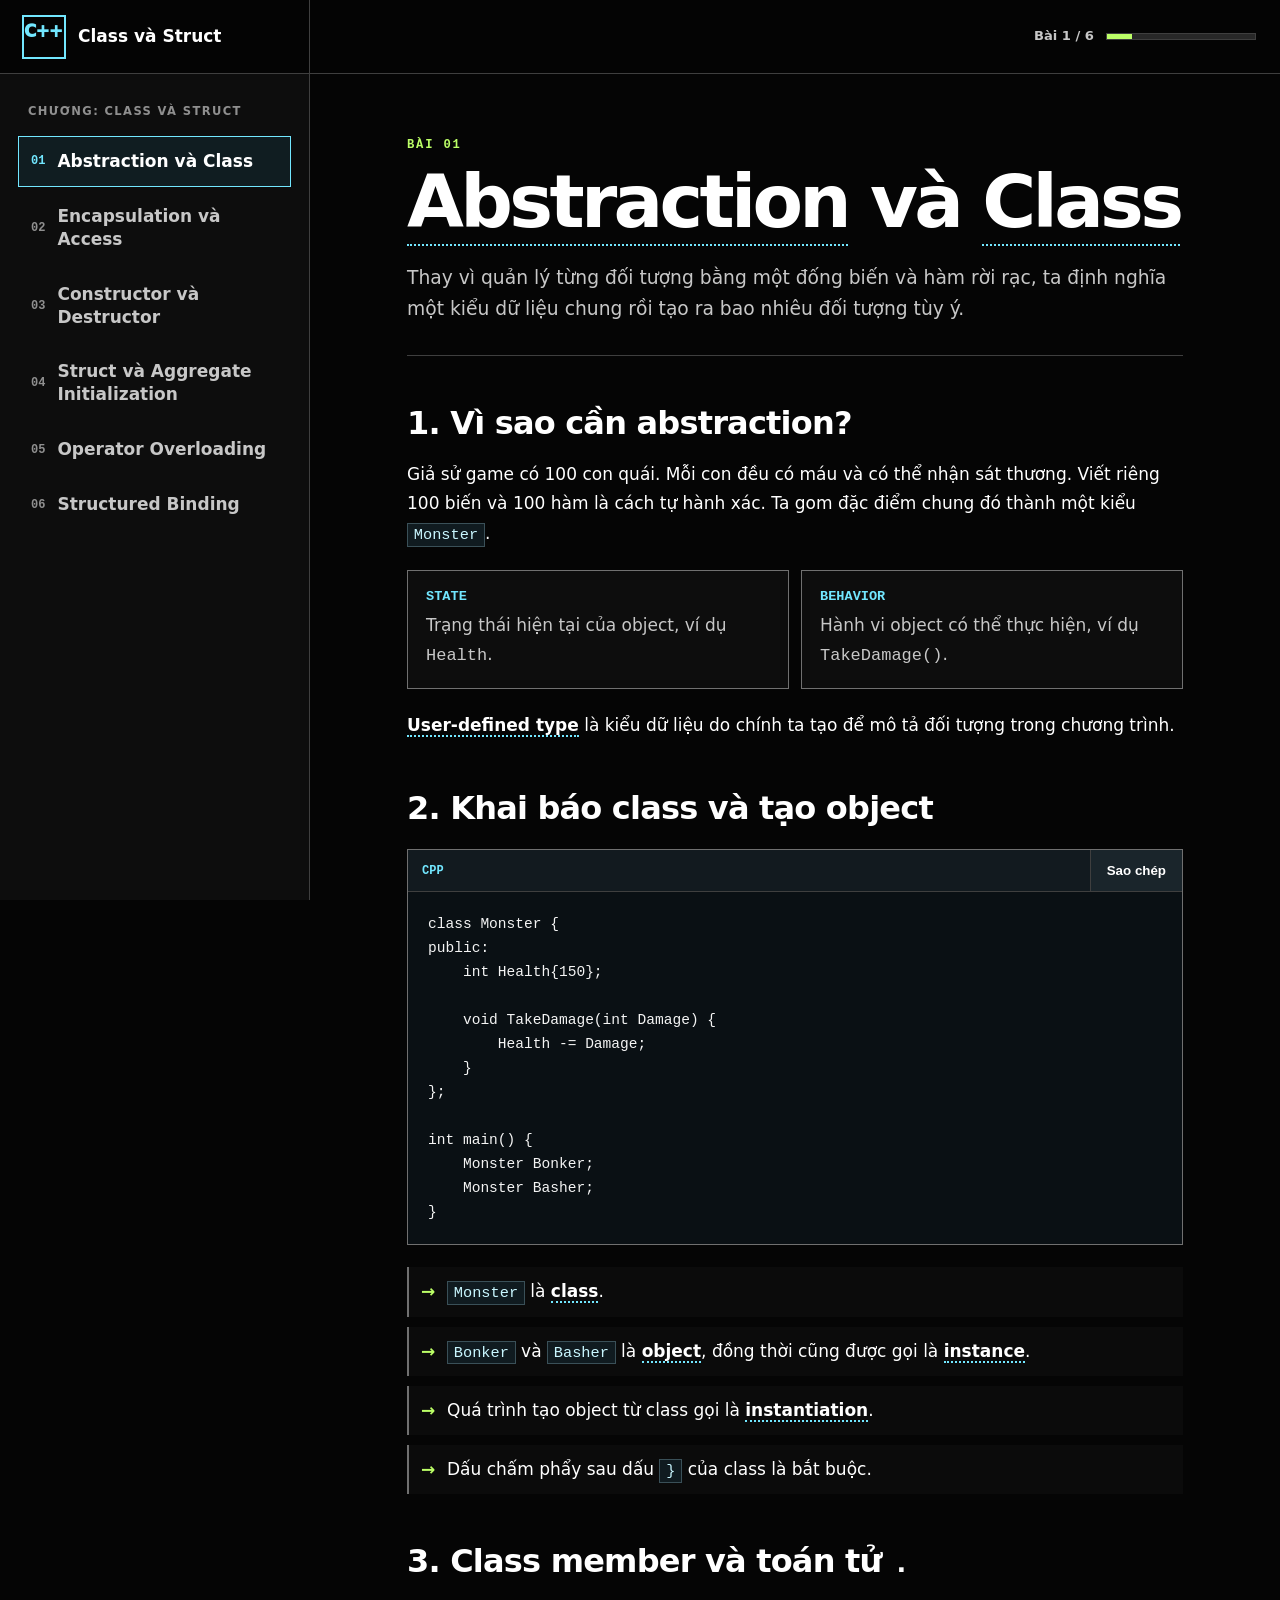
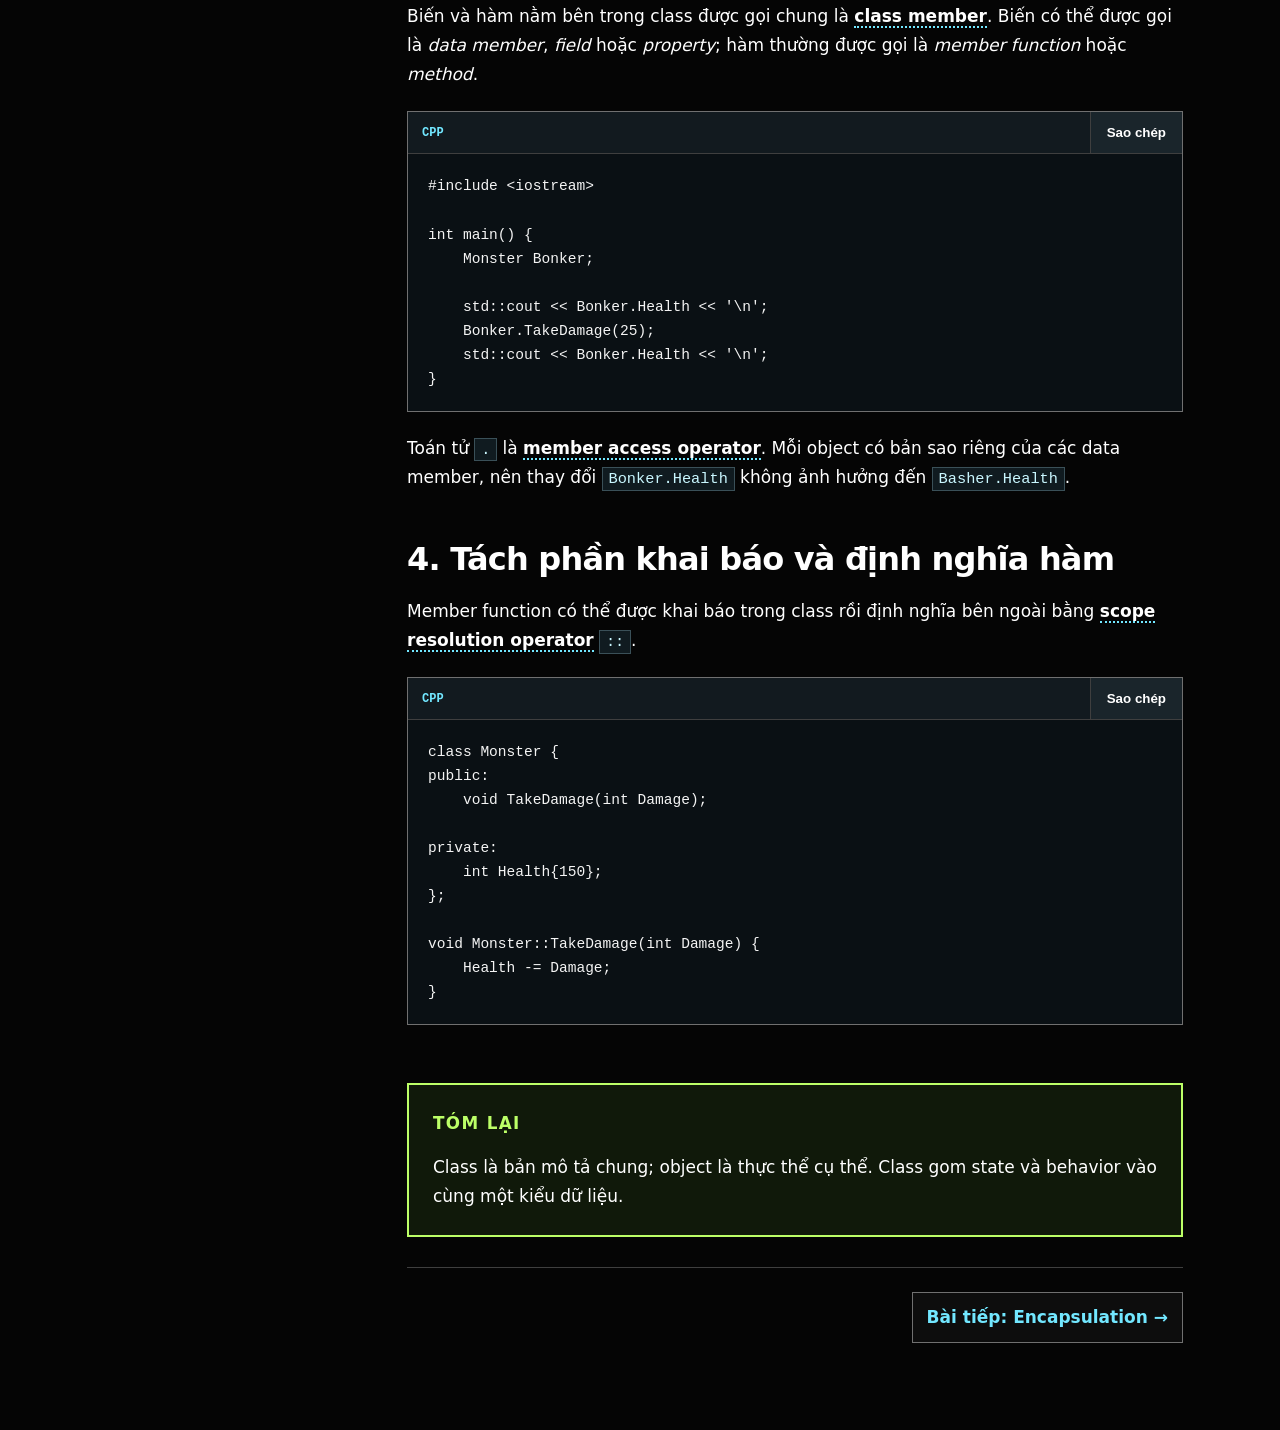
==== index.html @ 311bc5b4 "Update takeaway sections to use 'Tóm lại'" ====
<!doctype html>
<html lang="vi">
<head>
  <meta charset="utf-8">
  <meta name="viewport" content="width=device-width, initial-scale=1">
  <meta name="color-scheme" content="dark">
  <meta name="theme-color" content="#050505">
  <meta name="description" content="Sáu bài C++ về class, encapsulation, constructor, struct, operator overloading và structured binding, được biên soạn bằng tiếng Việt.">
  <title>C++: Class và Struct</title>
  <link rel="stylesheet" href="styles.css">
</head>
<body>
  <a class="skip-link" href="#lesson-content">Đi thẳng đến nội dung</a>

  <header class="topbar">
    <button class="menu-button" type="button" aria-label="Mở danh sách bài học" aria-expanded="false" aria-controls="sidebar">☰</button>
    <div class="brand">
      <span class="brand-mark" aria-hidden="true">C++</span>
      <div>
        <strong>Class và Struct</strong>
      </div>
    </div>
    <div class="reading-progress" aria-label="Tiến độ đọc">
      <span id="progress-label">Bài 1 / 6</span>
      <div class="progress-track"><div id="progress-bar" class="progress-bar"></div></div>
    </div>
  </header>

  <div class="layout">
    <aside id="sidebar" class="sidebar" aria-label="Danh sách bài học">
      <nav>
        <p class="nav-kicker">CHƯƠNG: CLASS VÀ STRUCT</p>
        <a class="lesson-link active" href="#classes" data-lesson="classes"><span>01</span> Abstraction và Class</a>
        <a class="lesson-link" href="#encapsulation" data-lesson="encapsulation"><span>02</span> Encapsulation và Access</a>
        <a class="lesson-link" href="#constructors" data-lesson="constructors"><span>03</span> Constructor và Destructor</a>
        <a class="lesson-link" href="#structs" data-lesson="structs"><span>04</span> Struct và Aggregate Initialization</a>
        <a class="lesson-link" href="#operators" data-lesson="operators"><span>05</span> Operator Overloading</a>
        <a class="lesson-link" href="#bindings" data-lesson="bindings"><span>06</span> Structured Binding</a>
      </nav>
    </aside>

    <main id="lesson-content" class="content" tabindex="-1">
      <article id="classes" class="lesson active" data-index="1" aria-labelledby="classes-title">
        <header class="lesson-header">
          <p class="lesson-number">BÀI 01</p>
          <h1 id="classes-title"><span class="term" data-definition="Tính trừu tượng — gom các đối tượng cụ thể thành một kiểu chung dựa trên đặc điểm giống nhau." tabindex="0">Abstraction</span> và <span class="term" data-definition="Lớp — khuôn mẫu định nghĩa dữ liệu và hành vi chung cho một nhóm object." tabindex="0">Class</span></h1>
          <p class="lead">Thay vì quản lý từng đối tượng bằng một đống biến và hàm rời rạc, ta định nghĩa một kiểu dữ liệu chung rồi tạo ra bao nhiêu đối tượng tùy ý.</p>
        </header>

        <section>
          <h2>1. Vì sao cần abstraction?</h2>
          <p>Giả sử game có 100 con quái. Mỗi con đều có máu và có thể nhận sát thương. Viết riêng 100 biến và 100 hàm là cách tự hành xác. Ta gom đặc điểm chung đó thành một kiểu <code>Monster</code>.</p>
          <div class="concept-grid">
            <div class="concept-card"><strong>State</strong><span>Trạng thái hiện tại của object, ví dụ <code>Health</code>.</span></div>
            <div class="concept-card"><strong>Behavior</strong><span>Hành vi object có thể thực hiện, ví dụ <code>TakeDamage()</code>.</span></div>
          </div>
          <p><span class="term" data-definition="Kiểu dữ liệu do lập trình viên tự định nghĩa, thay vì kiểu có sẵn như int hay bool." tabindex="0">User-defined type</span> là kiểu dữ liệu do chính ta tạo để mô tả đối tượng trong chương trình.</p>
        </section>

        <section>
          <h2>2. Khai báo class và tạo object</h2>
          <div class="code-block">
            <div class="code-toolbar"><span>cpp</span><button class="copy-button" type="button">Sao chép</button></div>
<pre><code>class Monster {
public:
    int Health{150};

    void TakeDamage(int Damage) {
        Health -= Damage;
    }
};

int main() {
    Monster Bonker;
    Monster Basher;
}</code></pre>
          </div>
          <ul class="key-list">
            <li><code>Monster</code> là <span class="term" data-definition="Khuôn mẫu mô tả một kiểu đối tượng." tabindex="0">class</span>.</li>
            <li><code>Bonker</code> và <code>Basher</code> là <span class="term" data-definition="Đối tượng cụ thể được tạo ra từ một class." tabindex="0">object</span>, đồng thời cũng được gọi là <span class="term" data-definition="Một object cụ thể được tạo từ class." tabindex="0">instance</span>.</li>
            <li>Quá trình tạo object từ class gọi là <span class="term" data-definition="Khởi tạo một instance từ class." tabindex="0">instantiation</span>.</li>
            <li>Dấu chấm phẩy sau dấu <code>}</code> của class là bắt buộc.</li>
          </ul>
        </section>

        <section>
          <h2>3. Class member và toán tử <code>.</code></h2>
          <p>Biến và hàm nằm bên trong class được gọi chung là <span class="term" data-definition="Thành viên thuộc class; gồm data member và member function." tabindex="0">class member</span>. Biến có thể được gọi là <em>data member</em>, <em>field</em> hoặc <em>property</em>; hàm thường được gọi là <em>member function</em> hoặc <em>method</em>.</p>
          <div class="code-block">
            <div class="code-toolbar"><span>cpp</span><button class="copy-button" type="button">Sao chép</button></div>
<pre><code>#include &lt;iostream&gt;

int main() {
    Monster Bonker;

    std::cout &lt;&lt; Bonker.Health &lt;&lt; '\n';
    Bonker.TakeDamage(25);
    std::cout &lt;&lt; Bonker.Health &lt;&lt; '\n';
}</code></pre>
          </div>
          <p>Toán tử <code>.</code> là <span class="term" data-definition="Toán tử dùng để truy cập biến hoặc hàm thành viên của một object." tabindex="0">member access operator</span>. Mỗi object có bản sao riêng của các data member, nên thay đổi <code>Bonker.Health</code> không ảnh hưởng đến <code>Basher.Health</code>.</p>
        </section>

        <section>
          <h2>4. Tách phần khai báo và định nghĩa hàm</h2>
          <p>Member function có thể được khai báo trong class rồi định nghĩa bên ngoài bằng <span class="term" data-definition="Toán tử phân giải phạm vi; cho biết tên nào thuộc class hoặc namespace nào." tabindex="0">scope resolution operator</span> <code>::</code>.</p>
          <div class="code-block">
            <div class="code-toolbar"><span>cpp</span><button class="copy-button" type="button">Sao chép</button></div>
<pre><code>class Monster {
public:
    void TakeDamage(int Damage);

private:
    int Health{150};
};

void Monster::TakeDamage(int Damage) {
    Health -= Damage;
}</code></pre>
          </div>
        </section>

        <aside class="takeaway"><strong>Tóm lại</strong><p>Class là bản mô tả chung; object là thực thể cụ thể. Class gom state và behavior vào cùng một kiểu dữ liệu.</p></aside>
        <nav class="lesson-nav"><span></span><a href="#encapsulation" data-next="encapsulation">Bài tiếp: Encapsulation →</a></nav>
      </article>

      <article id="encapsulation" class="lesson" data-index="2" aria-labelledby="encapsulation-title" hidden>
        <header class="lesson-header">
          <p class="lesson-number">BÀI 02</p>
          <h1 id="encapsulation-title"><span class="term" data-definition="Tính đóng gói — gom dữ liệu và hàm xử lý vào cùng object, đồng thời che giấu phần triển khai nội bộ." tabindex="0">Encapsulation</span> và <span class="term" data-definition="Từ khóa quy định thành viên nào được phép truy cập từ bên ngoài class." tabindex="0">Access Specifier</span></h1>
          <p class="lead">Đừng để code bên ngoài chọc thẳng vào dữ liệu nội bộ. Hãy buộc mọi thay đổi đi qua một lối vào có kiểm soát.</p>
        </header>

        <section>
          <h2>1. Class invariant và contract</h2>
          <p><span class="term" data-definition="Quy tắc luôn phải đúng đối với mọi object hợp lệ của class." tabindex="0">Class invariant</span> là một quy tắc mà object luôn phải giữ, chẳng hạn: <code>Health</code> không bao giờ âm. Một lời đảm bảo như vậy cũng có thể được gọi là <span class="term" data-definition="Cam kết về cách một hàm, class hoặc hệ thống sẽ hành xử." tabindex="0">contract</span>.</p>
          <div class="code-block">
            <div class="code-toolbar"><span>cpp</span><button class="copy-button" type="button">Sao chép</button></div>
<pre><code>void TakeDamage(int Damage) {
    Health -= Damage;

    if (Health &lt; 0) {
        Health = 0;
    }
}</code></pre>
          </div>
          <p>Hàm trên giữ được invariant, nhưng vô nghĩa nếu bên ngoài vẫn có thể viết <code>Goblin.Health = -999;</code>. Vì vậy dữ liệu cần được ẩn.</p>
        </section>

        <section>
          <h2>2. <code>public</code> và <code>private</code></h2>
          <div class="code-block">
            <div class="code-toolbar"><span>cpp</span><button class="copy-button" type="button">Sao chép</button></div>
<pre><code>class Monster {
public:
    void TakeDamage(int Damage) {
        Health -= Damage;

        if (Health &lt; 0) {
            Health = 0;
        }
    }

private:
    int Health{150};
};</code></pre>
          </div>
          <ul class="key-list">
            <li><code>public</code>: code bên ngoài object được phép truy cập.</li>
            <li><code>private</code>: chỉ member function của chính class được truy cập.</li>
            <li>Trong <code>class</code>, member mặc định là <code>private</code>.</li>
            <li>Một class có thể có nhiều vùng <code>public</code> và <code>private</code>, nhưng chia quá vụn thường làm code khó đọc.</li>
          </ul>
        </section>

        <section>
          <h2>3. Getter và setter</h2>
          <p><span class="term" data-definition="Hàm public dùng để đọc giá trị của dữ liệu private." tabindex="0">Getter</span> cho phép đọc dữ liệu private. <span class="term" data-definition="Hàm public dùng để cập nhật dữ liệu private theo các quy tắc kiểm tra của class." tabindex="0">Setter</span> cho phép thay đổi dữ liệu nhưng vẫn áp dụng kiểm tra.</p>
          <div class="code-block">
            <div class="code-toolbar"><span>cpp</span><button class="copy-button" type="button">Sao chép</button></div>
<pre><code>class Monster {
public:
    int GetHealth() const {
        return Health;
    }

    void SetHealth(int NewHealth) {
        Health = NewHealth &lt; 0 ? 0 : NewHealth;
    }

private:
    int Health{150};
};</code></pre>
          </div>
          <div class="warning"><strong>Đừng tạo getter/setter theo phản xạ.</strong><p>Chỉ công khai thao tác mà code bên ngoài thực sự cần. Nếu mọi field đều có setter vô điều kiện thì <code>private</code> gần như mất tác dụng.</p></div>
        </section>

        <section>
          <h2>4. API của class</h2>
          <p><span class="term" data-definition="Giao diện mà một phần mềm công khai để phần khác tương tác với nó." tabindex="0">API</span> của class gồm tên class và các public member. Phần private là implementation detail: có thể thay đổi mà không buộc code sử dụng class phải sửa theo.</p>
        </section>

        <aside class="takeaway"><strong>Tóm lại</strong><p>Dữ liệu private, hành vi public. Class tự chịu trách nhiệm giữ object ở trạng thái hợp lệ.</p></aside>
        <nav class="lesson-nav"><a href="#classes" data-next="classes">← Bài trước</a><a href="#constructors" data-next="constructors">Bài tiếp: Constructor →</a></nav>
      </article>

      <article id="constructors" class="lesson" data-index="3" aria-labelledby="constructors-title" hidden>
        <header class="lesson-header">
          <p class="lesson-number">BÀI 03</p>
          <h1 id="constructors-title"><span class="term" data-definition="Hàm đặc biệt chạy khi object được tạo, thường dùng để thiết lập trạng thái ban đầu." tabindex="0">Constructor</span> và <span class="term" data-definition="Hàm đặc biệt chạy khi object bị hủy, thường dùng để giải phóng tài nguyên." tabindex="0">Destructor</span></h1>
          <p class="lead">Object nên hợp lệ ngay từ lúc sinh ra. Constructor nhận dữ liệu ban đầu và thiết lập toàn bộ member trước khi object được sử dụng.</p>
        </header>

        <section>
          <h2>1. Constructor cơ bản</h2>
          <p>Constructor có cùng tên với class và không có return type, kể cả <code>void</code>. Constructor thường phải nằm trong vùng <code>public</code> để code bên ngoài tạo được object.</p>
          <div class="code-block">
            <div class="code-toolbar"><span>cpp</span><button class="copy-button" type="button">Sao chép</button></div>
<pre><code>#include &lt;string&gt;

class Monster {
public:
    Monster(std::string Name, int Health)
        : Name{Name}, Health{Health} {}

private:
    std::string Name;
    int Health;
};

int main() {
    Monster Goblin{"Bonker", 150};
}</code></pre>
          </div>
        </section>

        <section>
          <h2>2. Member initializer list</h2>
          <p>Phần sau dấu <code>:</code> gọi là <span class="term" data-definition="Danh sách khởi tạo member trước khi thân constructor chạy." tabindex="0">member initializer list</span>. Đây là cách chuẩn để khởi tạo data member.</p>
          <div class="compare">
            <div><h3>Khởi tạo đúng nghĩa</h3><pre><code>Monster(std::string Name)
    : Name{Name} {}</code></pre></div>
            <div><h3>Gán sau khi đã khởi tạo</h3><pre><code>Monster(std::string Name) {
    this-&gt;Name = Name;
}</code></pre></div>
          </div>
          <p>Initializer list là bắt buộc với một số loại member như reference, <code>const</code> member hoặc object không có default constructor.</p>
        </section>

        <section>
          <h2>3. Nhiều constructor và default argument</h2>
          <div class="code-block">
            <div class="code-toolbar"><span>cpp</span><button class="copy-button" type="button">Sao chép</button></div>
<pre><code>class Monster {
public:
    Monster() = default;

    Monster(std::string Name, int Health = 150)
        : Name{Name}, Health{Health} {}

private:
    std::string Name{"Unknown"};
    int Health{150};
};</code></pre>
          </div>
          <ul class="key-list">
            <li><span class="term" data-definition="Constructor có thể được gọi mà không truyền đối số." tabindex="0">Default constructor</span> là constructor dùng được với lời gọi không có argument.</li>
            <li>Khi tự khai báo constructor có tham số, compiler thường không còn tự sinh default constructor. Dùng <code>= default</code> nếu vẫn cần nó.</li>
            <li>Có thể <span class="term" data-definition="Cung cấp nhiều hàm cùng tên nhưng khác danh sách tham số." tabindex="0">overload</span> constructor bằng các danh sách parameter khác nhau.</li>
            <li>Không được để hai constructor cùng khớp một lời gọi; compiler sẽ báo <span class="term" data-definition="Tình huống compiler không xác định được overload nào phải được gọi." tabindex="0">ambiguity</span>.</li>
          </ul>
        </section>

        <section>
          <h2>4. Destructor</h2>
          <p>Destructor có tên class kèm dấu <code>~</code>, không có return type và không nhận parameter. Nó chạy khi object rời khỏi phạm vi sống hoặc bị hủy.</p>
          <div class="code-block">
            <div class="code-toolbar"><span>cpp</span><button class="copy-button" type="button">Sao chép</button></div>
<pre><code>#include &lt;iostream&gt;

class Session {
public:
    Session() {
        std::cout &lt;&lt; "Session bat dau\n";
    }

    ~Session() {
        std::cout &lt;&lt; "Session ket thuc\n";
    }
};</code></pre>
          </div>
          <p>Với class chỉ chứa <code>std::string</code>, <code>std::vector</code> và các kiểu quản lý tài nguyên tự động, thường không cần tự viết destructor. Destructor quan trọng khi class trực tiếp sở hữu tài nguyên cần dọn dẹp.</p>
        </section>

        <aside class="takeaway"><strong>Tóm lại</strong><p>Constructor tạo trạng thái hợp lệ; destructor dọn tài nguyên. Ưu tiên member initializer list và tránh overload nhập nhằng.</p></aside>
        <nav class="lesson-nav"><a href="#encapsulation" data-next="encapsulation">← Bài trước</a><a href="#structs" data-next="structs">Bài tiếp: Struct →</a></nav>
      </article>

      <article id="structs" class="lesson" data-index="4" aria-labelledby="structs-title" hidden>
        <header class="lesson-header">
          <p class="lesson-number">BÀI 04</p>
          <h1 id="structs-title"><span class="term" data-definition="Kiểu dữ liệu tổng hợp trong C++; gần như giống class nhưng member mặc định là public." tabindex="0">Struct</span> và <span class="term" data-definition="Cách khởi tạo trực tiếp các member của một aggregate bằng danh sách giá trị trong dấu ngoặc nhọn." tabindex="0">Aggregate Initialization</span></h1>
          <p class="lead">Struct hợp với những kiểu dữ liệu đơn giản chủ yếu dùng để chứa và truyền dữ liệu.</p>
        </header>

        <section>
          <h2>1. Tạo struct</h2>
          <div class="code-block">
            <div class="code-toolbar"><span>cpp</span><button class="copy-button" type="button">Sao chép</button></div>
<pre><code>struct Vector3 {
    float x;
    float y;
    float z;
};

int main() {
    Vector3 Position;
    Position.x = 1.0F;
}</code></pre>
          </div>
          <p>Về kỹ thuật, <code>struct</code> và <code>class</code> gần như giống hệt nhau. Struct vẫn có member function, constructor và destructor.</p>
        </section>

        <section>
          <h2>2. Khác biệt giữa struct và class</h2>
          <div class="table-wrap">
            <table>
              <thead><tr><th></th><th><code>struct</code></th><th><code>class</code></th></tr></thead>
              <tbody>
                <tr><th>Quyền truy cập mặc định</th><td><code>public</code></td><td><code>private</code></td></tr>
                <tr><th>Cách dùng phổ biến</th><td>Data đơn giản, ít invariant</td><td>Kiểu có hành vi và quy tắc nội bộ</td></tr>
                <tr><th>Khả năng kỹ thuật</th><td colspan="2">Gần như tương đương</td></tr>
              </tbody>
            </table>
          </div>
          <p>Quy ước thực tế: dùng struct cho object “thụ động” chủ yếu mang dữ liệu; dùng class khi cần encapsulation, invariant hoặc hành vi phức tạp.</p>
        </section>

        <section>
          <h2>3. Aggregate initialization</h2>
          <div class="code-block">
            <div class="code-toolbar"><span>cpp</span><button class="copy-button" type="button">Sao chép</button></div>
<pre><code>struct Vector3 {
    float x;
    float y;
    float z;
};

int main() {
    Vector3 Position{1.9F, 2.6F, 0.3F};
}</code></pre>
          </div>
          <p>Các giá trị được gán theo đúng thứ tự member: <code>x</code>, rồi <code>y</code>, rồi <code>z</code>. Cách này phù hợp với kiểu đơn giản. Khi type có private member hoặc thiết kế phức tạp, hãy dùng constructor thay vì cố biến nó thành aggregate.</p>
        </section>

        <aside class="takeaway"><strong>Tóm lại</strong><p>Struct không phải “class phiên bản yếu”. Khác biệt kỹ thuật chính là quyền truy cập mặc định; khác biệt lớn hơn nằm ở mục đích sử dụng.</p></aside>
        <nav class="lesson-nav"><a href="#constructors" data-next="constructors">← Bài trước</a><a href="#operators" data-next="operators">Bài tiếp: Operator →</a></nav>
      </article>

      <article id="operators" class="lesson" data-index="5" aria-labelledby="operators-title" hidden>
        <header class="lesson-header">
          <p class="lesson-number">BÀI 05</p>
          <h1 id="operators-title"><span class="term" data-definition="Định nghĩa cách toán tử có sẵn của C++ hoạt động với user-defined type." tabindex="0">Operator Overloading</span></h1>
          <p class="lead">Cho phép object tự định nghĩa ý nghĩa của <code>+</code>, <code>-</code>, <code>*</code>… để code tự nhiên hơn, miễn là hành vi vẫn đúng với trực giác.</p>
        </header>

        <section>
          <h2>1. Operator thực chất là function</h2>
          <div class="code-block">
            <div class="code-toolbar"><span>cpp</span><button class="copy-button" type="button">Sao chép</button></div>
<pre><code>struct Vector3 {
    float x;
    float y;
    float z;
};

Vector3 operator+(const Vector3&amp; Left, const Vector3&amp; Right) {
    return {
        Left.x + Right.x,
        Left.y + Right.y,
        Left.z + Right.z
    };
}

int main() {
    Vector3 Position{1.0F, 2.0F, 3.0F};
    Vector3 Movement{4.0F, 5.0F, 6.0F};
    Vector3 Result{Position + Movement};
}</code></pre>
          </div>
          <p>Cú pháp <code>Position + Movement</code> được compiler chuyển thành lời gọi hàm <code>operator+(Position, Movement)</code>. Truyền bằng <code>const&amp;</code> tránh copy và đảm bảo function không sửa operand.</p>
        </section>

        <section>
          <h2>2. Thứ tự operand có ý nghĩa</h2>
          <p>Với free function, parameter đầu là operand bên trái, parameter thứ hai là operand bên phải.</p>
          <div class="code-block">
            <div class="code-toolbar"><span>cpp</span><button class="copy-button" type="button">Sao chép</button></div>
<pre><code>Vector3 operator*(const Vector3&amp; Vector, float Scale);
Vector3 operator*(float Scale, const Vector3&amp; Vector);</code></pre>
          </div>
          <p>Hai overload trên phục vụ hai biểu thức khác nhau: <code>Vector * 2.0F</code> và <code>2.0F * Vector</code>. C++ không tự suy ra phép toán có tính giao hoán.</p>
        </section>

        <section>
          <h2>3. Operator dưới dạng member function</h2>
          <div class="code-block">
            <div class="code-toolbar"><span>cpp</span><button class="copy-button" type="button">Sao chép</button></div>
<pre><code>struct Vector3 {
    float x;
    float y;
    float z;

    Vector3 operator+(const Vector3&amp; Other) const {
        return {
            x + Other.x,
            y + Other.y,
            z + Other.z
        };
    }
};</code></pre>
          </div>
          <p>Member function chỉ nhận operand bên phải làm parameter; object gọi hàm chính là operand bên trái. Biểu thức <code>A + B</code> tương đương <code>A.operator+(B)</code>.</p>
        </section>

        <section>
          <h2>4. Unary operator</h2>
          <p><span class="term" data-definition="Toán tử chỉ tác động lên một operand, ví dụ -Value hoặc ++Value." tabindex="0">Unary operator</span> chỉ có một operand. Khi viết dưới dạng member function, nó không cần parameter.</p>
          <div class="code-block">
            <div class="code-toolbar"><span>cpp</span><button class="copy-button" type="button">Sao chép</button></div>
<pre><code>struct Vector3 {
    float x;
    float y;
    float z;

    Vector3 operator-() const {
        return {-x, -y, -z};
    }
};</code></pre>
          </div>
        </section>

        <section>
          <h2>5. Nguyên tắc thiết kế</h2>
          <ul class="key-list">
            <li><code>+</code> thường trả về object mới, không âm thầm sửa operand.</li>
            <li><code>+=</code> thường sửa operand bên trái và trả reference để hỗ trợ chaining.</li>
            <li>Không làm <code>+</code> mang nghĩa “xóa dữ liệu” hoặc hành vi trái trực giác.</li>
            <li>Chỉ overload khi nó làm code dễ đọc hơn một function có tên rõ ràng.</li>
          </ul>
        </section>

        <aside class="takeaway"><strong>Tóm lại</strong><p>Operator overloading là function có cú pháp đặc biệt. Giữ semantics quen thuộc quan trọng hơn việc “làm cho ngầu”.</p></aside>
        <nav class="lesson-nav"><a href="#structs" data-next="structs">← Bài trước</a><a href="#bindings" data-next="bindings">Bài tiếp: Structured Binding →</a></nav>
      </article>

      <article id="bindings" class="lesson" data-index="6" aria-labelledby="bindings-title" hidden>
        <header class="lesson-header">
          <p class="lesson-number">BÀI 06</p>
          <h1 id="bindings-title"><span class="term" data-definition="Cú pháp C++17 cho phép tách các thành phần của object thành nhiều biến riêng." tabindex="0">Structured Binding</span></h1>
          <p class="lead">Tách member của một object đơn giản thành nhiều biến chỉ bằng một dòng code.</p>
        </header>

        <section>
          <h2>1. Cú pháp cơ bản — yêu cầu C++17</h2>
          <div class="code-block">
            <div class="code-toolbar"><span>cpp</span><button class="copy-button" type="button">Sao chép</button></div>
<pre><code>#include &lt;iostream&gt;

struct Vector3 {
    float x;
    float y;
    float z;
};

int main() {
    Vector3 Position{1.0F, 2.0F, 3.0F};
    auto [x, y, z] = Position;

    std::cout &lt;&lt; x &lt;&lt; ' ' &lt;&lt; y &lt;&lt; ' ' &lt;&lt; z;
}</code></pre>
          </div>
          <p><code>auto</code> là bắt buộc để compiler tự suy ra type của từng biến. Tên biến mới không cần giống tên member trong struct.</p>
        </section>

        <section>
          <h2>2. Ghép theo vị trí, không theo tên</h2>
          <div class="code-block">
            <div class="code-toolbar"><span>cpp</span><button class="copy-button" type="button">Sao chép</button></div>
<pre><code>auto [First, Second, Third] = Position;</code></pre>
          </div>
          <p><code>First</code> nhận member thứ nhất, <code>Second</code> nhận member thứ hai và <code>Third</code> nhận member thứ ba. Tên chỉ là tên mới do ta chọn.</p>
        </section>

        <section>
          <h2>3. Copy hay reference?</h2>
          <div class="compare">
            <div><h3>Tạo bản sao</h3><pre><code>auto [x, y, z] = Position;
x = 99.0F; // Position.x không đổi</code></pre></div>
            <div><h3>Bind bằng reference</h3><pre><code>auto&amp; [x, y, z] = Position;
x = 99.0F; // Position.x đổi theo</code></pre></div>
          </div>
          <p>Dùng <code>const auto&amp;</code> khi chỉ cần đọc mà không muốn copy object.</p>
        </section>

        <section>
          <h2>4. Giới hạn</h2>
          <ul class="key-list">
            <li>Với kiểu aggregate đơn giản, thường phải khai báo đủ biến tương ứng với số member.</li>
            <li>Không thể trực tiếp unpack các private member theo cách mặc định.</li>
            <li>Với class phức tạp, member function có tên rõ ràng thường dễ kiểm soát hơn.</li>
            <li>Structured binding hữu ích với struct, array, <code>std::pair</code>, tuple và kết quả trả về nhiều giá trị.</li>
          </ul>
        </section>

        <aside class="takeaway"><strong>Chốt chương</strong><p>Structured binding giúp unpack dữ liệu gọn hơn. Hãy chọn copy, reference hoặc const reference theo đúng mục đích.</p></aside>
        <nav class="lesson-nav"><a href="#operators" data-next="operators">← Bài trước</a><a href="#classes" data-next="classes">Về bài đầu ↺</a></nav>
      </article>

    </main>
  </div>

  <div id="tooltip" class="tooltip" role="tooltip" aria-hidden="true"></div>
  <div id="overlay" class="overlay" hidden></div>
  <script src="app.js"></script>
</body>
</html>
---- styles.css ----
:root {
  color-scheme: dark;
  --bg: #050505;
  --surface: #0d0d0d;
  --surface-2: #151515;
  --text: #ffffff;
  --muted: #c7c7c7;
  --faint: #8f8f8f;
  --border: #3f3f3f;
  --border-strong: #707070;
  --accent: #72e7ff;
  --accent-2: #bcff67;
  --warning: #ffd86b;
  --danger: #ff8c8c;
  --code: #0a1014;
  --focus: #ffffff;
  --sidebar-width: 310px;
  font-family: Inter, ui-sans-serif, system-ui, -apple-system, BlinkMacSystemFont, "Segoe UI", sans-serif;
}

* { box-sizing: border-box; }
html { scroll-behavior: smooth; }
body {
  margin: 0;
  min-width: 320px;
  background: var(--bg);
  color: var(--text);
  line-height: 1.72;
  font-size: 17px;
}

a { color: var(--accent); }
a:hover { color: #c8f7ff; }
button, a, [tabindex] { -webkit-tap-highlight-color: transparent; }
:focus-visible { outline: 3px solid var(--focus); outline-offset: 3px; }

.skip-link {
  position: fixed;
  top: 8px;
  left: 8px;
  z-index: 1000;
  transform: translateY(-160%);
  padding: 10px 14px;
  background: var(--text);
  color: #000;
  font-weight: 800;
  border-radius: 6px;
}
.skip-link:focus { transform: none; }

.topbar {
  position: fixed;
  inset: 0 0 auto 0;
  z-index: 50;
  height: 74px;
  display: grid;
  grid-template-columns: var(--sidebar-width) 1fr auto;
  align-items: center;
  border-bottom: 1px solid var(--border);
  background: rgba(5, 5, 5, 0.96);
  backdrop-filter: blur(16px);
}

.brand {
  grid-column: 1;
  height: 100%;
  display: flex;
  gap: 12px;
  align-items: center;
  padding: 0 22px;
  border-right: 1px solid var(--border);
}
.brand-mark {
  display: grid;
  place-items: center;
  width: 44px;
  height: 44px;
  border: 2px solid var(--accent);
  color: var(--accent);
  font-weight: 950;
  letter-spacing: -1px;
}
.brand strong, .brand span { display: block; }
.brand strong { line-height: 1.15; }
.brand div > span { color: var(--muted); font-size: 0.78rem; }

.menu-button {
  display: none;
  border: 1px solid var(--border-strong);
  background: var(--surface);
  color: var(--text);
  font-size: 1.35rem;
  width: 44px;
  height: 44px;
}

.reading-progress {
  grid-column: 3;
  display: flex;
  align-items: center;
  gap: 12px;
  padding-right: 24px;
  font-size: 0.82rem;
  font-weight: 800;
  color: var(--muted);
}
.progress-track {
  width: 150px;
  height: 7px;
  background: #282828;
  border: 1px solid var(--border);
}
.progress-bar { height: 100%; width: 16.666%; background: var(--accent-2); transition: width 180ms ease; }

.layout { display: grid; grid-template-columns: var(--sidebar-width) minmax(0, 1fr); padding-top: 74px; min-height: 100vh; }
.sidebar {
  position: fixed;
  top: 74px;
  bottom: 0;
  width: var(--sidebar-width);
  overflow-y: auto;
  padding: 28px 18px;
  border-right: 1px solid var(--border);
  background: var(--surface);
}
.nav-kicker { margin: 0 10px 14px; color: var(--faint); font-size: 0.72rem; font-weight: 900; letter-spacing: 0.12em; }
.lesson-link {
  display: flex;
  gap: 12px;
  align-items: center;
  margin: 4px 0;
  padding: 13px 12px;
  color: var(--muted);
  text-decoration: none;
  border: 1px solid transparent;
  font-weight: 750;
  line-height: 1.35;
}
.lesson-link span { color: var(--faint); font: 800 0.75rem ui-monospace, SFMono-Regular, Consolas, monospace; }
.lesson-link:hover { background: var(--surface-2); color: var(--text); border-color: var(--border); }
.lesson-link.active { background: #101d21; color: var(--text); border-color: var(--accent); }
.lesson-link.active span { color: var(--accent); }

.content { grid-column: 2; width: min(100%, 920px); padding: 64px 72px 90px; margin: 0 auto; }
.lesson[hidden] { display: none; }
.lesson-header { padding-bottom: 30px; border-bottom: 1px solid var(--border); margin-bottom: 42px; }
.lesson-number { margin: 0 0 12px; color: var(--accent-2); font: 900 0.76rem ui-monospace, SFMono-Regular, Consolas, monospace; letter-spacing: 0.15em; }
h1 { margin: 0; font-size: clamp(2.3rem, 6vw, 4.6rem); line-height: 1.02; letter-spacing: -0.05em; text-wrap: balance; }
.lead { max-width: 760px; margin: 24px 0 0; color: var(--muted); font-size: 1.17rem; line-height: 1.65; }
section { margin: 48px 0; scroll-margin-top: 100px; }
h2 { margin: 0 0 18px; font-size: clamp(1.45rem, 3vw, 2rem); line-height: 1.2; letter-spacing: -0.025em; }
h3 { margin: 0 0 12px; font-size: 1rem; color: var(--accent); }
p { margin: 14px 0; }
code { font-family: "Cascadia Code", "JetBrains Mono", Consolas, monospace; }
p code, li code, td code, th code {
  padding: 0.12em 0.38em;
  border: 1px solid #3a5058;
  background: #101b20;
  color: #c9f7ff;
  font-size: 0.9em;
}

.term {
  color: var(--text);
  border-bottom: 2px dotted var(--accent);
  cursor: help;
  font-weight: 750;
}
.term:hover, .term:focus { color: var(--accent); }
.tooltip {
  position: fixed;
  z-index: 100;
  width: min(330px, calc(100vw - 24px));
  padding: 12px 14px;
  border: 2px solid var(--accent);
  background: #000;
  color: #fff;
  box-shadow: 8px 8px 0 rgba(114, 231, 255, 0.16);
  font-size: 0.9rem;
  line-height: 1.48;
  pointer-events: none;
  opacity: 0;
  transform: translateY(5px);
  transition: opacity 100ms ease, transform 100ms ease;
}
.tooltip.visible { opacity: 1; transform: none; }

.concept-grid { display: grid; grid-template-columns: repeat(2, minmax(0, 1fr)); gap: 12px; margin: 22px 0; }
.concept-card { padding: 18px; border: 1px solid var(--border-strong); background: var(--surface); }
.concept-card strong, .concept-card span { display: block; }
.concept-card strong { color: var(--accent); font: 900 0.85rem ui-monospace, SFMono-Regular, Consolas, monospace; text-transform: uppercase; }
.concept-card span { margin-top: 7px; color: var(--muted); }

.code-block { margin: 22px 0; border: 1px solid var(--border-strong); background: var(--code); overflow: hidden; }
.code-toolbar { display: flex; justify-content: space-between; align-items: center; min-height: 42px; padding-left: 14px; border-bottom: 1px solid var(--border); background: #121a1f; color: var(--accent); font: 800 0.75rem ui-monospace, SFMono-Regular, Consolas, monospace; text-transform: uppercase; }
.copy-button { align-self: stretch; padding: 0 16px; border: 0; border-left: 1px solid var(--border); background: #1a252b; color: #fff; font-weight: 800; cursor: pointer; }
.copy-button:hover { background: var(--accent); color: #001014; }
pre { margin: 0; overflow-x: auto; }
pre code { display: block; padding: 20px; color: #f4f4f4; font-size: 0.91rem; line-height: 1.65; tab-size: 4; }

.key-list { padding: 0; margin: 20px 0; list-style: none; }
.key-list li { position: relative; margin: 10px 0; padding: 10px 12px 10px 38px; border-left: 2px solid var(--border-strong); background: #0b0b0b; }
.key-list li::before { content: "→"; position: absolute; left: 12px; color: var(--accent-2); font-weight: 900; }

.warning, .notice { margin: 24px 0; padding: 16px 18px; border: 2px solid var(--warning); background: #1b1709; }
.warning strong { color: var(--warning); }
.warning p, .notice { color: #f5eccb; }

.compare { display: grid; grid-template-columns: repeat(2, minmax(0, 1fr)); gap: 14px; margin: 22px 0; }
.compare > div { min-width: 0; padding: 18px; border: 1px solid var(--border-strong); background: var(--surface); }
.compare pre { background: var(--code); border: 1px solid var(--border); }
.compare pre code { font-size: 0.83rem; }

.table-wrap { overflow-x: auto; margin: 22px 0; border: 1px solid var(--border-strong); }
table { width: 100%; border-collapse: collapse; min-width: 600px; }
th, td { padding: 15px; border-bottom: 1px solid var(--border); border-right: 1px solid var(--border); text-align: left; }
thead th { background: #152027; color: var(--accent); }
tbody th { color: #fff; background: #101010; }
tbody td { color: var(--muted); }

.takeaway { margin: 58px 0 26px; padding: 24px; border: 2px solid var(--accent-2); background: #10190a; }
.takeaway strong { color: var(--accent-2); font-size: 1.05rem; text-transform: uppercase; letter-spacing: 0.08em; }
.takeaway p { margin-bottom: 0; }
.lesson-nav { display: flex; justify-content: space-between; gap: 16px; margin-top: 30px; padding-top: 24px; border-top: 1px solid var(--border); }
.lesson-nav a { display: inline-flex; align-items: center; min-height: 48px; padding: 10px 14px; border: 1px solid var(--border-strong); background: var(--surface); text-decoration: none; font-weight: 800; }
.lesson-nav a:hover { border-color: var(--accent); background: #102027; }


.overlay { position: fixed; inset: 74px 0 0; z-index: 39; background: rgba(0, 0, 0, 0.72); }

@media (max-width: 900px) {
  .topbar { grid-template-columns: auto 1fr auto; padding: 0 14px; }
  .brand { grid-column: 2; border-right: 0; padding: 0 10px; }
  .brand-mark { width: 38px; height: 38px; }
  .brand div > span { display: none; }
  .menu-button { display: grid; place-items: center; }
  .reading-progress { padding-right: 0; }
  .progress-track { width: 80px; }
  .layout { display: block; }
  .sidebar { z-index: 40; transform: translateX(-105%); transition: transform 170ms ease; box-shadow: 10px 0 30px rgba(0,0,0,.4); }
  .sidebar.open { transform: translateX(0); }
  .content { width: 100%; padding: 48px 24px 72px; }
}

@media (max-width: 620px) {
  body { font-size: 16px; }
  .topbar { height: 66px; }
  .layout { padding-top: 66px; }
  .sidebar { top: 66px; width: min(88vw, 330px); }
  .overlay { inset: 66px 0 0; }
  .brand strong { font-size: 0.9rem; }
  .reading-progress { display: none; }
  .content { padding: 38px 17px 64px; }
  h1 { font-size: clamp(2.25rem, 13vw, 3.4rem); }
  .lead { font-size: 1.03rem; }
  .concept-grid, .compare { grid-template-columns: 1fr; }
  pre code { padding: 16px; font-size: 0.82rem; }
  .lesson-nav { flex-direction: column; }
  .lesson-nav a { justify-content: center; }
}

@media (prefers-reduced-motion: reduce) {
  *, *::before, *::after { scroll-behavior: auto !important; transition: none !important; }
}
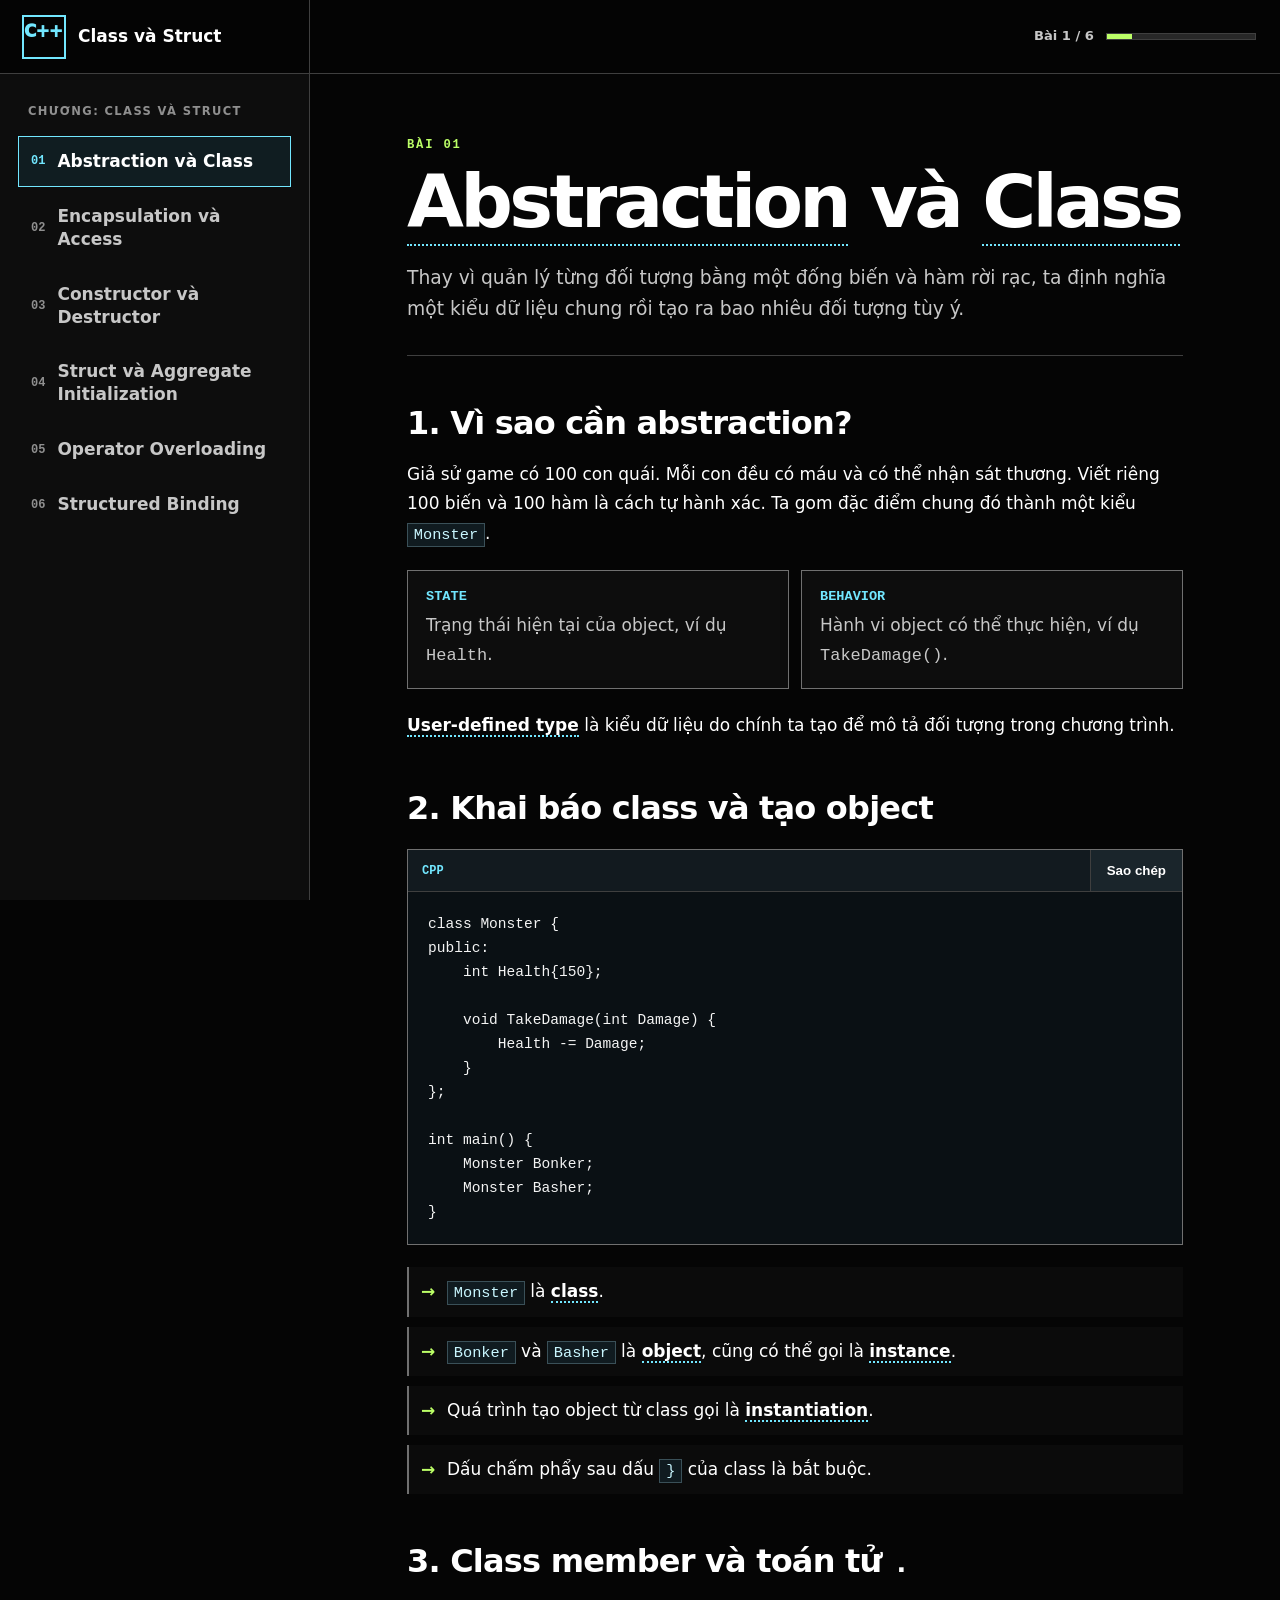
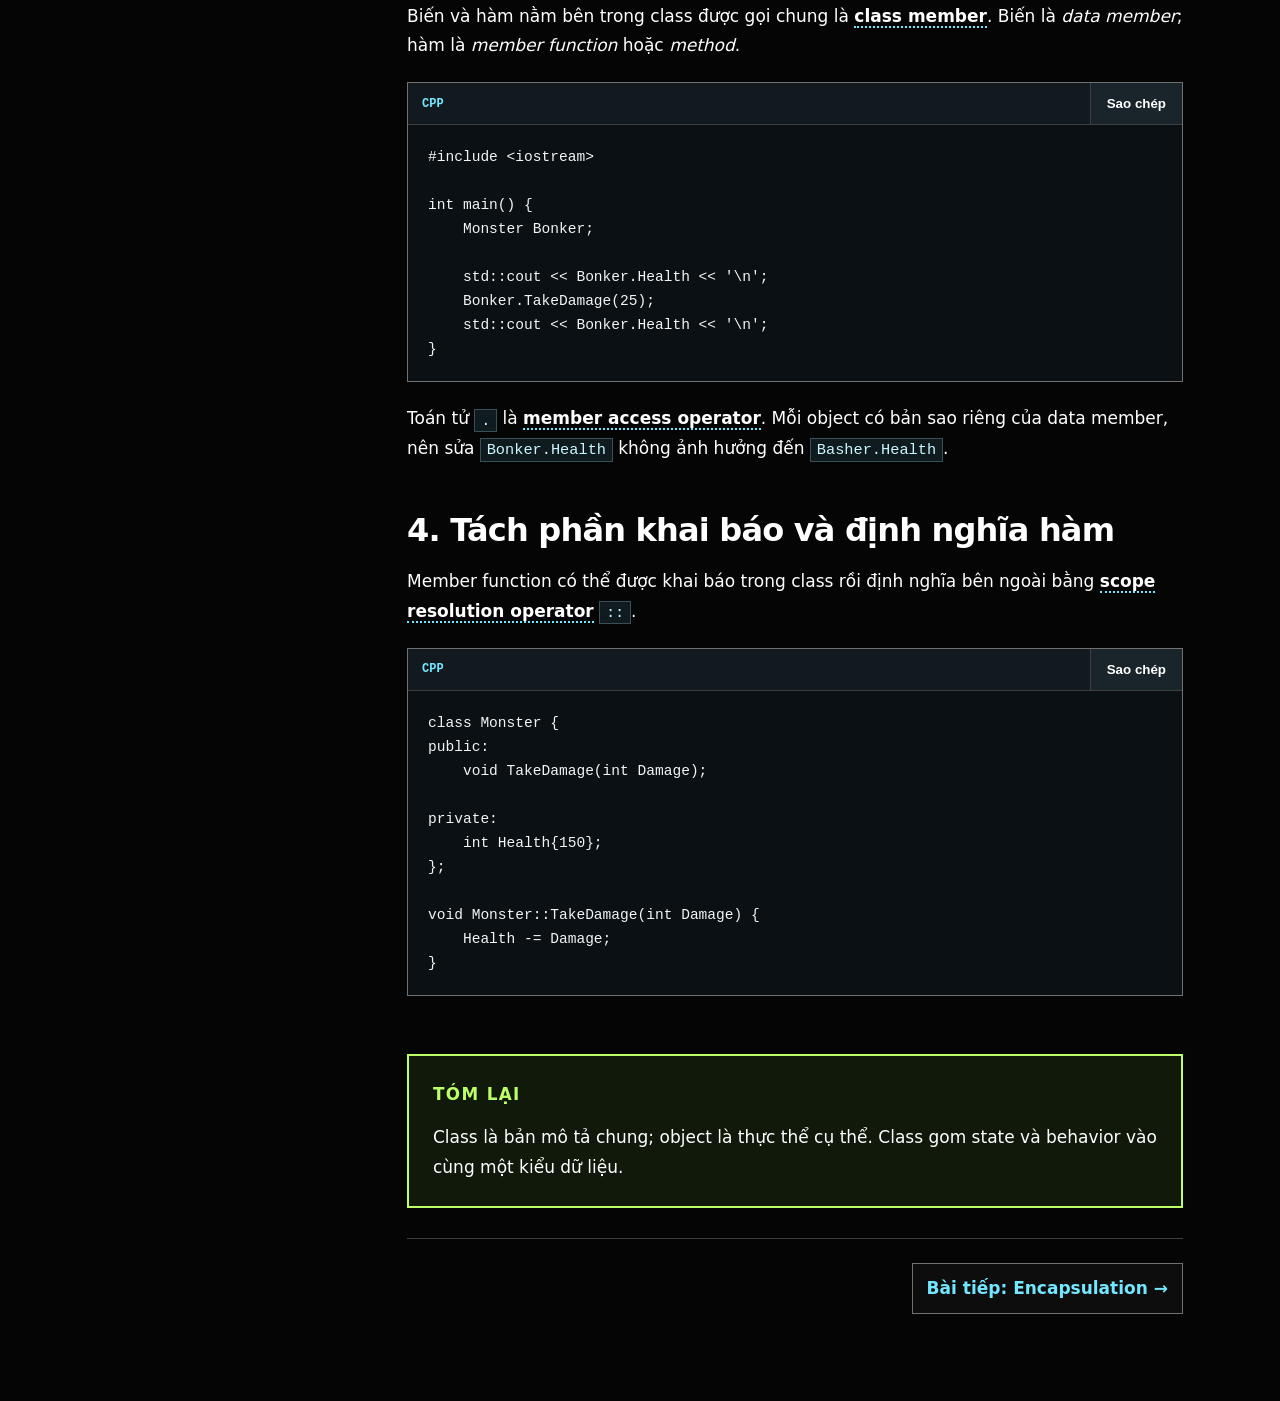
==== commit c264a64f: "Làm rõ nội dung bài 3 đến bài 6" ====
--- a/index.html
+++ b/index.html
@@ -5,7 +5,7 @@
   <meta name="viewport" content="width=device-width, initial-scale=1">
   <meta name="color-scheme" content="dark">
   <meta name="theme-color" content="#050505">
-  <meta name="description" content="Sáu bài C++ về class, encapsulation, constructor, struct, operator overloading và structured binding, được biên soạn bằng tiếng Việt.">
+  <meta name="description" content="Các bài C++ về class, encapsulation, constructor, struct, operator overloading và structured binding.">
   <title>C++: Class và Struct</title>
   <link rel="stylesheet" href="styles.css">
 </head>
@@ -16,9 +16,7 @@
     <button class="menu-button" type="button" aria-label="Mở danh sách bài học" aria-expanded="false" aria-controls="sidebar">☰</button>
     <div class="brand">
       <span class="brand-mark" aria-hidden="true">C++</span>
-      <div>
-        <strong>Class và Struct</strong>
-      </div>
+      <div><strong>Class và Struct</strong></div>
     </div>
     <div class="reading-progress" aria-label="Tiến độ đọc">
       <span id="progress-label">Bài 1 / 6</span>
@@ -77,7 +75,7 @@
           </div>
           <ul class="key-list">
             <li><code>Monster</code> là <span class="term" data-definition="Khuôn mẫu mô tả một kiểu đối tượng." tabindex="0">class</span>.</li>
-            <li><code>Bonker</code> và <code>Basher</code> là <span class="term" data-definition="Đối tượng cụ thể được tạo ra từ một class." tabindex="0">object</span>, đồng thời cũng được gọi là <span class="term" data-definition="Một object cụ thể được tạo từ class." tabindex="0">instance</span>.</li>
+            <li><code>Bonker</code> và <code>Basher</code> là <span class="term" data-definition="Đối tượng cụ thể được tạo ra từ một class." tabindex="0">object</span>, cũng có thể gọi là <span class="term" data-definition="Một object cụ thể được tạo từ class." tabindex="0">instance</span>.</li>
             <li>Quá trình tạo object từ class gọi là <span class="term" data-definition="Khởi tạo một instance từ class." tabindex="0">instantiation</span>.</li>
             <li>Dấu chấm phẩy sau dấu <code>}</code> của class là bắt buộc.</li>
           </ul>
@@ -85,7 +83,7 @@
 
         <section>
           <h2>3. Class member và toán tử <code>.</code></h2>
-          <p>Biến và hàm nằm bên trong class được gọi chung là <span class="term" data-definition="Thành viên thuộc class; gồm data member và member function." tabindex="0">class member</span>. Biến có thể được gọi là <em>data member</em>, <em>field</em> hoặc <em>property</em>; hàm thường được gọi là <em>member function</em> hoặc <em>method</em>.</p>
+          <p>Biến và hàm nằm bên trong class được gọi chung là <span class="term" data-definition="Thành viên thuộc class; gồm data member và member function." tabindex="0">class member</span>. Biến là <em>data member</em>; hàm là <em>member function</em> hoặc <em>method</em>.</p>
           <div class="code-block">
             <div class="code-toolbar"><span>cpp</span><button class="copy-button" type="button">Sao chép</button></div>
 <pre><code>#include &lt;iostream&gt;
@@ -98,7 +96,7 @@
     std::cout &lt;&lt; Bonker.Health &lt;&lt; '\n';
 }</code></pre>
           </div>
-          <p>Toán tử <code>.</code> là <span class="term" data-definition="Toán tử dùng để truy cập biến hoặc hàm thành viên của một object." tabindex="0">member access operator</span>. Mỗi object có bản sao riêng của các data member, nên thay đổi <code>Bonker.Health</code> không ảnh hưởng đến <code>Basher.Health</code>.</p>
+          <p>Toán tử <code>.</code> là <span class="term" data-definition="Toán tử dùng để truy cập biến hoặc hàm thành viên của một object." tabindex="0">member access operator</span>. Mỗi object có bản sao riêng của data member, nên sửa <code>Bonker.Health</code> không ảnh hưởng đến <code>Basher.Health</code>.</p>
         </section>
 
         <section>
@@ -128,12 +126,12 @@
         <header class="lesson-header">
           <p class="lesson-number">BÀI 02</p>
           <h1 id="encapsulation-title"><span class="term" data-definition="Tính đóng gói — gom dữ liệu và hàm xử lý vào cùng object, đồng thời che giấu phần triển khai nội bộ." tabindex="0">Encapsulation</span> và <span class="term" data-definition="Từ khóa quy định thành viên nào được phép truy cập từ bên ngoài class." tabindex="0">Access Specifier</span></h1>
-          <p class="lead">Đừng để code bên ngoài chọc thẳng vào dữ liệu nội bộ. Hãy buộc mọi thay đổi đi qua một lối vào có kiểm soát.</p>
+          <p class="lead">Không để code bên ngoài sửa thẳng dữ liệu nội bộ. Mọi thay đổi nên đi qua một lối vào có kiểm soát.</p>
         </header>
 
         <section>
           <h2>1. Class invariant và contract</h2>
-          <p><span class="term" data-definition="Quy tắc luôn phải đúng đối với mọi object hợp lệ của class." tabindex="0">Class invariant</span> là một quy tắc mà object luôn phải giữ, chẳng hạn: <code>Health</code> không bao giờ âm. Một lời đảm bảo như vậy cũng có thể được gọi là <span class="term" data-definition="Cam kết về cách một hàm, class hoặc hệ thống sẽ hành xử." tabindex="0">contract</span>.</p>
+          <p><span class="term" data-definition="Quy tắc luôn phải đúng đối với mọi object hợp lệ của class." tabindex="0">Class invariant</span> là quy tắc object luôn phải giữ, chẳng hạn <code>Health</code> không bao giờ âm. Lời đảm bảo đó cũng có thể gọi là <span class="term" data-definition="Cam kết về cách một hàm, class hoặc hệ thống sẽ hành xử." tabindex="0">contract</span>.</p>
           <div class="code-block">
             <div class="code-toolbar"><span>cpp</span><button class="copy-button" type="button">Sao chép</button></div>
 <pre><code>void TakeDamage(int Damage) {
@@ -169,7 +167,6 @@
             <li><code>public</code>: code bên ngoài object được phép truy cập.</li>
             <li><code>private</code>: chỉ member function của chính class được truy cập.</li>
             <li>Trong <code>class</code>, member mặc định là <code>private</code>.</li>
-            <li>Một class có thể có nhiều vùng <code>public</code> và <code>private</code>, nhưng chia quá vụn thường làm code khó đọc.</li>
           </ul>
         </section>
 
@@ -192,7 +189,7 @@
     int Health{150};
 };</code></pre>
           </div>
-          <div class="warning"><strong>Đừng tạo getter/setter theo phản xạ.</strong><p>Chỉ công khai thao tác mà code bên ngoài thực sự cần. Nếu mọi field đều có setter vô điều kiện thì <code>private</code> gần như mất tác dụng.</p></div>
+          <div class="warning"><strong>Đừng tạo getter/setter theo phản xạ.</strong><p>Chỉ công khai thao tác mà code bên ngoài thực sự cần. Nếu field nào cũng có setter vô điều kiện thì <code>private</code> gần như mất tác dụng.</p></div>
         </section>
 
         <section>
@@ -207,21 +204,40 @@
       <article id="constructors" class="lesson" data-index="3" aria-labelledby="constructors-title" hidden>
         <header class="lesson-header">
           <p class="lesson-number">BÀI 03</p>
-          <h1 id="constructors-title"><span class="term" data-definition="Hàm đặc biệt chạy khi object được tạo, thường dùng để thiết lập trạng thái ban đầu." tabindex="0">Constructor</span> và <span class="term" data-definition="Hàm đặc biệt chạy khi object bị hủy, thường dùng để giải phóng tài nguyên." tabindex="0">Destructor</span></h1>
-          <p class="lead">Object nên hợp lệ ngay từ lúc sinh ra. Constructor nhận dữ liệu ban đầu và thiết lập toàn bộ member trước khi object được sử dụng.</p>
+          <h1 id="constructors-title"><span class="term" data-definition="Hàm đặc biệt tự chạy khi object được tạo, dùng để thiết lập trạng thái ban đầu." tabindex="0">Constructor</span> và <span class="term" data-definition="Hàm đặc biệt tự chạy khi vòng đời của object kết thúc." tabindex="0">Destructor</span></h1>
+          <p class="lead">Constructor bảo đảm object vừa được tạo ra đã có dữ liệu hợp lệ. Destructor chạy tự động khi object không còn tồn tại.</p>
         </header>
 
         <section>
-          <h2>1. Constructor cơ bản</h2>
-          <p>Constructor có cùng tên với class và không có return type, kể cả <code>void</code>. Constructor thường phải nằm trong vùng <code>public</code> để code bên ngoài tạo được object.</p>
+          <h2>1. Constructor giải quyết vấn đề gì?</h2>
+          <p>Nếu không có constructor, ta có thể tạo object rồi quên gán dữ liệu cần thiết. Constructor gom việc tạo object và thiết lập dữ liệu ban đầu thành một thao tác duy nhất.</p>
+          <div class="compare">
+            <div>
+              <h3>Không có constructor</h3>
+<pre><code>Monster Goblin;
+Goblin.SetName("Bonker");
+Goblin.SetHealth(150);</code></pre>
+            </div>
+            <div>
+              <h3>Có constructor</h3>
+<pre><code>Monster Goblin{
+    "Bonker", 150
+};</code></pre>
+            </div>
+          </div>
+          <p>Ở cách thứ hai, không thể có một <code>Monster</code> bị thiếu tên hoặc thiếu máu nếu constructor yêu cầu cả hai giá trị.</p>
+        </section>
+
+        <section>
+          <h2>2. Viết constructor đầu tiên</h2>
           <div class="code-block">
             <div class="code-toolbar"><span>cpp</span><button class="copy-button" type="button">Sao chép</button></div>
 <pre><code>#include &lt;string&gt;
 
 class Monster {
 public:
-    Monster(std::string Name, int Health)
-        : Name{Name}, Health{Health} {}
+    Monster(std::string InitialName, int InitialHealth)
+        : Name{InitialName}, Health{InitialHealth} {}
 
 private:
     std::string Name;
@@ -232,48 +248,85 @@
     Monster Goblin{"Bonker", 150};
 }</code></pre>
           </div>
-        </section>
-
-        <section>
-          <h2>2. Member initializer list</h2>
-          <p>Phần sau dấu <code>:</code> gọi là <span class="term" data-definition="Danh sách khởi tạo member trước khi thân constructor chạy." tabindex="0">member initializer list</span>. Đây là cách chuẩn để khởi tạo data member.</p>
-          <div class="compare">
-            <div><h3>Khởi tạo đúng nghĩa</h3><pre><code>Monster(std::string Name)
-    : Name{Name} {}</code></pre></div>
-            <div><h3>Gán sau khi đã khởi tạo</h3><pre><code>Monster(std::string Name) {
-    this-&gt;Name = Name;
-}</code></pre></div>
-          </div>
-          <p>Initializer list là bắt buộc với một số loại member như reference, <code>const</code> member hoặc object không có default constructor.</p>
-        </section>
-
-        <section>
-          <h2>3. Nhiều constructor và default argument</h2>
-          <div class="code-block">
-            <div class="code-toolbar"><span>cpp</span><button class="copy-button" type="button">Sao chép</button></div>
-<pre><code>class Monster {
+          <ul class="key-list">
+            <li><code>Monster(...)</code> là constructor vì nó trùng tên class.</li>
+            <li>Constructor không có return type, kể cả <code>void</code>.</li>
+            <li><code>"Bonker"</code> đi vào parameter <code>InitialName</code>.</li>
+            <li><code>150</code> đi vào parameter <code>InitialHealth</code>.</li>
+            <li>Sau dấu <code>:</code>, hai data member được khởi tạo từ hai parameter đó.</li>
+          </ul>
+          <div class="notice">Khi chạy dòng <code>Monster Goblin{"Bonker", 150};</code>, C++ tạo object và tự gọi constructor phù hợp. Ta không gọi constructor như một function thông thường.</div>
+        </section>
+
+        <section>
+          <h2>3. Member initializer list là gì?</h2>
+          <p>Phần nằm giữa dấu <code>:</code> và thân constructor <code>{}</code> gọi là <span class="term" data-definition="Danh sách khởi tạo các data member trước khi thân constructor bắt đầu chạy." tabindex="0">member initializer list</span>.</p>
+          <div class="code-block">
+            <div class="code-toolbar"><span>cpp</span><button class="copy-button" type="button">Sao chép</button></div>
+<pre><code>Monster(std::string InitialName, int InitialHealth)
+    : Name{InitialName}, Health{InitialHealth} {
+    // Tới đây, Name và Health đã được khởi tạo xong.
+}</code></pre>
+          </div>
+          <p>Đọc đoạn này từ trái sang phải:</p>
+          <ul class="key-list">
+            <li><code>Name{InitialName}</code>: tạo data member <code>Name</code> bằng giá trị của parameter <code>InitialName</code>.</li>
+            <li><code>Health{InitialHealth}</code>: tạo data member <code>Health</code> bằng giá trị của parameter <code>InitialHealth</code>.</li>
+            <li>Sau đó thân constructor mới chạy.</li>
+          </ul>
+          <div class="warning"><strong>Thứ tự thật sự theo khai báo.</strong><p>Data member luôn được khởi tạo theo thứ tự chúng xuất hiện trong class, không phải theo thứ tự viết trong initializer list. Vì vậy nên viết hai thứ tự giống nhau để tránh đọc nhầm.</p></div>
+        </section>
+
+        <section>
+          <h2>4. Default constructor và nhiều cách tạo object</h2>
+          <p><span class="term" data-definition="Constructor có thể được gọi mà không truyền argument." tabindex="0">Default constructor</span> là constructor cho phép tạo object mà không truyền argument.</p>
+          <div class="code-block">
+            <div class="code-toolbar"><span>cpp</span><button class="copy-button" type="button">Sao chép</button></div>
+<pre><code>#include &lt;string&gt;
+
+class Monster {
 public:
     Monster() = default;
 
-    Monster(std::string Name, int Health = 150)
-        : Name{Name}, Health{Health} {}
+    Monster(std::string InitialName, int InitialHealth = 150)
+        : Name{InitialName}, Health{InitialHealth} {}
 
 private:
     std::string Name{"Unknown"};
     int Health{150};
+};
+
+int main() {
+    Monster UnknownMonster;          // Dùng Monster()
+    Monster Goblin{"Bonker"};        // Health mặc định là 150
+    Monster Boss{"Basher", 500};     // Health là 500
+}</code></pre>
+          </div>
+          <ul class="key-list">
+            <li><code>= default</code> yêu cầu compiler tạo phần triển khai mặc định.</li>
+            <li><code>InitialHealth = 150</code> là default argument.</li>
+            <li>Nhiều constructor cùng tên nhưng khác parameter gọi là <span class="term" data-definition="Nhiều function cùng tên nhưng khác danh sách parameter." tabindex="0">overloading</span>.</li>
+            <li>Khi đã tự khai báo một constructor, compiler không còn tự cấp default constructor. Muốn tạo object không argument, phải khai báo lại như ví dụ.</li>
+          </ul>
+        </section>
+
+        <section>
+          <h2>5. Constructor bị ambiguous</h2>
+          <p>Mỗi cách gọi phải khớp chính xác một constructor. Nếu compiler thấy nhiều lựa chọn ngang nhau, lời gọi bị <span class="term" data-definition="Tình huống compiler không xác định được overload nào cần được gọi." tabindex="0">ambiguous</span>.</p>
+          <div class="code-block">
+            <div class="code-toolbar"><span>cpp</span><button class="copy-button" type="button">Sao chép</button></div>
+<pre><code>class Monster {
+public:
+    Monster(int Level) {}
+    Monster(int Health) {} // Lỗi: chữ Level và Health không tạo type mới
 };</code></pre>
           </div>
-          <ul class="key-list">
-            <li><span class="term" data-definition="Constructor có thể được gọi mà không truyền đối số." tabindex="0">Default constructor</span> là constructor dùng được với lời gọi không có argument.</li>
-            <li>Khi tự khai báo constructor có tham số, compiler thường không còn tự sinh default constructor. Dùng <code>= default</code> nếu vẫn cần nó.</li>
-            <li>Có thể <span class="term" data-definition="Cung cấp nhiều hàm cùng tên nhưng khác danh sách tham số." tabindex="0">overload</span> constructor bằng các danh sách parameter khác nhau.</li>
-            <li>Không được để hai constructor cùng khớp một lời gọi; compiler sẽ báo <span class="term" data-definition="Tình huống compiler không xác định được overload nào phải được gọi." tabindex="0">ambiguity</span>.</li>
-          </ul>
-        </section>
-
-        <section>
-          <h2>4. Destructor</h2>
-          <p>Destructor có tên class kèm dấu <code>~</code>, không có return type và không nhận parameter. Nó chạy khi object rời khỏi phạm vi sống hoặc bị hủy.</p>
+          <p>Cả hai constructor đều có chữ ký <code>Monster(int)</code>. Tên parameter không được dùng để phân biệt overload; compiler chỉ quan tâm type và số lượng parameter.</p>
+        </section>
+
+        <section>
+          <h2>6. Destructor chạy lúc nào?</h2>
+          <p>Destructor có tên class kèm dấu <code>~</code>. Nó không có return type và không nhận parameter.</p>
           <div class="code-block">
             <div class="code-toolbar"><span>cpp</span><button class="copy-button" type="button">Sao chép</button></div>
 <pre><code>#include &lt;iostream&gt;
@@ -281,30 +334,67 @@
 class Session {
 public:
     Session() {
-        std::cout &lt;&lt; "Session bat dau\n";
+        std::cout &lt;&lt; "Bat dau session\n";
     }
 
     ~Session() {
-        std::cout &lt;&lt; "Session ket thuc\n";
-    }
-};</code></pre>
-          </div>
-          <p>Với class chỉ chứa <code>std::string</code>, <code>std::vector</code> và các kiểu quản lý tài nguyên tự động, thường không cần tự viết destructor. Destructor quan trọng khi class trực tiếp sở hữu tài nguyên cần dọn dẹp.</p>
-        </section>
-
-        <aside class="takeaway"><strong>Tóm lại</strong><p>Constructor tạo trạng thái hợp lệ; destructor dọn tài nguyên. Ưu tiên member initializer list và tránh overload nhập nhằng.</p></aside>
+        std::cout &lt;&lt; "Ket thuc session\n";
+    }
+};
+
+void Run() {
+    Session CurrentSession;
+    std::cout &lt;&lt; "Dang chay\n";
+} // CurrentSession bị hủy tại đây
+
+int main() {
+    Run();
+    std::cout &lt;&lt; "Da quay lai main\n";
+}</code></pre>
+          </div>
+          <p>Thứ tự output:</p>
+          <div class="code-block">
+            <div class="code-toolbar"><span>output</span><button class="copy-button" type="button">Sao chép</button></div>
+<pre><code>Bat dau session
+Dang chay
+Ket thuc session
+Da quay lai main</code></pre>
+          </div>
+          <p>Với class chỉ dùng các kiểu tự quản lý như <code>std::string</code> và <code>std::vector</code>, thường không cần tự viết destructor.</p>
+        </section>
+
+        <aside class="takeaway"><strong>Tóm lại</strong><p>Constructor chạy khi object được tạo; initializer list khởi tạo data member; destructor chạy khi vòng đời object kết thúc.</p></aside>
         <nav class="lesson-nav"><a href="#encapsulation" data-next="encapsulation">← Bài trước</a><a href="#structs" data-next="structs">Bài tiếp: Struct →</a></nav>
       </article>
 
       <article id="structs" class="lesson" data-index="4" aria-labelledby="structs-title" hidden>
         <header class="lesson-header">
           <p class="lesson-number">BÀI 04</p>
-          <h1 id="structs-title"><span class="term" data-definition="Kiểu dữ liệu tổng hợp trong C++; gần như giống class nhưng member mặc định là public." tabindex="0">Struct</span> và <span class="term" data-definition="Cách khởi tạo trực tiếp các member của một aggregate bằng danh sách giá trị trong dấu ngoặc nhọn." tabindex="0">Aggregate Initialization</span></h1>
-          <p class="lead">Struct hợp với những kiểu dữ liệu đơn giản chủ yếu dùng để chứa và truyền dữ liệu.</p>
+          <h1 id="structs-title"><span class="term" data-definition="Kiểu dữ liệu tổng hợp trong C++; gần như giống class nhưng member mặc định là public." tabindex="0">Struct</span> và <span class="term" data-definition="Khởi tạo trực tiếp các member bằng danh sách giá trị trong dấu ngoặc nhọn." tabindex="0">Aggregate Initialization</span></h1>
+          <p class="lead">Struct phù hợp với một nhóm dữ liệu nhỏ cần được giữ và truyền đi cùng nhau.</p>
         </header>
 
         <section>
-          <h2>1. Tạo struct</h2>
+          <h2>1. Tại sao không dùng ba biến rời?</h2>
+          <div class="compare">
+            <div>
+              <h3>Ba biến rời</h3>
+<pre><code>float PlayerX{1.0F};
+float PlayerY{2.0F};
+float PlayerZ{3.0F};</code></pre>
+            </div>
+            <div>
+              <h3>Một object Vector3</h3>
+<pre><code>Vector3 PlayerPosition{
+    1.0F, 2.0F, 3.0F
+};</code></pre>
+            </div>
+          </div>
+          <p><code>x</code>, <code>y</code> và <code>z</code> cùng mô tả một vị trí, nên gom chúng thành một type giúp truyền, trả về và lưu trữ dễ hơn.</p>
+        </section>
+
+        <section>
+          <h2>2. Tạo và sử dụng struct</h2>
           <div class="code-block">
             <div class="code-toolbar"><span>cpp</span><button class="copy-button" type="button">Sao chép</button></div>
 <pre><code>struct Vector3 {
@@ -315,29 +405,42 @@
 
 int main() {
     Vector3 Position;
+
     Position.x = 1.0F;
-}</code></pre>
-          </div>
-          <p>Về kỹ thuật, <code>struct</code> và <code>class</code> gần như giống hệt nhau. Struct vẫn có member function, constructor và destructor.</p>
-        </section>
-
-        <section>
-          <h2>2. Khác biệt giữa struct và class</h2>
+    Position.y = 2.0F;
+    Position.z = 3.0F;
+}</code></pre>
+          </div>
+          <ul class="key-list">
+            <li><code>Vector3</code> là tên type mới.</li>
+            <li><code>Position</code> là một object của type <code>Vector3</code>.</li>
+            <li>Member của struct mặc định là <code>public</code>, nên truy cập trực tiếp bằng dấu <code>.</code>.</li>
+          </ul>
+        </section>
+
+        <section>
+          <h2>3. Struct khác class ở đâu?</h2>
           <div class="table-wrap">
             <table>
               <thead><tr><th></th><th><code>struct</code></th><th><code>class</code></th></tr></thead>
               <tbody>
-                <tr><th>Quyền truy cập mặc định</th><td><code>public</code></td><td><code>private</code></td></tr>
-                <tr><th>Cách dùng phổ biến</th><td>Data đơn giản, ít invariant</td><td>Kiểu có hành vi và quy tắc nội bộ</td></tr>
-                <tr><th>Khả năng kỹ thuật</th><td colspan="2">Gần như tương đương</td></tr>
+                <tr><th>Member mặc định</th><td><code>public</code></td><td><code>private</code></td></tr>
+                <tr><th>Inheritance mặc định</th><td><code>public</code></td><td><code>private</code></td></tr>
+                <tr><th>Function, constructor, destructor</th><td>Có</td><td>Có</td></tr>
+                <tr><th>Cách dùng thường gặp</th><td>Dữ liệu đơn giản</td><td>Kiểu có invariant và hành vi</td></tr>
               </tbody>
             </table>
           </div>
-          <p>Quy ước thực tế: dùng struct cho object “thụ động” chủ yếu mang dữ liệu; dùng class khi cần encapsulation, invariant hoặc hành vi phức tạp.</p>
-        </section>
-
-        <section>
-          <h2>3. Aggregate initialization</h2>
+          <p>Về khả năng ngôn ngữ, struct và class gần như giống nhau. Khác biệt lớn nhất trong code thường là ý đồ thiết kế:</p>
+          <ul class="key-list">
+            <li>Dùng <code>struct</code> khi các field có thể được đọc và sửa trực tiếp mà không làm object mất hợp lệ.</li>
+            <li>Dùng <code>class</code> khi cần che giấu dữ liệu và kiểm soát cách object thay đổi.</li>
+          </ul>
+        </section>
+
+        <section>
+          <h2>4. Aggregate initialization</h2>
+          <p>Với một aggregate đơn giản, ta có thể truyền giá trị cho các member ngay trong dấu <code>{}</code> mà không cần tự viết constructor.</p>
           <div class="code-block">
             <div class="code-toolbar"><span>cpp</span><button class="copy-button" type="button">Sao chép</button></div>
 <pre><code>struct Vector3 {
@@ -350,10 +453,34 @@
     Vector3 Position{1.9F, 2.6F, 0.3F};
 }</code></pre>
           </div>
-          <p>Các giá trị được gán theo đúng thứ tự member: <code>x</code>, rồi <code>y</code>, rồi <code>z</code>. Cách này phù hợp với kiểu đơn giản. Khi type có private member hoặc thiết kế phức tạp, hãy dùng constructor thay vì cố biến nó thành aggregate.</p>
-        </section>
-
-        <aside class="takeaway"><strong>Tóm lại</strong><p>Struct không phải “class phiên bản yếu”. Khác biệt kỹ thuật chính là quyền truy cập mặc định; khác biệt lớn hơn nằm ở mục đích sử dụng.</p></aside>
+          <p>C++ ghép giá trị theo thứ tự khai báo:</p>
+          <div class="concept-grid">
+            <div class="concept-card"><strong>1.9F</strong><span>được gán cho <code>x</code></span></div>
+            <div class="concept-card"><strong>2.6F</strong><span>được gán cho <code>y</code></span></div>
+            <div class="concept-card"><strong>0.3F</strong><span>được gán cho <code>z</code></span></div>
+          </div>
+          <div class="warning"><strong>Không ghép theo tên.</strong><p>Nếu đổi thứ tự khai báo member, ý nghĩa của cùng một danh sách giá trị cũng đổi theo. Với type có nhiều field cùng type, constructor hoặc designated initializer có thể dễ đọc hơn.</p></div>
+        </section>
+
+        <section>
+          <h2>5. Giá trị mặc định cho struct</h2>
+          <div class="code-block">
+            <div class="code-toolbar"><span>cpp</span><button class="copy-button" type="button">Sao chép</button></div>
+<pre><code>struct Vector3 {
+    float x{0.0F};
+    float y{0.0F};
+    float z{0.0F};
+};
+
+int main() {
+    Vector3 Origin;             // 0, 0, 0
+    Vector3 Point{4.0F, 5.0F};  // 4, 5, 0
+}</code></pre>
+          </div>
+          <p>Default member initializer giúp object vẫn có trạng thái dễ đoán khi một số giá trị không được truyền vào.</p>
+        </section>
+
+        <aside class="takeaway"><strong>Tóm lại</strong><p>Struct là một type đầy đủ của C++. Dùng nó cho dữ liệu đơn giản; aggregate initialization điền giá trị theo đúng thứ tự member.</p></aside>
         <nav class="lesson-nav"><a href="#constructors" data-next="constructors">← Bài trước</a><a href="#operators" data-next="operators">Bài tiếp: Operator →</a></nav>
       </article>
 
@@ -361,14 +488,63 @@
         <header class="lesson-header">
           <p class="lesson-number">BÀI 05</p>
           <h1 id="operators-title"><span class="term" data-definition="Định nghĩa cách toán tử có sẵn của C++ hoạt động với user-defined type." tabindex="0">Operator Overloading</span></h1>
-          <p class="lead">Cho phép object tự định nghĩa ý nghĩa của <code>+</code>, <code>-</code>, <code>*</code>… để code tự nhiên hơn, miễn là hành vi vẫn đúng với trực giác.</p>
+          <p class="lead">Operator overloading cho phép những expression như <code>A + B</code> hoạt động với type do ta tự tạo.</p>
         </header>
 
         <section>
-          <h2>1. Operator thực chất là function</h2>
+          <h2>1. Vấn đề: C++ chưa biết cộng hai Vector3</h2>
+          <div class="code-block">
+            <div class="code-toolbar"><span>cpp</span><button class="copy-button" type="button">Sao chép</button></div>
+<pre><code>Vector3 Position{1.0F, 2.0F, 3.0F};
+Vector3 Movement{4.0F, 5.0F, 6.0F};
+
+Vector3 Result{Position + Movement}; // Chưa hợp lệ</code></pre>
+          </div>
+          <p>Compiler biết cộng <code>int</code> và <code>float</code>, nhưng chưa biết dấu <code>+</code> phải làm gì với <code>Vector3</code>. Ta phải định nghĩa quy tắc đó.</p>
+        </section>
+
+        <section>
+          <h2>2. Viết <code>operator+</code> như một function</h2>
           <div class="code-block">
             <div class="code-toolbar"><span>cpp</span><button class="copy-button" type="button">Sao chép</button></div>
 <pre><code>struct Vector3 {
+    float x;
+    float y;
+    float z;
+};
+
+Vector3 operator+(const Vector3&amp; Left, const Vector3&amp; Right) {
+    return {
+        Left.x + Right.x,
+        Left.y + Right.y,
+        Left.z + Right.z
+    };
+}</code></pre>
+          </div>
+          <p>Đọc signature này từng phần:</p>
+          <ul class="key-list">
+            <li><code>Vector3</code> đầu tiên: function trả về một object <code>Vector3</code> mới.</li>
+            <li><code>operator+</code>: đây là function triển khai toán tử <code>+</code>.</li>
+            <li><code>Left</code>: operand nằm bên trái dấu <code>+</code>.</li>
+            <li><code>Right</code>: operand nằm bên phải dấu <code>+</code>.</li>
+            <li><code>const Vector3&amp;</code>: không copy object và không cho function sửa object gốc.</li>
+          </ul>
+          <div class="compare">
+            <div><h3>Cú pháp operator</h3><pre><code>Position + Movement</code></pre></div>
+            <div><h3>Cách hiểu tương đương</h3><pre><code>operator+(
+    Position,
+    Movement
+)</code></pre></div>
+          </div>
+        </section>
+
+        <section>
+          <h2>3. Chạy một ví dụ hoàn chỉnh</h2>
+          <div class="code-block">
+            <div class="code-toolbar"><span>cpp</span><button class="copy-button" type="button">Sao chép</button></div>
+<pre><code>#include &lt;iostream&gt;
+
+struct Vector3 {
     float x;
     float y;
     float z;
@@ -386,24 +562,31 @@
     Vector3 Position{1.0F, 2.0F, 3.0F};
     Vector3 Movement{4.0F, 5.0F, 6.0F};
     Vector3 Result{Position + Movement};
-}</code></pre>
-          </div>
-          <p>Cú pháp <code>Position + Movement</code> được compiler chuyển thành lời gọi hàm <code>operator+(Position, Movement)</code>. Truyền bằng <code>const&amp;</code> tránh copy và đảm bảo function không sửa operand.</p>
-        </section>
-
-        <section>
-          <h2>2. Thứ tự operand có ý nghĩa</h2>
-          <p>Với free function, parameter đầu là operand bên trái, parameter thứ hai là operand bên phải.</p>
+
+    std::cout &lt;&lt; Result.x &lt;&lt; ", "
+              &lt;&lt; Result.y &lt;&lt; ", "
+              &lt;&lt; Result.z;
+}</code></pre>
+          </div>
+          <p>Output là <code>5, 7, 9</code>. Mỗi member của object bên trái được cộng với member tương ứng của object bên phải.</p>
+        </section>
+
+        <section>
+          <h2>4. Thứ tự operand có ý nghĩa</h2>
           <div class="code-block">
             <div class="code-toolbar"><span>cpp</span><button class="copy-button" type="button">Sao chép</button></div>
 <pre><code>Vector3 operator*(const Vector3&amp; Vector, float Scale);
 Vector3 operator*(float Scale, const Vector3&amp; Vector);</code></pre>
           </div>
-          <p>Hai overload trên phục vụ hai biểu thức khác nhau: <code>Vector * 2.0F</code> và <code>2.0F * Vector</code>. C++ không tự suy ra phép toán có tính giao hoán.</p>
-        </section>
-
-        <section>
-          <h2>3. Operator dưới dạng member function</h2>
+          <ul class="key-list">
+            <li>Overload đầu phục vụ <code>Vector * 2.0F</code>.</li>
+            <li>Overload thứ hai phục vụ <code>2.0F * Vector</code>.</li>
+            <li>C++ không tự đảo operand, kể cả khi phép toán có vẻ giao hoán.</li>
+          </ul>
+        </section>
+
+        <section>
+          <h2>5. Viết operator dưới dạng member function</h2>
           <div class="code-block">
             <div class="code-toolbar"><span>cpp</span><button class="copy-button" type="button">Sao chép</button></div>
 <pre><code>struct Vector3 {
@@ -420,12 +603,16 @@
     }
 };</code></pre>
           </div>
-          <p>Member function chỉ nhận operand bên phải làm parameter; object gọi hàm chính là operand bên trái. Biểu thức <code>A + B</code> tương đương <code>A.operator+(B)</code>.</p>
-        </section>
-
-        <section>
-          <h2>4. Unary operator</h2>
-          <p><span class="term" data-definition="Toán tử chỉ tác động lên một operand, ví dụ -Value hoặc ++Value." tabindex="0">Unary operator</span> chỉ có một operand. Khi viết dưới dạng member function, nó không cần parameter.</p>
+          <div class="compare">
+            <div><h3>Expression</h3><pre><code>A + B</code></pre></div>
+            <div><h3>Cách hiểu</h3><pre><code>A.operator+(B)</code></pre></div>
+          </div>
+          <p>Object <code>A</code> chính là operand bên trái, nên member function chỉ nhận <code>B</code> làm parameter. Từ khóa <code>const</code> cuối signature cam kết function không sửa <code>A</code>.</p>
+        </section>
+
+        <section>
+          <h2>6. Unary operator</h2>
+          <p><span class="term" data-definition="Toán tử chỉ tác động lên một operand, ví dụ -Value hoặc !Value." tabindex="0">Unary operator</span> chỉ có một operand. Khi viết dưới dạng member function, nó không cần parameter.</p>
           <div class="code-block">
             <div class="code-toolbar"><span>cpp</span><button class="copy-button" type="button">Sao chép</button></div>
 <pre><code>struct Vector3 {
@@ -436,21 +623,25 @@
     Vector3 operator-() const {
         return {-x, -y, -z};
     }
-};</code></pre>
-          </div>
-        </section>
-
-        <section>
-          <h2>5. Nguyên tắc thiết kế</h2>
-          <ul class="key-list">
-            <li><code>+</code> thường trả về object mới, không âm thầm sửa operand.</li>
-            <li><code>+=</code> thường sửa operand bên trái và trả reference để hỗ trợ chaining.</li>
-            <li>Không làm <code>+</code> mang nghĩa “xóa dữ liệu” hoặc hành vi trái trực giác.</li>
-            <li>Chỉ overload khi nó làm code dễ đọc hơn một function có tên rõ ràng.</li>
-          </ul>
-        </section>
-
-        <aside class="takeaway"><strong>Tóm lại</strong><p>Operator overloading là function có cú pháp đặc biệt. Giữ semantics quen thuộc quan trọng hơn việc “làm cho ngầu”.</p></aside>
+};
+
+Vector3 Direction{1.0F, -2.0F, 3.0F};
+Vector3 Opposite{-Direction}; // -1, 2, -3</code></pre>
+          </div>
+        </section>
+
+        <section>
+          <h2>7. Những thứ operator overloading không làm được</h2>
+          <ul class="key-list">
+            <li>Không tạo ra toán tử hoàn toàn mới.</li>
+            <li>Không đổi độ ưu tiên của toán tử.</li>
+            <li>Không đổi số lượng operand mà toán tử yêu cầu.</li>
+            <li>Ít nhất một operand phải là user-defined type.</li>
+            <li>Không nên gán ý nghĩa trái trực giác; <code>+</code> nên tạo kết quả kiểu “cộng”, không phải xóa dữ liệu.</li>
+          </ul>
+        </section>
+
+        <aside class="takeaway"><strong>Tóm lại</strong><p>Operator overloading chỉ là function có tên đặc biệt. Expression <code>A + B</code> được chuyển thành lời gọi function mà ta định nghĩa.</p></aside>
         <nav class="lesson-nav"><a href="#structs" data-next="structs">← Bài trước</a><a href="#bindings" data-next="bindings">Bài tiếp: Structured Binding →</a></nav>
       </article>
 
@@ -458,11 +649,29 @@
         <header class="lesson-header">
           <p class="lesson-number">BÀI 06</p>
           <h1 id="bindings-title"><span class="term" data-definition="Cú pháp C++17 cho phép tách các thành phần của object thành nhiều biến riêng." tabindex="0">Structured Binding</span></h1>
-          <p class="lead">Tách member của một object đơn giản thành nhiều biến chỉ bằng một dòng code.</p>
+          <p class="lead">Structured binding đặt tên riêng cho từng phần của một object mà không phải viết nhiều dòng truy cập member.</p>
         </header>
 
         <section>
-          <h2>1. Cú pháp cơ bản — yêu cầu C++17</h2>
+          <h2>1. Từ ba dòng xuống một dòng</h2>
+          <div class="compare">
+            <div>
+              <h3>Truy cập thủ công</h3>
+<pre><code>float x = Position.x;
+float y = Position.y;
+float z = Position.z;</code></pre>
+            </div>
+            <div>
+              <h3>Structured binding</h3>
+<pre><code>auto [x, y, z]
+    = Position;</code></pre>
+            </div>
+          </div>
+          <p>Cả hai đoạn đều tạo ra ba tên <code>x</code>, <code>y</code>, <code>z</code>. Structured binding chỉ viết gọn hơn.</p>
+        </section>
+
+        <section>
+          <h2>2. Ví dụ cơ bản — yêu cầu C++17</h2>
           <div class="code-block">
             <div class="code-toolbar"><span>cpp</span><button class="copy-button" type="button">Sao chép</button></div>
 <pre><code>#include &lt;iostream&gt;
@@ -477,46 +686,105 @@
     Vector3 Position{1.0F, 2.0F, 3.0F};
     auto [x, y, z] = Position;
 
-    std::cout &lt;&lt; x &lt;&lt; ' ' &lt;&lt; y &lt;&lt; ' ' &lt;&lt; z;
-}</code></pre>
-          </div>
-          <p><code>auto</code> là bắt buộc để compiler tự suy ra type của từng biến. Tên biến mới không cần giống tên member trong struct.</p>
-        </section>
-
-        <section>
-          <h2>2. Ghép theo vị trí, không theo tên</h2>
+    std::cout &lt;&lt; x &lt;&lt; ' '
+              &lt;&lt; y &lt;&lt; ' '
+              &lt;&lt; z;
+}</code></pre>
+          </div>
+          <ul class="key-list">
+            <li><code>auto</code> để compiler tự suy ra type của các biến mới.</li>
+            <li><code>[x, y, z]</code> là danh sách tên mới.</li>
+            <li><code>= Position</code> là object bị tách.</li>
+            <li>Output là <code>1 2 3</code>.</li>
+          </ul>
+        </section>
+
+        <section>
+          <h2>3. Ghép theo vị trí, không theo tên</h2>
           <div class="code-block">
             <div class="code-toolbar"><span>cpp</span><button class="copy-button" type="button">Sao chép</button></div>
 <pre><code>auto [First, Second, Third] = Position;</code></pre>
           </div>
-          <p><code>First</code> nhận member thứ nhất, <code>Second</code> nhận member thứ hai và <code>Third</code> nhận member thứ ba. Tên chỉ là tên mới do ta chọn.</p>
-        </section>
-
-        <section>
-          <h2>3. Copy hay reference?</h2>
-          <div class="compare">
-            <div><h3>Tạo bản sao</h3><pre><code>auto [x, y, z] = Position;
-x = 99.0F; // Position.x không đổi</code></pre></div>
-            <div><h3>Bind bằng reference</h3><pre><code>auto&amp; [x, y, z] = Position;
-x = 99.0F; // Position.x đổi theo</code></pre></div>
-          </div>
-          <p>Dùng <code>const auto&amp;</code> khi chỉ cần đọc mà không muốn copy object.</p>
-        </section>
-
-        <section>
-          <h2>4. Giới hạn</h2>
-          <ul class="key-list">
-            <li>Với kiểu aggregate đơn giản, thường phải khai báo đủ biến tương ứng với số member.</li>
-            <li>Không thể trực tiếp unpack các private member theo cách mặc định.</li>
-            <li>Với class phức tạp, member function có tên rõ ràng thường dễ kiểm soát hơn.</li>
-            <li>Structured binding hữu ích với struct, array, <code>std::pair</code>, tuple và kết quả trả về nhiều giá trị.</li>
-          </ul>
-        </section>
-
-        <aside class="takeaway"><strong>Chốt chương</strong><p>Structured binding giúp unpack dữ liệu gọn hơn. Hãy chọn copy, reference hoặc const reference theo đúng mục đích.</p></aside>
+          <div class="concept-grid">
+            <div class="concept-card"><strong>First</strong><span>nhận member đầu tiên: <code>Position.x</code></span></div>
+            <div class="concept-card"><strong>Second</strong><span>nhận member thứ hai: <code>Position.y</code></span></div>
+            <div class="concept-card"><strong>Third</strong><span>nhận member thứ ba: <code>Position.z</code></span></div>
+          </div>
+          <p>Tên biến mới không cần giống tên member. Điều quyết định là thứ tự khai báo member trong struct.</p>
+        </section>
+
+        <section>
+          <h2>4. Copy, reference và const reference</h2>
+          <div class="code-block">
+            <div class="code-toolbar"><span>cpp</span><button class="copy-button" type="button">Sao chép</button></div>
+<pre><code>Vector3 Position{1.0F, 2.0F, 3.0F};
+
+// 1. Copy
+{
+    auto [x, y, z] = Position;
+    x = 99.0F;
+    // Position.x vẫn là 1.0F
+}
+
+// 2. Reference
+{
+    auto&amp; [x, y, z] = Position;
+    x = 99.0F;
+    // Position.x trở thành 99.0F
+}
+
+// 3. Const reference
+{
+    const auto&amp; [x, y, z] = Position;
+    // Chỉ đọc, không copy, không được sửa x/y/z
+}</code></pre>
+          </div>
+          <div class="table-wrap">
+            <table>
+              <thead><tr><th>Cú pháp</th><th>Có copy?</th><th>Sửa object gốc?</th><th>Khi dùng</th></tr></thead>
+              <tbody>
+                <tr><th><code>auto [...]</code></th><td>Có</td><td>Không</td><td>Cần bản sao độc lập</td></tr>
+                <tr><th><code>auto&amp; [...]</code></th><td>Không</td><td>Có</td><td>Muốn sửa member gốc</td></tr>
+                <tr><th><code>const auto&amp; [...]</code></th><td>Không</td><td>Không</td><td>Chỉ đọc object</td></tr>
+              </tbody>
+            </table>
+          </div>
+        </section>
+
+        <section>
+          <h2>5. Trường hợp thực tế với <code>std::pair</code></h2>
+          <div class="code-block">
+            <div class="code-toolbar"><span>cpp</span><button class="copy-button" type="button">Sao chép</button></div>
+<pre><code>#include &lt;iostream&gt;
+#include &lt;string&gt;
+#include &lt;utility&gt;
+
+std::pair&lt;std::string, int&gt; GetPlayer() {
+    return {"Chuong", 42};
+}
+
+int main() {
+    auto [Name, Level] = GetPlayer();
+
+    std::cout &lt;&lt; Name &lt;&lt; " - level " &lt;&lt; Level;
+}</code></pre>
+          </div>
+          <p>Thay vì dùng <code>Result.first</code> và <code>Result.second</code>, ta đặt ngay hai tên có nghĩa là <code>Name</code> và <code>Level</code>.</p>
+        </section>
+
+        <section>
+          <h2>6. Giới hạn cần nhớ</h2>
+          <ul class="key-list">
+            <li>Với struct đơn giản, số biến thường phải khớp số member được tách.</li>
+            <li>Không tự động bỏ qua một member ở giữa.</li>
+            <li>Không unpack private member theo cách mặc định.</li>
+            <li>Structured binding dùng tốt với struct, array, <code>std::pair</code>, <code>std::tuple</code> và kết quả trả về nhiều giá trị.</li>
+          </ul>
+        </section>
+
+        <aside class="takeaway"><strong>Chốt chương</strong><p>Structured binding tách object thành các tên dễ dùng. Chọn copy, reference hoặc const reference dựa trên việc có cần sửa object gốc hay không.</p></aside>
         <nav class="lesson-nav"><a href="#operators" data-next="operators">← Bài trước</a><a href="#classes" data-next="classes">Về bài đầu ↺</a></nav>
       </article>
-
     </main>
   </div>
 
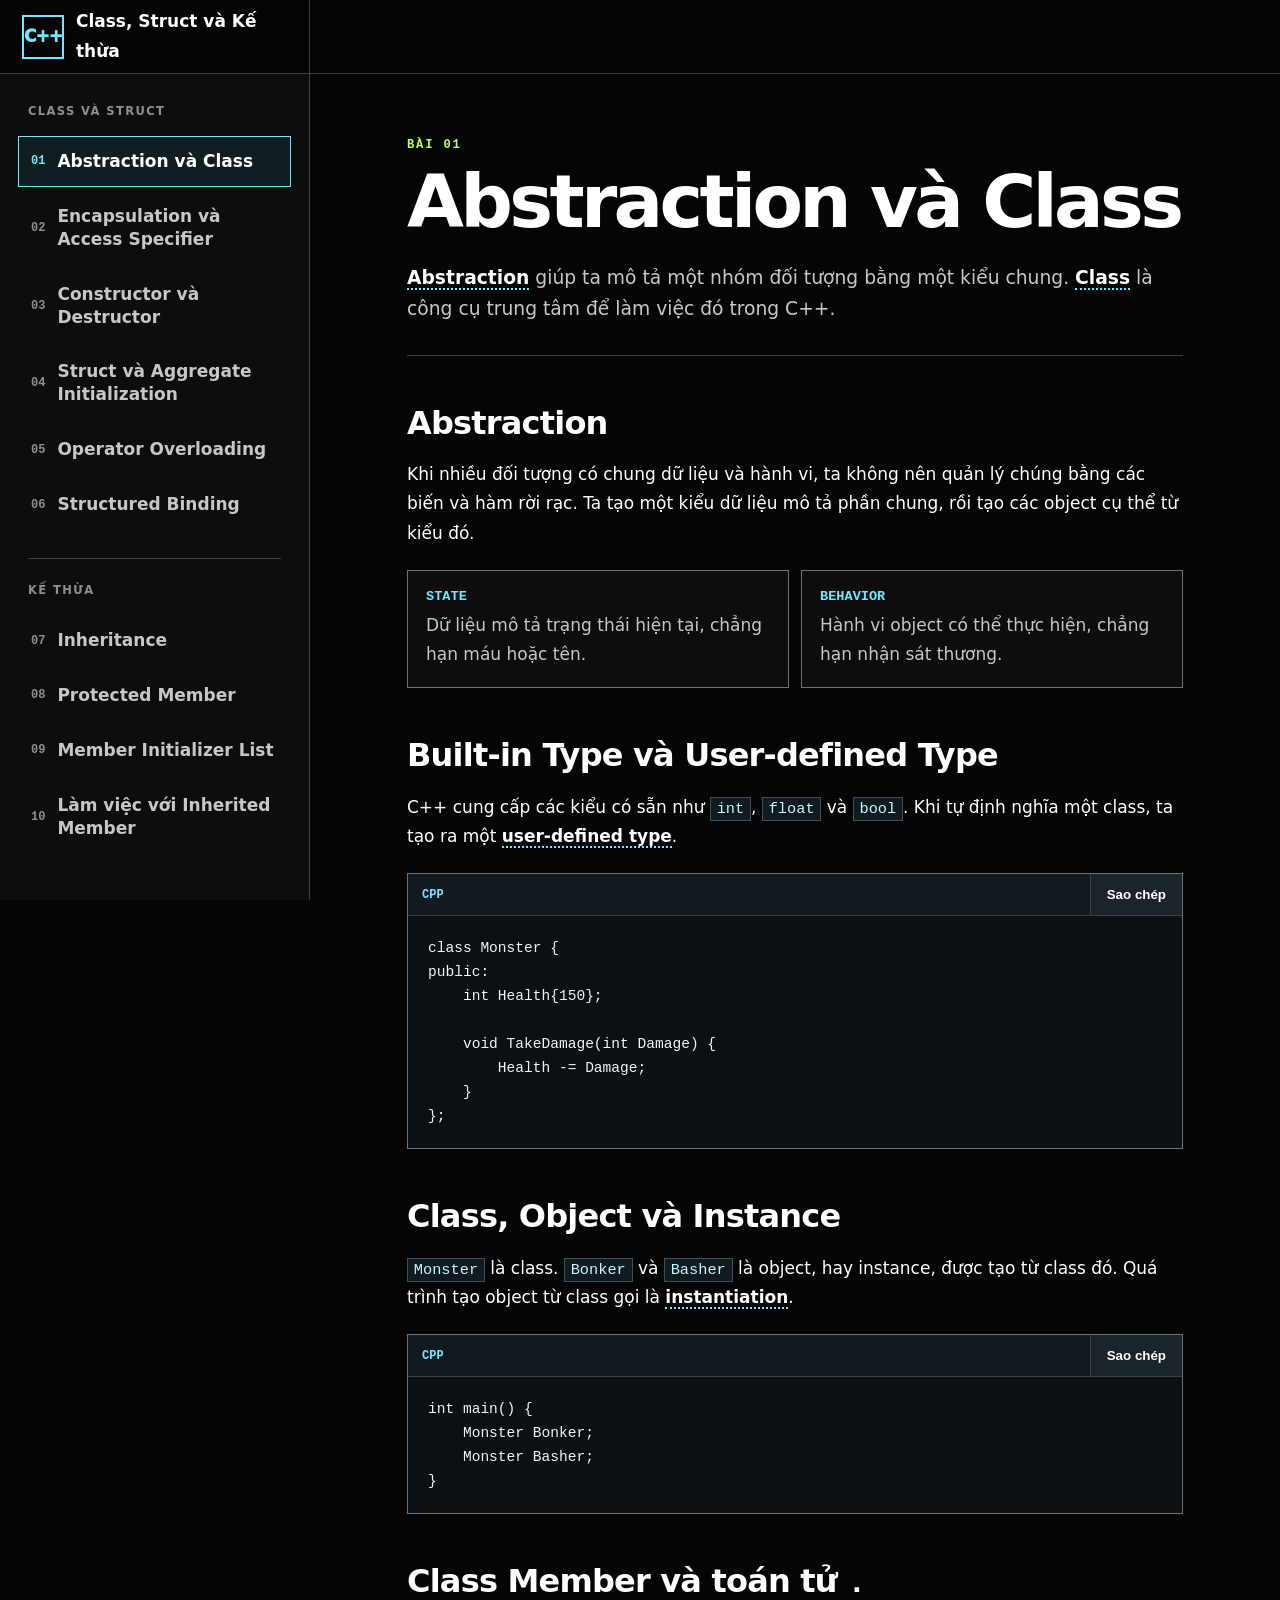
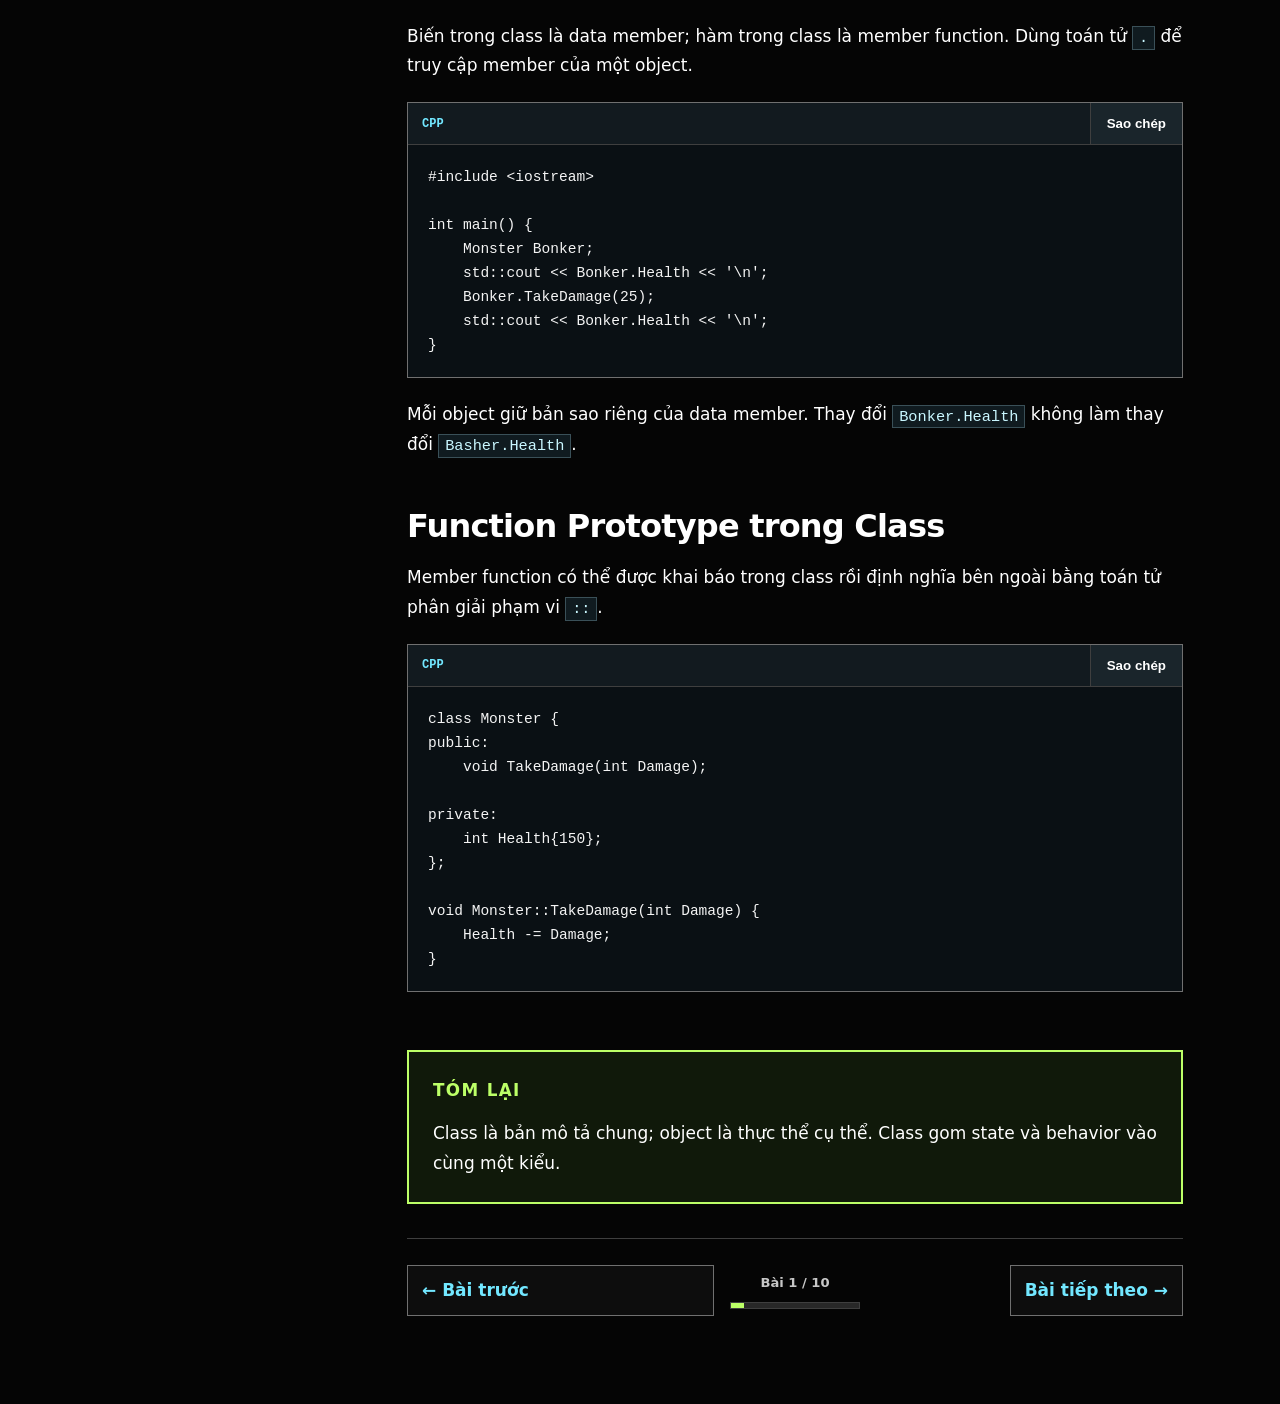
==== commit f0b379cb: "Replace site content with ten Vietnamese C++ lessons" ====
--- a/index.html
+++ b/index.html
@@ -5,106 +5,58 @@
   <meta name="viewport" content="width=device-width, initial-scale=1">
   <meta name="color-scheme" content="dark">
   <meta name="theme-color" content="#050505">
-  <meta name="description" content="Các bài C++ về class, encapsulation, constructor, struct, operator overloading và structured binding.">
-  <title>C++: Class và Struct</title>
+  <meta name="description" content="Khóa học C++ tiếng Việt về class, struct và kế thừa.">
+  <title>C++: Class, Struct và Kế thừa</title>
   <link rel="stylesheet" href="styles.css">
 </head>
 <body>
   <a class="skip-link" href="#lesson-content">Đi thẳng đến nội dung</a>
-
   <header class="topbar">
     <button class="menu-button" type="button" aria-label="Mở danh sách bài học" aria-expanded="false" aria-controls="sidebar">☰</button>
-    <div class="brand">
-      <span class="brand-mark" aria-hidden="true">C++</span>
-      <div><strong>Class và Struct</strong></div>
-    </div>
-    <div class="reading-progress" aria-label="Tiến độ đọc">
-      <span id="progress-label">Bài 1 / 6</span>
-      <div class="progress-track"><div id="progress-bar" class="progress-bar"></div></div>
-    </div>
+    <div class="brand"><span class="brand-mark" aria-hidden="true">C++</span><div><strong>Class, Struct và Kế thừa</strong></div></div>
   </header>
-
   <div class="layout">
     <aside id="sidebar" class="sidebar" aria-label="Danh sách bài học">
       <nav>
-        <p class="nav-kicker">CHƯƠNG: CLASS VÀ STRUCT</p>
-        <a class="lesson-link active" href="#classes" data-lesson="classes"><span>01</span> Abstraction và Class</a>
-        <a class="lesson-link" href="#encapsulation" data-lesson="encapsulation"><span>02</span> Encapsulation và Access</a>
-        <a class="lesson-link" href="#constructors" data-lesson="constructors"><span>03</span> Constructor và Destructor</a>
-        <a class="lesson-link" href="#structs" data-lesson="structs"><span>04</span> Struct và Aggregate Initialization</a>
-        <a class="lesson-link" href="#operators" data-lesson="operators"><span>05</span> Operator Overloading</a>
-        <a class="lesson-link" href="#bindings" data-lesson="bindings"><span>06</span> Structured Binding</a>
+        <p class="nav-kicker">CLASS VÀ STRUCT</p>
+        <a class="lesson-link active" href="#abstraction-and-class" data-lesson="abstraction-and-class"><span>01</span> Abstraction và Class</a>
+        <a class="lesson-link" href="#encapsulation-and-access-specifier" data-lesson="encapsulation-and-access-specifier"><span>02</span> Encapsulation và Access Specifier</a>
+        <a class="lesson-link" href="#constructor-and-destructor" data-lesson="constructor-and-destructor"><span>03</span> Constructor và Destructor</a>
+        <a class="lesson-link" href="#struct-and-aggregate-initialization" data-lesson="struct-and-aggregate-initialization"><span>04</span> Struct và Aggregate Initialization</a>
+        <a class="lesson-link" href="#operator-overloading" data-lesson="operator-overloading"><span>05</span> Operator Overloading</a>
+        <a class="lesson-link" href="#structured-binding" data-lesson="structured-binding"><span>06</span> Structured Binding</a>
+        <p class="nav-kicker nav-group">KẾ THỪA</p>
+        <a class="lesson-link" href="#inheritance" data-lesson="inheritance"><span>07</span> Inheritance</a>
+        <a class="lesson-link" href="#protected-member" data-lesson="protected-member"><span>08</span> Protected Member</a>
+        <a class="lesson-link" href="#member-initializer-list" data-lesson="member-initializer-list"><span>09</span> Member Initializer List</a>
+        <a class="lesson-link" href="#working-with-inherited-member" data-lesson="working-with-inherited-member"><span>10</span> Làm việc với Inherited Member</a>
       </nav>
     </aside>
-
     <main id="lesson-content" class="content" tabindex="-1">
-      <article id="classes" class="lesson active" data-index="1" aria-labelledby="classes-title">
-        <header class="lesson-header">
-          <p class="lesson-number">BÀI 01</p>
-          <h1 id="classes-title"><span class="term" data-definition="Tính trừu tượng — gom các đối tượng cụ thể thành một kiểu chung dựa trên đặc điểm giống nhau." tabindex="0">Abstraction</span> và <span class="term" data-definition="Lớp — khuôn mẫu định nghĩa dữ liệu và hành vi chung cho một nhóm object." tabindex="0">Class</span></h1>
-          <p class="lead">Thay vì quản lý từng đối tượng bằng một đống biến và hàm rời rạc, ta định nghĩa một kiểu dữ liệu chung rồi tạo ra bao nhiêu đối tượng tùy ý.</p>
-        </header>
-
-        <section>
-          <h2>1. Vì sao cần abstraction?</h2>
-          <p>Giả sử game có 100 con quái. Mỗi con đều có máu và có thể nhận sát thương. Viết riêng 100 biến và 100 hàm là cách tự hành xác. Ta gom đặc điểm chung đó thành một kiểu <code>Monster</code>.</p>
-          <div class="concept-grid">
-            <div class="concept-card"><strong>State</strong><span>Trạng thái hiện tại của object, ví dụ <code>Health</code>.</span></div>
-            <div class="concept-card"><strong>Behavior</strong><span>Hành vi object có thể thực hiện, ví dụ <code>TakeDamage()</code>.</span></div>
-          </div>
-          <p><span class="term" data-definition="Kiểu dữ liệu do lập trình viên tự định nghĩa, thay vì kiểu có sẵn như int hay bool." tabindex="0">User-defined type</span> là kiểu dữ liệu do chính ta tạo để mô tả đối tượng trong chương trình.</p>
-        </section>
-
-        <section>
-          <h2>2. Khai báo class và tạo object</h2>
-          <div class="code-block">
-            <div class="code-toolbar"><span>cpp</span><button class="copy-button" type="button">Sao chép</button></div>
-<pre><code>class Monster {
+      <article id="abstraction-and-class" class="lesson active" data-index="1">
+        <header class="lesson-header"><p class="lesson-number">BÀI 01</p><h1>Abstraction và Class</h1><p class="lead"><span class="term" data-definition="Tính trừu tượng: mô hình hóa những đặc điểm quan trọng và bỏ qua chi tiết không cần thiết." tabindex="0">Abstraction</span> giúp ta mô tả một nhóm đối tượng bằng một kiểu chung. <span class="term" data-definition="Lớp: khuôn mẫu định nghĩa dữ liệu và hành vi của object." tabindex="0">Class</span> là công cụ trung tâm để làm việc đó trong C++.</p></header>
+        <section><h2>Abstraction</h2><p>Khi nhiều đối tượng có chung dữ liệu và hành vi, ta không nên quản lý chúng bằng các biến và hàm rời rạc. Ta tạo một kiểu dữ liệu mô tả phần chung, rồi tạo các object cụ thể từ kiểu đó.</p><div class="concept-grid"><div class="concept-card"><strong>State</strong><span>Dữ liệu mô tả trạng thái hiện tại, chẳng hạn máu hoặc tên.</span></div><div class="concept-card"><strong>Behavior</strong><span>Hành vi object có thể thực hiện, chẳng hạn nhận sát thương.</span></div></div></section>
+        <section><h2>Built-in Type và User-defined Type</h2><p>C++ cung cấp các kiểu có sẵn như <code>int</code>, <code>float</code> và <code>bool</code>. Khi tự định nghĩa một class, ta tạo ra một <span class="term" data-definition="Kiểu dữ liệu do lập trình viên tự định nghĩa." tabindex="0">user-defined type</span>.</p><div class="code-block"><div class="code-toolbar"><span>cpp</span><button class="copy-button">Sao chép</button></div><pre><code>class Monster {
 public:
     int Health{150};
 
     void TakeDamage(int Damage) {
         Health -= Damage;
     }
-};
+};</code></pre></div></section>
+        <section><h2>Class, Object và Instance</h2><p><code>Monster</code> là class. <code>Bonker</code> và <code>Basher</code> là object, hay instance, được tạo từ class đó. Quá trình tạo object từ class gọi là <span class="term" data-definition="Quá trình tạo một object cụ thể từ class." tabindex="0">instantiation</span>.</p><div class="code-block"><div class="code-toolbar"><span>cpp</span><button class="copy-button">Sao chép</button></div><pre><code>int main() {
+    Monster Bonker;
+    Monster Basher;
+}</code></pre></div></section>
+        <section><h2>Class Member và toán tử <code>.</code></h2><p>Biến trong class là data member; hàm trong class là member function. Dùng toán tử <code>.</code> để truy cập member của một object.</p><div class="code-block"><div class="code-toolbar"><span>cpp</span><button class="copy-button">Sao chép</button></div><pre><code>#include &lt;iostream&gt;
 
 int main() {
     Monster Bonker;
-    Monster Basher;
-}</code></pre>
-          </div>
-          <ul class="key-list">
-            <li><code>Monster</code> là <span class="term" data-definition="Khuôn mẫu mô tả một kiểu đối tượng." tabindex="0">class</span>.</li>
-            <li><code>Bonker</code> và <code>Basher</code> là <span class="term" data-definition="Đối tượng cụ thể được tạo ra từ một class." tabindex="0">object</span>, cũng có thể gọi là <span class="term" data-definition="Một object cụ thể được tạo từ class." tabindex="0">instance</span>.</li>
-            <li>Quá trình tạo object từ class gọi là <span class="term" data-definition="Khởi tạo một instance từ class." tabindex="0">instantiation</span>.</li>
-            <li>Dấu chấm phẩy sau dấu <code>}</code> của class là bắt buộc.</li>
-          </ul>
-        </section>
-
-        <section>
-          <h2>3. Class member và toán tử <code>.</code></h2>
-          <p>Biến và hàm nằm bên trong class được gọi chung là <span class="term" data-definition="Thành viên thuộc class; gồm data member và member function." tabindex="0">class member</span>. Biến là <em>data member</em>; hàm là <em>member function</em> hoặc <em>method</em>.</p>
-          <div class="code-block">
-            <div class="code-toolbar"><span>cpp</span><button class="copy-button" type="button">Sao chép</button></div>
-<pre><code>#include &lt;iostream&gt;
-
-int main() {
-    Monster Bonker;
-
     std::cout &lt;&lt; Bonker.Health &lt;&lt; '\n';
     Bonker.TakeDamage(25);
     std::cout &lt;&lt; Bonker.Health &lt;&lt; '\n';
-}</code></pre>
-          </div>
-          <p>Toán tử <code>.</code> là <span class="term" data-definition="Toán tử dùng để truy cập biến hoặc hàm thành viên của một object." tabindex="0">member access operator</span>. Mỗi object có bản sao riêng của data member, nên sửa <code>Bonker.Health</code> không ảnh hưởng đến <code>Basher.Health</code>.</p>
-        </section>
-
-        <section>
-          <h2>4. Tách phần khai báo và định nghĩa hàm</h2>
-          <p>Member function có thể được khai báo trong class rồi định nghĩa bên ngoài bằng <span class="term" data-definition="Toán tử phân giải phạm vi; cho biết tên nào thuộc class hoặc namespace nào." tabindex="0">scope resolution operator</span> <code>::</code>.</p>
-          <div class="code-block">
-            <div class="code-toolbar"><span>cpp</span><button class="copy-button" type="button">Sao chép</button></div>
-<pre><code>class Monster {
+}</code></pre></div><p>Mỗi object giữ bản sao riêng của data member. Thay đổi <code>Bonker.Health</code> không làm thay đổi <code>Basher.Health</code>.</p></section>
+        <section><h2>Function Prototype trong Class</h2><p>Member function có thể được khai báo trong class rồi định nghĩa bên ngoài bằng toán tử phân giải phạm vi <code>::</code>.</p><div class="code-block"><div class="code-toolbar"><span>cpp</span><button class="copy-button">Sao chép</button></div><pre><code>class Monster {
 public:
     void TakeDamage(int Damage);
 
@@ -114,68 +66,29 @@
 
 void Monster::TakeDamage(int Damage) {
     Health -= Damage;
-}</code></pre>
-          </div>
-        </section>
-
-        <aside class="takeaway"><strong>Tóm lại</strong><p>Class là bản mô tả chung; object là thực thể cụ thể. Class gom state và behavior vào cùng một kiểu dữ liệu.</p></aside>
-        <nav class="lesson-nav"><span></span><a href="#encapsulation" data-next="encapsulation">Bài tiếp: Encapsulation →</a></nav>
-      </article>
-
-      <article id="encapsulation" class="lesson" data-index="2" aria-labelledby="encapsulation-title" hidden>
-        <header class="lesson-header">
-          <p class="lesson-number">BÀI 02</p>
-          <h1 id="encapsulation-title"><span class="term" data-definition="Tính đóng gói — gom dữ liệu và hàm xử lý vào cùng object, đồng thời che giấu phần triển khai nội bộ." tabindex="0">Encapsulation</span> và <span class="term" data-definition="Từ khóa quy định thành viên nào được phép truy cập từ bên ngoài class." tabindex="0">Access Specifier</span></h1>
-          <p class="lead">Không để code bên ngoài sửa thẳng dữ liệu nội bộ. Mọi thay đổi nên đi qua một lối vào có kiểm soát.</p>
-        </header>
-
-        <section>
-          <h2>1. Class invariant và contract</h2>
-          <p><span class="term" data-definition="Quy tắc luôn phải đúng đối với mọi object hợp lệ của class." tabindex="0">Class invariant</span> là quy tắc object luôn phải giữ, chẳng hạn <code>Health</code> không bao giờ âm. Lời đảm bảo đó cũng có thể gọi là <span class="term" data-definition="Cam kết về cách một hàm, class hoặc hệ thống sẽ hành xử." tabindex="0">contract</span>.</p>
-          <div class="code-block">
-            <div class="code-toolbar"><span>cpp</span><button class="copy-button" type="button">Sao chép</button></div>
-<pre><code>void TakeDamage(int Damage) {
+}</code></pre></div></section>
+        <aside class="takeaway"><strong>Tóm lại</strong><p>Class là bản mô tả chung; object là thực thể cụ thể. Class gom state và behavior vào cùng một kiểu.</p></aside>
+      </article>
+
+      <article id="encapsulation-and-access-specifier" class="lesson" data-index="2" hidden>
+        <header class="lesson-header"><p class="lesson-number">BÀI 02</p><h1>Encapsulation và Access Specifier</h1><p class="lead"><span class="term" data-definition="Tính đóng gói: gom dữ liệu và thao tác liên quan vào một object, đồng thời che giấu chi tiết triển khai." tabindex="0">Encapsulation</span> bảo vệ trạng thái hợp lệ của object và tạo ra một API rõ ràng.</p></header>
+        <section><h2>Class Invariant và Contract</h2><p><span class="term" data-definition="Điều kiện phải luôn đúng đối với mọi object hợp lệ của class." tabindex="0">Class invariant</span> là quy tắc mà object luôn phải giữ, ví dụ máu không thể nhỏ hơn 0. <span class="term" data-definition="Cam kết về cách một class hoặc function hành xử." tabindex="0">Contract</span> là lời đảm bảo mà code cung cấp cho bên sử dụng.</p><div class="code-block"><div class="code-toolbar"><span>cpp</span><button class="copy-button">Sao chép</button></div><pre><code>void TakeDamage(int Damage) {
     Health -= Damage;
-
     if (Health &lt; 0) {
         Health = 0;
     }
-}</code></pre>
-          </div>
-          <p>Hàm trên giữ được invariant, nhưng vô nghĩa nếu bên ngoài vẫn có thể viết <code>Goblin.Health = -999;</code>. Vì vậy dữ liệu cần được ẩn.</p>
-        </section>
-
-        <section>
-          <h2>2. <code>public</code> và <code>private</code></h2>
-          <div class="code-block">
-            <div class="code-toolbar"><span>cpp</span><button class="copy-button" type="button">Sao chép</button></div>
-<pre><code>class Monster {
+}</code></pre></div></section>
+        <section><h2>Public và Private Member</h2><p><code>public</code> cho phép code bên ngoài truy cập. <code>private</code> chỉ cho phép member function của chính class truy cập. Trong class, mức truy cập mặc định là <code>private</code>.</p><div class="code-block"><div class="code-toolbar"><span>cpp</span><button class="copy-button">Sao chép</button></div><pre><code>class Monster {
 public:
     void TakeDamage(int Damage) {
         Health -= Damage;
-
-        if (Health &lt; 0) {
-            Health = 0;
-        }
+        if (Health &lt; 0) Health = 0;
     }
 
 private:
     int Health{150};
-};</code></pre>
-          </div>
-          <ul class="key-list">
-            <li><code>public</code>: code bên ngoài object được phép truy cập.</li>
-            <li><code>private</code>: chỉ member function của chính class được truy cập.</li>
-            <li>Trong <code>class</code>, member mặc định là <code>private</code>.</li>
-          </ul>
-        </section>
-
-        <section>
-          <h2>3. Getter và setter</h2>
-          <p><span class="term" data-definition="Hàm public dùng để đọc giá trị của dữ liệu private." tabindex="0">Getter</span> cho phép đọc dữ liệu private. <span class="term" data-definition="Hàm public dùng để cập nhật dữ liệu private theo các quy tắc kiểm tra của class." tabindex="0">Setter</span> cho phép thay đổi dữ liệu nhưng vẫn áp dụng kiểm tra.</p>
-          <div class="code-block">
-            <div class="code-toolbar"><span>cpp</span><button class="copy-button" type="button">Sao chép</button></div>
-<pre><code>class Monster {
+};</code></pre></div></section>
+        <section><h2>Getter và Setter</h2><p>Getter đọc dữ liệu private. Setter cập nhật dữ liệu thông qua quy tắc kiểm tra của class.</p><div class="code-block"><div class="code-toolbar"><span>cpp</span><button class="copy-button">Sao chép</button></div><pre><code>class Monster {
 public:
     int GetHealth() const {
         return Health;
@@ -187,327 +100,92 @@
 
 private:
     int Health{150};
-};</code></pre>
-          </div>
-          <div class="warning"><strong>Đừng tạo getter/setter theo phản xạ.</strong><p>Chỉ công khai thao tác mà code bên ngoài thực sự cần. Nếu field nào cũng có setter vô điều kiện thì <code>private</code> gần như mất tác dụng.</p></div>
-        </section>
-
-        <section>
-          <h2>4. API của class</h2>
-          <p><span class="term" data-definition="Giao diện mà một phần mềm công khai để phần khác tương tác với nó." tabindex="0">API</span> của class gồm tên class và các public member. Phần private là implementation detail: có thể thay đổi mà không buộc code sử dụng class phải sửa theo.</p>
-        </section>
-
-        <aside class="takeaway"><strong>Tóm lại</strong><p>Dữ liệu private, hành vi public. Class tự chịu trách nhiệm giữ object ở trạng thái hợp lệ.</p></aside>
-        <nav class="lesson-nav"><a href="#classes" data-next="classes">← Bài trước</a><a href="#constructors" data-next="constructors">Bài tiếp: Constructor →</a></nav>
-      </article>
-
-      <article id="constructors" class="lesson" data-index="3" aria-labelledby="constructors-title" hidden>
-        <header class="lesson-header">
-          <p class="lesson-number">BÀI 03</p>
-          <h1 id="constructors-title"><span class="term" data-definition="Hàm đặc biệt tự chạy khi object được tạo, dùng để thiết lập trạng thái ban đầu." tabindex="0">Constructor</span> và <span class="term" data-definition="Hàm đặc biệt tự chạy khi vòng đời của object kết thúc." tabindex="0">Destructor</span></h1>
-          <p class="lead">Constructor bảo đảm object vừa được tạo ra đã có dữ liệu hợp lệ. Destructor chạy tự động khi object không còn tồn tại.</p>
-        </header>
-
-        <section>
-          <h2>1. Constructor giải quyết vấn đề gì?</h2>
-          <p>Nếu không có constructor, ta có thể tạo object rồi quên gán dữ liệu cần thiết. Constructor gom việc tạo object và thiết lập dữ liệu ban đầu thành một thao tác duy nhất.</p>
-          <div class="compare">
-            <div>
-              <h3>Không có constructor</h3>
-<pre><code>Monster Goblin;
-Goblin.SetName("Bonker");
-Goblin.SetHealth(150);</code></pre>
-            </div>
-            <div>
-              <h3>Có constructor</h3>
-<pre><code>Monster Goblin{
-    "Bonker", 150
-};</code></pre>
-            </div>
-          </div>
-          <p>Ở cách thứ hai, không thể có một <code>Monster</code> bị thiếu tên hoặc thiếu máu nếu constructor yêu cầu cả hai giá trị.</p>
-        </section>
-
-        <section>
-          <h2>2. Viết constructor đầu tiên</h2>
-          <div class="code-block">
-            <div class="code-toolbar"><span>cpp</span><button class="copy-button" type="button">Sao chép</button></div>
-<pre><code>#include &lt;string&gt;
+};</code></pre></div><div class="warning"><strong>Không tạo getter/setter theo phản xạ.</strong><p>Chỉ công khai thao tác mà code bên ngoài thực sự cần. Setter vô điều kiện cho mọi field sẽ làm mất ý nghĩa của <code>private</code>.</p></div></section>
+        <section><h2>API của Class</h2><p>Tập hợp public member tạo nên <span class="term" data-definition="Giao diện mà code bên ngoài dùng để tương tác với class." tabindex="0">API</span> của class. Chi tiết private có thể thay đổi mà không buộc code sử dụng class phải sửa theo.</p></section>
+        <aside class="takeaway"><strong>Tóm lại</strong><p>Encapsulation giữ invariant, giảm phụ thuộc và giới hạn những thao tác mà code bên ngoài được phép thực hiện.</p></aside>
+      </article>
+
+      <article id="constructor-and-destructor" class="lesson" data-index="3" hidden>
+        <header class="lesson-header"><p class="lesson-number">BÀI 03</p><h1>Constructor và Destructor</h1><p class="lead"><span class="term" data-definition="Hàm thành viên đặc biệt tự chạy khi object được tạo." tabindex="0">Constructor</span> thiết lập trạng thái ban đầu; <span class="term" data-definition="Hàm thành viên đặc biệt tự chạy khi object bị hủy." tabindex="0">destructor</span> chạy khi vòng đời object kết thúc.</p></header>
+        <section><h2>Constructor</h2><p>Constructor có cùng tên với class và không có return type. Nó thường nằm trong vùng <code>public</code> để code bên ngoài có thể tạo object.</p><div class="code-block"><div class="code-toolbar"><span>cpp</span><button class="copy-button">Sao chép</button></div><pre><code>#include &lt;iostream&gt;
 
 class Monster {
 public:
-    Monster(std::string InitialName, int InitialHealth)
-        : Name{InitialName}, Health{InitialHealth} {}
-
-private:
-    std::string Name;
-    int Health;
+    Monster() {
+        std::cout &lt;&lt; "Ready for Battle!";
+    }
 };
 
 int main() {
-    Monster Goblin{"Bonker", 150};
-}</code></pre>
-          </div>
-          <ul class="key-list">
-            <li><code>Monster(...)</code> là constructor vì nó trùng tên class.</li>
-            <li>Constructor không có return type, kể cả <code>void</code>.</li>
-            <li><code>"Bonker"</code> đi vào parameter <code>InitialName</code>.</li>
-            <li><code>150</code> đi vào parameter <code>InitialHealth</code>.</li>
-            <li>Sau dấu <code>:</code>, hai data member được khởi tạo từ hai parameter đó.</li>
-          </ul>
-          <div class="notice">Khi chạy dòng <code>Monster Goblin{"Bonker", 150};</code>, C++ tạo object và tự gọi constructor phù hợp. Ta không gọi constructor như một function thông thường.</div>
-        </section>
-
-        <section>
-          <h2>3. Member initializer list là gì?</h2>
-          <p>Phần nằm giữa dấu <code>:</code> và thân constructor <code>{}</code> gọi là <span class="term" data-definition="Danh sách khởi tạo các data member trước khi thân constructor bắt đầu chạy." tabindex="0">member initializer list</span>.</p>
-          <div class="code-block">
-            <div class="code-toolbar"><span>cpp</span><button class="copy-button" type="button">Sao chép</button></div>
-<pre><code>Monster(std::string InitialName, int InitialHealth)
-    : Name{InitialName}, Health{InitialHealth} {
-    // Tới đây, Name và Health đã được khởi tạo xong.
-}</code></pre>
-          </div>
-          <p>Đọc đoạn này từ trái sang phải:</p>
-          <ul class="key-list">
-            <li><code>Name{InitialName}</code>: tạo data member <code>Name</code> bằng giá trị của parameter <code>InitialName</code>.</li>
-            <li><code>Health{InitialHealth}</code>: tạo data member <code>Health</code> bằng giá trị của parameter <code>InitialHealth</code>.</li>
-            <li>Sau đó thân constructor mới chạy.</li>
-          </ul>
-          <div class="warning"><strong>Thứ tự thật sự theo khai báo.</strong><p>Data member luôn được khởi tạo theo thứ tự chúng xuất hiện trong class, không phải theo thứ tự viết trong initializer list. Vì vậy nên viết hai thứ tự giống nhau để tránh đọc nhầm.</p></div>
-        </section>
-
-        <section>
-          <h2>4. Default constructor và nhiều cách tạo object</h2>
-          <p><span class="term" data-definition="Constructor có thể được gọi mà không truyền argument." tabindex="0">Default constructor</span> là constructor cho phép tạo object mà không truyền argument.</p>
-          <div class="code-block">
-            <div class="code-toolbar"><span>cpp</span><button class="copy-button" type="button">Sao chép</button></div>
-<pre><code>#include &lt;string&gt;
+    Monster Goblin;
+}</code></pre></div></section>
+        <section><h2>Constructor Parameter</h2><div class="code-block"><div class="code-toolbar"><span>cpp</span><button class="copy-button">Sao chép</button></div><pre><code>#include &lt;string&gt;
 
 class Monster {
 public:
+    Monster(std::string Name, int Health)
+        : mName{Name}, mHealth{Health} {}
+
+private:
+    std::string mName;
+    int mHealth;
+};
+
+Monster Goblin{"Bonker", 150};</code></pre></div><p>Tiền tố <code>m</code> chỉ là naming convention để phân biệt member với parameter.</p></section>
+        <section><h2>Nhiều Constructor và Default Argument</h2><p>Một class có thể overload constructor nếu danh sách parameter khác nhau. Default argument thường giúp gộp các overload gần giống nhau.</p><div class="code-block"><div class="code-toolbar"><span>cpp</span><button class="copy-button">Sao chép</button></div><pre><code>Monster(std::string Name, int Health = 150)
+    : mName{Name}, mHealth{Health} {}
+
+Monster Bonker{"Bonker"};
+Monster Basher{"Basher", 250};</code></pre></div></section>
+        <section><h2>Ambiguous Constructor Call</h2><p>Tên parameter không tham gia vào overload resolution. Hai constructor có cùng kiểu parameter là trùng chữ ký.</p><div class="code-block"><div class="code-toolbar"><span>cpp</span><button class="copy-button">Sao chép</button></div><pre><code>class Monster {
+public:
+    Monster(int Level) {}
+    Monster(int Health) {} // Lỗi: cùng chữ ký Monster(int)
+};</code></pre></div></section>
+        <section><h2>Default Constructor</h2><p>Nếu class không khai báo constructor, compiler có thể sinh default constructor. Sau khi khai báo custom constructor, có thể yêu cầu tạo lại bằng <code>= default</code>.</p><div class="code-block"><div class="code-toolbar"><span>cpp</span><button class="copy-button">Sao chép</button></div><pre><code>class Monster {
+public:
     Monster() = default;
-
-    Monster(std::string InitialName, int InitialHealth = 150)
-        : Name{InitialName}, Health{InitialHealth} {}
-
-private:
-    std::string Name{"Unknown"};
-    int Health{150};
-};
-
-int main() {
-    Monster UnknownMonster;          // Dùng Monster()
-    Monster Goblin{"Bonker"};        // Health mặc định là 150
-    Monster Boss{"Basher", 500};     // Health là 500
-}</code></pre>
-          </div>
-          <ul class="key-list">
-            <li><code>= default</code> yêu cầu compiler tạo phần triển khai mặc định.</li>
-            <li><code>InitialHealth = 150</code> là default argument.</li>
-            <li>Nhiều constructor cùng tên nhưng khác parameter gọi là <span class="term" data-definition="Nhiều function cùng tên nhưng khác danh sách parameter." tabindex="0">overloading</span>.</li>
-            <li>Khi đã tự khai báo một constructor, compiler không còn tự cấp default constructor. Muốn tạo object không argument, phải khai báo lại như ví dụ.</li>
-          </ul>
-        </section>
-
-        <section>
-          <h2>5. Constructor bị ambiguous</h2>
-          <p>Mỗi cách gọi phải khớp chính xác một constructor. Nếu compiler thấy nhiều lựa chọn ngang nhau, lời gọi bị <span class="term" data-definition="Tình huống compiler không xác định được overload nào cần được gọi." tabindex="0">ambiguous</span>.</p>
-          <div class="code-block">
-            <div class="code-toolbar"><span>cpp</span><button class="copy-button" type="button">Sao chép</button></div>
-<pre><code>class Monster {
-public:
-    Monster(int Level) {}
-    Monster(int Health) {} // Lỗi: chữ Level và Health không tạo type mới
-};</code></pre>
-          </div>
-          <p>Cả hai constructor đều có chữ ký <code>Monster(int)</code>. Tên parameter không được dùng để phân biệt overload; compiler chỉ quan tâm type và số lượng parameter.</p>
-        </section>
-
-        <section>
-          <h2>6. Destructor chạy lúc nào?</h2>
-          <p>Destructor có tên class kèm dấu <code>~</code>. Nó không có return type và không nhận parameter.</p>
-          <div class="code-block">
-            <div class="code-toolbar"><span>cpp</span><button class="copy-button" type="button">Sao chép</button></div>
-<pre><code>#include &lt;iostream&gt;
-
-class Session {
-public:
-    Session() {
-        std::cout &lt;&lt; "Bat dau session\n";
-    }
-
-    ~Session() {
-        std::cout &lt;&lt; "Ket thuc session\n";
-    }
-};
-
-void Run() {
-    Session CurrentSession;
-    std::cout &lt;&lt; "Dang chay\n";
-} // CurrentSession bị hủy tại đây
-
-int main() {
-    Run();
-    std::cout &lt;&lt; "Da quay lai main\n";
-}</code></pre>
-          </div>
-          <p>Thứ tự output:</p>
-          <div class="code-block">
-            <div class="code-toolbar"><span>output</span><button class="copy-button" type="button">Sao chép</button></div>
-<pre><code>Bat dau session
-Dang chay
-Ket thuc session
-Da quay lai main</code></pre>
-          </div>
-          <p>Với class chỉ dùng các kiểu tự quản lý như <code>std::string</code> và <code>std::vector</code>, thường không cần tự viết destructor.</p>
-        </section>
-
-        <aside class="takeaway"><strong>Tóm lại</strong><p>Constructor chạy khi object được tạo; initializer list khởi tạo data member; destructor chạy khi vòng đời object kết thúc.</p></aside>
-        <nav class="lesson-nav"><a href="#encapsulation" data-next="encapsulation">← Bài trước</a><a href="#structs" data-next="structs">Bài tiếp: Struct →</a></nav>
-      </article>
-
-      <article id="structs" class="lesson" data-index="4" aria-labelledby="structs-title" hidden>
-        <header class="lesson-header">
-          <p class="lesson-number">BÀI 04</p>
-          <h1 id="structs-title"><span class="term" data-definition="Kiểu dữ liệu tổng hợp trong C++; gần như giống class nhưng member mặc định là public." tabindex="0">Struct</span> và <span class="term" data-definition="Khởi tạo trực tiếp các member bằng danh sách giá trị trong dấu ngoặc nhọn." tabindex="0">Aggregate Initialization</span></h1>
-          <p class="lead">Struct phù hợp với một nhóm dữ liệu nhỏ cần được giữ và truyền đi cùng nhau.</p>
-        </header>
-
-        <section>
-          <h2>1. Tại sao không dùng ba biến rời?</h2>
-          <div class="compare">
-            <div>
-              <h3>Ba biến rời</h3>
-<pre><code>float PlayerX{1.0F};
-float PlayerY{2.0F};
-float PlayerZ{3.0F};</code></pre>
-            </div>
-            <div>
-              <h3>Một object Vector3</h3>
-<pre><code>Vector3 PlayerPosition{
-    1.0F, 2.0F, 3.0F
-};</code></pre>
-            </div>
-          </div>
-          <p><code>x</code>, <code>y</code> và <code>z</code> cùng mô tả một vị trí, nên gom chúng thành một type giúp truyền, trả về và lưu trữ dễ hơn.</p>
-        </section>
-
-        <section>
-          <h2>2. Tạo và sử dụng struct</h2>
-          <div class="code-block">
-            <div class="code-toolbar"><span>cpp</span><button class="copy-button" type="button">Sao chép</button></div>
-<pre><code>struct Vector3 {
+    Monster(std::string Name, int Health = 150)
+        : mName{Name}, mHealth{Health} {}
+
+private:
+    std::string mName;
+    int mHealth{150};
+};</code></pre></div></section>
+        <section><h2>Destructor</h2><div class="code-block"><div class="code-toolbar"><span>cpp</span><button class="copy-button">Sao chép</button></div><pre><code>#include &lt;iostream&gt;
+
+class Monster {
+public:
+    Monster() { std::cout &lt;&lt; "Monster Created\n"; }
+    ~Monster() { std::cout &lt;&lt; "Monster Destroyed\n"; }
+};
+
+void SomeFunction() {
+    Monster Goblin;
+} // Goblin bị hủy tại đây</code></pre></div></section>
+        <aside class="takeaway"><strong>Tóm lại</strong><p>Constructor chạy khi object được tạo; destructor chạy khi object bị hủy. Mỗi lời gọi constructor phải khớp duy nhất một overload.</p></aside>
+      </article>
+
+      <article id="struct-and-aggregate-initialization" class="lesson" data-index="4" hidden>
+        <header class="lesson-header"><p class="lesson-number">BÀI 04</p><h1>Struct và Aggregate Initialization</h1><p class="lead"><span class="term" data-definition="Kiểu tổng hợp tương tự class nhưng member mặc định là public." tabindex="0">Struct</span> phù hợp với những kiểu dữ liệu đơn giản, chủ yếu dùng để gom các giá trị liên quan.</p></header>
+        <section><h2>Tạo Struct</h2><div class="code-block"><div class="code-toolbar"><span>cpp</span><button class="copy-button">Sao chép</button></div><pre><code>struct Vector3 {
     float x;
     float y;
     float z;
 };
 
-int main() {
-    Vector3 Position;
-
-    Position.x = 1.0F;
-    Position.y = 2.0F;
-    Position.z = 3.0F;
-}</code></pre>
-          </div>
-          <ul class="key-list">
-            <li><code>Vector3</code> là tên type mới.</li>
-            <li><code>Position</code> là một object của type <code>Vector3</code>.</li>
-            <li>Member của struct mặc định là <code>public</code>, nên truy cập trực tiếp bằng dấu <code>.</code>.</li>
-          </ul>
-        </section>
-
-        <section>
-          <h2>3. Struct khác class ở đâu?</h2>
-          <div class="table-wrap">
-            <table>
-              <thead><tr><th></th><th><code>struct</code></th><th><code>class</code></th></tr></thead>
-              <tbody>
-                <tr><th>Member mặc định</th><td><code>public</code></td><td><code>private</code></td></tr>
-                <tr><th>Inheritance mặc định</th><td><code>public</code></td><td><code>private</code></td></tr>
-                <tr><th>Function, constructor, destructor</th><td>Có</td><td>Có</td></tr>
-                <tr><th>Cách dùng thường gặp</th><td>Dữ liệu đơn giản</td><td>Kiểu có invariant và hành vi</td></tr>
-              </tbody>
-            </table>
-          </div>
-          <p>Về khả năng ngôn ngữ, struct và class gần như giống nhau. Khác biệt lớn nhất trong code thường là ý đồ thiết kế:</p>
-          <ul class="key-list">
-            <li>Dùng <code>struct</code> khi các field có thể được đọc và sửa trực tiếp mà không làm object mất hợp lệ.</li>
-            <li>Dùng <code>class</code> khi cần che giấu dữ liệu và kiểm soát cách object thay đổi.</li>
-          </ul>
-        </section>
-
-        <section>
-          <h2>4. Aggregate initialization</h2>
-          <p>Với một aggregate đơn giản, ta có thể truyền giá trị cho các member ngay trong dấu <code>{}</code> mà không cần tự viết constructor.</p>
-          <div class="code-block">
-            <div class="code-toolbar"><span>cpp</span><button class="copy-button" type="button">Sao chép</button></div>
-<pre><code>struct Vector3 {
-    float x;
-    float y;
-    float z;
-};
-
-int main() {
-    Vector3 Position{1.9F, 2.6F, 0.3F};
-}</code></pre>
-          </div>
-          <p>C++ ghép giá trị theo thứ tự khai báo:</p>
-          <div class="concept-grid">
-            <div class="concept-card"><strong>1.9F</strong><span>được gán cho <code>x</code></span></div>
-            <div class="concept-card"><strong>2.6F</strong><span>được gán cho <code>y</code></span></div>
-            <div class="concept-card"><strong>0.3F</strong><span>được gán cho <code>z</code></span></div>
-          </div>
-          <div class="warning"><strong>Không ghép theo tên.</strong><p>Nếu đổi thứ tự khai báo member, ý nghĩa của cùng một danh sách giá trị cũng đổi theo. Với type có nhiều field cùng type, constructor hoặc designated initializer có thể dễ đọc hơn.</p></div>
-        </section>
-
-        <section>
-          <h2>5. Giá trị mặc định cho struct</h2>
-          <div class="code-block">
-            <div class="code-toolbar"><span>cpp</span><button class="copy-button" type="button">Sao chép</button></div>
-<pre><code>struct Vector3 {
-    float x{0.0F};
-    float y{0.0F};
-    float z{0.0F};
-};
-
-int main() {
-    Vector3 Origin;             // 0, 0, 0
-    Vector3 Point{4.0F, 5.0F};  // 4, 5, 0
-}</code></pre>
-          </div>
-          <p>Default member initializer giúp object vẫn có trạng thái dễ đoán khi một số giá trị không được truyền vào.</p>
-        </section>
-
-        <aside class="takeaway"><strong>Tóm lại</strong><p>Struct là một type đầy đủ của C++. Dùng nó cho dữ liệu đơn giản; aggregate initialization điền giá trị theo đúng thứ tự member.</p></aside>
-        <nav class="lesson-nav"><a href="#constructors" data-next="constructors">← Bài trước</a><a href="#operators" data-next="operators">Bài tiếp: Operator →</a></nav>
-      </article>
-
-      <article id="operators" class="lesson" data-index="5" aria-labelledby="operators-title" hidden>
-        <header class="lesson-header">
-          <p class="lesson-number">BÀI 05</p>
-          <h1 id="operators-title"><span class="term" data-definition="Định nghĩa cách toán tử có sẵn của C++ hoạt động với user-defined type." tabindex="0">Operator Overloading</span></h1>
-          <p class="lead">Operator overloading cho phép những expression như <code>A + B</code> hoạt động với type do ta tự tạo.</p>
-        </header>
-
-        <section>
-          <h2>1. Vấn đề: C++ chưa biết cộng hai Vector3</h2>
-          <div class="code-block">
-            <div class="code-toolbar"><span>cpp</span><button class="copy-button" type="button">Sao chép</button></div>
-<pre><code>Vector3 Position{1.0F, 2.0F, 3.0F};
-Vector3 Movement{4.0F, 5.0F, 6.0F};
-
-Vector3 Result{Position + Movement}; // Chưa hợp lệ</code></pre>
-          </div>
-          <p>Compiler biết cộng <code>int</code> và <code>float</code>, nhưng chưa biết dấu <code>+</code> phải làm gì với <code>Vector3</code>. Ta phải định nghĩa quy tắc đó.</p>
-        </section>
-
-        <section>
-          <h2>2. Viết <code>operator+</code> như một function</h2>
-          <div class="code-block">
-            <div class="code-toolbar"><span>cpp</span><button class="copy-button" type="button">Sao chép</button></div>
-<pre><code>struct Vector3 {
+Vector3 Position;</code></pre></div></section>
+        <section><h2>Struct và Class: khác biệt kỹ thuật</h2><div class="table-wrap"><table><thead><tr><th></th><th>Struct</th><th>Class</th></tr></thead><tbody><tr><th>Member mặc định</th><td><code>public</code></td><td><code>private</code></td></tr><tr><th>Inheritance mặc định</th><td><code>public</code></td><td><code>private</code></td></tr></tbody></table></div><p>Ngoài hai mặc định này, struct và class có gần như cùng khả năng ngôn ngữ.</p></section>
+        <section><h2>Khác biệt về ý nghĩa sử dụng</h2><p>Thông lệ là dùng struct cho dữ liệu đơn giản với member public; dùng class khi cần invariant, encapsulation và hành vi phức tạp.</p></section>
+        <section><h2>Aggregate Initialization</h2><p><span class="term" data-definition="Khởi tạo các member theo thứ tự khai báo bằng danh sách trong dấu ngoặc nhọn." tabindex="0">Aggregate initialization</span> cho phép cung cấp trực tiếp giá trị member.</p><div class="code-block"><div class="code-toolbar"><span>cpp</span><button class="copy-button">Sao chép</button></div><pre><code>Vector3 Position{1.0F, 2.0F, 3.0F};
+
+// x = 1.0F, y = 2.0F, z = 3.0F</code></pre></div><p>Giá trị được ghép theo thứ tự member, không theo tên biến.</p></section>
+        <aside class="takeaway"><strong>Tóm lại</strong><p>Struct thường đại diện cho một nhóm dữ liệu đơn giản. Aggregate initialization giúp khởi tạo nhanh các member public theo thứ tự.</p></aside>
+      </article>
+
+      <article id="operator-overloading" class="lesson" data-index="5" hidden>
+        <header class="lesson-header"><p class="lesson-number">BÀI 05</p><h1>Operator Overloading</h1><p class="lead"><span class="term" data-definition="Định nghĩa cách toán tử có sẵn hoạt động với kiểu dữ liệu do người dùng tạo." tabindex="0">Operator overloading</span> làm cho object có thể sử dụng cú pháp tự nhiên như <code>+</code>, <code>-</code> hoặc <code>==</code>.</p></header>
+        <section><h2>Operator là Function</h2><p>Biểu thức dùng toán tử có thể được hiểu như lời gọi một function đặc biệt.</p><div class="code-block"><div class="code-toolbar"><span>cpp</span><button class="copy-button">Sao chép</button></div><pre><code>struct Vector3 {
     float x;
     float y;
     float z;
@@ -519,244 +197,38 @@
         Left.y + Right.y,
         Left.z + Right.z
     };
-}</code></pre>
-          </div>
-          <p>Đọc signature này từng phần:</p>
-          <ul class="key-list">
-            <li><code>Vector3</code> đầu tiên: function trả về một object <code>Vector3</code> mới.</li>
-            <li><code>operator+</code>: đây là function triển khai toán tử <code>+</code>.</li>
-            <li><code>Left</code>: operand nằm bên trái dấu <code>+</code>.</li>
-            <li><code>Right</code>: operand nằm bên phải dấu <code>+</code>.</li>
-            <li><code>const Vector3&amp;</code>: không copy object và không cho function sửa object gốc.</li>
-          </ul>
-          <div class="compare">
-            <div><h3>Cú pháp operator</h3><pre><code>Position + Movement</code></pre></div>
-            <div><h3>Cách hiểu tương đương</h3><pre><code>operator+(
-    Position,
-    Movement
-)</code></pre></div>
-          </div>
-        </section>
-
-        <section>
-          <h2>3. Chạy một ví dụ hoàn chỉnh</h2>
-          <div class="code-block">
-            <div class="code-toolbar"><span>cpp</span><button class="copy-button" type="button">Sao chép</button></div>
-<pre><code>#include &lt;iostream&gt;
-
-struct Vector3 {
+}</code></pre></div></section>
+        <section><h2>Thứ tự Operand</h2><p>Với operator nhị phân, operand bên trái và bên phải được truyền theo đúng thứ tự. Không phải phép toán nào cũng giao hoán.</p><div class="code-block"><div class="code-toolbar"><span>cpp</span><button class="copy-button">Sao chép</button></div><pre><code>Vector3 Result = Position + Offset;
+// Tương đương operator+(Position, Offset)</code></pre></div></section>
+        <section><h2>Overload bằng Member Function</h2><p>Khi operator là member function, object bên trái đóng vai trò <code>*this</code>; chỉ operand bên phải xuất hiện trong danh sách parameter.</p><div class="code-block"><div class="code-toolbar"><span>cpp</span><button class="copy-button">Sao chép</button></div><pre><code>struct Vector3 {
     float x;
     float y;
     float z;
-};
-
-Vector3 operator+(const Vector3&amp; Left, const Vector3&amp; Right) {
-    return {
-        Left.x + Right.x,
-        Left.y + Right.y,
-        Left.z + Right.z
-    };
-}
-
-int main() {
-    Vector3 Position{1.0F, 2.0F, 3.0F};
-    Vector3 Movement{4.0F, 5.0F, 6.0F};
-    Vector3 Result{Position + Movement};
-
-    std::cout &lt;&lt; Result.x &lt;&lt; ", "
-              &lt;&lt; Result.y &lt;&lt; ", "
-              &lt;&lt; Result.z;
-}</code></pre>
-          </div>
-          <p>Output là <code>5, 7, 9</code>. Mỗi member của object bên trái được cộng với member tương ứng của object bên phải.</p>
-        </section>
-
-        <section>
-          <h2>4. Thứ tự operand có ý nghĩa</h2>
-          <div class="code-block">
-            <div class="code-toolbar"><span>cpp</span><button class="copy-button" type="button">Sao chép</button></div>
-<pre><code>Vector3 operator*(const Vector3&amp; Vector, float Scale);
-Vector3 operator*(float Scale, const Vector3&amp; Vector);</code></pre>
-          </div>
-          <ul class="key-list">
-            <li>Overload đầu phục vụ <code>Vector * 2.0F</code>.</li>
-            <li>Overload thứ hai phục vụ <code>2.0F * Vector</code>.</li>
-            <li>C++ không tự đảo operand, kể cả khi phép toán có vẻ giao hoán.</li>
-          </ul>
-        </section>
-
-        <section>
-          <h2>5. Viết operator dưới dạng member function</h2>
-          <div class="code-block">
-            <div class="code-toolbar"><span>cpp</span><button class="copy-button" type="button">Sao chép</button></div>
-<pre><code>struct Vector3 {
-    float x;
-    float y;
-    float z;
 
     Vector3 operator+(const Vector3&amp; Other) const {
-        return {
-            x + Other.x,
-            y + Other.y,
-            z + Other.z
-        };
-    }
-};</code></pre>
-          </div>
-          <div class="compare">
-            <div><h3>Expression</h3><pre><code>A + B</code></pre></div>
-            <div><h3>Cách hiểu</h3><pre><code>A.operator+(B)</code></pre></div>
-          </div>
-          <p>Object <code>A</code> chính là operand bên trái, nên member function chỉ nhận <code>B</code> làm parameter. Từ khóa <code>const</code> cuối signature cam kết function không sửa <code>A</code>.</p>
-        </section>
-
-        <section>
-          <h2>6. Unary operator</h2>
-          <p><span class="term" data-definition="Toán tử chỉ tác động lên một operand, ví dụ -Value hoặc !Value." tabindex="0">Unary operator</span> chỉ có một operand. Khi viết dưới dạng member function, nó không cần parameter.</p>
-          <div class="code-block">
-            <div class="code-toolbar"><span>cpp</span><button class="copy-button" type="button">Sao chép</button></div>
-<pre><code>struct Vector3 {
-    float x;
-    float y;
-    float z;
-
-    Vector3 operator-() const {
-        return {-x, -y, -z};
-    }
-};
-
-Vector3 Direction{1.0F, -2.0F, 3.0F};
-Vector3 Opposite{-Direction}; // -1, 2, -3</code></pre>
-          </div>
-        </section>
-
-        <section>
-          <h2>7. Những thứ operator overloading không làm được</h2>
-          <ul class="key-list">
-            <li>Không tạo ra toán tử hoàn toàn mới.</li>
-            <li>Không đổi độ ưu tiên của toán tử.</li>
-            <li>Không đổi số lượng operand mà toán tử yêu cầu.</li>
-            <li>Ít nhất một operand phải là user-defined type.</li>
-            <li>Không nên gán ý nghĩa trái trực giác; <code>+</code> nên tạo kết quả kiểu “cộng”, không phải xóa dữ liệu.</li>
-          </ul>
-        </section>
-
-        <aside class="takeaway"><strong>Tóm lại</strong><p>Operator overloading chỉ là function có tên đặc biệt. Expression <code>A + B</code> được chuyển thành lời gọi function mà ta định nghĩa.</p></aside>
-        <nav class="lesson-nav"><a href="#structs" data-next="structs">← Bài trước</a><a href="#bindings" data-next="bindings">Bài tiếp: Structured Binding →</a></nav>
-      </article>
-
-      <article id="bindings" class="lesson" data-index="6" aria-labelledby="bindings-title" hidden>
-        <header class="lesson-header">
-          <p class="lesson-number">BÀI 06</p>
-          <h1 id="bindings-title"><span class="term" data-definition="Cú pháp C++17 cho phép tách các thành phần của object thành nhiều biến riêng." tabindex="0">Structured Binding</span></h1>
-          <p class="lead">Structured binding đặt tên riêng cho từng phần của một object mà không phải viết nhiều dòng truy cập member.</p>
-        </header>
-
-        <section>
-          <h2>1. Từ ba dòng xuống một dòng</h2>
-          <div class="compare">
-            <div>
-              <h3>Truy cập thủ công</h3>
-<pre><code>float x = Position.x;
-float y = Position.y;
-float z = Position.z;</code></pre>
-            </div>
-            <div>
-              <h3>Structured binding</h3>
-<pre><code>auto [x, y, z]
-    = Position;</code></pre>
-            </div>
-          </div>
-          <p>Cả hai đoạn đều tạo ra ba tên <code>x</code>, <code>y</code>, <code>z</code>. Structured binding chỉ viết gọn hơn.</p>
-        </section>
-
-        <section>
-          <h2>2. Ví dụ cơ bản — yêu cầu C++17</h2>
-          <div class="code-block">
-            <div class="code-toolbar"><span>cpp</span><button class="copy-button" type="button">Sao chép</button></div>
-<pre><code>#include &lt;iostream&gt;
-
-struct Vector3 {
-    float x;
-    float y;
-    float z;
-};
-
-int main() {
-    Vector3 Position{1.0F, 2.0F, 3.0F};
-    auto [x, y, z] = Position;
-
-    std::cout &lt;&lt; x &lt;&lt; ' '
-              &lt;&lt; y &lt;&lt; ' '
-              &lt;&lt; z;
-}</code></pre>
-          </div>
-          <ul class="key-list">
-            <li><code>auto</code> để compiler tự suy ra type của các biến mới.</li>
-            <li><code>[x, y, z]</code> là danh sách tên mới.</li>
-            <li><code>= Position</code> là object bị tách.</li>
-            <li>Output là <code>1 2 3</code>.</li>
-          </ul>
-        </section>
-
-        <section>
-          <h2>3. Ghép theo vị trí, không theo tên</h2>
-          <div class="code-block">
-            <div class="code-toolbar"><span>cpp</span><button class="copy-button" type="button">Sao chép</button></div>
-<pre><code>auto [First, Second, Third] = Position;</code></pre>
-          </div>
-          <div class="concept-grid">
-            <div class="concept-card"><strong>First</strong><span>nhận member đầu tiên: <code>Position.x</code></span></div>
-            <div class="concept-card"><strong>Second</strong><span>nhận member thứ hai: <code>Position.y</code></span></div>
-            <div class="concept-card"><strong>Third</strong><span>nhận member thứ ba: <code>Position.z</code></span></div>
-          </div>
-          <p>Tên biến mới không cần giống tên member. Điều quyết định là thứ tự khai báo member trong struct.</p>
-        </section>
-
-        <section>
-          <h2>4. Copy, reference và const reference</h2>
-          <div class="code-block">
-            <div class="code-toolbar"><span>cpp</span><button class="copy-button" type="button">Sao chép</button></div>
-<pre><code>Vector3 Position{1.0F, 2.0F, 3.0F};
-
-// 1. Copy
-{
-    auto [x, y, z] = Position;
-    x = 99.0F;
-    // Position.x vẫn là 1.0F
-}
-
-// 2. Reference
-{
-    auto&amp; [x, y, z] = Position;
-    x = 99.0F;
-    // Position.x trở thành 99.0F
-}
-
-// 3. Const reference
-{
-    const auto&amp; [x, y, z] = Position;
-    // Chỉ đọc, không copy, không được sửa x/y/z
-}</code></pre>
-          </div>
-          <div class="table-wrap">
-            <table>
-              <thead><tr><th>Cú pháp</th><th>Có copy?</th><th>Sửa object gốc?</th><th>Khi dùng</th></tr></thead>
-              <tbody>
-                <tr><th><code>auto [...]</code></th><td>Có</td><td>Không</td><td>Cần bản sao độc lập</td></tr>
-                <tr><th><code>auto&amp; [...]</code></th><td>Không</td><td>Có</td><td>Muốn sửa member gốc</td></tr>
-                <tr><th><code>const auto&amp; [...]</code></th><td>Không</td><td>Không</td><td>Chỉ đọc object</td></tr>
-              </tbody>
-            </table>
-          </div>
-        </section>
-
-        <section>
-          <h2>5. Trường hợp thực tế với <code>std::pair</code></h2>
-          <div class="code-block">
-            <div class="code-toolbar"><span>cpp</span><button class="copy-button" type="button">Sao chép</button></div>
-<pre><code>#include &lt;iostream&gt;
-#include &lt;string&gt;
+        return {x + Other.x, y + Other.y, z + Other.z};
+    }
+};</code></pre></div></section>
+        <section><h2>Unary Operator</h2><div class="code-block"><div class="code-toolbar"><span>cpp</span><button class="copy-button">Sao chép</button></div><pre><code>Vector3 operator-() const {
+    return {-x, -y, -z};
+}</code></pre></div></section>
+        <section><h2>Prototype, Definition và Chaining</h2><p>Operator có thể được khai báo trong type rồi định nghĩa bên ngoài. Để chaining hoạt động tự nhiên, return type phải phù hợp với operator tiếp theo.</p><div class="code-block"><div class="code-toolbar"><span>cpp</span><button class="copy-button">Sao chép</button></div><pre><code>Vector3 A{1, 2, 3};
+Vector3 B{4, 5, 6};
+Vector3 C{7, 8, 9};
+Vector3 Result = A + B + C;</code></pre></div></section>
+        <aside class="takeaway"><strong>Tóm lại</strong><p>Operator overloading nên tạo ra hành vi trực quan, nhất quán với ý nghĩa quen thuộc của toán tử.</p></aside>
+      </article>
+
+      <article id="structured-binding" class="lesson" data-index="6" hidden>
+        <header class="lesson-header"><p class="lesson-number">BÀI 06</p><h1>Structured Binding</h1><p class="lead"><span class="term" data-definition="Cú pháp C++17 dùng để tách các thành phần của object thành nhiều biến được đặt tên." tabindex="0">Structured binding</span> giúp unpack struct, array, <code>std::pair</code> và <code>std::tuple</code>.</p></header>
+        <section><h2>C++ Language Standard</h2><p>Structured binding được thêm trong C++17. Dự án phải biên dịch với standard phù hợp.</p></section>
+        <section><h2>Sử dụng Structured Binding</h2><div class="code-block"><div class="code-toolbar"><span>cpp</span><button class="copy-button">Sao chép</button></div><pre><code>Vector3 Position{1.0F, 2.0F, 3.0F};
+auto [x, y, z] = Position;</code></pre></div><p>Các biến được ghép theo vị trí khai báo member, không theo tên.</p></section>
+        <section><h2>Copy, Reference và Const Reference</h2><div class="code-block"><div class="code-toolbar"><span>cpp</span><button class="copy-button">Sao chép</button></div><pre><code>auto [x1, y1, z1] = Position;          // copy
+auto&amp; [x2, y2, z2] = Position;         // reference
+const auto&amp; [x3, y3, z3] = Position;   // const reference</code></pre></div><div class="table-wrap"><table><thead><tr><th>Cú pháp</th><th>Copy?</th><th>Sửa object gốc?</th></tr></thead><tbody><tr><td><code>auto [...]</code></td><td>Có</td><td>Không</td></tr><tr><td><code>auto&amp; [...]</code></td><td>Không</td><td>Có</td></tr><tr><td><code>const auto&amp; [...]</code></td><td>Không</td><td>Không</td></tr></tbody></table></div></section>
+        <section><h2>Giới hạn</h2><ul class="key-list"><li>Số biến thường phải khớp số thành phần được tách.</li><li>Không tự động bỏ qua một member ở giữa.</li><li>Không unpack private member theo cơ chế mặc định.</li></ul></section>
+        <section><h2>Ví dụ với <code>std::pair</code></h2><div class="code-block"><div class="code-toolbar"><span>cpp</span><button class="copy-button">Sao chép</button></div><pre><code>#include &lt;string&gt;
 #include &lt;utility&gt;
 
 std::pair&lt;std::string, int&gt; GetPlayer() {
@@ -765,29 +237,205 @@
 
 int main() {
     auto [Name, Level] = GetPlayer();
-
-    std::cout &lt;&lt; Name &lt;&lt; " - level " &lt;&lt; Level;
-}</code></pre>
-          </div>
-          <p>Thay vì dùng <code>Result.first</code> và <code>Result.second</code>, ta đặt ngay hai tên có nghĩa là <code>Name</code> và <code>Level</code>.</p>
-        </section>
-
-        <section>
-          <h2>6. Giới hạn cần nhớ</h2>
-          <ul class="key-list">
-            <li>Với struct đơn giản, số biến thường phải khớp số member được tách.</li>
-            <li>Không tự động bỏ qua một member ở giữa.</li>
-            <li>Không unpack private member theo cách mặc định.</li>
-            <li>Structured binding dùng tốt với struct, array, <code>std::pair</code>, <code>std::tuple</code> và kết quả trả về nhiều giá trị.</li>
-          </ul>
-        </section>
-
-        <aside class="takeaway"><strong>Chốt chương</strong><p>Structured binding tách object thành các tên dễ dùng. Chọn copy, reference hoặc const reference dựa trên việc có cần sửa object gốc hay không.</p></aside>
-        <nav class="lesson-nav"><a href="#operators" data-next="operators">← Bài trước</a><a href="#classes" data-next="classes">Về bài đầu ↺</a></nav>
-      </article>
+}</code></pre></div></section>
+        <aside class="takeaway"><strong>Tóm lại</strong><p>Structured binding tạo tên rõ nghĩa cho các thành phần. Chọn copy, reference hoặc const reference theo nhu cầu sử dụng.</p></aside>
+      </article>
+
+      <article id="inheritance" class="lesson" data-index="7" hidden>
+        <header class="lesson-header"><p class="lesson-number">BÀI 07</p><h1>Inheritance</h1><p class="lead"><span class="term" data-definition="Cơ chế tạo class mới dựa trên class đã có để tái sử dụng và mở rộng dữ liệu, hành vi." tabindex="0">Inheritance</span> mô hình hóa quan hệ “là một” giữa các type.</p></header>
+        <section><h2>Vì sao cần Inheritance?</h2><p>Khi nhiều class có chung member và behavior, việc sao chép code tạo ra trùng lặp. Inheritance cho phép đặt phần chung vào base class, rồi để các derived class kế thừa.</p><div class="compare"><div><h3>Không kế thừa</h3><pre><code>class Goblin {
+public:
+    void Render();
+};
+
+class Dragon {
+public:
+    void Render();
+};</code></pre></div><div><h3>Có kế thừa</h3><pre><code>class Actor {
+public:
+    void Render();
+};
+
+class Goblin : public Actor {};
+class Dragon : public Actor {};</code></pre></div></div></section>
+        <section><h2>Parent, Child, Base và Derived Class</h2><p>Class được kế thừa thường gọi là parent hoặc base class. Class kế thừa gọi là child, subclass hoặc derived class.</p></section>
+        <section><h2>Implement Inheritance</h2><div class="code-block"><div class="code-toolbar"><span>cpp</span><button class="copy-button">Sao chép</button></div><pre><code>class Actor {
+public:
+    void Render() const {}
+};
+
+class Goblin : public Actor {
+public:
+    void Attack() {}
+};
+
+int main() {
+    Goblin Bonker;
+    Bonker.Render(); // inherited member
+    Bonker.Attack();
+}</code></pre></div><p><code>public</code> ở đây là access mode của inheritance. Với public inheritance, public member của base class tiếp tục là public trong derived class.</p></section>
+        <section><h2>Inheritance Relationship</h2><p>Chỉ dùng inheritance khi derived type thực sự “là một” base type. Goblin là một Actor hợp lý; Weapon là một Actor có thể không hợp lý tùy thiết kế.</p></section>
+        <section><h2>Nhiều tầng Inheritance</h2><div class="code-block"><div class="code-toolbar"><span>cpp</span><button class="copy-button">Sao chép</button></div><pre><code>class Actor {};
+class Character : public Actor {};
+class Monster : public Character {};
+class Goblin : public Monster {};</code></pre></div><p><code>Goblin</code> nhận các member có thể kế thừa từ toàn bộ chuỗi base class.</p></section>
+        <section><h2>Ngăn Inheritance bằng <code>final</code></h2><div class="code-block"><div class="code-toolbar"><span>cpp</span><button class="copy-button">Sao chép</button></div><pre><code>class Goblin final : public Monster {};
+
+// class EliteGoblin : public Goblin {}; // Lỗi</code></pre></div></section>
+        <aside class="takeaway"><strong>Tóm lại</strong><p>Inheritance tái sử dụng phần chung và thể hiện quan hệ “là một”. Tránh dùng nó chỉ để né viết vài dòng code.</p></aside>
+      </article>
+
+      <article id="protected-member" class="lesson" data-index="8" hidden>
+        <header class="lesson-header"><p class="lesson-number">BÀI 08</p><h1>Protected Member</h1><p class="lead"><span class="term" data-definition="Member có thể được truy cập trong chính class và derived class, nhưng không trực tiếp từ code bên ngoài." tabindex="0">Protected member</span> nằm giữa <code>public</code> và <code>private</code>.</p></header>
+        <section><h2>Giới hạn truy cập khi Inheritance</h2><p>Derived class không thể truy cập trực tiếp private member của base class. Điều này vẫn đúng dù object derived có chứa phần base bên trong.</p><div class="code-block"><div class="code-toolbar"><span>cpp</span><button class="copy-button">Sao chép</button></div><pre><code>class Actor {
+private:
+    int Health{100};
+};
+
+class Goblin : public Actor {
+public:
+    void TakeDamage(int Damage) {
+        // Health -= Damage; // Lỗi: Health là private
+    }
+};</code></pre></div></section>
+        <section><h2>Dùng <code>protected</code></h2><div class="code-block"><div class="code-toolbar"><span>cpp</span><button class="copy-button">Sao chép</button></div><pre><code>class Actor {
+protected:
+    int Health{100};
+};
+
+class Goblin : public Actor {
+public:
+    void TakeDamage(int Damage) {
+        Health -= Damage; // Hợp lệ trong derived class
+    }
+};
+
+int main() {
+    Goblin Bonker;
+    // Bonker.Health = 500; // Lỗi từ bên ngoài
+}</code></pre></div></section>
+        <section><h2>Chọn Access Specifier</h2><div class="table-wrap"><table><thead><tr><th>Specifier</th><th>Class</th><th>Derived class</th><th>Bên ngoài</th></tr></thead><tbody><tr><td><code>public</code></td><td>Có</td><td>Có</td><td>Có</td></tr><tr><td><code>protected</code></td><td>Có</td><td>Có</td><td>Không</td></tr><tr><td><code>private</code></td><td>Có</td><td>Không</td><td>Không</td></tr></tbody></table></div><div class="warning"><strong>Ưu tiên private khi có thể.</strong><p><code>protected</code> làm derived class phụ thuộc vào chi tiết triển khai của base class. Một public/protected function có kiểm soát thường an toàn hơn việc mở trực tiếp dữ liệu.</p></div></section>
+        <aside class="takeaway"><strong>Tóm lại</strong><p>Protected member cho derived class quyền truy cập nhưng vẫn chặn code bên ngoài. Dùng có chủ đích để không phá encapsulation.</p></aside>
+      </article>
+
+      <article id="member-initializer-list" class="lesson" data-index="9" hidden>
+        <header class="lesson-header"><p class="lesson-number">BÀI 09</p><h1>Member Initializer List</h1><p class="lead"><span class="term" data-definition="Danh sách nằm sau dấu hai chấm của constructor, dùng để khởi tạo trực tiếp member trước khi constructor body chạy." tabindex="0">Member initializer list</span> là cách chuẩn để khởi tạo member trong constructor.</p></header>
+        <section><h2>Định nghĩa Member Initializer List</h2><div class="code-block"><div class="code-toolbar"><span>cpp</span><button class="copy-button">Sao chép</button></div><pre><code>class Monster {
+public:
+    Monster(std::string Name, int Health)
+        : mName{Name}, mHealth{Health} {
+    }
+
+private:
+    std::string mName;
+    int mHealth;
+};</code></pre></div><p>Danh sách nằm sau dấu <code>:</code> và trước constructor body. Mỗi member được khởi tạo bằng biểu thức trong dấu ngoặc nhọn.</p></section>
+        <section><h2>Vì sao nên dùng?</h2><div class="concept-grid"><div class="concept-card"><strong>Performance</strong><span>Khởi tạo trực tiếp thay vì default-initialize rồi gán lại.</span></div><div class="concept-card"><strong>Readability</strong><span>Cho thấy ngay trạng thái ban đầu của object.</span></div><div class="concept-card"><strong>Required</strong><span>Bắt buộc với reference, const member và base class không có default constructor.</span></div></div></section>
+        <section><h2>Khởi tạo nhiều Member</h2><div class="code-block"><div class="code-toolbar"><span>cpp</span><button class="copy-button">Sao chép</button></div><pre><code>Monster(std::string Name, int Health, int Level)
+    : mName{Name},
+      mHealth{Health},
+      mLevel{Level} {
+}</code></pre></div><div class="warning"><strong>Thứ tự thực tế theo khai báo member.</strong><p>Dù viết initializer theo thứ tự nào, C++ vẫn khởi tạo member theo thứ tự chúng được khai báo trong class.</p></div></section>
+        <section><h2>Dùng Expression và Parameter</h2><div class="code-block"><div class="code-toolbar"><span>cpp</span><button class="copy-button">Sao chép</button></div><pre><code>Monster(std::string Name, int Level)
+    : mName{std::move(Name)},
+      mLevel{Level},
+      mHealth{Level * 50} {
+}</code></pre></div><p>Initializer có thể dùng parameter và expression, miễn biểu thức tạo ra kiểu phù hợp cho member.</p></section>
+        <section><h2>Trường hợp bắt buộc</h2><div class="code-block"><div class="code-toolbar"><span>cpp</span><button class="copy-button">Sao chép</button></div><pre><code>class Example {
+public:
+    Example(int Value, int&amp; Target)
+        : Constant{Value}, Reference{Target} {}
+
+private:
+    const int Constant;
+    int&amp; Reference;
+};</code></pre></div><p><code>const</code> member và reference phải được khởi tạo, không thể để trống rồi gán trong constructor body.</p></section>
+        <aside class="takeaway"><strong>Tóm lại</strong><p>Member initializer list rõ ràng, hiệu quả và đôi khi bắt buộc. Hãy ưu tiên nó thay cho gán trong constructor body.</p></aside>
+      </article>
+
+      <article id="working-with-inherited-member" class="lesson" data-index="10" hidden>
+        <header class="lesson-header"><p class="lesson-number">BÀI 10</p><h1>Làm việc với Inherited Member</h1><p class="lead">Derived class có thể kế thừa constructor, gọi constructor của base class, cập nhật inherited variable và mở rộng inherited function.</p></header>
+        <section><h2>Kế thừa Constructor</h2><p>Constructor không tự động được kế thừa theo cách member function thông thường được kế thừa. Có thể đưa constructor của base class vào derived class bằng <code>using</code>.</p><div class="code-block"><div class="code-toolbar"><span>cpp</span><button class="copy-button">Sao chép</button></div><pre><code>class Actor {
+public:
+    Actor(int Health) : mHealth{Health} {}
+
+protected:
+    int mHealth;
+};
+
+class Goblin : public Actor {
+public:
+    using Actor::Actor;
+};
+
+Goblin Bonker{150};</code></pre></div></section>
+        <section><h2>Gọi Constructor của Base Class</h2><p>Khi derived class có constructor riêng, constructor của base class được gọi trong member initializer list.</p><div class="code-block"><div class="code-toolbar"><span>cpp</span><button class="copy-button">Sao chép</button></div><pre><code>class Goblin : public Actor {
+public:
+    Goblin(std::string Name, int Health)
+        : Actor{Health}, mName{std::move(Name)} {}
+
+private:
+    std::string mName;
+};</code></pre></div><p>Base class luôn được khởi tạo trước member của derived class và trước constructor body của derived class.</p></section>
+        <section><h2>Constructor Call Order</h2><div class="code-block"><div class="code-toolbar"><span>output</span><button class="copy-button">Sao chép</button></div><pre><code>Actor constructor
+Goblin constructor
+Goblin destructor
+Actor destructor</code></pre></div><p>Khi tạo object: base constructor chạy trước, derived constructor chạy sau. Khi hủy object, thứ tự đảo ngược.</p></section>
+        <section><h2>Cập nhật Inherited Variable</h2><div class="code-block"><div class="code-toolbar"><span>cpp</span><button class="copy-button">Sao chép</button></div><pre><code>class Actor {
+protected:
+    int Health{100};
+};
+
+class Goblin : public Actor {
+public:
+    void TakeDamage(int Damage) {
+        Health -= Damage;
+    }
+};</code></pre></div></section>
+        <section><h2>Lỗi thường gặp: Shadowing Variable</h2><p>Nếu derived class khai báo member cùng tên với base class, member mới che khuất member cũ thay vì thay thế nó.</p><div class="code-block"><div class="code-toolbar"><span>cpp</span><button class="copy-button">Sao chép</button></div><pre><code>class Actor {
+protected:
+    int Health{100};
+};
+
+class Goblin : public Actor {
+private:
+    int Health{250}; // member khác, che khuất Actor::Health
+};</code></pre></div><p>Có thể chỉ rõ member base bằng <code>Actor::Health</code>, nhưng thiết kế này dễ gây nhầm và thường nên tránh.</p></section>
+        <section><h2>Shadowing Inherited Function</h2><p>Khi derived class khai báo function cùng tên, các overload cùng tên của base class có thể bị che khuất.</p><div class="code-block"><div class="code-toolbar"><span>cpp</span><button class="copy-button">Sao chép</button></div><pre><code>class Actor {
+public:
+    void Render() const {}
+    void Render(int DetailLevel) const {}
+};
+
+class Goblin : public Actor {
+public:
+    using Actor::Render;
+    void Render() const {}
+};</code></pre></div><p><code>using Actor::Render</code> đưa các overload của base class trở lại overload set trong derived class.</p></section>
+        <section><h2>Mở rộng Inherited Function</h2><p>Derived function có thể gọi phiên bản của base class rồi thêm hành vi riêng bằng tên có phạm vi.</p><div class="code-block"><div class="code-toolbar"><span>cpp</span><button class="copy-button">Sao chép</button></div><pre><code>class Actor {
+public:
+    void Render() const {
+        // Vẽ phần chung
+    }
+};
+
+class Goblin : public Actor {
+public:
+    void Render() const {
+        Actor::Render();
+        // Vẽ thêm chi tiết riêng của Goblin
+    }
+};</code></pre></div><p>Trong Unreal Engine, macro hoặc quy ước có thể cung cấp alias <code>Super</code>, nhưng C++ chuẩn dùng trực tiếp tên base class như <code>Actor::Render()</code>.</p></section>
+        <aside class="takeaway"><strong>Tóm lại</strong><p>Derived class có thể tái sử dụng và mở rộng inherited member, nhưng phải hiểu rõ constructor order, shadowing và cách gọi rõ ràng phiên bản của base class.</p></aside>
+      </article>
+
+      <nav class="lesson-nav" aria-label="Điều hướng bài học">
+        <a id="previous-lesson" href="#" hidden>← Bài trước</a>
+        <div class="lesson-progress"><span id="progress-label">Bài 1 / 10</span><div class="progress-track"><div id="progress-bar" class="progress-bar"></div></div></div>
+        <a id="next-lesson" href="#">Bài tiếp theo →</a>
+      </nav>
     </main>
   </div>
-
   <div id="tooltip" class="tooltip" role="tooltip" aria-hidden="true"></div>
   <div id="overlay" class="overlay" hidden></div>
   <script src="app.js"></script>
--- a/styles.css
+++ b/styles.css
@@ -1,264 +1 @@
-:root {
-  color-scheme: dark;
-  --bg: #050505;
-  --surface: #0d0d0d;
-  --surface-2: #151515;
-  --text: #ffffff;
-  --muted: #c7c7c7;
-  --faint: #8f8f8f;
-  --border: #3f3f3f;
-  --border-strong: #707070;
-  --accent: #72e7ff;
-  --accent-2: #bcff67;
-  --warning: #ffd86b;
-  --danger: #ff8c8c;
-  --code: #0a1014;
-  --focus: #ffffff;
-  --sidebar-width: 310px;
-  font-family: Inter, ui-sans-serif, system-ui, -apple-system, BlinkMacSystemFont, "Segoe UI", sans-serif;
-}
-
-* { box-sizing: border-box; }
-html { scroll-behavior: smooth; }
-body {
-  margin: 0;
-  min-width: 320px;
-  background: var(--bg);
-  color: var(--text);
-  line-height: 1.72;
-  font-size: 17px;
-}
-
-a { color: var(--accent); }
-a:hover { color: #c8f7ff; }
-button, a, [tabindex] { -webkit-tap-highlight-color: transparent; }
-:focus-visible { outline: 3px solid var(--focus); outline-offset: 3px; }
-
-.skip-link {
-  position: fixed;
-  top: 8px;
-  left: 8px;
-  z-index: 1000;
-  transform: translateY(-160%);
-  padding: 10px 14px;
-  background: var(--text);
-  color: #000;
-  font-weight: 800;
-  border-radius: 6px;
-}
-.skip-link:focus { transform: none; }
-
-.topbar {
-  position: fixed;
-  inset: 0 0 auto 0;
-  z-index: 50;
-  height: 74px;
-  display: grid;
-  grid-template-columns: var(--sidebar-width) 1fr auto;
-  align-items: center;
-  border-bottom: 1px solid var(--border);
-  background: rgba(5, 5, 5, 0.96);
-  backdrop-filter: blur(16px);
-}
-
-.brand {
-  grid-column: 1;
-  height: 100%;
-  display: flex;
-  gap: 12px;
-  align-items: center;
-  padding: 0 22px;
-  border-right: 1px solid var(--border);
-}
-.brand-mark {
-  display: grid;
-  place-items: center;
-  width: 44px;
-  height: 44px;
-  border: 2px solid var(--accent);
-  color: var(--accent);
-  font-weight: 950;
-  letter-spacing: -1px;
-}
-.brand strong, .brand span { display: block; }
-.brand strong { line-height: 1.15; }
-.brand div > span { color: var(--muted); font-size: 0.78rem; }
-
-.menu-button {
-  display: none;
-  border: 1px solid var(--border-strong);
-  background: var(--surface);
-  color: var(--text);
-  font-size: 1.35rem;
-  width: 44px;
-  height: 44px;
-}
-
-.reading-progress {
-  grid-column: 3;
-  display: flex;
-  align-items: center;
-  gap: 12px;
-  padding-right: 24px;
-  font-size: 0.82rem;
-  font-weight: 800;
-  color: var(--muted);
-}
-.progress-track {
-  width: 150px;
-  height: 7px;
-  background: #282828;
-  border: 1px solid var(--border);
-}
-.progress-bar { height: 100%; width: 16.666%; background: var(--accent-2); transition: width 180ms ease; }
-
-.layout { display: grid; grid-template-columns: var(--sidebar-width) minmax(0, 1fr); padding-top: 74px; min-height: 100vh; }
-.sidebar {
-  position: fixed;
-  top: 74px;
-  bottom: 0;
-  width: var(--sidebar-width);
-  overflow-y: auto;
-  padding: 28px 18px;
-  border-right: 1px solid var(--border);
-  background: var(--surface);
-}
-.nav-kicker { margin: 0 10px 14px; color: var(--faint); font-size: 0.72rem; font-weight: 900; letter-spacing: 0.12em; }
-.lesson-link {
-  display: flex;
-  gap: 12px;
-  align-items: center;
-  margin: 4px 0;
-  padding: 13px 12px;
-  color: var(--muted);
-  text-decoration: none;
-  border: 1px solid transparent;
-  font-weight: 750;
-  line-height: 1.35;
-}
-.lesson-link span { color: var(--faint); font: 800 0.75rem ui-monospace, SFMono-Regular, Consolas, monospace; }
-.lesson-link:hover { background: var(--surface-2); color: var(--text); border-color: var(--border); }
-.lesson-link.active { background: #101d21; color: var(--text); border-color: var(--accent); }
-.lesson-link.active span { color: var(--accent); }
-
-.content { grid-column: 2; width: min(100%, 920px); padding: 64px 72px 90px; margin: 0 auto; }
-.lesson[hidden] { display: none; }
-.lesson-header { padding-bottom: 30px; border-bottom: 1px solid var(--border); margin-bottom: 42px; }
-.lesson-number { margin: 0 0 12px; color: var(--accent-2); font: 900 0.76rem ui-monospace, SFMono-Regular, Consolas, monospace; letter-spacing: 0.15em; }
-h1 { margin: 0; font-size: clamp(2.3rem, 6vw, 4.6rem); line-height: 1.02; letter-spacing: -0.05em; text-wrap: balance; }
-.lead { max-width: 760px; margin: 24px 0 0; color: var(--muted); font-size: 1.17rem; line-height: 1.65; }
-section { margin: 48px 0; scroll-margin-top: 100px; }
-h2 { margin: 0 0 18px; font-size: clamp(1.45rem, 3vw, 2rem); line-height: 1.2; letter-spacing: -0.025em; }
-h3 { margin: 0 0 12px; font-size: 1rem; color: var(--accent); }
-p { margin: 14px 0; }
-code { font-family: "Cascadia Code", "JetBrains Mono", Consolas, monospace; }
-p code, li code, td code, th code {
-  padding: 0.12em 0.38em;
-  border: 1px solid #3a5058;
-  background: #101b20;
-  color: #c9f7ff;
-  font-size: 0.9em;
-}
-
-.term {
-  color: var(--text);
-  border-bottom: 2px dotted var(--accent);
-  cursor: help;
-  font-weight: 750;
-}
-.term:hover, .term:focus { color: var(--accent); }
-.tooltip {
-  position: fixed;
-  z-index: 100;
-  width: min(330px, calc(100vw - 24px));
-  padding: 12px 14px;
-  border: 2px solid var(--accent);
-  background: #000;
-  color: #fff;
-  box-shadow: 8px 8px 0 rgba(114, 231, 255, 0.16);
-  font-size: 0.9rem;
-  line-height: 1.48;
-  pointer-events: none;
-  opacity: 0;
-  transform: translateY(5px);
-  transition: opacity 100ms ease, transform 100ms ease;
-}
-.tooltip.visible { opacity: 1; transform: none; }
-
-.concept-grid { display: grid; grid-template-columns: repeat(2, minmax(0, 1fr)); gap: 12px; margin: 22px 0; }
-.concept-card { padding: 18px; border: 1px solid var(--border-strong); background: var(--surface); }
-.concept-card strong, .concept-card span { display: block; }
-.concept-card strong { color: var(--accent); font: 900 0.85rem ui-monospace, SFMono-Regular, Consolas, monospace; text-transform: uppercase; }
-.concept-card span { margin-top: 7px; color: var(--muted); }
-
-.code-block { margin: 22px 0; border: 1px solid var(--border-strong); background: var(--code); overflow: hidden; }
-.code-toolbar { display: flex; justify-content: space-between; align-items: center; min-height: 42px; padding-left: 14px; border-bottom: 1px solid var(--border); background: #121a1f; color: var(--accent); font: 800 0.75rem ui-monospace, SFMono-Regular, Consolas, monospace; text-transform: uppercase; }
-.copy-button { align-self: stretch; padding: 0 16px; border: 0; border-left: 1px solid var(--border); background: #1a252b; color: #fff; font-weight: 800; cursor: pointer; }
-.copy-button:hover { background: var(--accent); color: #001014; }
-pre { margin: 0; overflow-x: auto; }
-pre code { display: block; padding: 20px; color: #f4f4f4; font-size: 0.91rem; line-height: 1.65; tab-size: 4; }
-
-.key-list { padding: 0; margin: 20px 0; list-style: none; }
-.key-list li { position: relative; margin: 10px 0; padding: 10px 12px 10px 38px; border-left: 2px solid var(--border-strong); background: #0b0b0b; }
-.key-list li::before { content: "→"; position: absolute; left: 12px; color: var(--accent-2); font-weight: 900; }
-
-.warning, .notice { margin: 24px 0; padding: 16px 18px; border: 2px solid var(--warning); background: #1b1709; }
-.warning strong { color: var(--warning); }
-.warning p, .notice { color: #f5eccb; }
-
-.compare { display: grid; grid-template-columns: repeat(2, minmax(0, 1fr)); gap: 14px; margin: 22px 0; }
-.compare > div { min-width: 0; padding: 18px; border: 1px solid var(--border-strong); background: var(--surface); }
-.compare pre { background: var(--code); border: 1px solid var(--border); }
-.compare pre code { font-size: 0.83rem; }
-
-.table-wrap { overflow-x: auto; margin: 22px 0; border: 1px solid var(--border-strong); }
-table { width: 100%; border-collapse: collapse; min-width: 600px; }
-th, td { padding: 15px; border-bottom: 1px solid var(--border); border-right: 1px solid var(--border); text-align: left; }
-thead th { background: #152027; color: var(--accent); }
-tbody th { color: #fff; background: #101010; }
-tbody td { color: var(--muted); }
-
-.takeaway { margin: 58px 0 26px; padding: 24px; border: 2px solid var(--accent-2); background: #10190a; }
-.takeaway strong { color: var(--accent-2); font-size: 1.05rem; text-transform: uppercase; letter-spacing: 0.08em; }
-.takeaway p { margin-bottom: 0; }
-.lesson-nav { display: flex; justify-content: space-between; gap: 16px; margin-top: 30px; padding-top: 24px; border-top: 1px solid var(--border); }
-.lesson-nav a { display: inline-flex; align-items: center; min-height: 48px; padding: 10px 14px; border: 1px solid var(--border-strong); background: var(--surface); text-decoration: none; font-weight: 800; }
-.lesson-nav a:hover { border-color: var(--accent); background: #102027; }
-
-
-.overlay { position: fixed; inset: 74px 0 0; z-index: 39; background: rgba(0, 0, 0, 0.72); }
-
-@media (max-width: 900px) {
-  .topbar { grid-template-columns: auto 1fr auto; padding: 0 14px; }
-  .brand { grid-column: 2; border-right: 0; padding: 0 10px; }
-  .brand-mark { width: 38px; height: 38px; }
-  .brand div > span { display: none; }
-  .menu-button { display: grid; place-items: center; }
-  .reading-progress { padding-right: 0; }
-  .progress-track { width: 80px; }
-  .layout { display: block; }
-  .sidebar { z-index: 40; transform: translateX(-105%); transition: transform 170ms ease; box-shadow: 10px 0 30px rgba(0,0,0,.4); }
-  .sidebar.open { transform: translateX(0); }
-  .content { width: 100%; padding: 48px 24px 72px; }
-}
-
-@media (max-width: 620px) {
-  body { font-size: 16px; }
-  .topbar { height: 66px; }
-  .layout { padding-top: 66px; }
-  .sidebar { top: 66px; width: min(88vw, 330px); }
-  .overlay { inset: 66px 0 0; }
-  .brand strong { font-size: 0.9rem; }
-  .reading-progress { display: none; }
-  .content { padding: 38px 17px 64px; }
-  h1 { font-size: clamp(2.25rem, 13vw, 3.4rem); }
-  .lead { font-size: 1.03rem; }
-  .concept-grid, .compare { grid-template-columns: 1fr; }
-  pre code { padding: 16px; font-size: 0.82rem; }
-  .lesson-nav { flex-direction: column; }
-  .lesson-nav a { justify-content: center; }
-}
-
-@media (prefers-reduced-motion: reduce) {
-  *, *::before, *::after { scroll-behavior: auto !important; transition: none !important; }
-}
+:root{color-scheme:dark;--bg:#050505;--surface:#0d0d0d;--surface-2:#151515;--text:#fff;--muted:#c7c7c7;--faint:#8f8f8f;--border:#3f3f3f;--border-strong:#707070;--accent:#72e7ff;--accent-2:#bcff67;--warning:#ffd86b;--code:#0a1014;--focus:#fff;--sidebar-width:310px;font-family:Inter,ui-sans-serif,system-ui,-apple-system,BlinkMacSystemFont,"Segoe UI",sans-serif}*{box-sizing:border-box}html{scroll-behavior:smooth}body{margin:0;min-width:320px;background:var(--bg);color:var(--text);line-height:1.72;font-size:17px}a{color:var(--accent)}a:hover{color:#c8f7ff}button,a,[tabindex]{-webkit-tap-highlight-color:transparent}:focus-visible{outline:3px solid var(--focus);outline-offset:3px}.skip-link{position:fixed;top:8px;left:8px;z-index:1000;transform:translateY(-160%);padding:10px 14px;background:var(--text);color:#000;font-weight:800;border-radius:6px}.skip-link:focus{transform:none}.topbar{position:fixed;inset:0 0 auto 0;z-index:50;height:74px;display:grid;grid-template-columns:var(--sidebar-width) 1fr;align-items:center;border-bottom:1px solid var(--border);background:rgba(5,5,5,.96);-webkit-backdrop-filter:blur(16px);backdrop-filter:blur(16px)}.brand{height:100%;display:flex;gap:12px;align-items:center;padding:0 22px;border-right:1px solid var(--border)}.brand-mark{display:grid;place-items:center;width:44px;height:44px;border:2px solid var(--accent);color:var(--accent);font-weight:950;letter-spacing:-1px}.brand strong{line-height:1.15}.menu-button{display:none;border:1px solid var(--border-strong);background:var(--surface);color:var(--text);font-size:1.35rem;width:44px;height:44px}.layout{display:grid;grid-template-columns:var(--sidebar-width) minmax(0,1fr);padding-top:74px;min-height:100vh}.sidebar{position:fixed;top:74px;bottom:0;width:var(--sidebar-width);overflow-y:auto;padding:28px 18px;border-right:1px solid var(--border);background:var(--surface)}.nav-kicker{margin:0 10px 14px;color:var(--faint);font-size:.72rem;font-weight:900;letter-spacing:.12em}.nav-group{margin-top:28px;padding-top:22px;border-top:1px solid var(--border)}.lesson-link{display:flex;gap:12px;align-items:center;margin:4px 0;padding:13px 12px;color:var(--muted);text-decoration:none;border:1px solid transparent;font-weight:750;line-height:1.35}.lesson-link span{color:var(--faint);font:800 .75rem ui-monospace,SFMono-Regular,Consolas,monospace}.lesson-link:hover{background:var(--surface-2);color:var(--text);border-color:var(--border)}.lesson-link.active{background:#101d21;color:var(--text);border-color:var(--accent)}.lesson-link.active span{color:var(--accent)}.content{grid-column:2;width:min(100%,920px);padding:64px 72px 90px;margin:0 auto}.lesson[hidden]{display:none}.lesson-header{padding-bottom:30px;border-bottom:1px solid var(--border);margin-bottom:42px}.lesson-number{margin:0 0 12px;color:var(--accent-2);font:900 .76rem ui-monospace,SFMono-Regular,Consolas,monospace;letter-spacing:.15em}h1{margin:0;font-size:clamp(2.3rem,6vw,4.6rem);line-height:1.02;letter-spacing:-.05em;text-wrap:balance}.lead{max-width:760px;margin:24px 0 0;color:var(--muted);font-size:1.17rem;line-height:1.65}section{margin:48px 0;scroll-margin-top:100px}h2{margin:0 0 18px;font-size:clamp(1.45rem,3vw,2rem);line-height:1.2;letter-spacing:-.025em}h3{margin:0 0 12px;font-size:1rem;color:var(--accent)}p{margin:14px 0}code{font-family:"Cascadia Code","JetBrains Mono",Consolas,monospace}p code,li code,td code,th code{padding:.12em .38em;border:1px solid #3a5058;background:#101b20;color:#c9f7ff;font-size:.9em}.term{color:var(--text);border-bottom:2px dotted var(--accent);cursor:help;font-weight:750}.term:hover,.term:focus{color:var(--accent)}.tooltip{position:fixed;z-index:100;width:min(330px,calc(100vw - 24px));padding:12px 14px;border:2px solid var(--accent);background:#000;color:#fff;box-shadow:8px 8px 0 rgba(114,231,255,.16);font-size:.9rem;line-height:1.48;pointer-events:none;opacity:0;transform:translateY(5px);transition:opacity .1s ease,transform .1s ease}.tooltip.visible{opacity:1;transform:none}.concept-grid{display:grid;grid-template-columns:repeat(2,minmax(0,1fr));gap:12px;margin:22px 0}.concept-card{padding:18px;border:1px solid var(--border-strong);background:var(--surface)}.concept-card strong,.concept-card span{display:block}.concept-card strong{color:var(--accent);font:900 .85rem ui-monospace,SFMono-Regular,Consolas,monospace;text-transform:uppercase}.concept-card span{margin-top:7px;color:var(--muted)}.code-block{margin:22px 0;border:1px solid var(--border-strong);background:var(--code);overflow:hidden}.code-toolbar{display:flex;justify-content:space-between;align-items:center;min-height:42px;padding-left:14px;border-bottom:1px solid var(--border);background:#121a1f;color:var(--accent);font:800 .75rem ui-monospace,SFMono-Regular,Consolas,monospace;text-transform:uppercase}.copy-button{align-self:stretch;padding:0 16px;border:0;border-left:1px solid var(--border);background:#1a252b;color:#fff;font-weight:800;cursor:pointer}.copy-button:hover{background:var(--accent);color:#001014}pre{margin:0;overflow-x:auto}pre code{display:block;padding:20px;color:#f4f4f4;font-size:.91rem;line-height:1.65;tab-size:4}.key-list{padding:0;margin:20px 0;list-style:none}.key-list li{position:relative;margin:10px 0;padding:10px 12px 10px 38px;border-left:2px solid var(--border-strong);background:#0b0b0b}.key-list li:before{content:"→";position:absolute;left:12px;color:var(--accent-2);font-weight:900}.warning{margin:24px 0;padding:16px 18px;border:2px solid var(--warning);background:#1b1709}.warning strong{color:var(--warning)}.warning p{color:#f5eccb}.compare{display:grid;grid-template-columns:repeat(2,minmax(0,1fr));gap:14px;margin:22px 0}.compare>div{min-width:0;padding:18px;border:1px solid var(--border-strong);background:var(--surface)}.compare pre{background:var(--code);border:1px solid var(--border)}.compare pre code{font-size:.83rem}.table-wrap{overflow-x:auto;margin:22px 0;border:1px solid var(--border-strong)}table{width:100%;border-collapse:collapse;min-width:600px}th,td{padding:15px;border-bottom:1px solid var(--border);border-right:1px solid var(--border);text-align:left}thead th{background:#152027;color:var(--accent)}tbody th{color:#fff;background:#101010}tbody td{color:var(--muted)}.takeaway{margin:58px 0 26px;padding:24px;border:2px solid var(--accent-2);background:#10190a}.takeaway strong{color:var(--accent-2);font-size:1.05rem;text-transform:uppercase;letter-spacing:.08em}.takeaway p{margin-bottom:0}.lesson-nav{display:grid;grid-template-columns:1fr auto 1fr;align-items:center;gap:16px;margin-top:34px;padding-top:26px;border-top:1px solid var(--border)}.lesson-nav>a{display:inline-flex;align-items:center;min-height:48px;padding:10px 14px;border:1px solid var(--border-strong);background:var(--surface);text-decoration:none;font-weight:800}.lesson-nav>a:last-child{justify-self:end}.lesson-nav>a:hover{border-color:var(--accent);background:#102027}.lesson-progress{display:grid;justify-items:center;gap:8px;color:var(--muted);font-size:.82rem;font-weight:800;white-space:nowrap}.progress-track{width:130px;height:7px;background:#282828;border:1px solid var(--border)}.progress-bar{height:100%;width:10%;background:var(--accent-2);transition:width .18s ease}.overlay{position:fixed;inset:74px 0 0;z-index:39;background:rgba(0,0,0,.72)}@media(max-width:900px){.topbar{grid-template-columns:auto 1fr;padding:0 14px}.brand{border-right:0;padding:0 10px}.brand-mark{width:38px;height:38px}.menu-button{display:grid;place-items:center}.layout{display:block}.sidebar{z-index:40;transform:translateX(-105%);transition:transform .17s ease;box-shadow:10px 0 30px rgba(0,0,0,.4)}.sidebar.open{transform:translateX(0)}.content{width:100%;padding:48px 24px 72px}}@media(max-width:620px){body{font-size:16px}.topbar{height:66px}.layout{padding-top:66px}.sidebar{top:66px;width:min(88vw,330px)}.overlay{inset:66px 0 0}.brand strong{font-size:.92rem}.content{padding:38px 18px 58px}h1{font-size:clamp(2.15rem,13vw,3.4rem)}.lead{font-size:1.04rem}.concept-grid,.compare{grid-template-columns:1fr}.lesson-nav{grid-template-columns:1fr 1fr}.lesson-progress{grid-column:1/-1;grid-row:1}.lesson-nav>a{grid-row:2}.progress-track{width:min(220px,60vw)}}
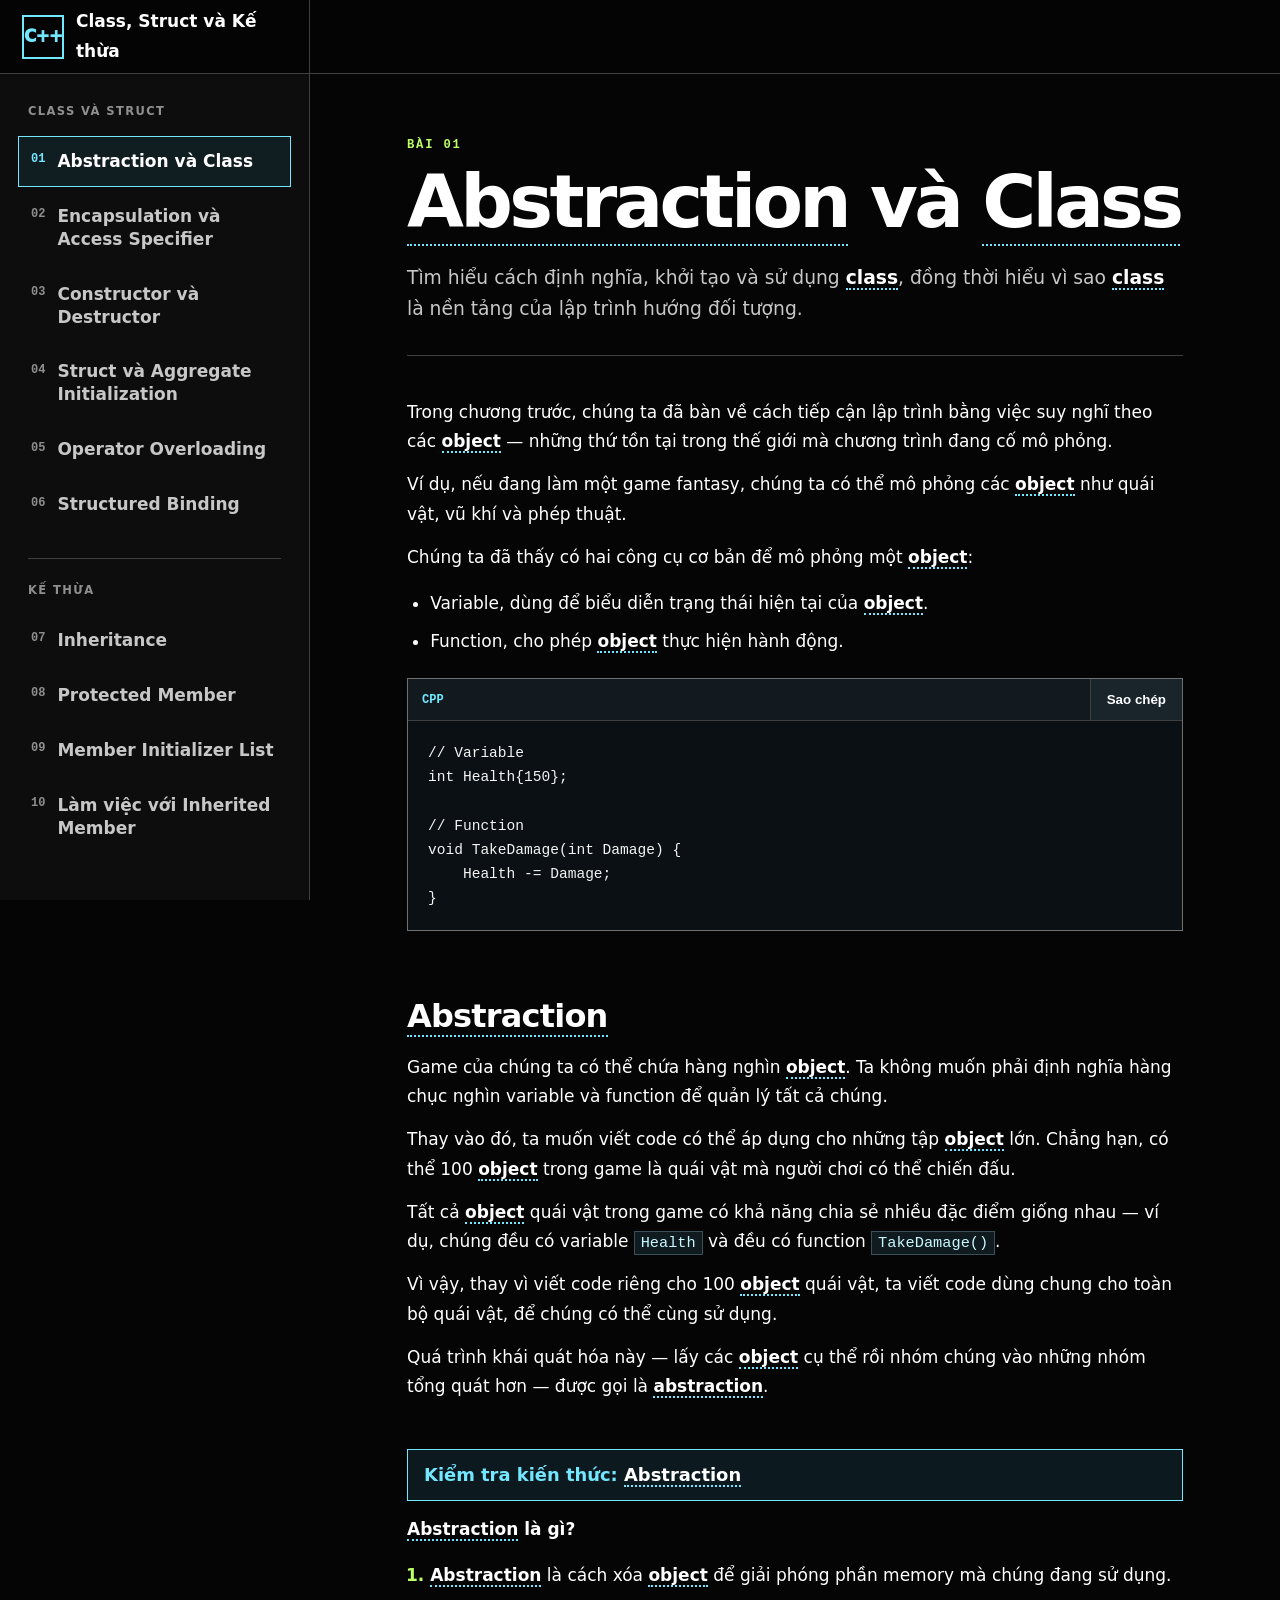
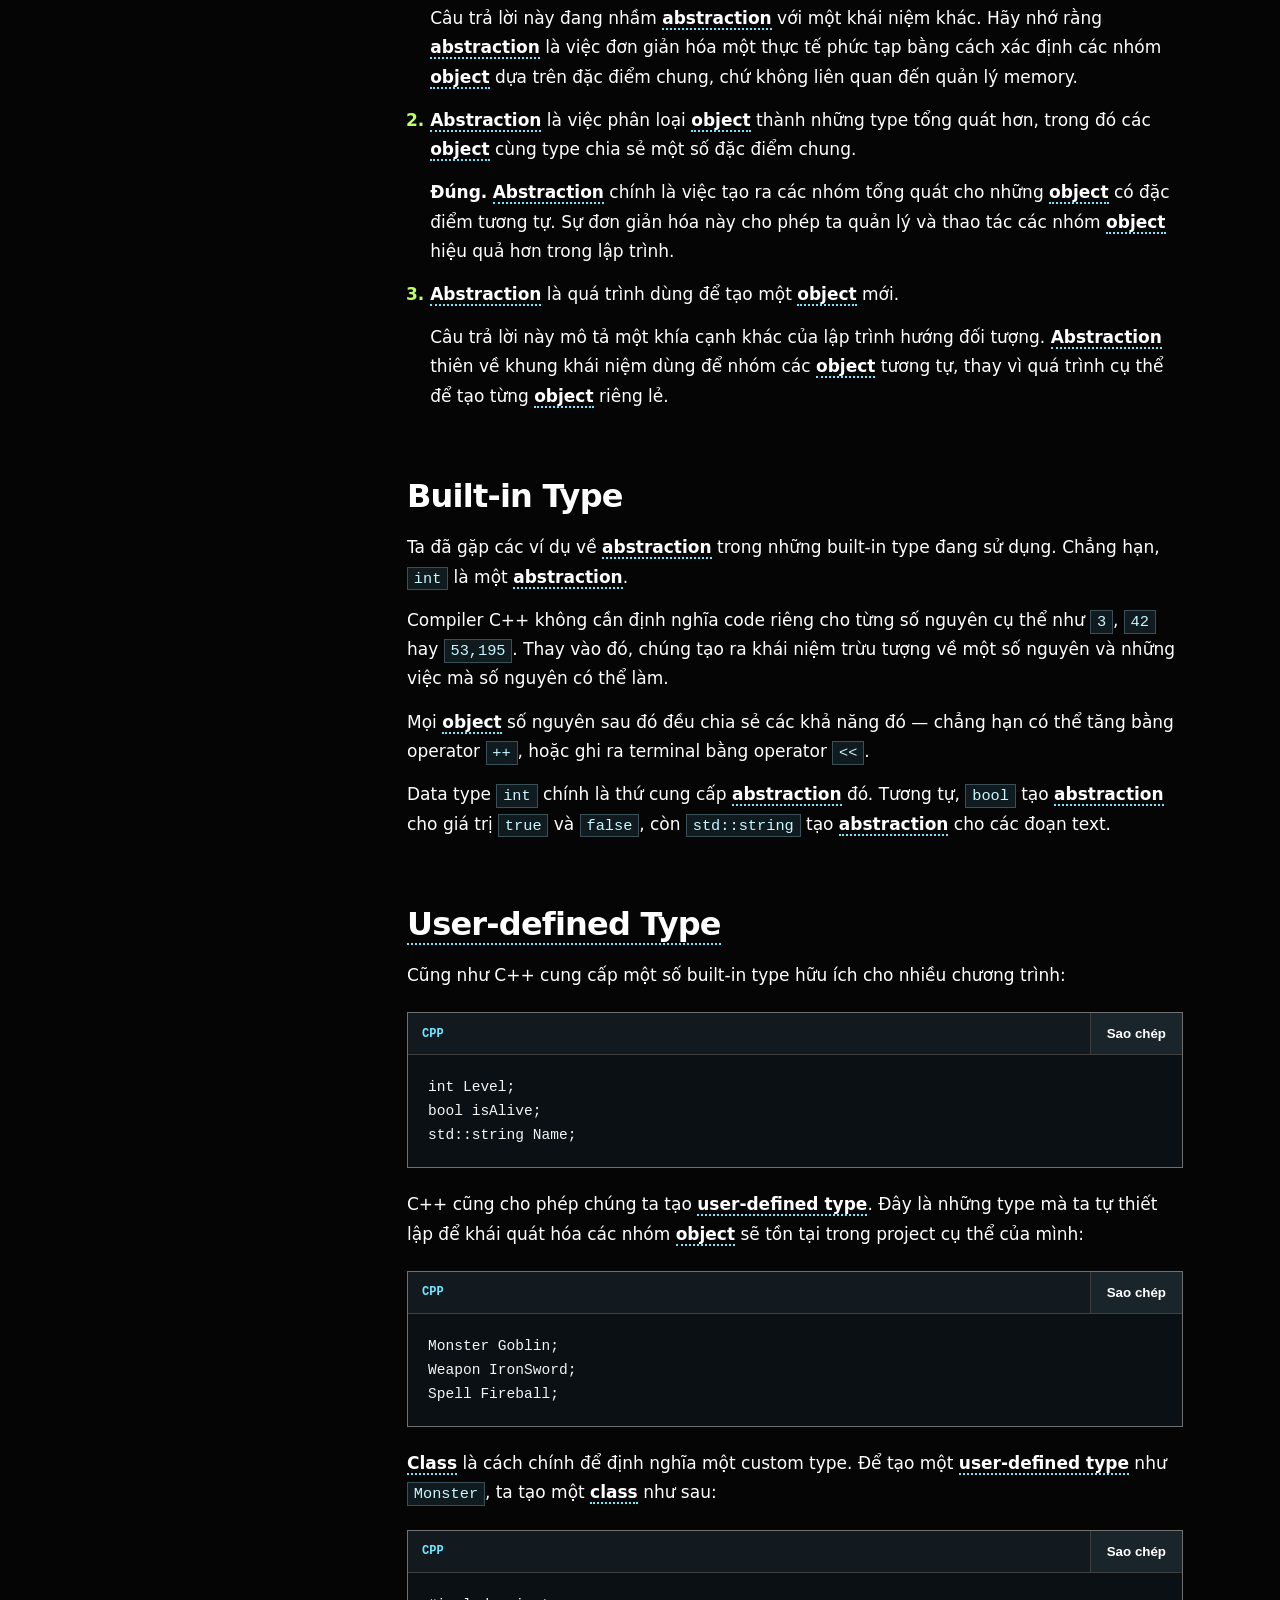
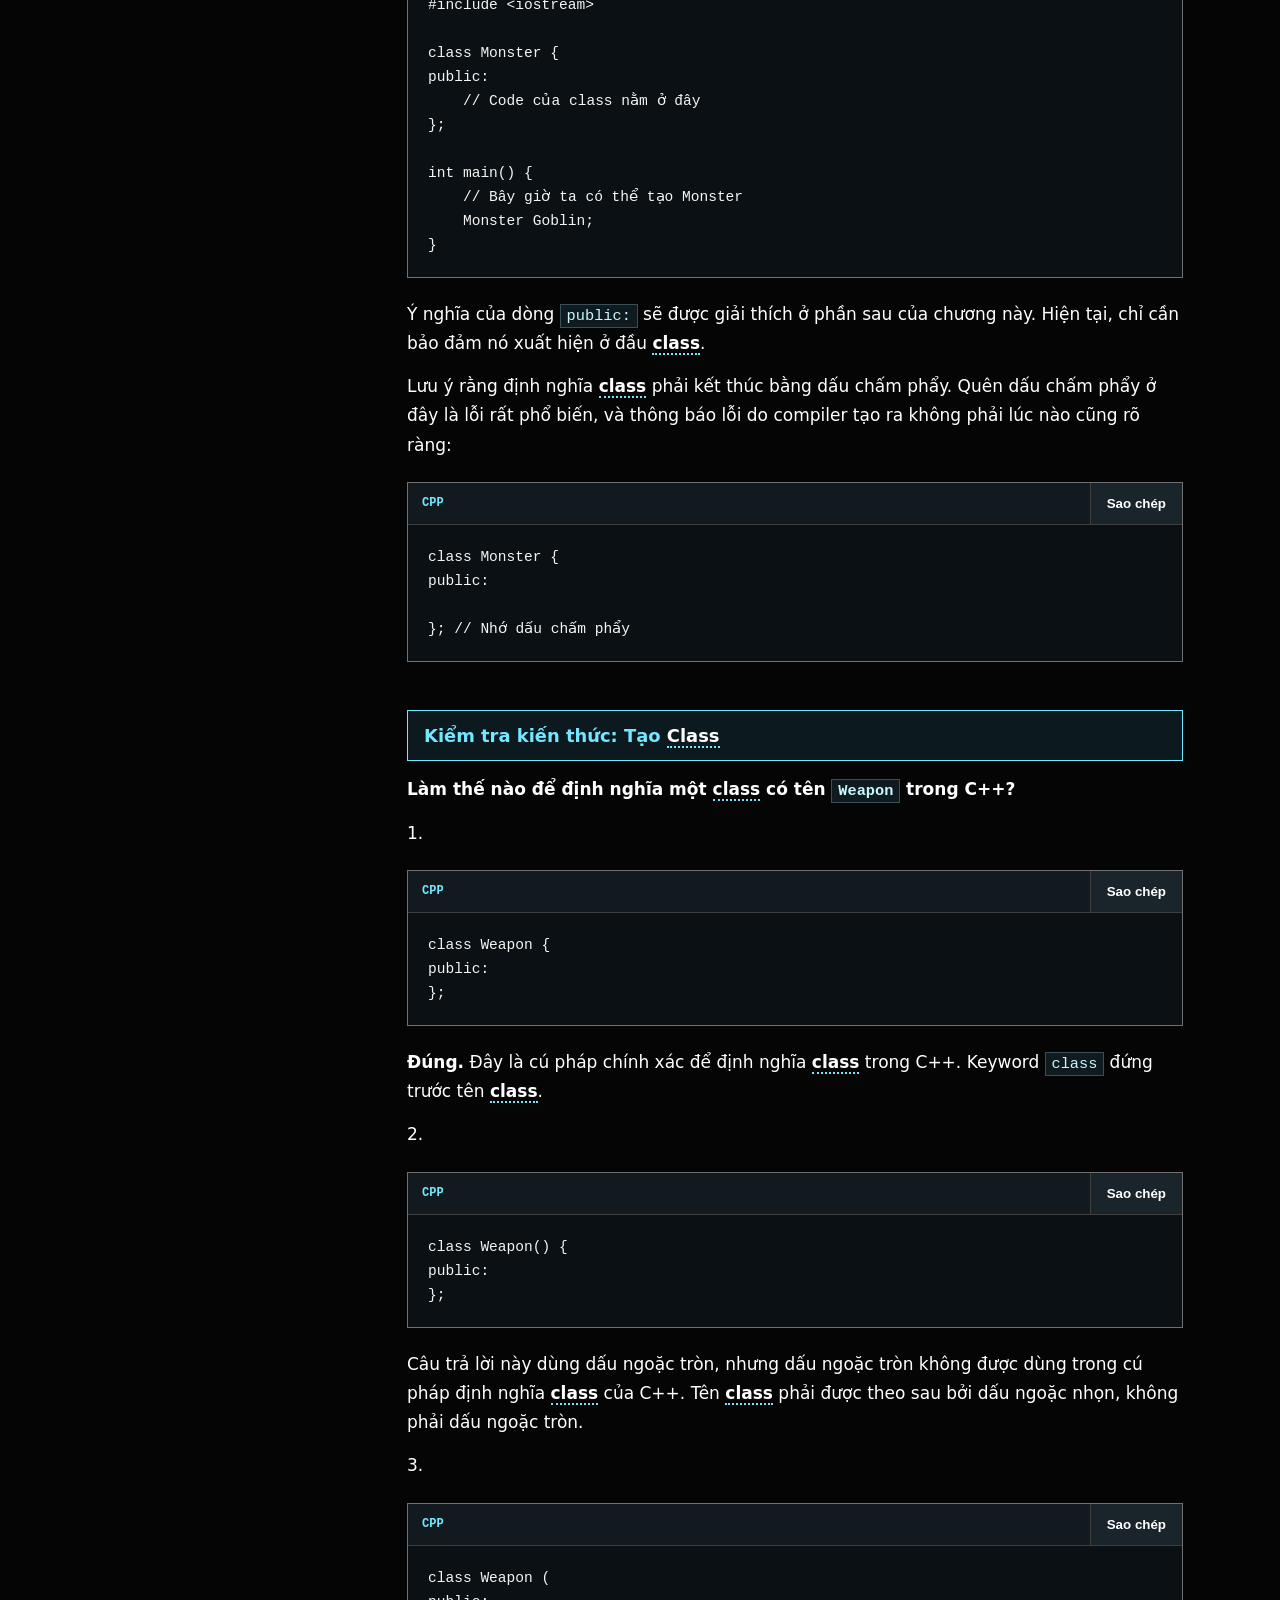
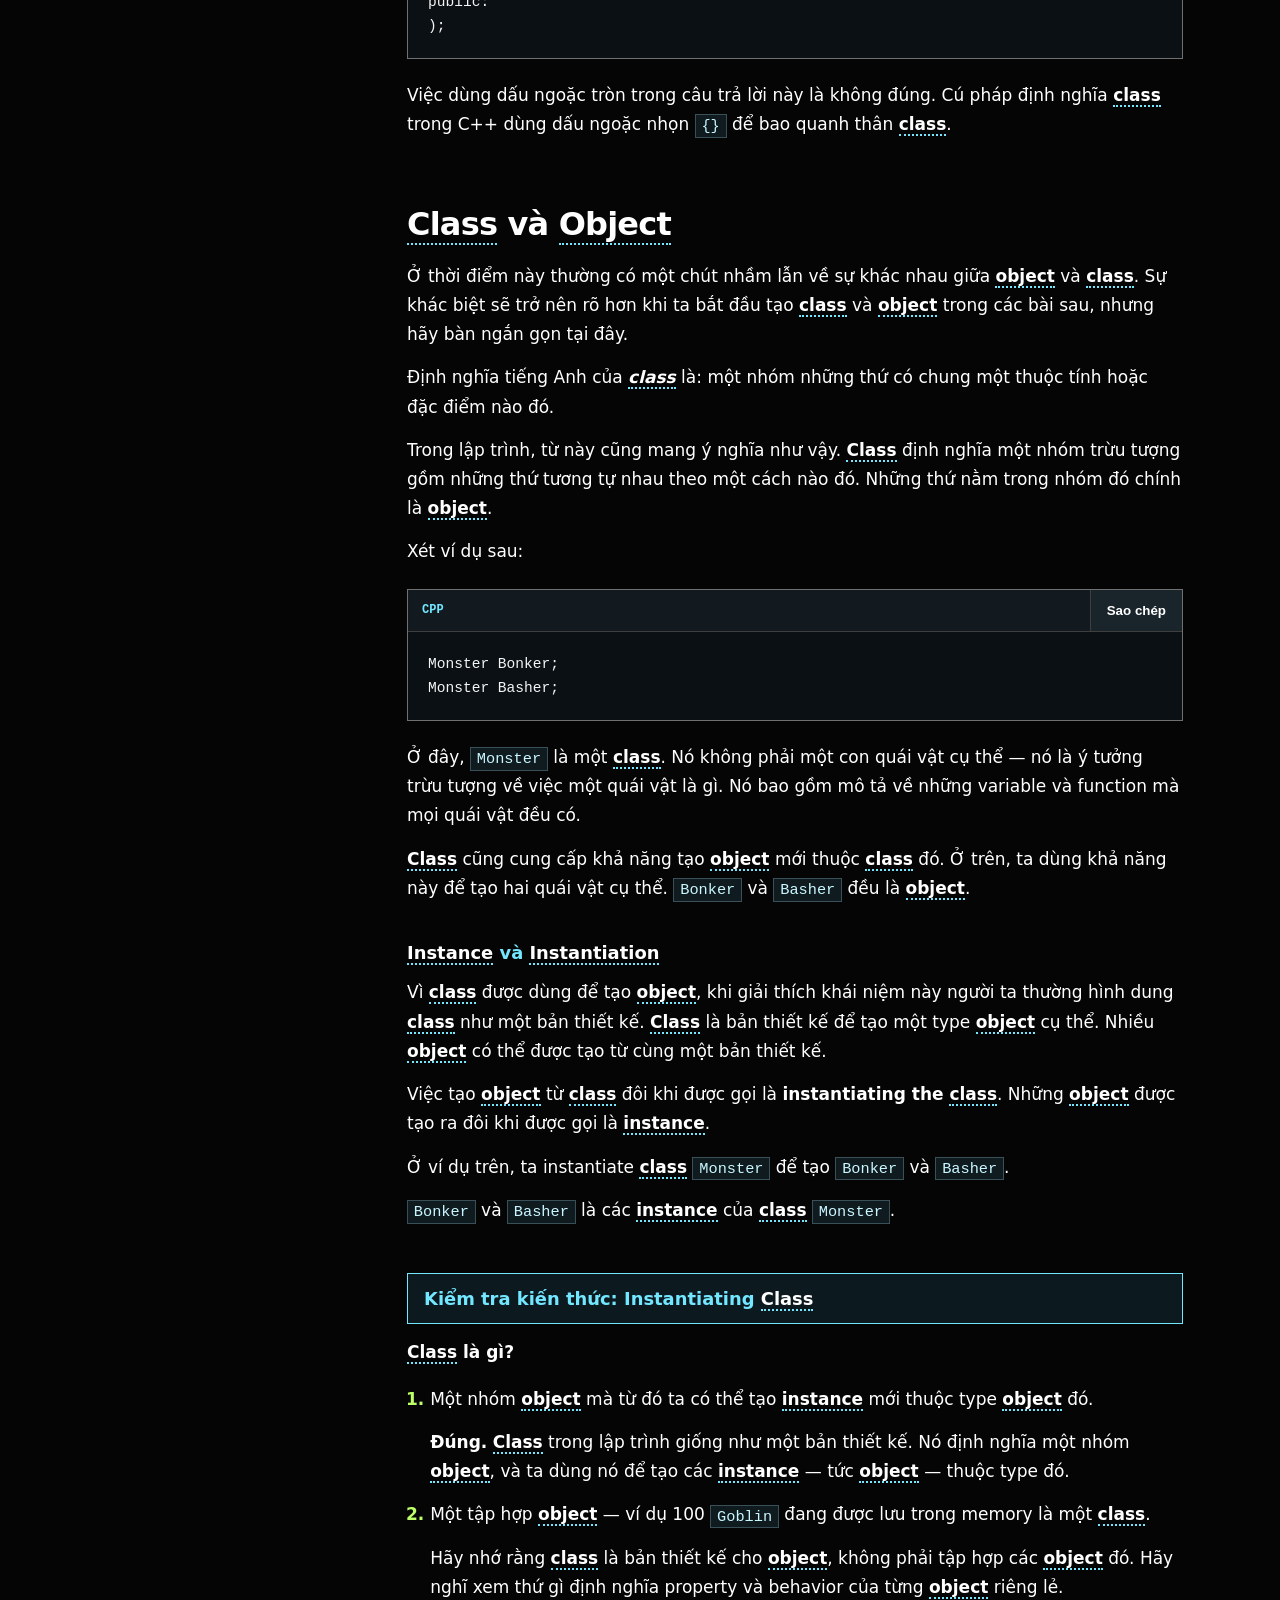
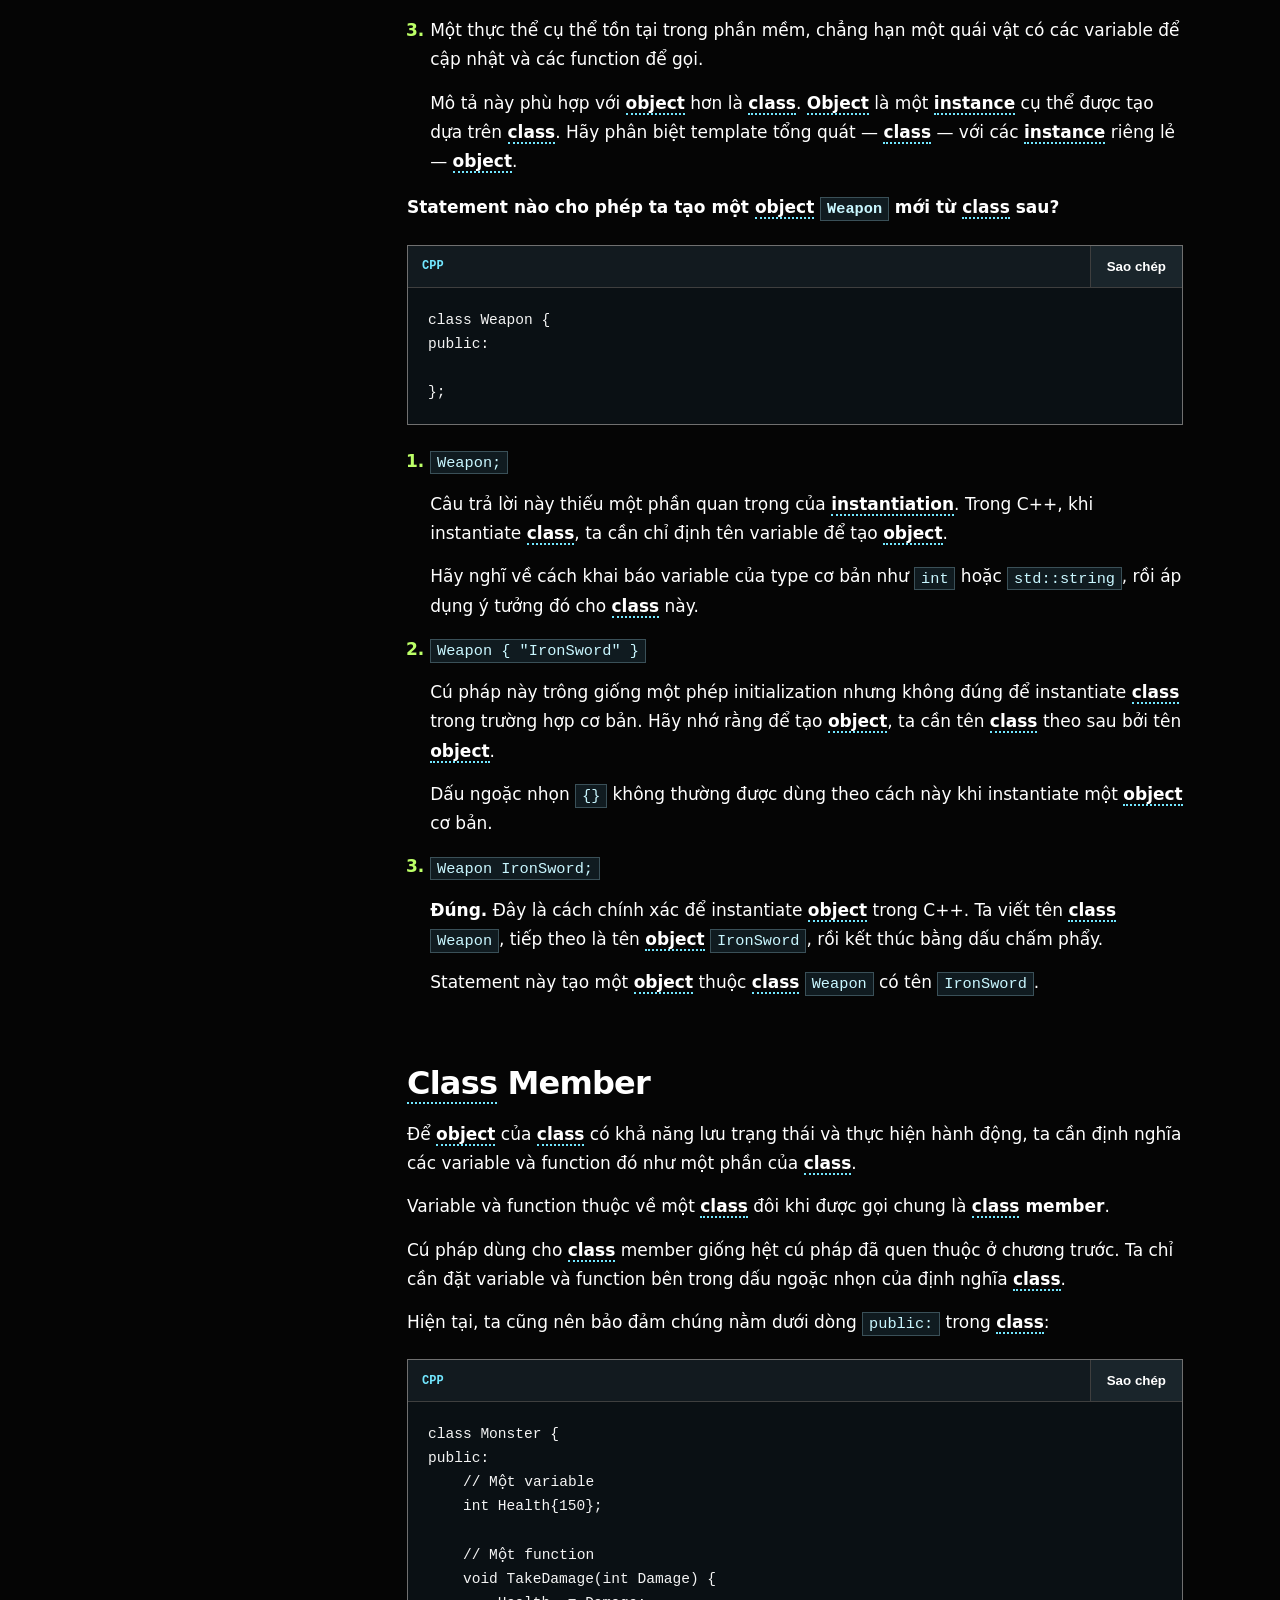
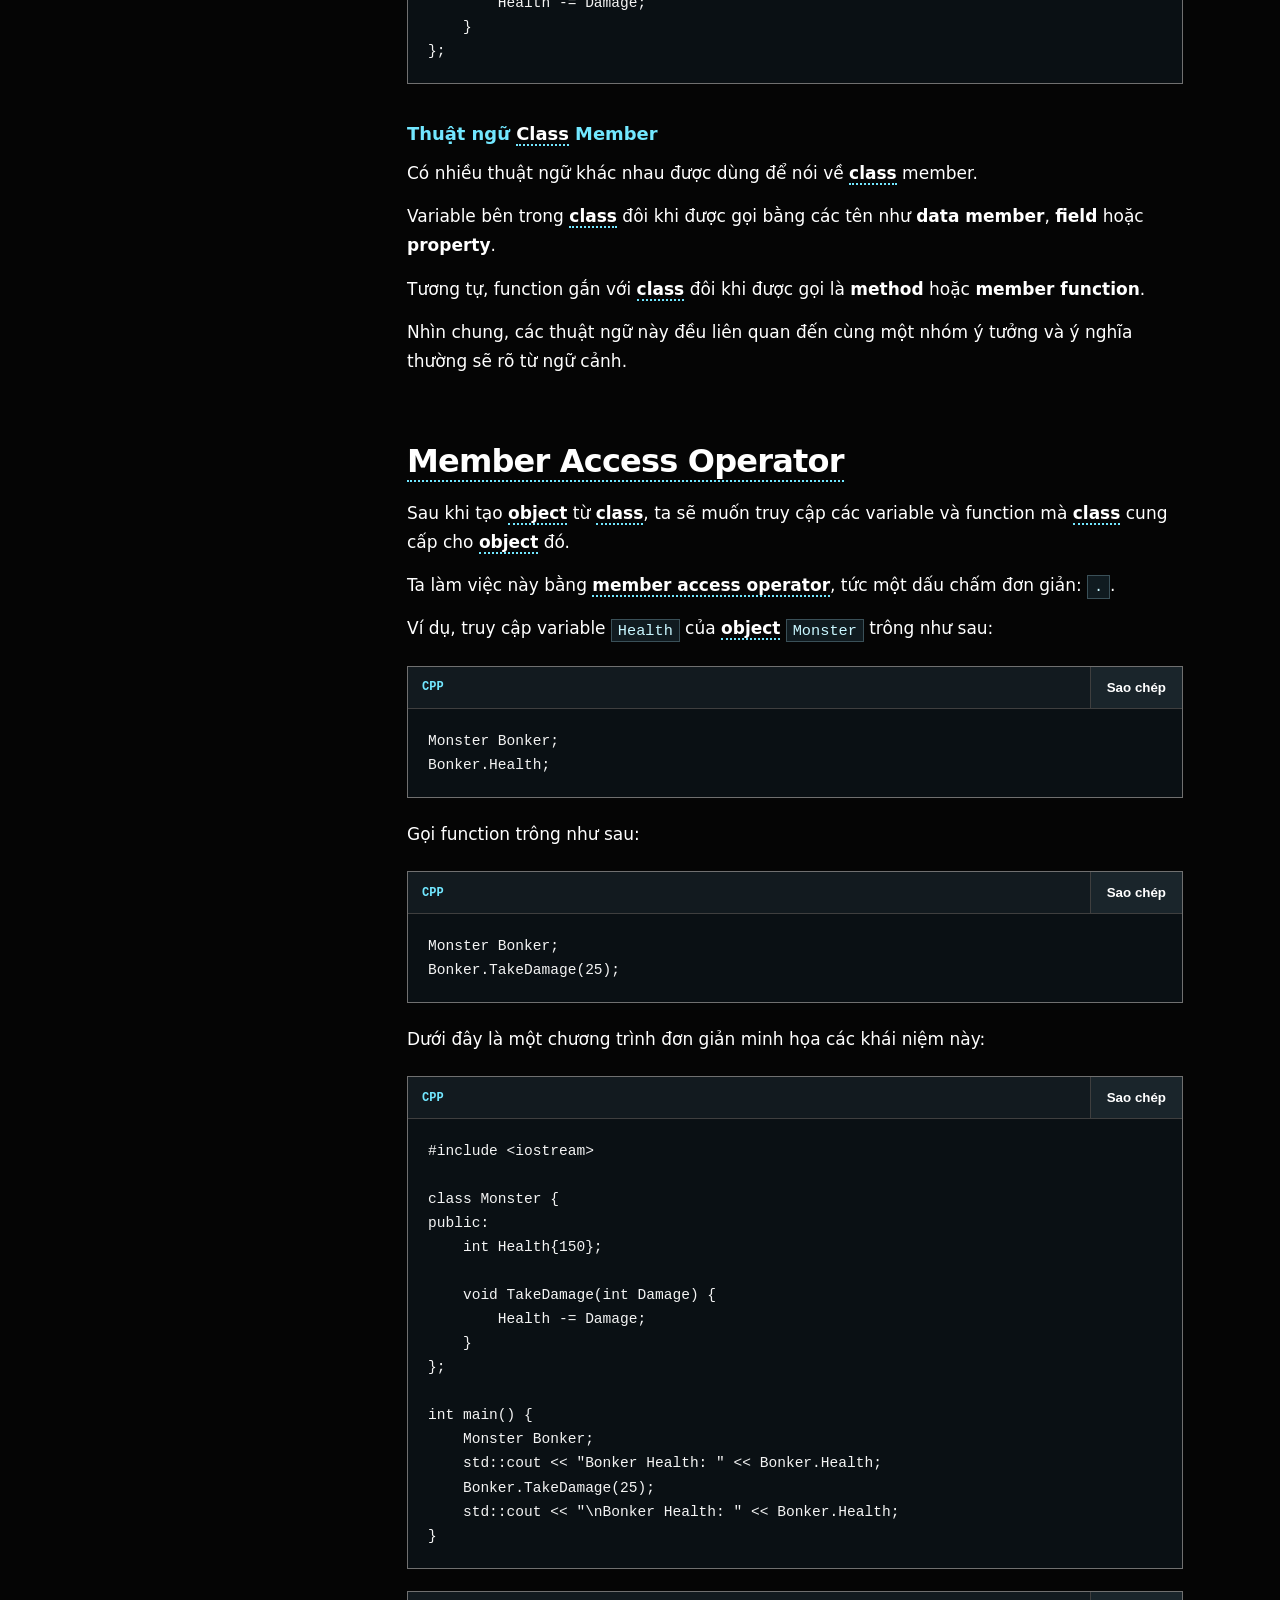
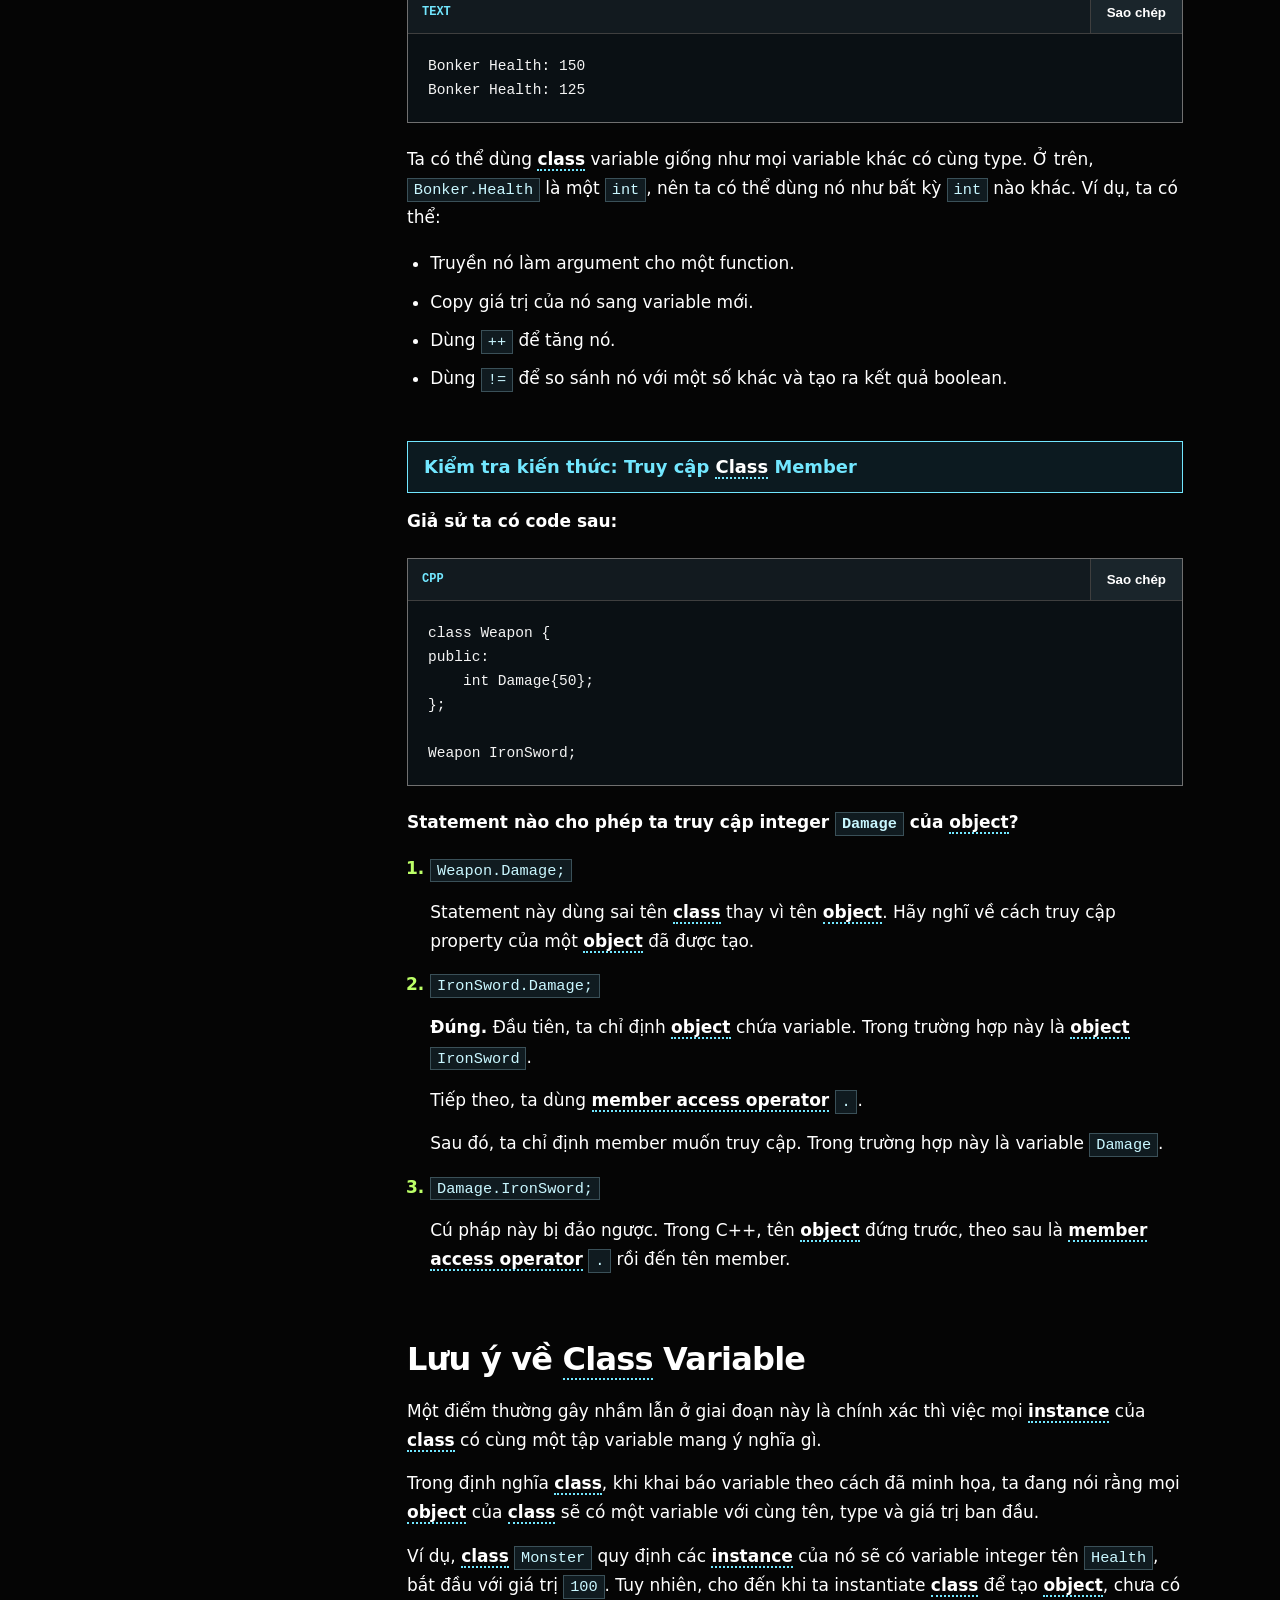
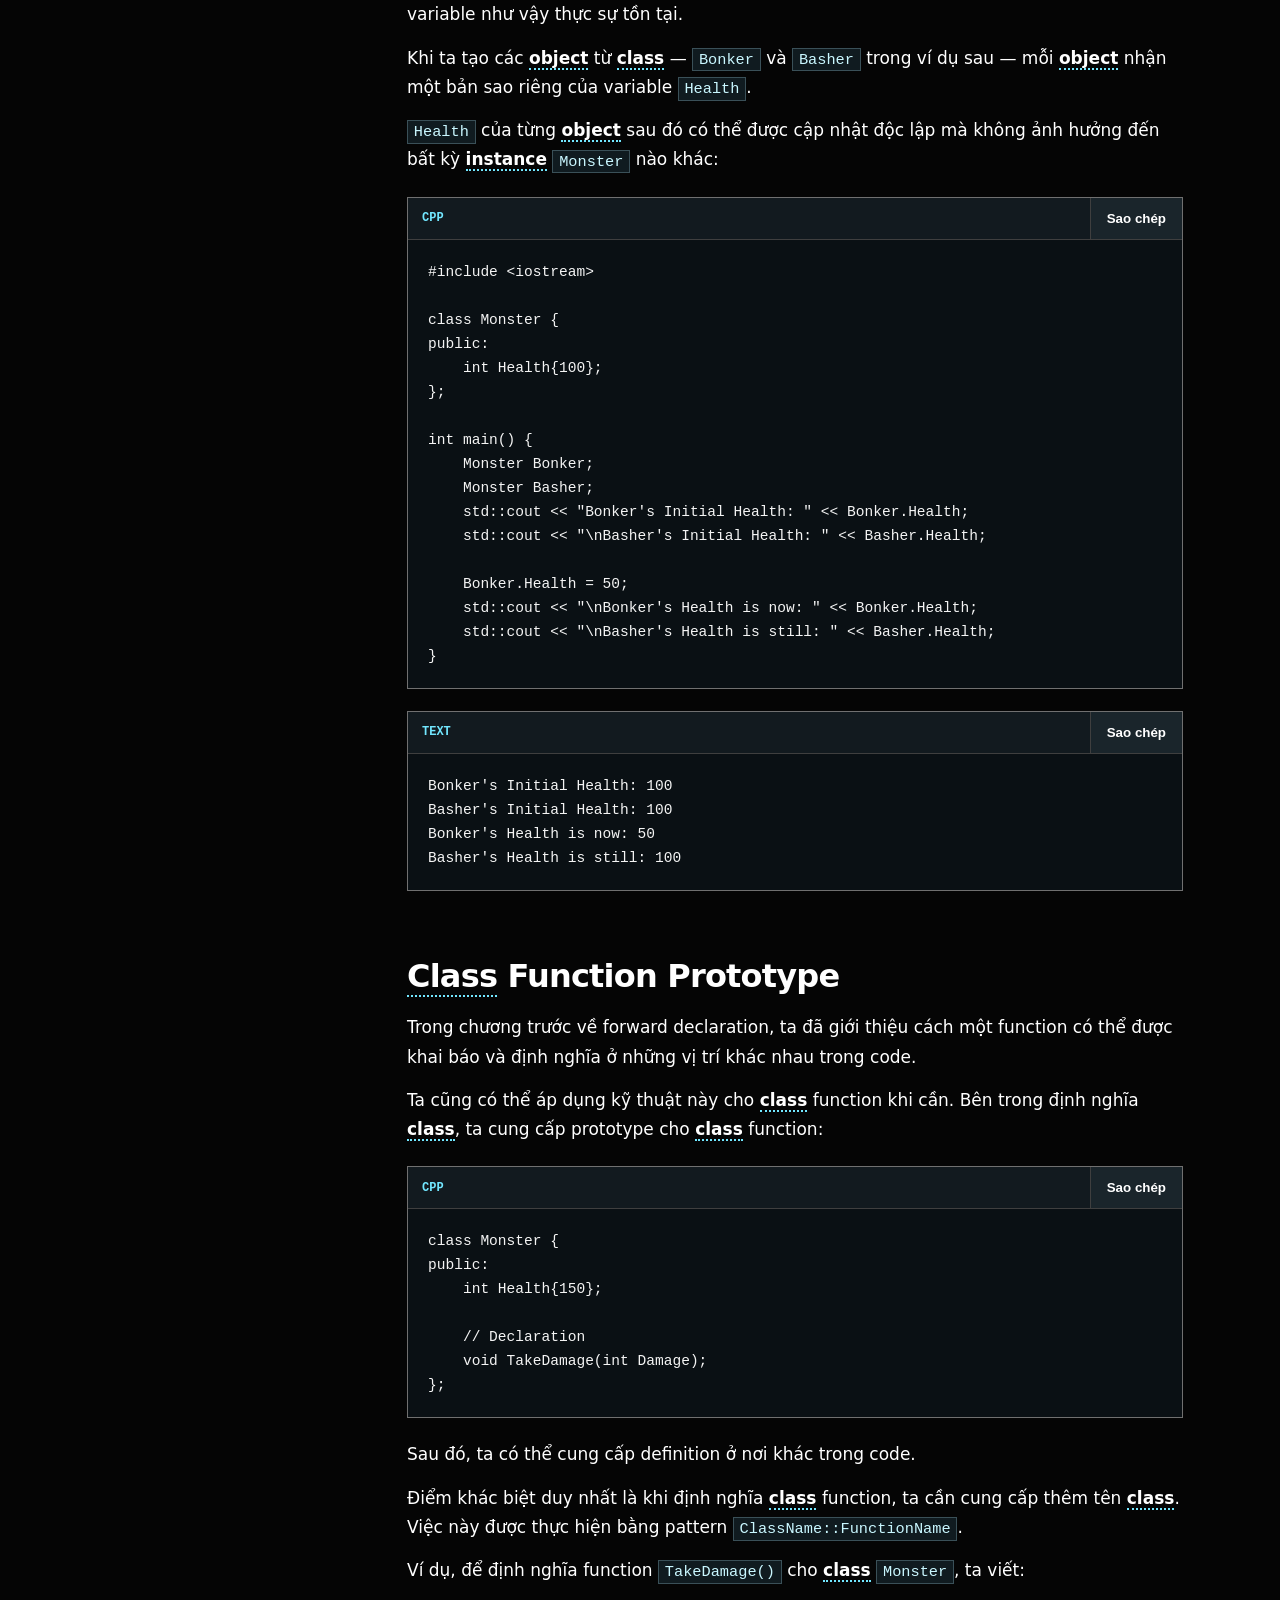
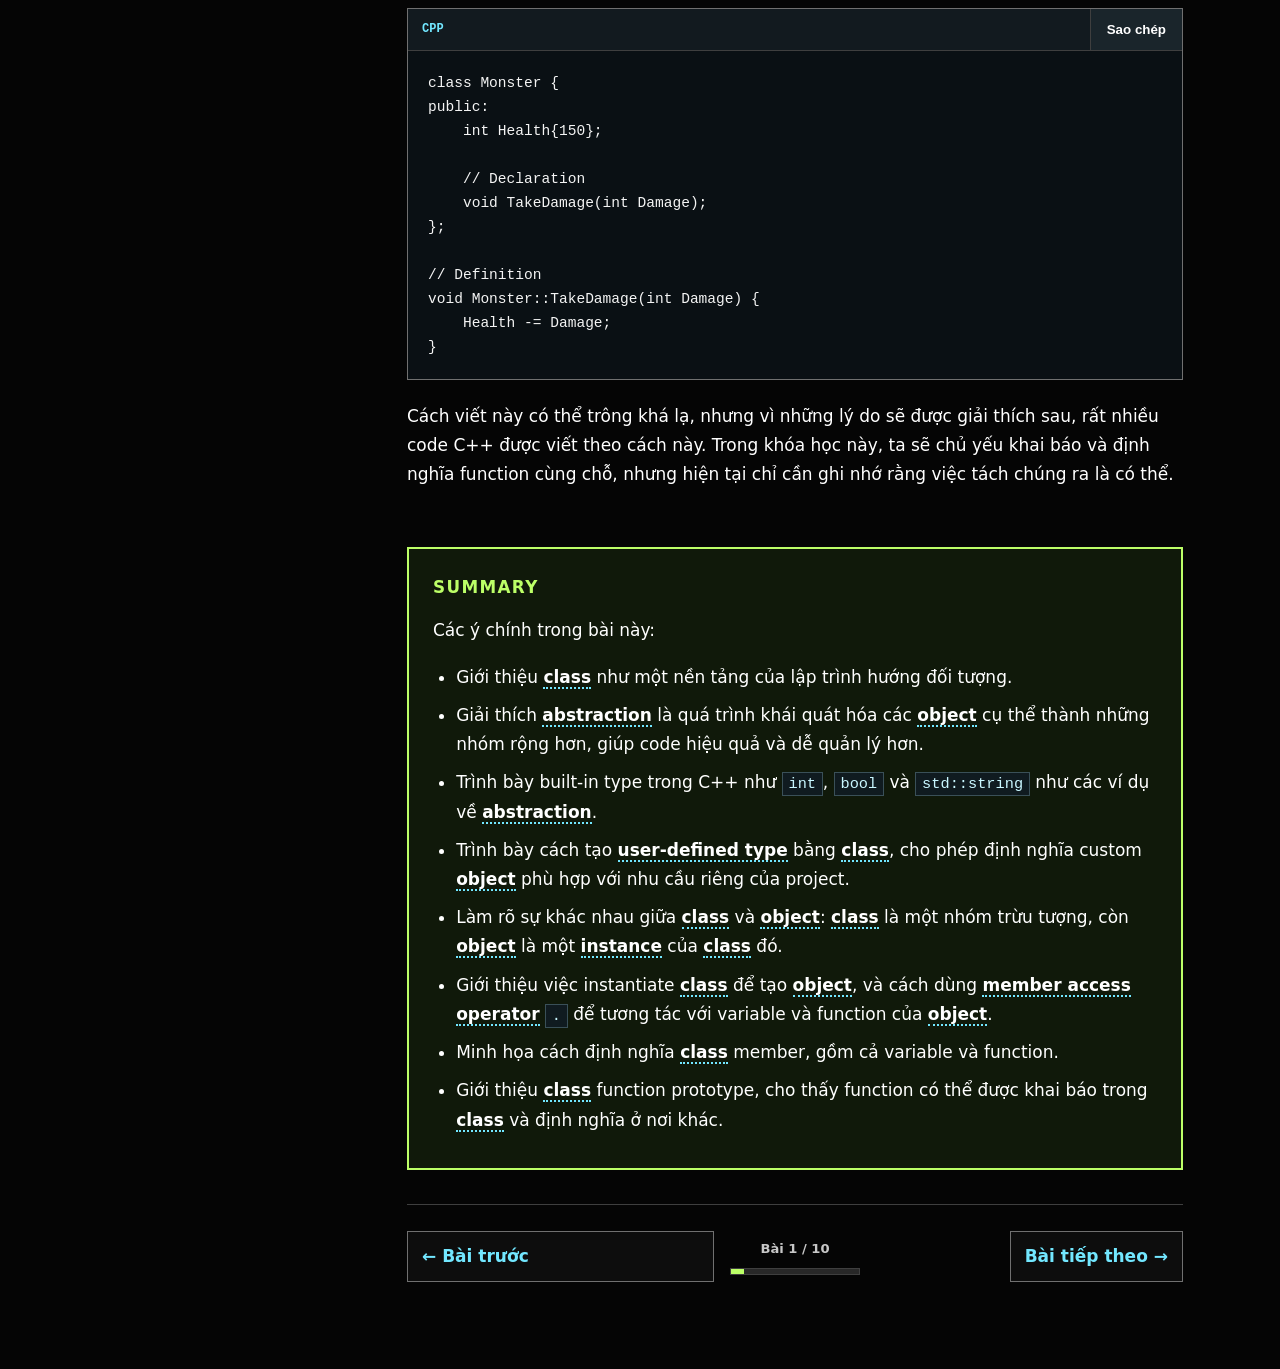
==== commit 28d4e294: "Activate complete translated lesson site" ====
--- a/index.html
+++ b/index.html
@@ -5,9 +5,10 @@
   <meta name="viewport" content="width=device-width, initial-scale=1">
   <meta name="color-scheme" content="dark">
   <meta name="theme-color" content="#050505">
-  <meta name="description" content="Khóa học C++ tiếng Việt về class, struct và kế thừa.">
+  <meta name="description" content="Khóa học C++ tiếng Việt đầy đủ về class, struct và kế thừa.">
   <title>C++: Class, Struct và Kế thừa</title>
   <link rel="stylesheet" href="styles.css">
+  <link rel="stylesheet" href="extra.css">
 </head>
 <body>
   <a class="skip-link" href="#lesson-content">Đi thẳng đến nội dung</a>
@@ -33,405 +34,10 @@
       </nav>
     </aside>
     <main id="lesson-content" class="content" tabindex="-1">
-      <article id="abstraction-and-class" class="lesson active" data-index="1">
-        <header class="lesson-header"><p class="lesson-number">BÀI 01</p><h1>Abstraction và Class</h1><p class="lead"><span class="term" data-definition="Tính trừu tượng: mô hình hóa những đặc điểm quan trọng và bỏ qua chi tiết không cần thiết." tabindex="0">Abstraction</span> giúp ta mô tả một nhóm đối tượng bằng một kiểu chung. <span class="term" data-definition="Lớp: khuôn mẫu định nghĩa dữ liệu và hành vi của object." tabindex="0">Class</span> là công cụ trung tâm để làm việc đó trong C++.</p></header>
-        <section><h2>Abstraction</h2><p>Khi nhiều đối tượng có chung dữ liệu và hành vi, ta không nên quản lý chúng bằng các biến và hàm rời rạc. Ta tạo một kiểu dữ liệu mô tả phần chung, rồi tạo các object cụ thể từ kiểu đó.</p><div class="concept-grid"><div class="concept-card"><strong>State</strong><span>Dữ liệu mô tả trạng thái hiện tại, chẳng hạn máu hoặc tên.</span></div><div class="concept-card"><strong>Behavior</strong><span>Hành vi object có thể thực hiện, chẳng hạn nhận sát thương.</span></div></div></section>
-        <section><h2>Built-in Type và User-defined Type</h2><p>C++ cung cấp các kiểu có sẵn như <code>int</code>, <code>float</code> và <code>bool</code>. Khi tự định nghĩa một class, ta tạo ra một <span class="term" data-definition="Kiểu dữ liệu do lập trình viên tự định nghĩa." tabindex="0">user-defined type</span>.</p><div class="code-block"><div class="code-toolbar"><span>cpp</span><button class="copy-button">Sao chép</button></div><pre><code>class Monster {
-public:
-    int Health{150};
-
-    void TakeDamage(int Damage) {
-        Health -= Damage;
-    }
-};</code></pre></div></section>
-        <section><h2>Class, Object và Instance</h2><p><code>Monster</code> là class. <code>Bonker</code> và <code>Basher</code> là object, hay instance, được tạo từ class đó. Quá trình tạo object từ class gọi là <span class="term" data-definition="Quá trình tạo một object cụ thể từ class." tabindex="0">instantiation</span>.</p><div class="code-block"><div class="code-toolbar"><span>cpp</span><button class="copy-button">Sao chép</button></div><pre><code>int main() {
-    Monster Bonker;
-    Monster Basher;
-}</code></pre></div></section>
-        <section><h2>Class Member và toán tử <code>.</code></h2><p>Biến trong class là data member; hàm trong class là member function. Dùng toán tử <code>.</code> để truy cập member của một object.</p><div class="code-block"><div class="code-toolbar"><span>cpp</span><button class="copy-button">Sao chép</button></div><pre><code>#include &lt;iostream&gt;
-
-int main() {
-    Monster Bonker;
-    std::cout &lt;&lt; Bonker.Health &lt;&lt; '\n';
-    Bonker.TakeDamage(25);
-    std::cout &lt;&lt; Bonker.Health &lt;&lt; '\n';
-}</code></pre></div><p>Mỗi object giữ bản sao riêng của data member. Thay đổi <code>Bonker.Health</code> không làm thay đổi <code>Basher.Health</code>.</p></section>
-        <section><h2>Function Prototype trong Class</h2><p>Member function có thể được khai báo trong class rồi định nghĩa bên ngoài bằng toán tử phân giải phạm vi <code>::</code>.</p><div class="code-block"><div class="code-toolbar"><span>cpp</span><button class="copy-button">Sao chép</button></div><pre><code>class Monster {
-public:
-    void TakeDamage(int Damage);
-
-private:
-    int Health{150};
-};
-
-void Monster::TakeDamage(int Damage) {
-    Health -= Damage;
-}</code></pre></div></section>
-        <aside class="takeaway"><strong>Tóm lại</strong><p>Class là bản mô tả chung; object là thực thể cụ thể. Class gom state và behavior vào cùng một kiểu.</p></aside>
-      </article>
-
-      <article id="encapsulation-and-access-specifier" class="lesson" data-index="2" hidden>
-        <header class="lesson-header"><p class="lesson-number">BÀI 02</p><h1>Encapsulation và Access Specifier</h1><p class="lead"><span class="term" data-definition="Tính đóng gói: gom dữ liệu và thao tác liên quan vào một object, đồng thời che giấu chi tiết triển khai." tabindex="0">Encapsulation</span> bảo vệ trạng thái hợp lệ của object và tạo ra một API rõ ràng.</p></header>
-        <section><h2>Class Invariant và Contract</h2><p><span class="term" data-definition="Điều kiện phải luôn đúng đối với mọi object hợp lệ của class." tabindex="0">Class invariant</span> là quy tắc mà object luôn phải giữ, ví dụ máu không thể nhỏ hơn 0. <span class="term" data-definition="Cam kết về cách một class hoặc function hành xử." tabindex="0">Contract</span> là lời đảm bảo mà code cung cấp cho bên sử dụng.</p><div class="code-block"><div class="code-toolbar"><span>cpp</span><button class="copy-button">Sao chép</button></div><pre><code>void TakeDamage(int Damage) {
-    Health -= Damage;
-    if (Health &lt; 0) {
-        Health = 0;
-    }
-}</code></pre></div></section>
-        <section><h2>Public và Private Member</h2><p><code>public</code> cho phép code bên ngoài truy cập. <code>private</code> chỉ cho phép member function của chính class truy cập. Trong class, mức truy cập mặc định là <code>private</code>.</p><div class="code-block"><div class="code-toolbar"><span>cpp</span><button class="copy-button">Sao chép</button></div><pre><code>class Monster {
-public:
-    void TakeDamage(int Damage) {
-        Health -= Damage;
-        if (Health &lt; 0) Health = 0;
-    }
-
-private:
-    int Health{150};
-};</code></pre></div></section>
-        <section><h2>Getter và Setter</h2><p>Getter đọc dữ liệu private. Setter cập nhật dữ liệu thông qua quy tắc kiểm tra của class.</p><div class="code-block"><div class="code-toolbar"><span>cpp</span><button class="copy-button">Sao chép</button></div><pre><code>class Monster {
-public:
-    int GetHealth() const {
-        return Health;
-    }
-
-    void SetHealth(int NewHealth) {
-        Health = NewHealth &lt; 0 ? 0 : NewHealth;
-    }
-
-private:
-    int Health{150};
-};</code></pre></div><div class="warning"><strong>Không tạo getter/setter theo phản xạ.</strong><p>Chỉ công khai thao tác mà code bên ngoài thực sự cần. Setter vô điều kiện cho mọi field sẽ làm mất ý nghĩa của <code>private</code>.</p></div></section>
-        <section><h2>API của Class</h2><p>Tập hợp public member tạo nên <span class="term" data-definition="Giao diện mà code bên ngoài dùng để tương tác với class." tabindex="0">API</span> của class. Chi tiết private có thể thay đổi mà không buộc code sử dụng class phải sửa theo.</p></section>
-        <aside class="takeaway"><strong>Tóm lại</strong><p>Encapsulation giữ invariant, giảm phụ thuộc và giới hạn những thao tác mà code bên ngoài được phép thực hiện.</p></aside>
-      </article>
-
-      <article id="constructor-and-destructor" class="lesson" data-index="3" hidden>
-        <header class="lesson-header"><p class="lesson-number">BÀI 03</p><h1>Constructor và Destructor</h1><p class="lead"><span class="term" data-definition="Hàm thành viên đặc biệt tự chạy khi object được tạo." tabindex="0">Constructor</span> thiết lập trạng thái ban đầu; <span class="term" data-definition="Hàm thành viên đặc biệt tự chạy khi object bị hủy." tabindex="0">destructor</span> chạy khi vòng đời object kết thúc.</p></header>
-        <section><h2>Constructor</h2><p>Constructor có cùng tên với class và không có return type. Nó thường nằm trong vùng <code>public</code> để code bên ngoài có thể tạo object.</p><div class="code-block"><div class="code-toolbar"><span>cpp</span><button class="copy-button">Sao chép</button></div><pre><code>#include &lt;iostream&gt;
-
-class Monster {
-public:
-    Monster() {
-        std::cout &lt;&lt; "Ready for Battle!";
-    }
-};
-
-int main() {
-    Monster Goblin;
-}</code></pre></div></section>
-        <section><h2>Constructor Parameter</h2><div class="code-block"><div class="code-toolbar"><span>cpp</span><button class="copy-button">Sao chép</button></div><pre><code>#include &lt;string&gt;
-
-class Monster {
-public:
-    Monster(std::string Name, int Health)
-        : mName{Name}, mHealth{Health} {}
-
-private:
-    std::string mName;
-    int mHealth;
-};
-
-Monster Goblin{"Bonker", 150};</code></pre></div><p>Tiền tố <code>m</code> chỉ là naming convention để phân biệt member với parameter.</p></section>
-        <section><h2>Nhiều Constructor và Default Argument</h2><p>Một class có thể overload constructor nếu danh sách parameter khác nhau. Default argument thường giúp gộp các overload gần giống nhau.</p><div class="code-block"><div class="code-toolbar"><span>cpp</span><button class="copy-button">Sao chép</button></div><pre><code>Monster(std::string Name, int Health = 150)
-    : mName{Name}, mHealth{Health} {}
-
-Monster Bonker{"Bonker"};
-Monster Basher{"Basher", 250};</code></pre></div></section>
-        <section><h2>Ambiguous Constructor Call</h2><p>Tên parameter không tham gia vào overload resolution. Hai constructor có cùng kiểu parameter là trùng chữ ký.</p><div class="code-block"><div class="code-toolbar"><span>cpp</span><button class="copy-button">Sao chép</button></div><pre><code>class Monster {
-public:
-    Monster(int Level) {}
-    Monster(int Health) {} // Lỗi: cùng chữ ký Monster(int)
-};</code></pre></div></section>
-        <section><h2>Default Constructor</h2><p>Nếu class không khai báo constructor, compiler có thể sinh default constructor. Sau khi khai báo custom constructor, có thể yêu cầu tạo lại bằng <code>= default</code>.</p><div class="code-block"><div class="code-toolbar"><span>cpp</span><button class="copy-button">Sao chép</button></div><pre><code>class Monster {
-public:
-    Monster() = default;
-    Monster(std::string Name, int Health = 150)
-        : mName{Name}, mHealth{Health} {}
-
-private:
-    std::string mName;
-    int mHealth{150};
-};</code></pre></div></section>
-        <section><h2>Destructor</h2><div class="code-block"><div class="code-toolbar"><span>cpp</span><button class="copy-button">Sao chép</button></div><pre><code>#include &lt;iostream&gt;
-
-class Monster {
-public:
-    Monster() { std::cout &lt;&lt; "Monster Created\n"; }
-    ~Monster() { std::cout &lt;&lt; "Monster Destroyed\n"; }
-};
-
-void SomeFunction() {
-    Monster Goblin;
-} // Goblin bị hủy tại đây</code></pre></div></section>
-        <aside class="takeaway"><strong>Tóm lại</strong><p>Constructor chạy khi object được tạo; destructor chạy khi object bị hủy. Mỗi lời gọi constructor phải khớp duy nhất một overload.</p></aside>
-      </article>
-
-      <article id="struct-and-aggregate-initialization" class="lesson" data-index="4" hidden>
-        <header class="lesson-header"><p class="lesson-number">BÀI 04</p><h1>Struct và Aggregate Initialization</h1><p class="lead"><span class="term" data-definition="Kiểu tổng hợp tương tự class nhưng member mặc định là public." tabindex="0">Struct</span> phù hợp với những kiểu dữ liệu đơn giản, chủ yếu dùng để gom các giá trị liên quan.</p></header>
-        <section><h2>Tạo Struct</h2><div class="code-block"><div class="code-toolbar"><span>cpp</span><button class="copy-button">Sao chép</button></div><pre><code>struct Vector3 {
-    float x;
-    float y;
-    float z;
-};
-
-Vector3 Position;</code></pre></div></section>
-        <section><h2>Struct và Class: khác biệt kỹ thuật</h2><div class="table-wrap"><table><thead><tr><th></th><th>Struct</th><th>Class</th></tr></thead><tbody><tr><th>Member mặc định</th><td><code>public</code></td><td><code>private</code></td></tr><tr><th>Inheritance mặc định</th><td><code>public</code></td><td><code>private</code></td></tr></tbody></table></div><p>Ngoài hai mặc định này, struct và class có gần như cùng khả năng ngôn ngữ.</p></section>
-        <section><h2>Khác biệt về ý nghĩa sử dụng</h2><p>Thông lệ là dùng struct cho dữ liệu đơn giản với member public; dùng class khi cần invariant, encapsulation và hành vi phức tạp.</p></section>
-        <section><h2>Aggregate Initialization</h2><p><span class="term" data-definition="Khởi tạo các member theo thứ tự khai báo bằng danh sách trong dấu ngoặc nhọn." tabindex="0">Aggregate initialization</span> cho phép cung cấp trực tiếp giá trị member.</p><div class="code-block"><div class="code-toolbar"><span>cpp</span><button class="copy-button">Sao chép</button></div><pre><code>Vector3 Position{1.0F, 2.0F, 3.0F};
-
-// x = 1.0F, y = 2.0F, z = 3.0F</code></pre></div><p>Giá trị được ghép theo thứ tự member, không theo tên biến.</p></section>
-        <aside class="takeaway"><strong>Tóm lại</strong><p>Struct thường đại diện cho một nhóm dữ liệu đơn giản. Aggregate initialization giúp khởi tạo nhanh các member public theo thứ tự.</p></aside>
-      </article>
-
-      <article id="operator-overloading" class="lesson" data-index="5" hidden>
-        <header class="lesson-header"><p class="lesson-number">BÀI 05</p><h1>Operator Overloading</h1><p class="lead"><span class="term" data-definition="Định nghĩa cách toán tử có sẵn hoạt động với kiểu dữ liệu do người dùng tạo." tabindex="0">Operator overloading</span> làm cho object có thể sử dụng cú pháp tự nhiên như <code>+</code>, <code>-</code> hoặc <code>==</code>.</p></header>
-        <section><h2>Operator là Function</h2><p>Biểu thức dùng toán tử có thể được hiểu như lời gọi một function đặc biệt.</p><div class="code-block"><div class="code-toolbar"><span>cpp</span><button class="copy-button">Sao chép</button></div><pre><code>struct Vector3 {
-    float x;
-    float y;
-    float z;
-};
-
-Vector3 operator+(const Vector3&amp; Left, const Vector3&amp; Right) {
-    return {
-        Left.x + Right.x,
-        Left.y + Right.y,
-        Left.z + Right.z
-    };
-}</code></pre></div></section>
-        <section><h2>Thứ tự Operand</h2><p>Với operator nhị phân, operand bên trái và bên phải được truyền theo đúng thứ tự. Không phải phép toán nào cũng giao hoán.</p><div class="code-block"><div class="code-toolbar"><span>cpp</span><button class="copy-button">Sao chép</button></div><pre><code>Vector3 Result = Position + Offset;
-// Tương đương operator+(Position, Offset)</code></pre></div></section>
-        <section><h2>Overload bằng Member Function</h2><p>Khi operator là member function, object bên trái đóng vai trò <code>*this</code>; chỉ operand bên phải xuất hiện trong danh sách parameter.</p><div class="code-block"><div class="code-toolbar"><span>cpp</span><button class="copy-button">Sao chép</button></div><pre><code>struct Vector3 {
-    float x;
-    float y;
-    float z;
-
-    Vector3 operator+(const Vector3&amp; Other) const {
-        return {x + Other.x, y + Other.y, z + Other.z};
-    }
-};</code></pre></div></section>
-        <section><h2>Unary Operator</h2><div class="code-block"><div class="code-toolbar"><span>cpp</span><button class="copy-button">Sao chép</button></div><pre><code>Vector3 operator-() const {
-    return {-x, -y, -z};
-}</code></pre></div></section>
-        <section><h2>Prototype, Definition và Chaining</h2><p>Operator có thể được khai báo trong type rồi định nghĩa bên ngoài. Để chaining hoạt động tự nhiên, return type phải phù hợp với operator tiếp theo.</p><div class="code-block"><div class="code-toolbar"><span>cpp</span><button class="copy-button">Sao chép</button></div><pre><code>Vector3 A{1, 2, 3};
-Vector3 B{4, 5, 6};
-Vector3 C{7, 8, 9};
-Vector3 Result = A + B + C;</code></pre></div></section>
-        <aside class="takeaway"><strong>Tóm lại</strong><p>Operator overloading nên tạo ra hành vi trực quan, nhất quán với ý nghĩa quen thuộc của toán tử.</p></aside>
-      </article>
-
-      <article id="structured-binding" class="lesson" data-index="6" hidden>
-        <header class="lesson-header"><p class="lesson-number">BÀI 06</p><h1>Structured Binding</h1><p class="lead"><span class="term" data-definition="Cú pháp C++17 dùng để tách các thành phần của object thành nhiều biến được đặt tên." tabindex="0">Structured binding</span> giúp unpack struct, array, <code>std::pair</code> và <code>std::tuple</code>.</p></header>
-        <section><h2>C++ Language Standard</h2><p>Structured binding được thêm trong C++17. Dự án phải biên dịch với standard phù hợp.</p></section>
-        <section><h2>Sử dụng Structured Binding</h2><div class="code-block"><div class="code-toolbar"><span>cpp</span><button class="copy-button">Sao chép</button></div><pre><code>Vector3 Position{1.0F, 2.0F, 3.0F};
-auto [x, y, z] = Position;</code></pre></div><p>Các biến được ghép theo vị trí khai báo member, không theo tên.</p></section>
-        <section><h2>Copy, Reference và Const Reference</h2><div class="code-block"><div class="code-toolbar"><span>cpp</span><button class="copy-button">Sao chép</button></div><pre><code>auto [x1, y1, z1] = Position;          // copy
-auto&amp; [x2, y2, z2] = Position;         // reference
-const auto&amp; [x3, y3, z3] = Position;   // const reference</code></pre></div><div class="table-wrap"><table><thead><tr><th>Cú pháp</th><th>Copy?</th><th>Sửa object gốc?</th></tr></thead><tbody><tr><td><code>auto [...]</code></td><td>Có</td><td>Không</td></tr><tr><td><code>auto&amp; [...]</code></td><td>Không</td><td>Có</td></tr><tr><td><code>const auto&amp; [...]</code></td><td>Không</td><td>Không</td></tr></tbody></table></div></section>
-        <section><h2>Giới hạn</h2><ul class="key-list"><li>Số biến thường phải khớp số thành phần được tách.</li><li>Không tự động bỏ qua một member ở giữa.</li><li>Không unpack private member theo cơ chế mặc định.</li></ul></section>
-        <section><h2>Ví dụ với <code>std::pair</code></h2><div class="code-block"><div class="code-toolbar"><span>cpp</span><button class="copy-button">Sao chép</button></div><pre><code>#include &lt;string&gt;
-#include &lt;utility&gt;
-
-std::pair&lt;std::string, int&gt; GetPlayer() {
-    return {"Chuong", 42};
-}
-
-int main() {
-    auto [Name, Level] = GetPlayer();
-}</code></pre></div></section>
-        <aside class="takeaway"><strong>Tóm lại</strong><p>Structured binding tạo tên rõ nghĩa cho các thành phần. Chọn copy, reference hoặc const reference theo nhu cầu sử dụng.</p></aside>
-      </article>
-
-      <article id="inheritance" class="lesson" data-index="7" hidden>
-        <header class="lesson-header"><p class="lesson-number">BÀI 07</p><h1>Inheritance</h1><p class="lead"><span class="term" data-definition="Cơ chế tạo class mới dựa trên class đã có để tái sử dụng và mở rộng dữ liệu, hành vi." tabindex="0">Inheritance</span> mô hình hóa quan hệ “là một” giữa các type.</p></header>
-        <section><h2>Vì sao cần Inheritance?</h2><p>Khi nhiều class có chung member và behavior, việc sao chép code tạo ra trùng lặp. Inheritance cho phép đặt phần chung vào base class, rồi để các derived class kế thừa.</p><div class="compare"><div><h3>Không kế thừa</h3><pre><code>class Goblin {
-public:
-    void Render();
-};
-
-class Dragon {
-public:
-    void Render();
-};</code></pre></div><div><h3>Có kế thừa</h3><pre><code>class Actor {
-public:
-    void Render();
-};
-
-class Goblin : public Actor {};
-class Dragon : public Actor {};</code></pre></div></div></section>
-        <section><h2>Parent, Child, Base và Derived Class</h2><p>Class được kế thừa thường gọi là parent hoặc base class. Class kế thừa gọi là child, subclass hoặc derived class.</p></section>
-        <section><h2>Implement Inheritance</h2><div class="code-block"><div class="code-toolbar"><span>cpp</span><button class="copy-button">Sao chép</button></div><pre><code>class Actor {
-public:
-    void Render() const {}
-};
-
-class Goblin : public Actor {
-public:
-    void Attack() {}
-};
-
-int main() {
-    Goblin Bonker;
-    Bonker.Render(); // inherited member
-    Bonker.Attack();
-}</code></pre></div><p><code>public</code> ở đây là access mode của inheritance. Với public inheritance, public member của base class tiếp tục là public trong derived class.</p></section>
-        <section><h2>Inheritance Relationship</h2><p>Chỉ dùng inheritance khi derived type thực sự “là một” base type. Goblin là một Actor hợp lý; Weapon là một Actor có thể không hợp lý tùy thiết kế.</p></section>
-        <section><h2>Nhiều tầng Inheritance</h2><div class="code-block"><div class="code-toolbar"><span>cpp</span><button class="copy-button">Sao chép</button></div><pre><code>class Actor {};
-class Character : public Actor {};
-class Monster : public Character {};
-class Goblin : public Monster {};</code></pre></div><p><code>Goblin</code> nhận các member có thể kế thừa từ toàn bộ chuỗi base class.</p></section>
-        <section><h2>Ngăn Inheritance bằng <code>final</code></h2><div class="code-block"><div class="code-toolbar"><span>cpp</span><button class="copy-button">Sao chép</button></div><pre><code>class Goblin final : public Monster {};
-
-// class EliteGoblin : public Goblin {}; // Lỗi</code></pre></div></section>
-        <aside class="takeaway"><strong>Tóm lại</strong><p>Inheritance tái sử dụng phần chung và thể hiện quan hệ “là một”. Tránh dùng nó chỉ để né viết vài dòng code.</p></aside>
-      </article>
-
-      <article id="protected-member" class="lesson" data-index="8" hidden>
-        <header class="lesson-header"><p class="lesson-number">BÀI 08</p><h1>Protected Member</h1><p class="lead"><span class="term" data-definition="Member có thể được truy cập trong chính class và derived class, nhưng không trực tiếp từ code bên ngoài." tabindex="0">Protected member</span> nằm giữa <code>public</code> và <code>private</code>.</p></header>
-        <section><h2>Giới hạn truy cập khi Inheritance</h2><p>Derived class không thể truy cập trực tiếp private member của base class. Điều này vẫn đúng dù object derived có chứa phần base bên trong.</p><div class="code-block"><div class="code-toolbar"><span>cpp</span><button class="copy-button">Sao chép</button></div><pre><code>class Actor {
-private:
-    int Health{100};
-};
-
-class Goblin : public Actor {
-public:
-    void TakeDamage(int Damage) {
-        // Health -= Damage; // Lỗi: Health là private
-    }
-};</code></pre></div></section>
-        <section><h2>Dùng <code>protected</code></h2><div class="code-block"><div class="code-toolbar"><span>cpp</span><button class="copy-button">Sao chép</button></div><pre><code>class Actor {
-protected:
-    int Health{100};
-};
-
-class Goblin : public Actor {
-public:
-    void TakeDamage(int Damage) {
-        Health -= Damage; // Hợp lệ trong derived class
-    }
-};
-
-int main() {
-    Goblin Bonker;
-    // Bonker.Health = 500; // Lỗi từ bên ngoài
-}</code></pre></div></section>
-        <section><h2>Chọn Access Specifier</h2><div class="table-wrap"><table><thead><tr><th>Specifier</th><th>Class</th><th>Derived class</th><th>Bên ngoài</th></tr></thead><tbody><tr><td><code>public</code></td><td>Có</td><td>Có</td><td>Có</td></tr><tr><td><code>protected</code></td><td>Có</td><td>Có</td><td>Không</td></tr><tr><td><code>private</code></td><td>Có</td><td>Không</td><td>Không</td></tr></tbody></table></div><div class="warning"><strong>Ưu tiên private khi có thể.</strong><p><code>protected</code> làm derived class phụ thuộc vào chi tiết triển khai của base class. Một public/protected function có kiểm soát thường an toàn hơn việc mở trực tiếp dữ liệu.</p></div></section>
-        <aside class="takeaway"><strong>Tóm lại</strong><p>Protected member cho derived class quyền truy cập nhưng vẫn chặn code bên ngoài. Dùng có chủ đích để không phá encapsulation.</p></aside>
-      </article>
-
-      <article id="member-initializer-list" class="lesson" data-index="9" hidden>
-        <header class="lesson-header"><p class="lesson-number">BÀI 09</p><h1>Member Initializer List</h1><p class="lead"><span class="term" data-definition="Danh sách nằm sau dấu hai chấm của constructor, dùng để khởi tạo trực tiếp member trước khi constructor body chạy." tabindex="0">Member initializer list</span> là cách chuẩn để khởi tạo member trong constructor.</p></header>
-        <section><h2>Định nghĩa Member Initializer List</h2><div class="code-block"><div class="code-toolbar"><span>cpp</span><button class="copy-button">Sao chép</button></div><pre><code>class Monster {
-public:
-    Monster(std::string Name, int Health)
-        : mName{Name}, mHealth{Health} {
-    }
-
-private:
-    std::string mName;
-    int mHealth;
-};</code></pre></div><p>Danh sách nằm sau dấu <code>:</code> và trước constructor body. Mỗi member được khởi tạo bằng biểu thức trong dấu ngoặc nhọn.</p></section>
-        <section><h2>Vì sao nên dùng?</h2><div class="concept-grid"><div class="concept-card"><strong>Performance</strong><span>Khởi tạo trực tiếp thay vì default-initialize rồi gán lại.</span></div><div class="concept-card"><strong>Readability</strong><span>Cho thấy ngay trạng thái ban đầu của object.</span></div><div class="concept-card"><strong>Required</strong><span>Bắt buộc với reference, const member và base class không có default constructor.</span></div></div></section>
-        <section><h2>Khởi tạo nhiều Member</h2><div class="code-block"><div class="code-toolbar"><span>cpp</span><button class="copy-button">Sao chép</button></div><pre><code>Monster(std::string Name, int Health, int Level)
-    : mName{Name},
-      mHealth{Health},
-      mLevel{Level} {
-}</code></pre></div><div class="warning"><strong>Thứ tự thực tế theo khai báo member.</strong><p>Dù viết initializer theo thứ tự nào, C++ vẫn khởi tạo member theo thứ tự chúng được khai báo trong class.</p></div></section>
-        <section><h2>Dùng Expression và Parameter</h2><div class="code-block"><div class="code-toolbar"><span>cpp</span><button class="copy-button">Sao chép</button></div><pre><code>Monster(std::string Name, int Level)
-    : mName{std::move(Name)},
-      mLevel{Level},
-      mHealth{Level * 50} {
-}</code></pre></div><p>Initializer có thể dùng parameter và expression, miễn biểu thức tạo ra kiểu phù hợp cho member.</p></section>
-        <section><h2>Trường hợp bắt buộc</h2><div class="code-block"><div class="code-toolbar"><span>cpp</span><button class="copy-button">Sao chép</button></div><pre><code>class Example {
-public:
-    Example(int Value, int&amp; Target)
-        : Constant{Value}, Reference{Target} {}
-
-private:
-    const int Constant;
-    int&amp; Reference;
-};</code></pre></div><p><code>const</code> member và reference phải được khởi tạo, không thể để trống rồi gán trong constructor body.</p></section>
-        <aside class="takeaway"><strong>Tóm lại</strong><p>Member initializer list rõ ràng, hiệu quả và đôi khi bắt buộc. Hãy ưu tiên nó thay cho gán trong constructor body.</p></aside>
-      </article>
-
-      <article id="working-with-inherited-member" class="lesson" data-index="10" hidden>
-        <header class="lesson-header"><p class="lesson-number">BÀI 10</p><h1>Làm việc với Inherited Member</h1><p class="lead">Derived class có thể kế thừa constructor, gọi constructor của base class, cập nhật inherited variable và mở rộng inherited function.</p></header>
-        <section><h2>Kế thừa Constructor</h2><p>Constructor không tự động được kế thừa theo cách member function thông thường được kế thừa. Có thể đưa constructor của base class vào derived class bằng <code>using</code>.</p><div class="code-block"><div class="code-toolbar"><span>cpp</span><button class="copy-button">Sao chép</button></div><pre><code>class Actor {
-public:
-    Actor(int Health) : mHealth{Health} {}
-
-protected:
-    int mHealth;
-};
-
-class Goblin : public Actor {
-public:
-    using Actor::Actor;
-};
-
-Goblin Bonker{150};</code></pre></div></section>
-        <section><h2>Gọi Constructor của Base Class</h2><p>Khi derived class có constructor riêng, constructor của base class được gọi trong member initializer list.</p><div class="code-block"><div class="code-toolbar"><span>cpp</span><button class="copy-button">Sao chép</button></div><pre><code>class Goblin : public Actor {
-public:
-    Goblin(std::string Name, int Health)
-        : Actor{Health}, mName{std::move(Name)} {}
-
-private:
-    std::string mName;
-};</code></pre></div><p>Base class luôn được khởi tạo trước member của derived class và trước constructor body của derived class.</p></section>
-        <section><h2>Constructor Call Order</h2><div class="code-block"><div class="code-toolbar"><span>output</span><button class="copy-button">Sao chép</button></div><pre><code>Actor constructor
-Goblin constructor
-Goblin destructor
-Actor destructor</code></pre></div><p>Khi tạo object: base constructor chạy trước, derived constructor chạy sau. Khi hủy object, thứ tự đảo ngược.</p></section>
-        <section><h2>Cập nhật Inherited Variable</h2><div class="code-block"><div class="code-toolbar"><span>cpp</span><button class="copy-button">Sao chép</button></div><pre><code>class Actor {
-protected:
-    int Health{100};
-};
-
-class Goblin : public Actor {
-public:
-    void TakeDamage(int Damage) {
-        Health -= Damage;
-    }
-};</code></pre></div></section>
-        <section><h2>Lỗi thường gặp: Shadowing Variable</h2><p>Nếu derived class khai báo member cùng tên với base class, member mới che khuất member cũ thay vì thay thế nó.</p><div class="code-block"><div class="code-toolbar"><span>cpp</span><button class="copy-button">Sao chép</button></div><pre><code>class Actor {
-protected:
-    int Health{100};
-};
-
-class Goblin : public Actor {
-private:
-    int Health{250}; // member khác, che khuất Actor::Health
-};</code></pre></div><p>Có thể chỉ rõ member base bằng <code>Actor::Health</code>, nhưng thiết kế này dễ gây nhầm và thường nên tránh.</p></section>
-        <section><h2>Shadowing Inherited Function</h2><p>Khi derived class khai báo function cùng tên, các overload cùng tên của base class có thể bị che khuất.</p><div class="code-block"><div class="code-toolbar"><span>cpp</span><button class="copy-button">Sao chép</button></div><pre><code>class Actor {
-public:
-    void Render() const {}
-    void Render(int DetailLevel) const {}
-};
-
-class Goblin : public Actor {
-public:
-    using Actor::Render;
-    void Render() const {}
-};</code></pre></div><p><code>using Actor::Render</code> đưa các overload của base class trở lại overload set trong derived class.</p></section>
-        <section><h2>Mở rộng Inherited Function</h2><p>Derived function có thể gọi phiên bản của base class rồi thêm hành vi riêng bằng tên có phạm vi.</p><div class="code-block"><div class="code-toolbar"><span>cpp</span><button class="copy-button">Sao chép</button></div><pre><code>class Actor {
-public:
-    void Render() const {
-        // Vẽ phần chung
-    }
-};
-
-class Goblin : public Actor {
-public:
-    void Render() const {
-        Actor::Render();
-        // Vẽ thêm chi tiết riêng của Goblin
-    }
-};</code></pre></div><p>Trong Unreal Engine, macro hoặc quy ước có thể cung cấp alias <code>Super</code>, nhưng C++ chuẩn dùng trực tiếp tên base class như <code>Actor::Render()</code>.</p></section>
-        <aside class="takeaway"><strong>Tóm lại</strong><p>Derived class có thể tái sử dụng và mở rộng inherited member, nhưng phải hiểu rõ constructor order, shadowing và cách gọi rõ ràng phiên bản của base class.</p></aside>
-      </article>
-
+      <div id="lesson-slot" class="lesson-slot" aria-live="polite"><p class="loading-message">Đang tải bài học…</p></div>
       <nav class="lesson-nav" aria-label="Điều hướng bài học">
         <a id="previous-lesson" href="#" hidden>← Bài trước</a>
-        <div class="lesson-progress"><span id="progress-label">Bài 1 / 10</span><div class="progress-track"><div id="progress-bar" class="progress-bar"></div></div></div>
+        <div class="lesson-progress"><span id="progress-label">Bài 1 / 10</span><div class="progress-track" aria-hidden="true"><div id="progress-bar" class="progress-bar"></div></div></div>
         <a id="next-lesson" href="#">Bài tiếp theo →</a>
       </nav>
     </main>
--- a/extra.css
+++ b/extra.css
@@ -0,0 +1 @@
+.lesson-slot{min-height:60vh}.loading-message{padding:80px 0;color:var(--muted);text-align:center}.load-error{margin:40px 0;padding:20px;border:2px solid #ff9a9a;background:#1d0d0d}.load-error strong{color:#ff9a9a}.lesson h2{margin:58px 0 18px;padding-top:8px;scroll-margin-top:100px}.lesson h3{margin:38px 0 14px;font-size:1.12rem;line-height:1.3}.lesson ul,.lesson ol{padding-left:1.45rem}.lesson li{margin:9px 0}.lesson blockquote{margin:24px 0;padding:16px 20px;border-left:3px solid var(--accent);background:#0c171c;color:var(--muted)}.quiz-heading{margin-top:48px!important;padding:13px 16px;border:1px solid var(--accent);background:#0c1a20;color:var(--accent)}.quiz-heading+p{font-weight:750}.lesson ol>li::marker{color:var(--accent-2);font-weight:850}.lesson-figure{margin:28px 0;overflow:hidden;border:1px solid var(--border-strong);background:var(--code)}.lesson-figure img{display:block;width:100%;height:auto}.lesson-figure figcaption{padding:12px 16px;border-top:1px solid var(--border);color:var(--muted);font-size:.9rem}.takeaway{display:block}.takeaway>strong{display:block;margin-bottom:12px}.takeaway ul{margin-bottom:0}.lesson pre{-webkit-overflow-scrolling:touch}.lesson pre code{min-width:max-content}.lesson-link{align-items:flex-start}.lesson-link span{margin-top:.2em;flex:0 0 auto}@media(max-width:620px){.lesson pre code{font-size:.84rem}}@media(prefers-reduced-motion:reduce){html{scroll-behavior:auto}*,*::before,*::after{transition-duration:.01ms!important}}
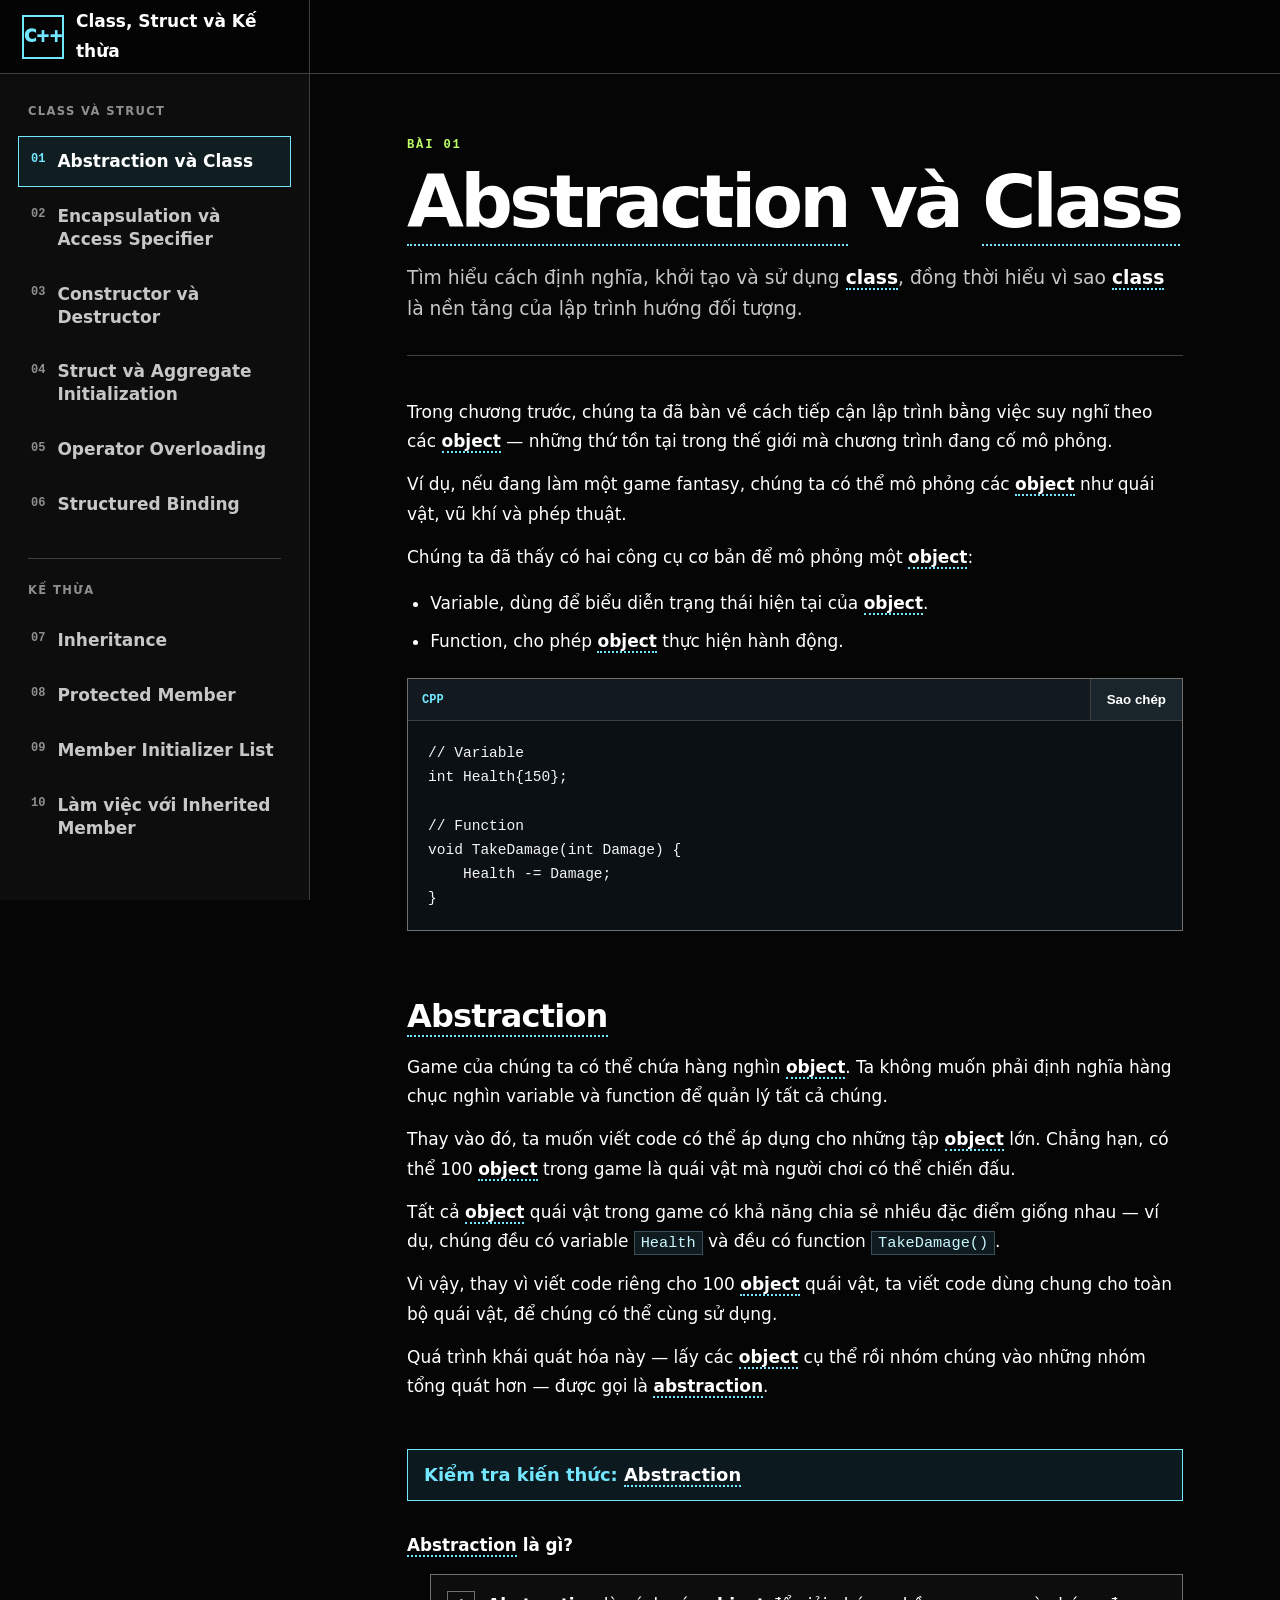
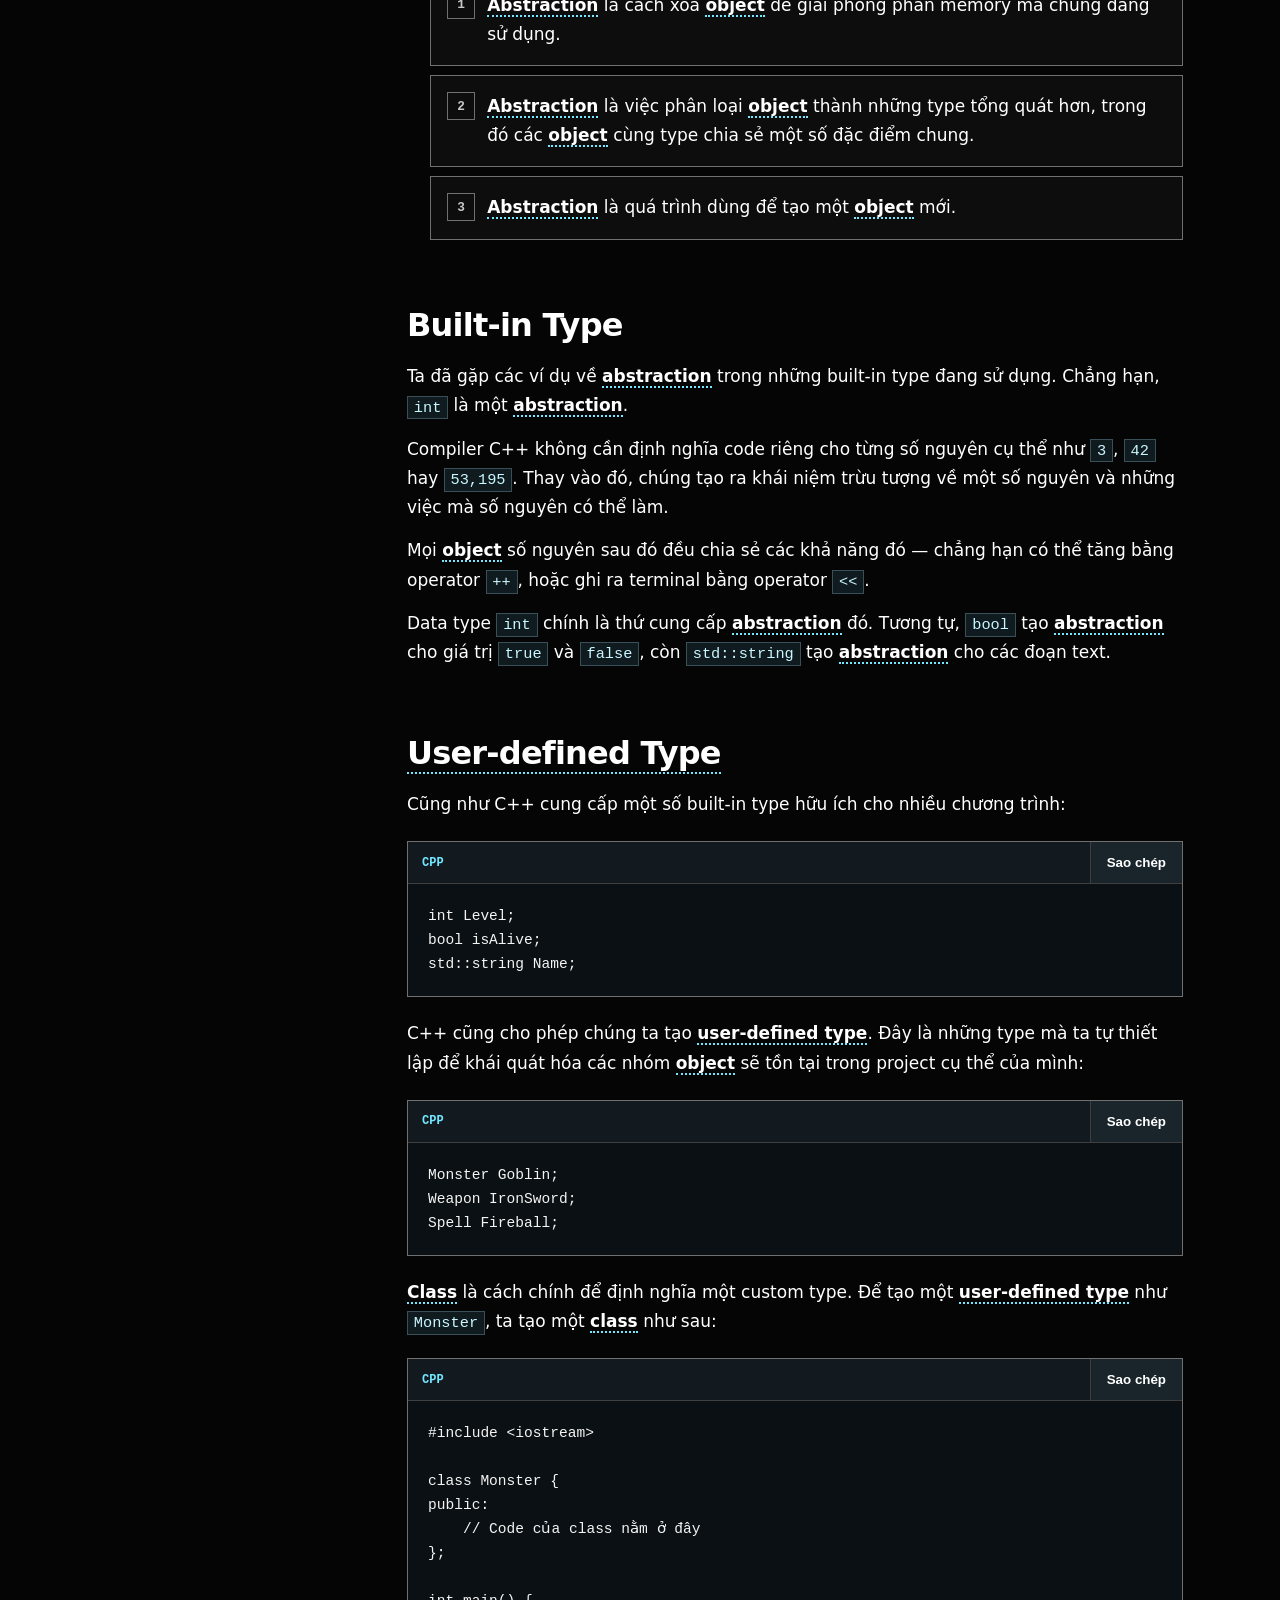
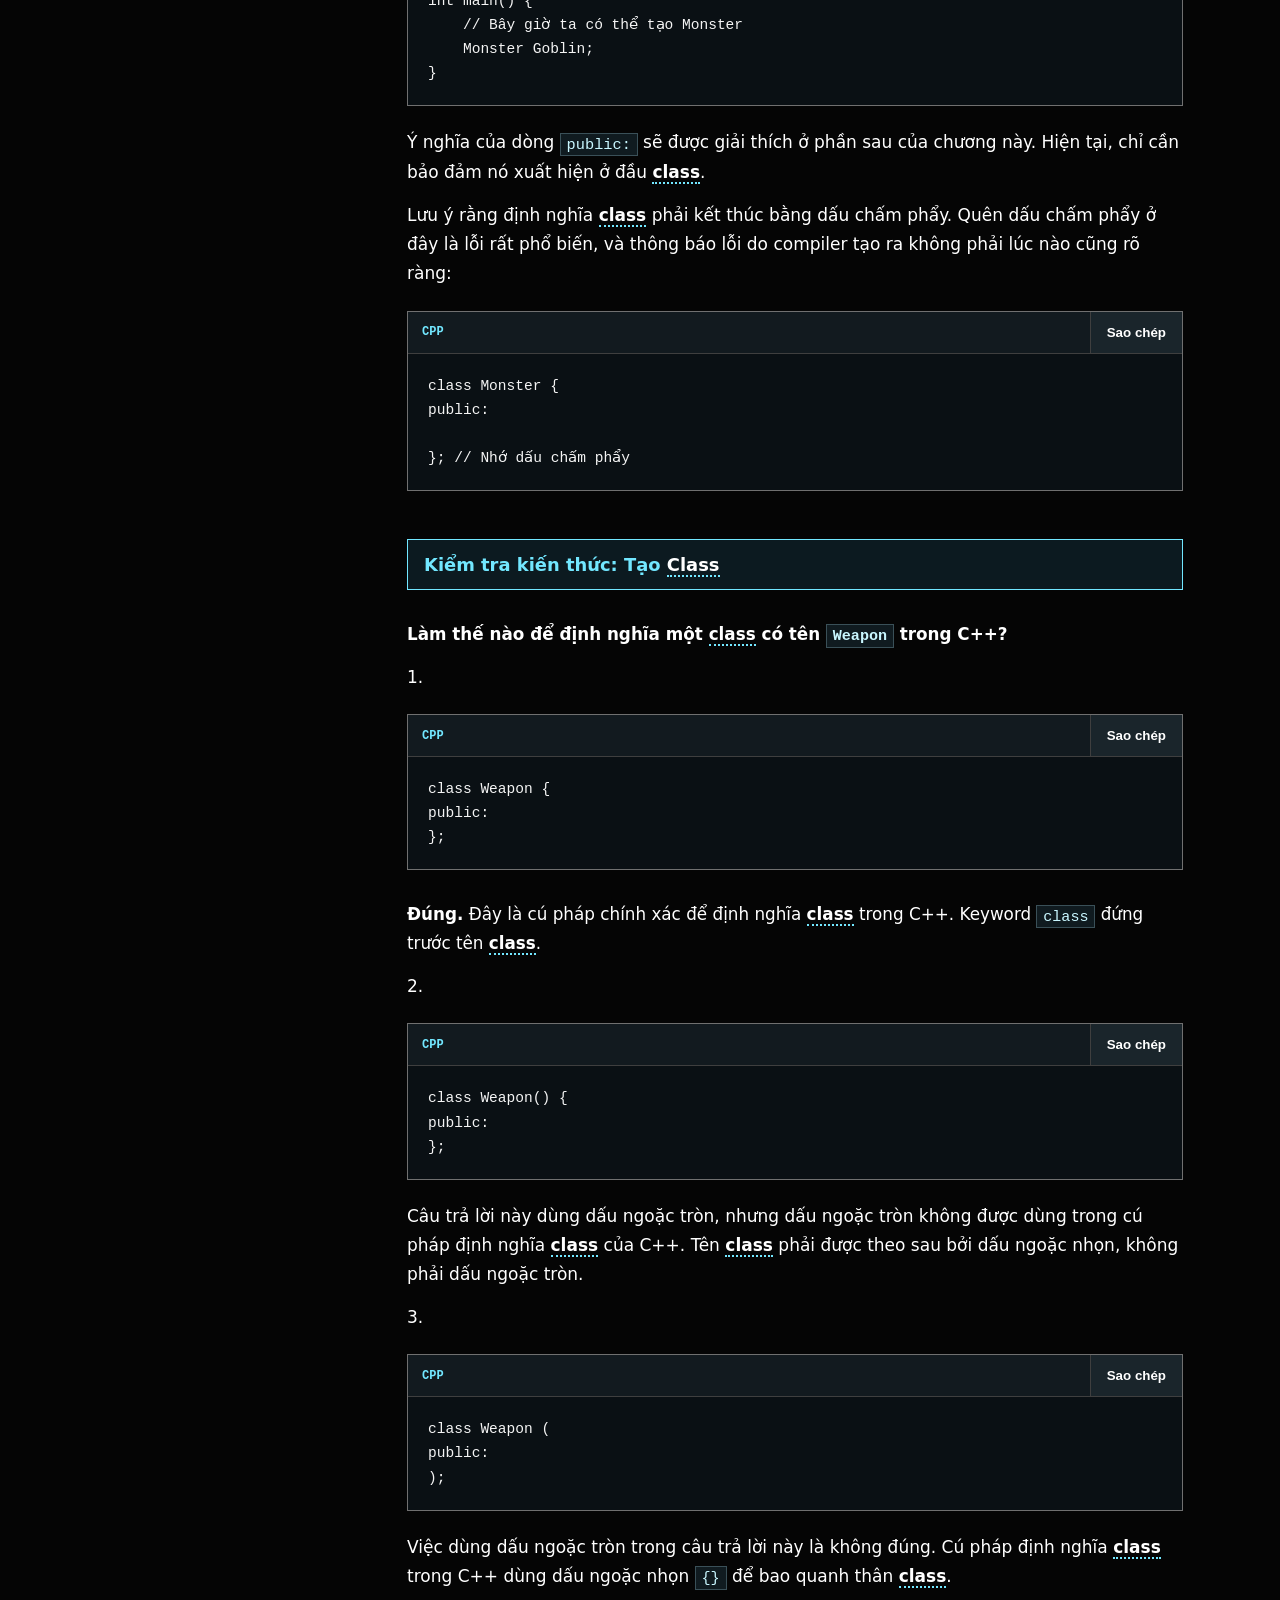
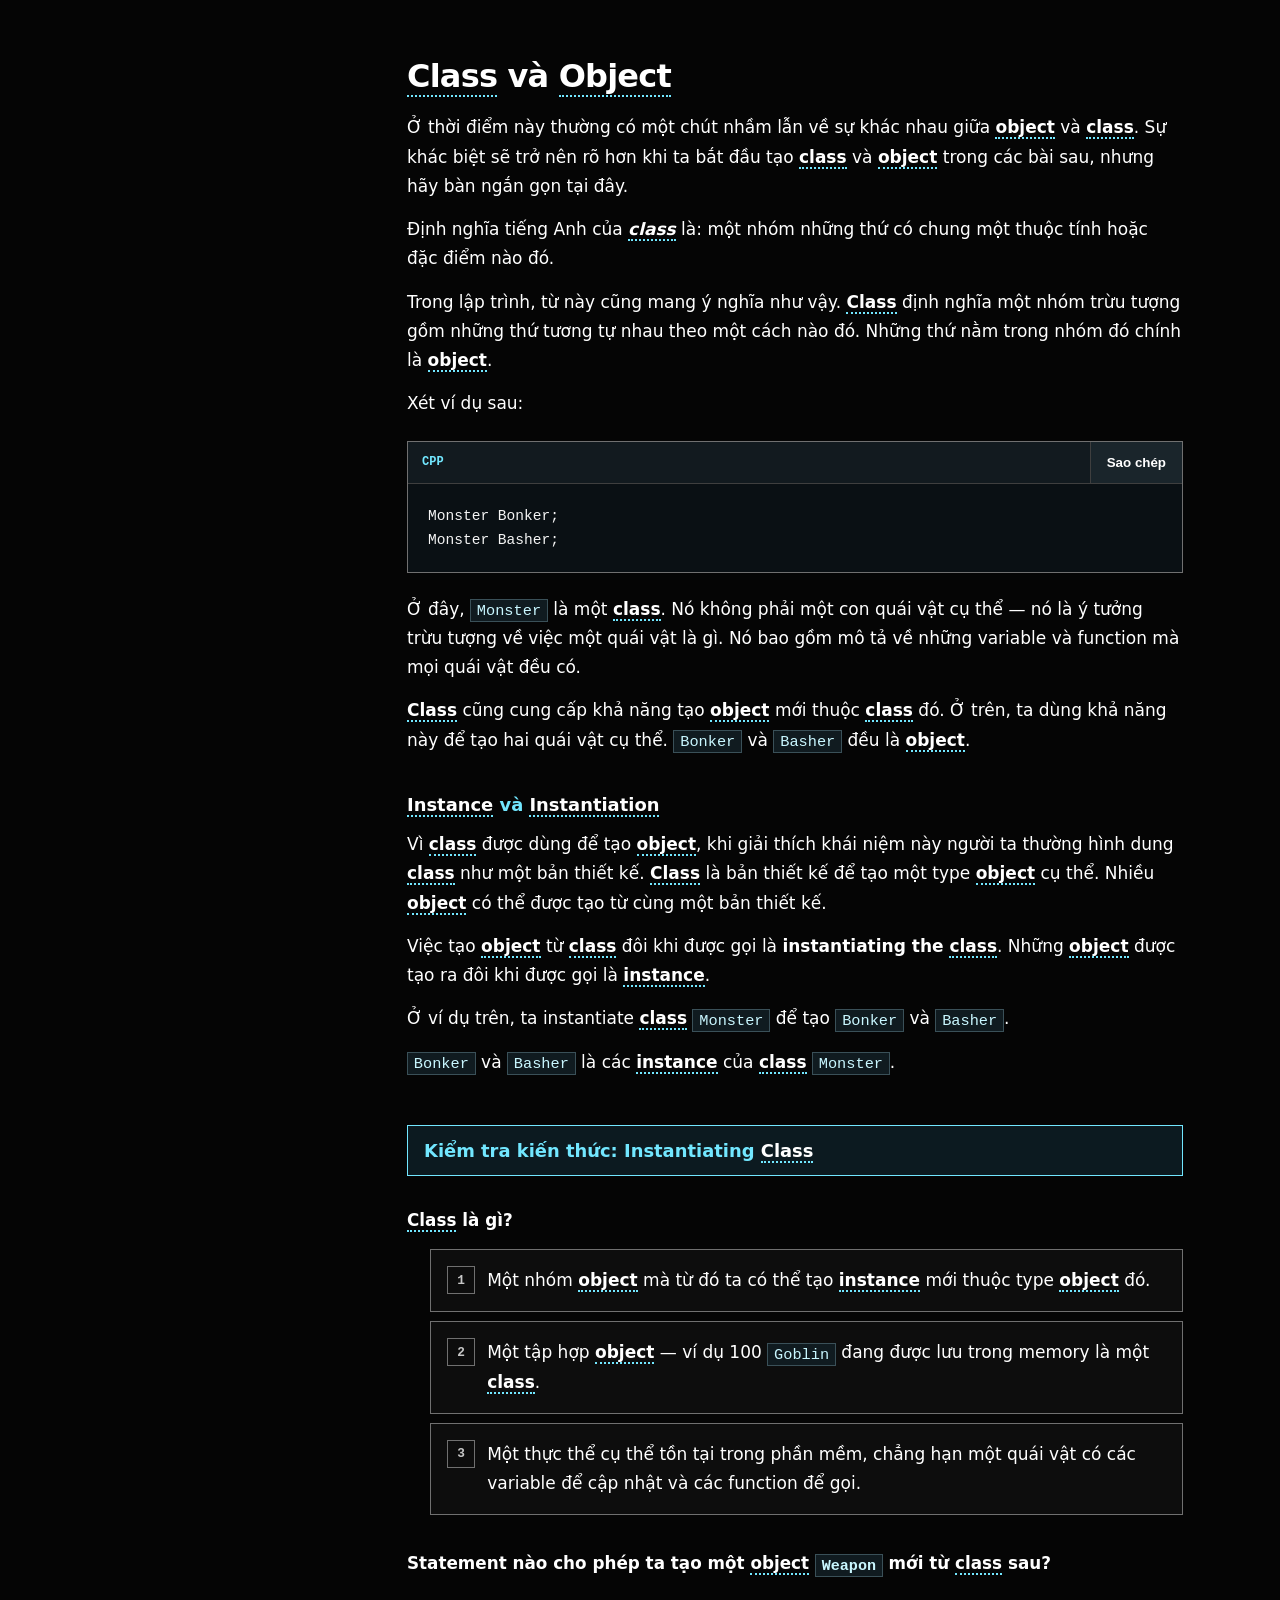
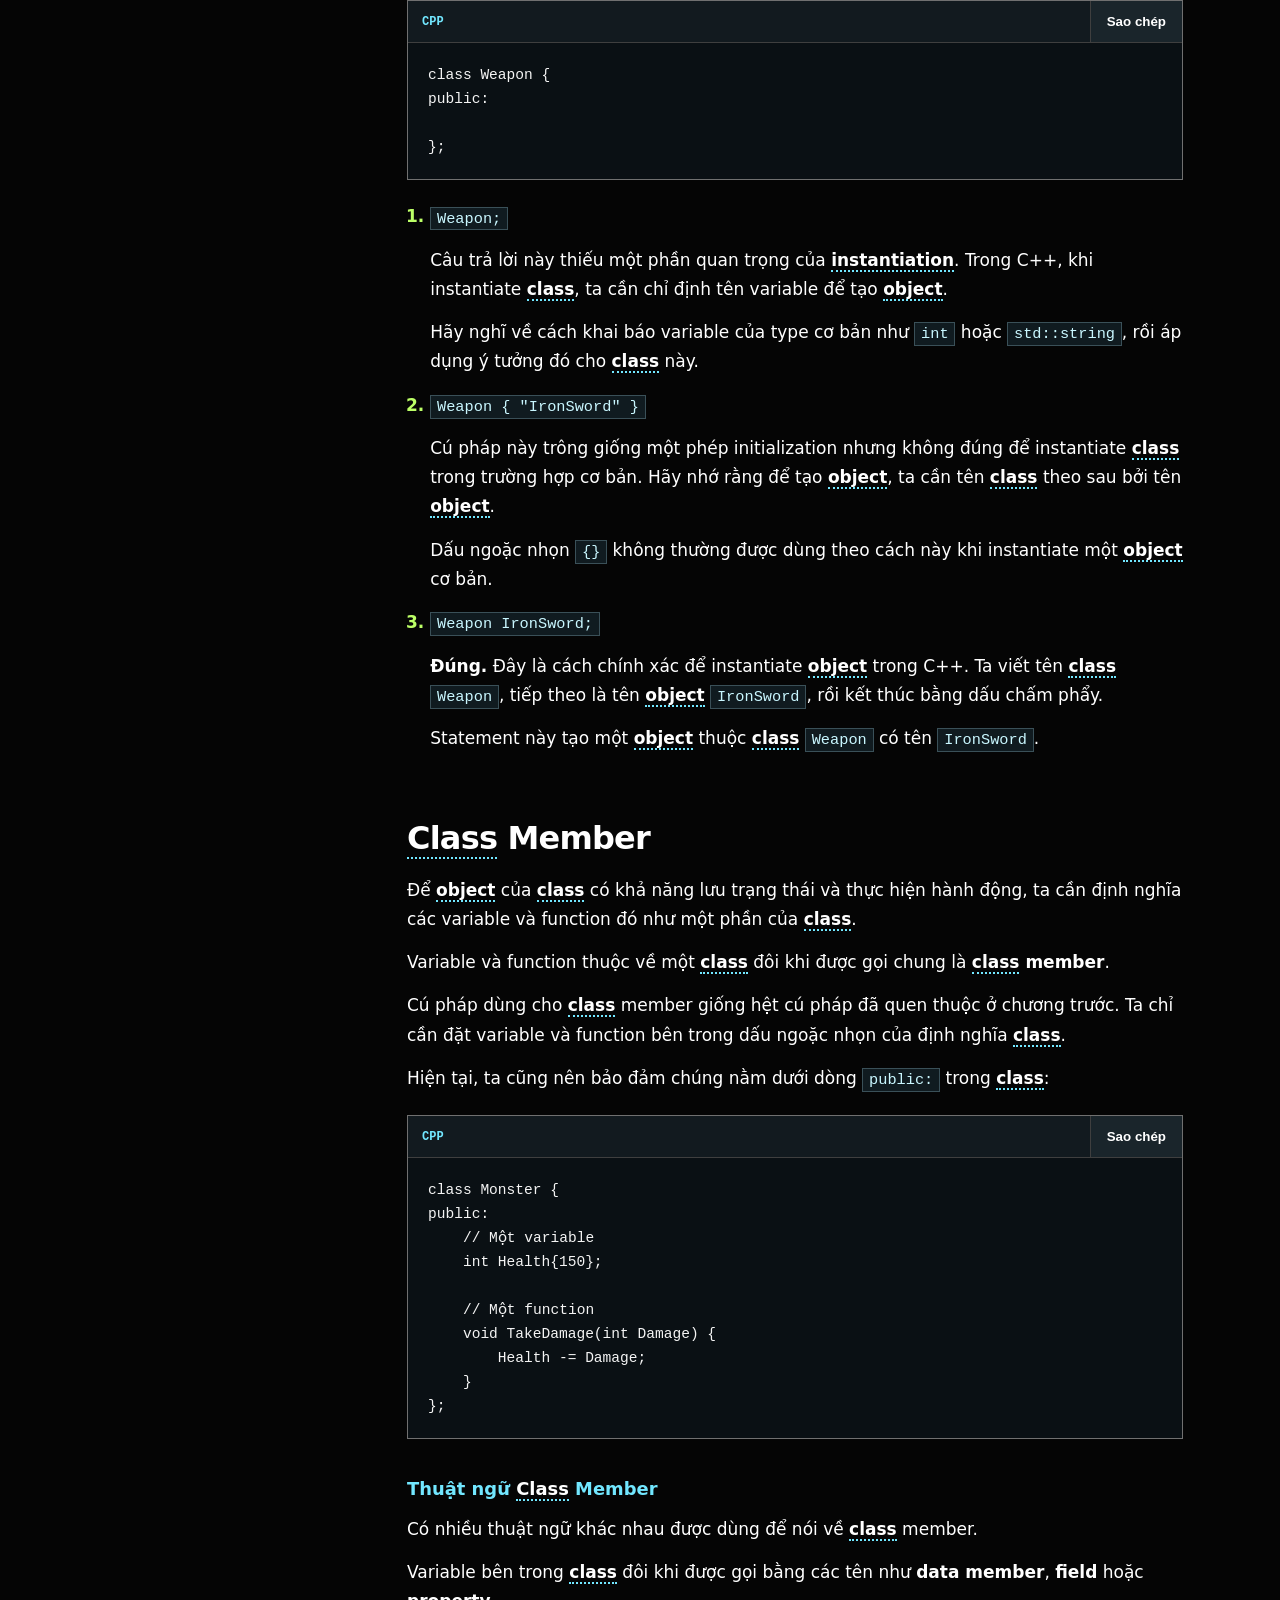
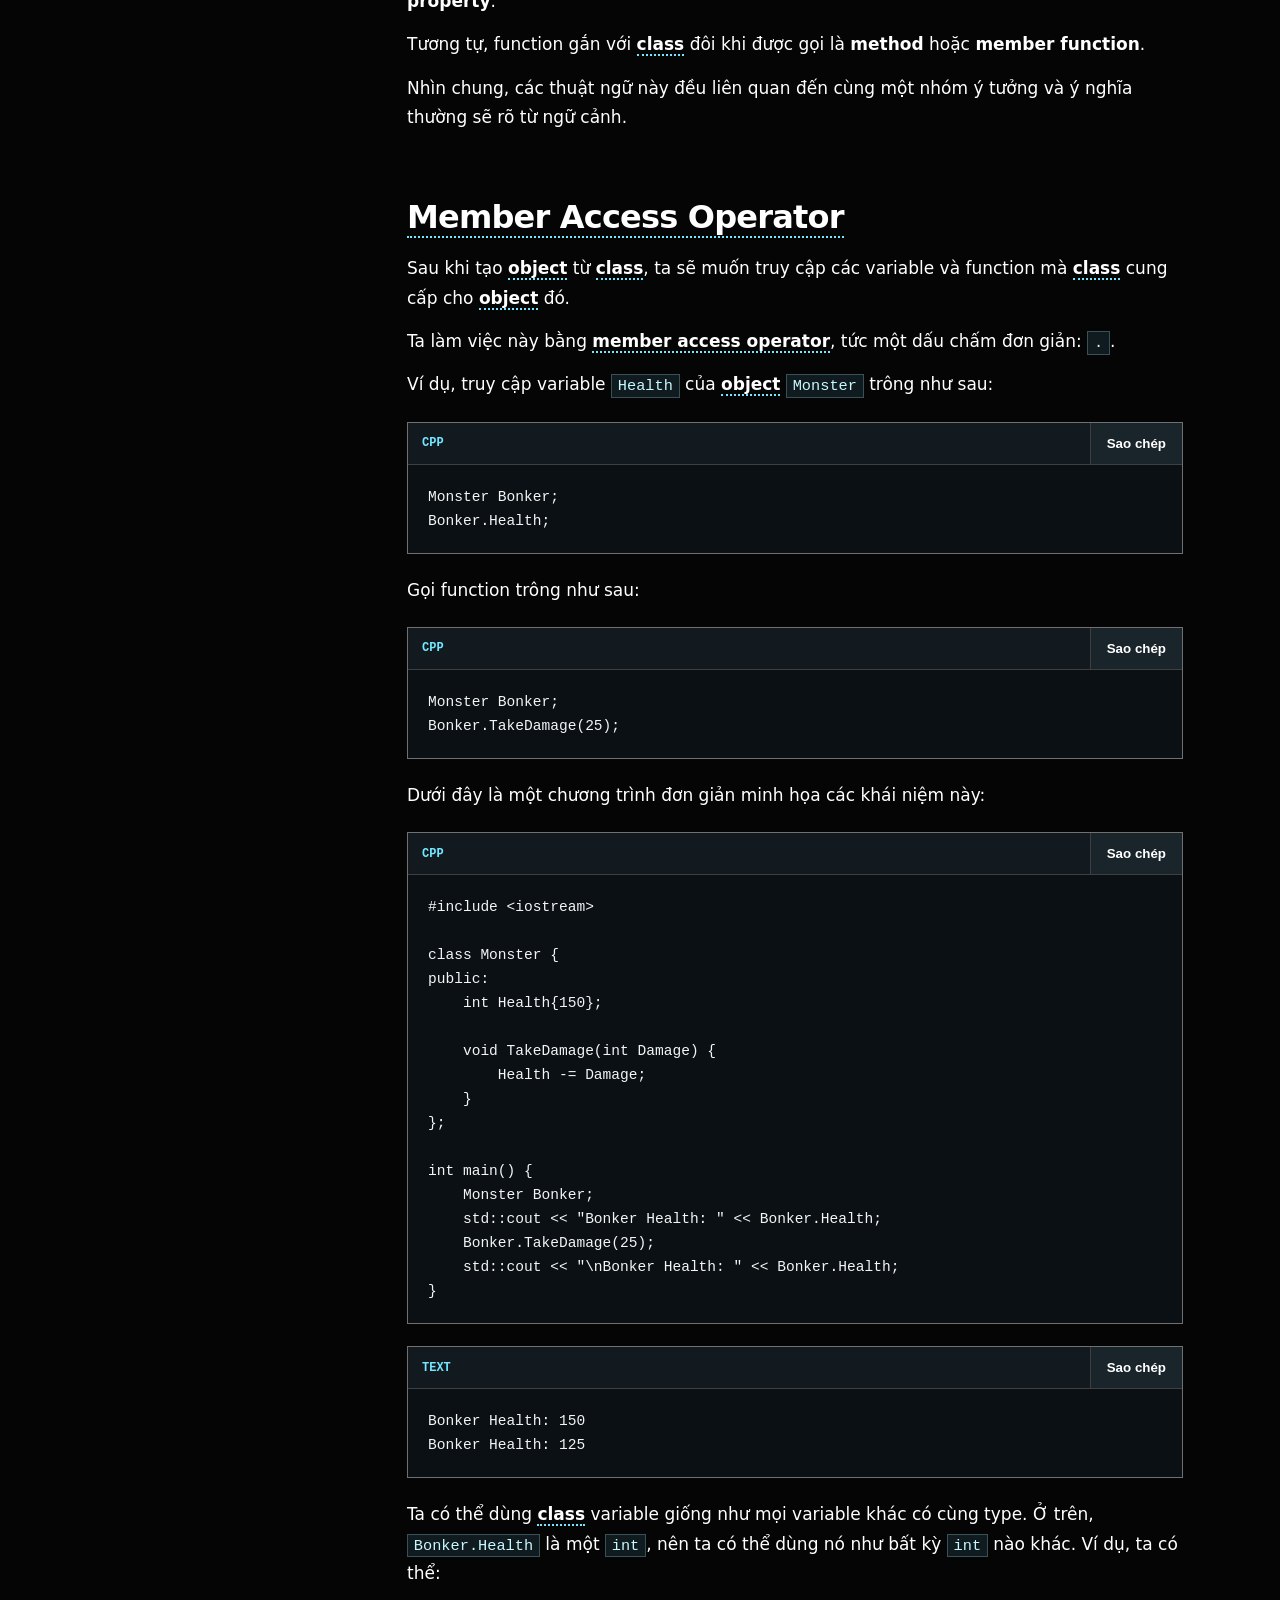
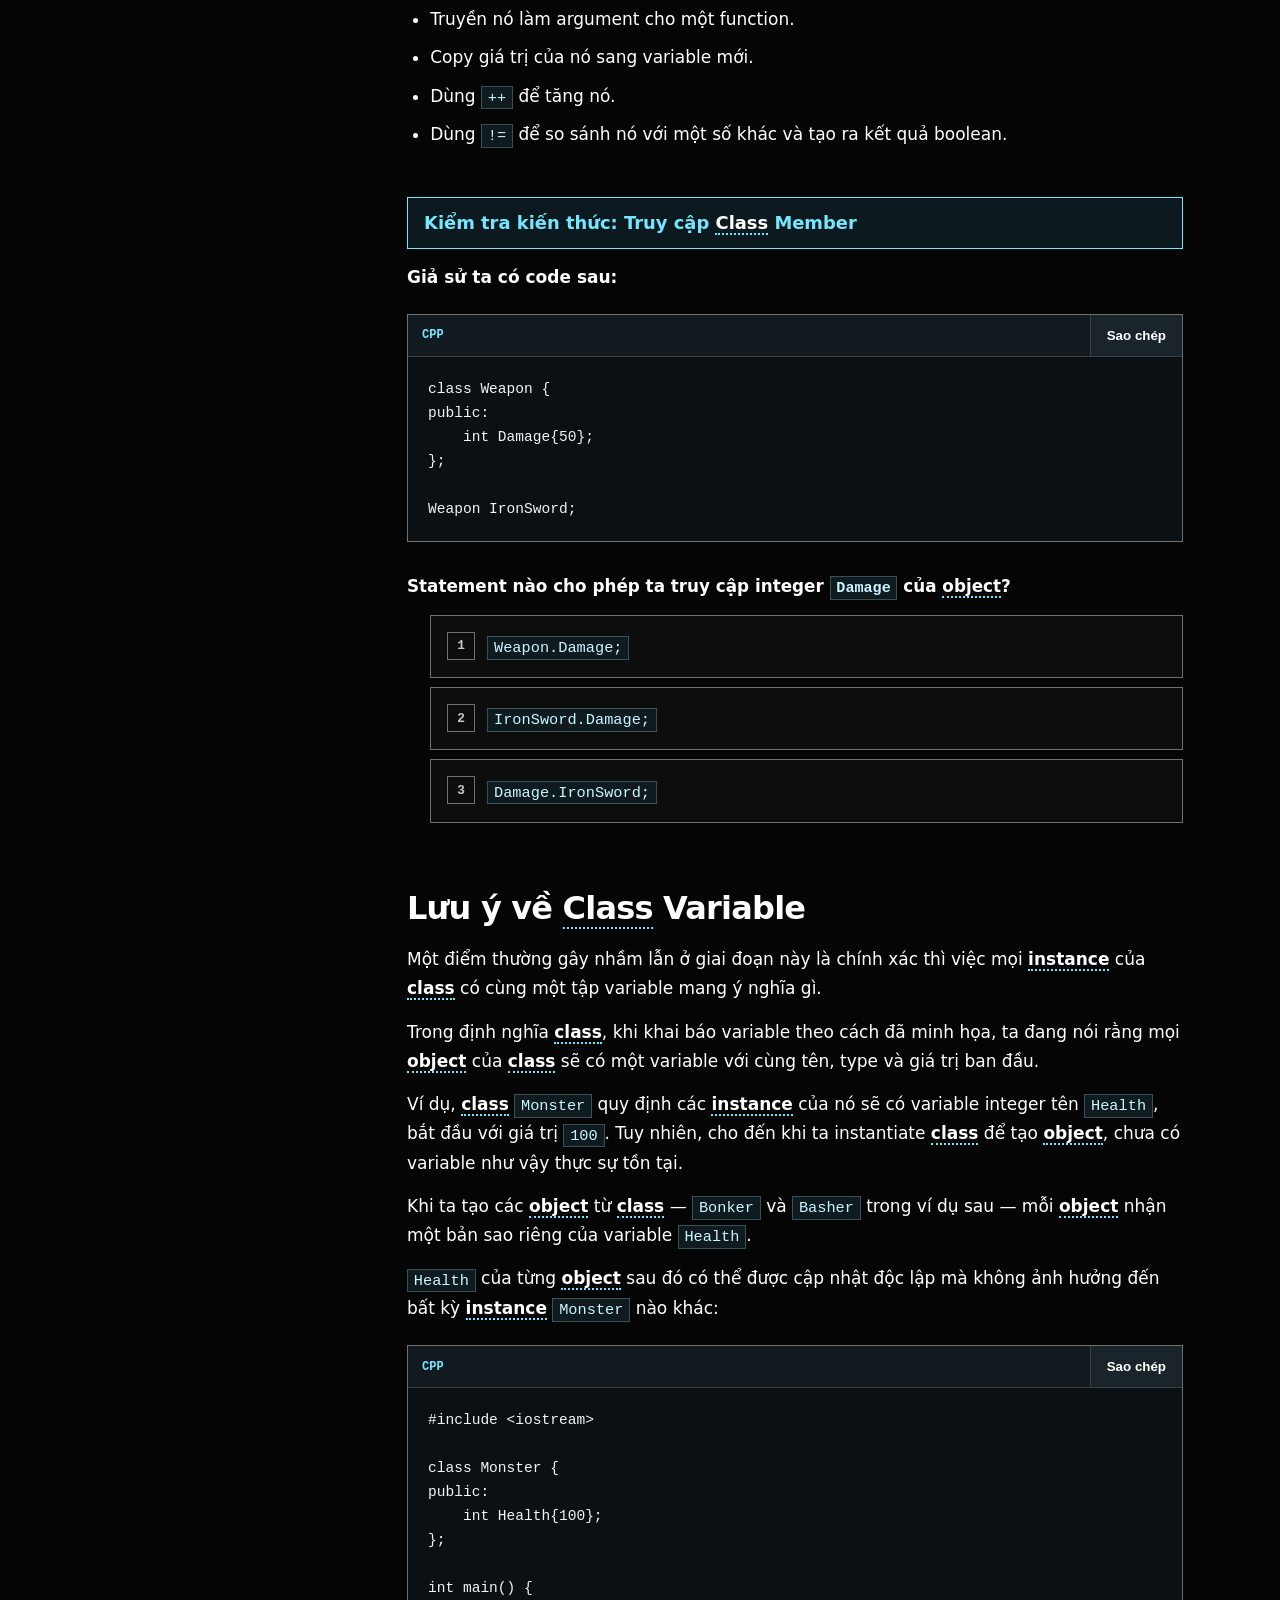
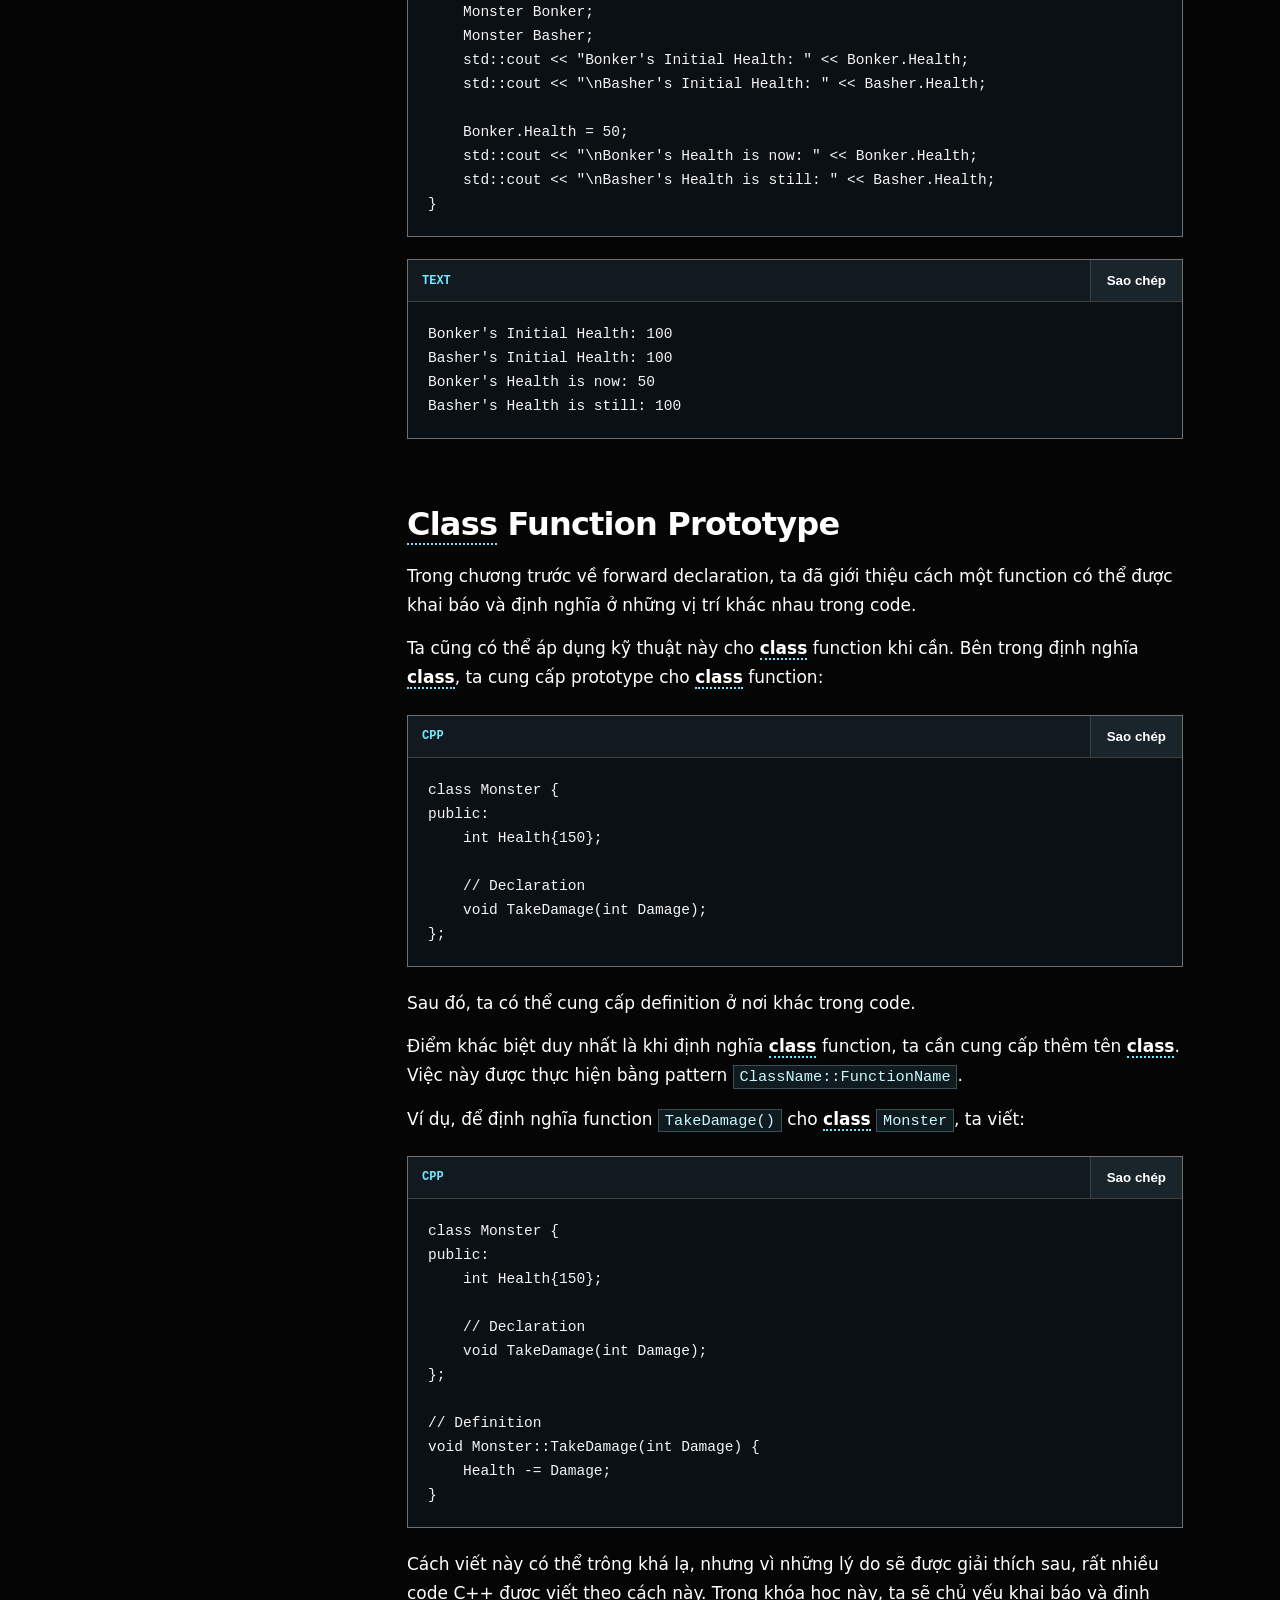
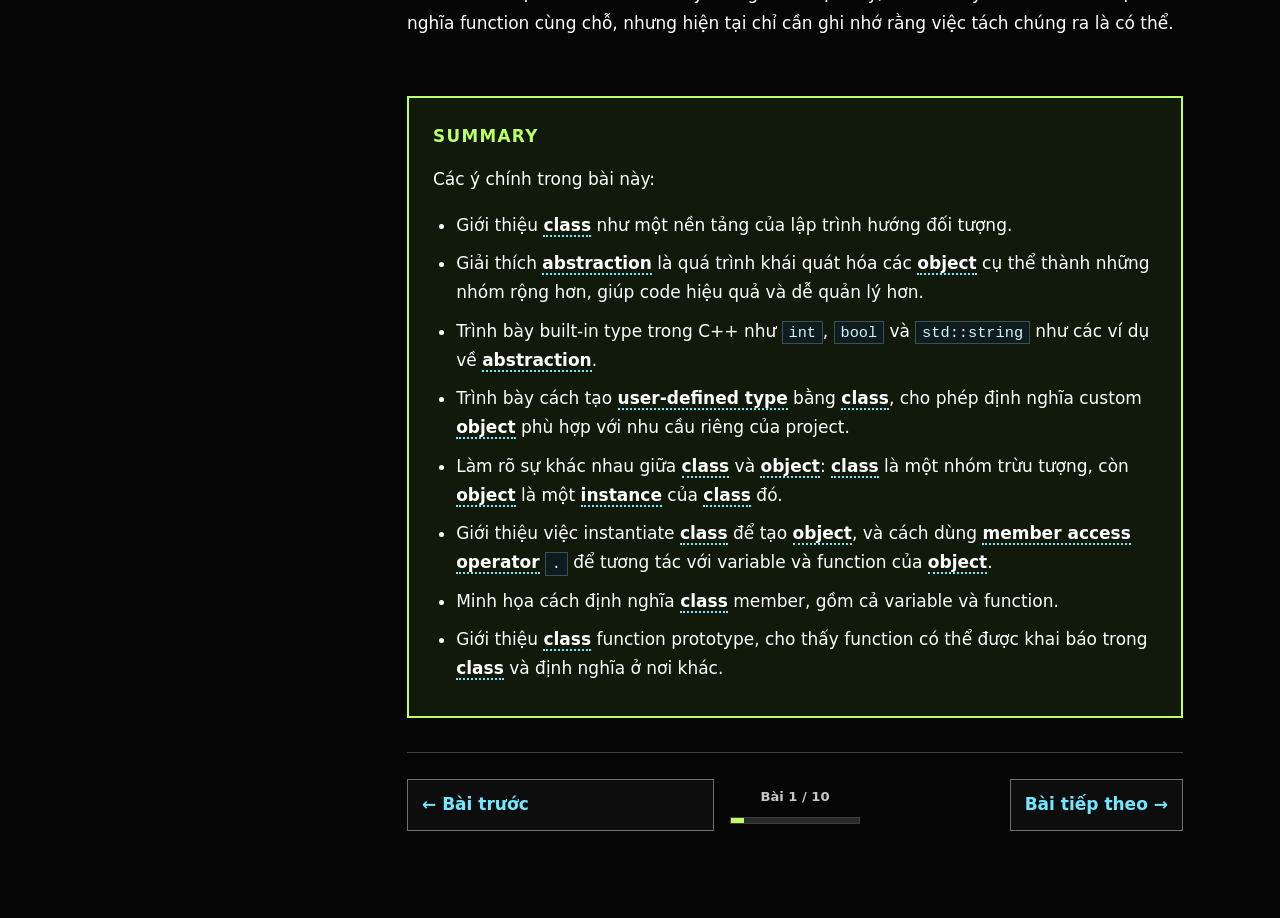
==== commit 61845ce9: "Enable interactive quizzes on the site" ====
--- a/index.html
+++ b/index.html
@@ -9,6 +9,7 @@
   <title>C++: Class, Struct và Kế thừa</title>
   <link rel="stylesheet" href="styles.css">
   <link rel="stylesheet" href="extra.css">
+  <link rel="stylesheet" href="quiz.css">
 </head>
 <body>
   <a class="skip-link" href="#lesson-content">Đi thẳng đến nội dung</a>
@@ -45,5 +46,6 @@
   <div id="tooltip" class="tooltip" role="tooltip" aria-hidden="true"></div>
   <div id="overlay" class="overlay" hidden></div>
   <script src="app.js"></script>
+  <script src="quiz.js"></script>
 </body>
 </html>
--- a/quiz.css
+++ b/quiz.css
@@ -0,0 +1 @@
+.quiz-question{margin:30px 0 14px;font-size:1.05rem}.quiz-options{list-style:none;padding:0;margin:0 0 34px;counter-reset:quiz}.quiz-option{counter-increment:quiz;margin:12px 0;border:1px solid var(--border-strong);background:var(--surface);overflow:hidden}.quiz-choice{position:relative;display:block;padding:16px 18px 16px 56px;cursor:pointer;transition:background .15s ease,border-color .15s ease}.quiz-choice::before{content:counter(quiz);position:absolute;left:16px;top:16px;display:grid;place-items:center;width:26px;height:26px;border:1px solid var(--border-strong);font:800 .8rem ui-monospace,SFMono-Regular,Consolas,monospace;color:var(--muted)}.quiz-choice:hover{background:var(--surface-2)}.quiz-choice>p{margin:0}.quiz-choice .code-block{margin:0}.quiz-option.selected{border-color:var(--accent)}.quiz-option.correct{border-color:var(--accent-2)}.quiz-option.wrong{border-color:#ff8c8c}.quiz-option.correct .quiz-choice::before{content:'✓';border-color:var(--accent-2);color:var(--accent-2)}.quiz-option.wrong .quiz-choice::before{content:'×';border-color:#ff8c8c;color:#ff8c8c}.quiz-feedback{padding:15px 18px;border-top:1px solid var(--border);background:#090909;color:var(--muted)}.quiz-option.correct .quiz-feedback{background:#10190a;color:#e7f6d7}.quiz-option.wrong .quiz-feedback{background:#1b0d0d;color:#f7dada}.quiz-feedback p:first-child{margin-top:0}.quiz-feedback p:last-child{margin-bottom:0}.quiz-feedback[hidden]{display:none}.quiz-choice:focus-visible{outline:3px solid var(--focus);outline-offset:-3px}@media(max-width:620px){.quiz-choice{padding:14px 14px 14px 50px}.quiz-choice::before{left:13px;top:14px}.quiz-feedback{padding:14px}}
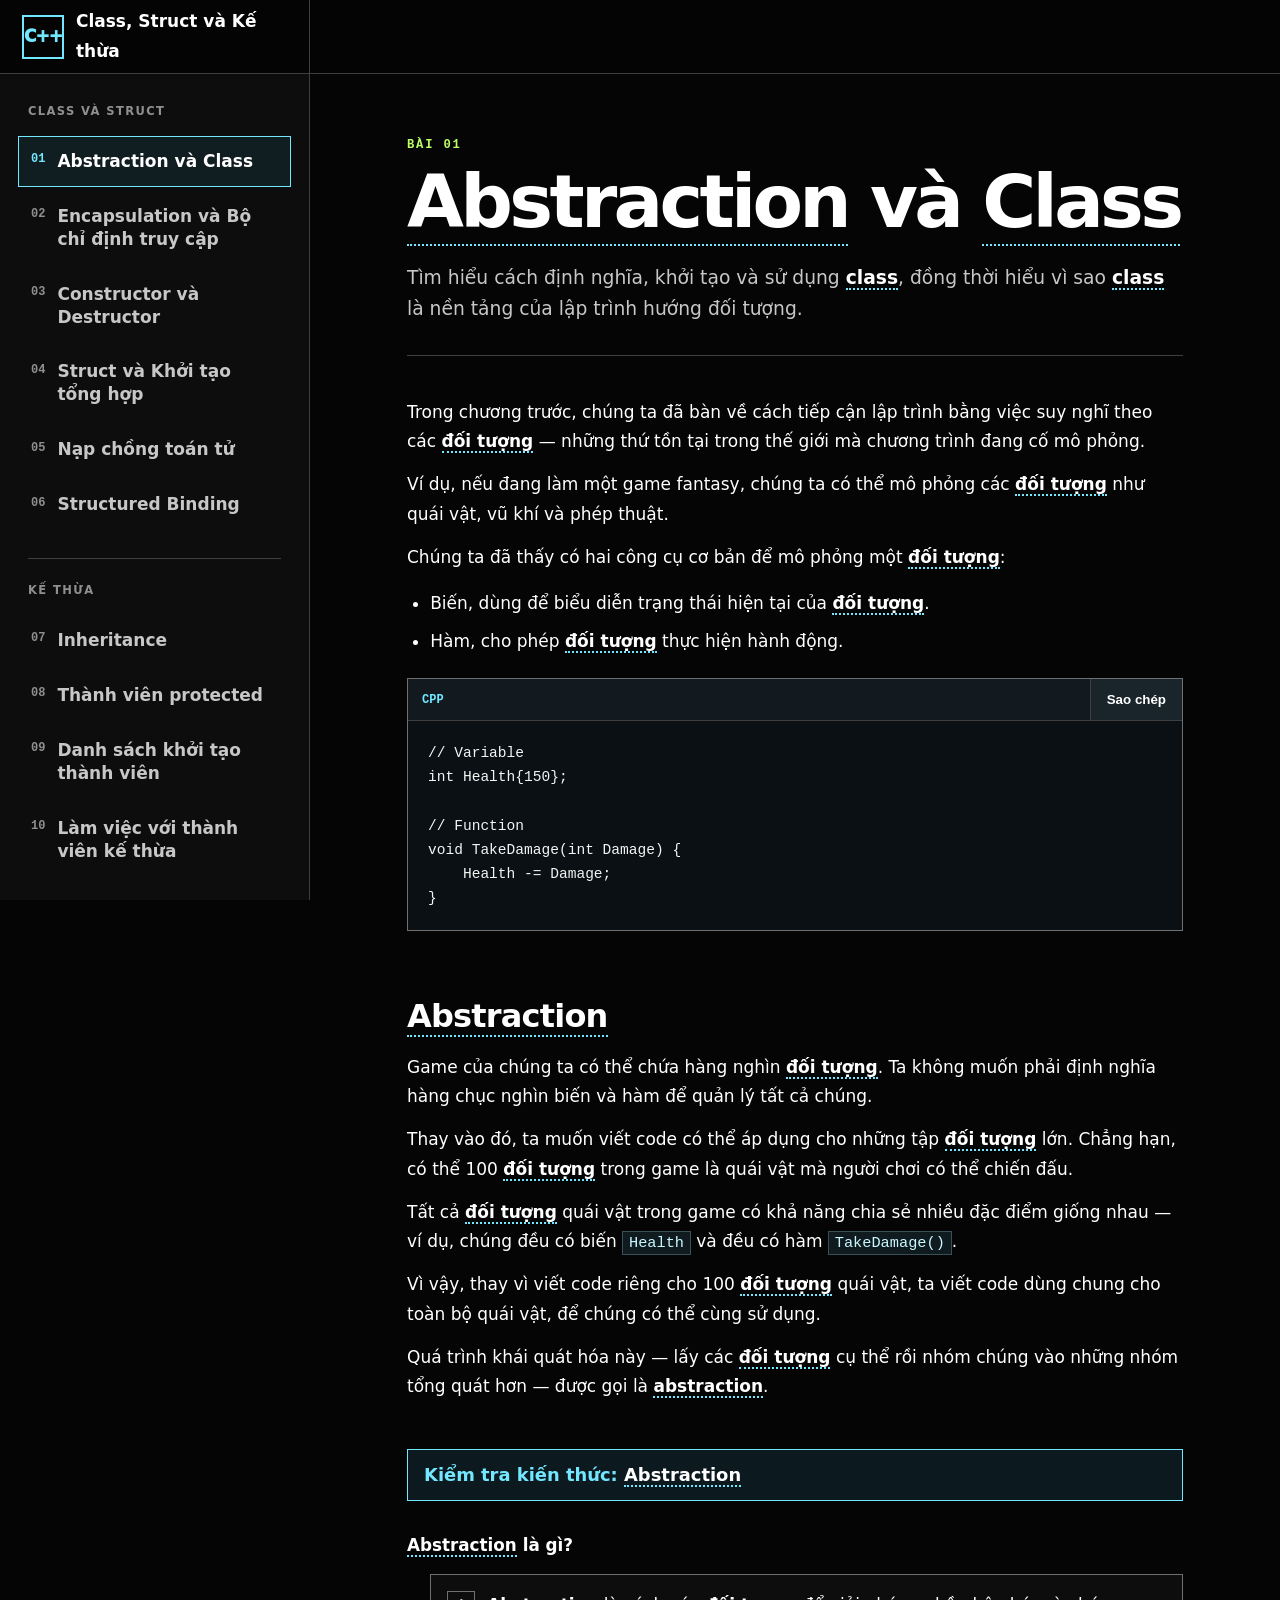
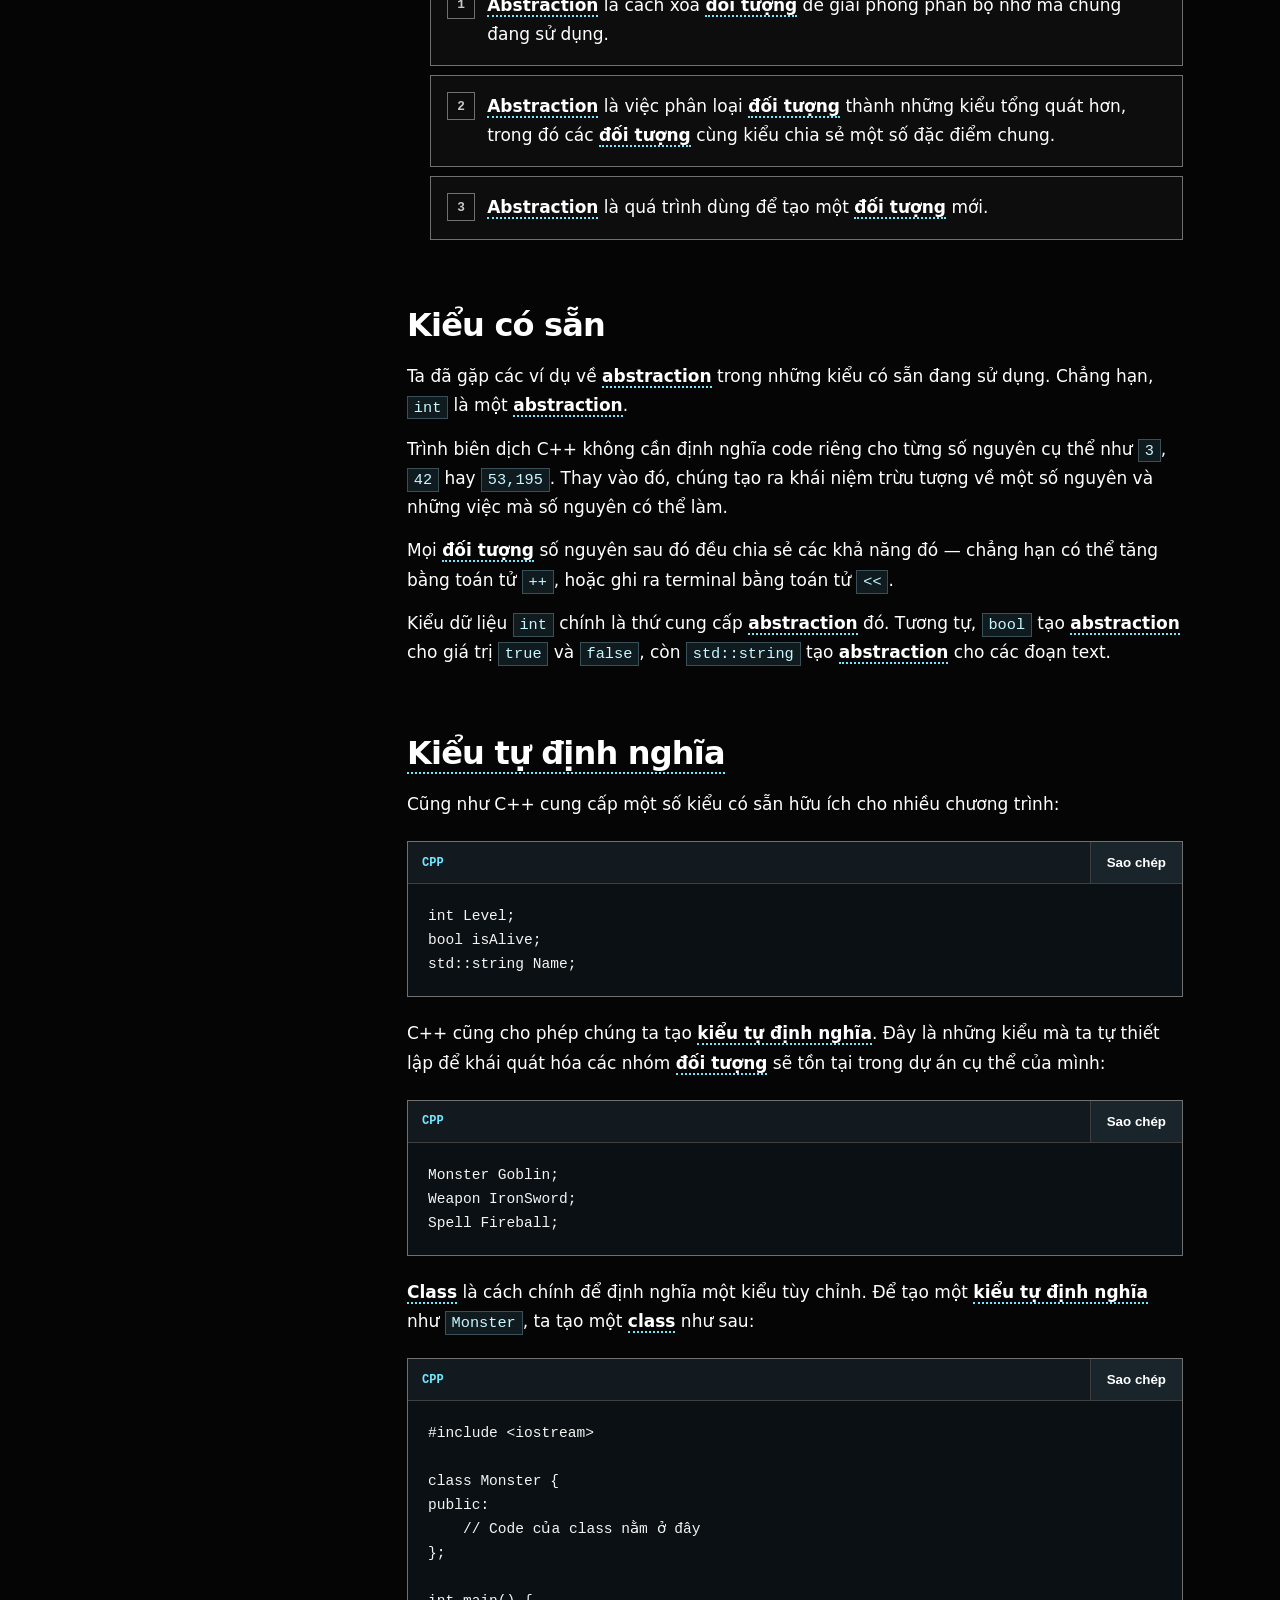
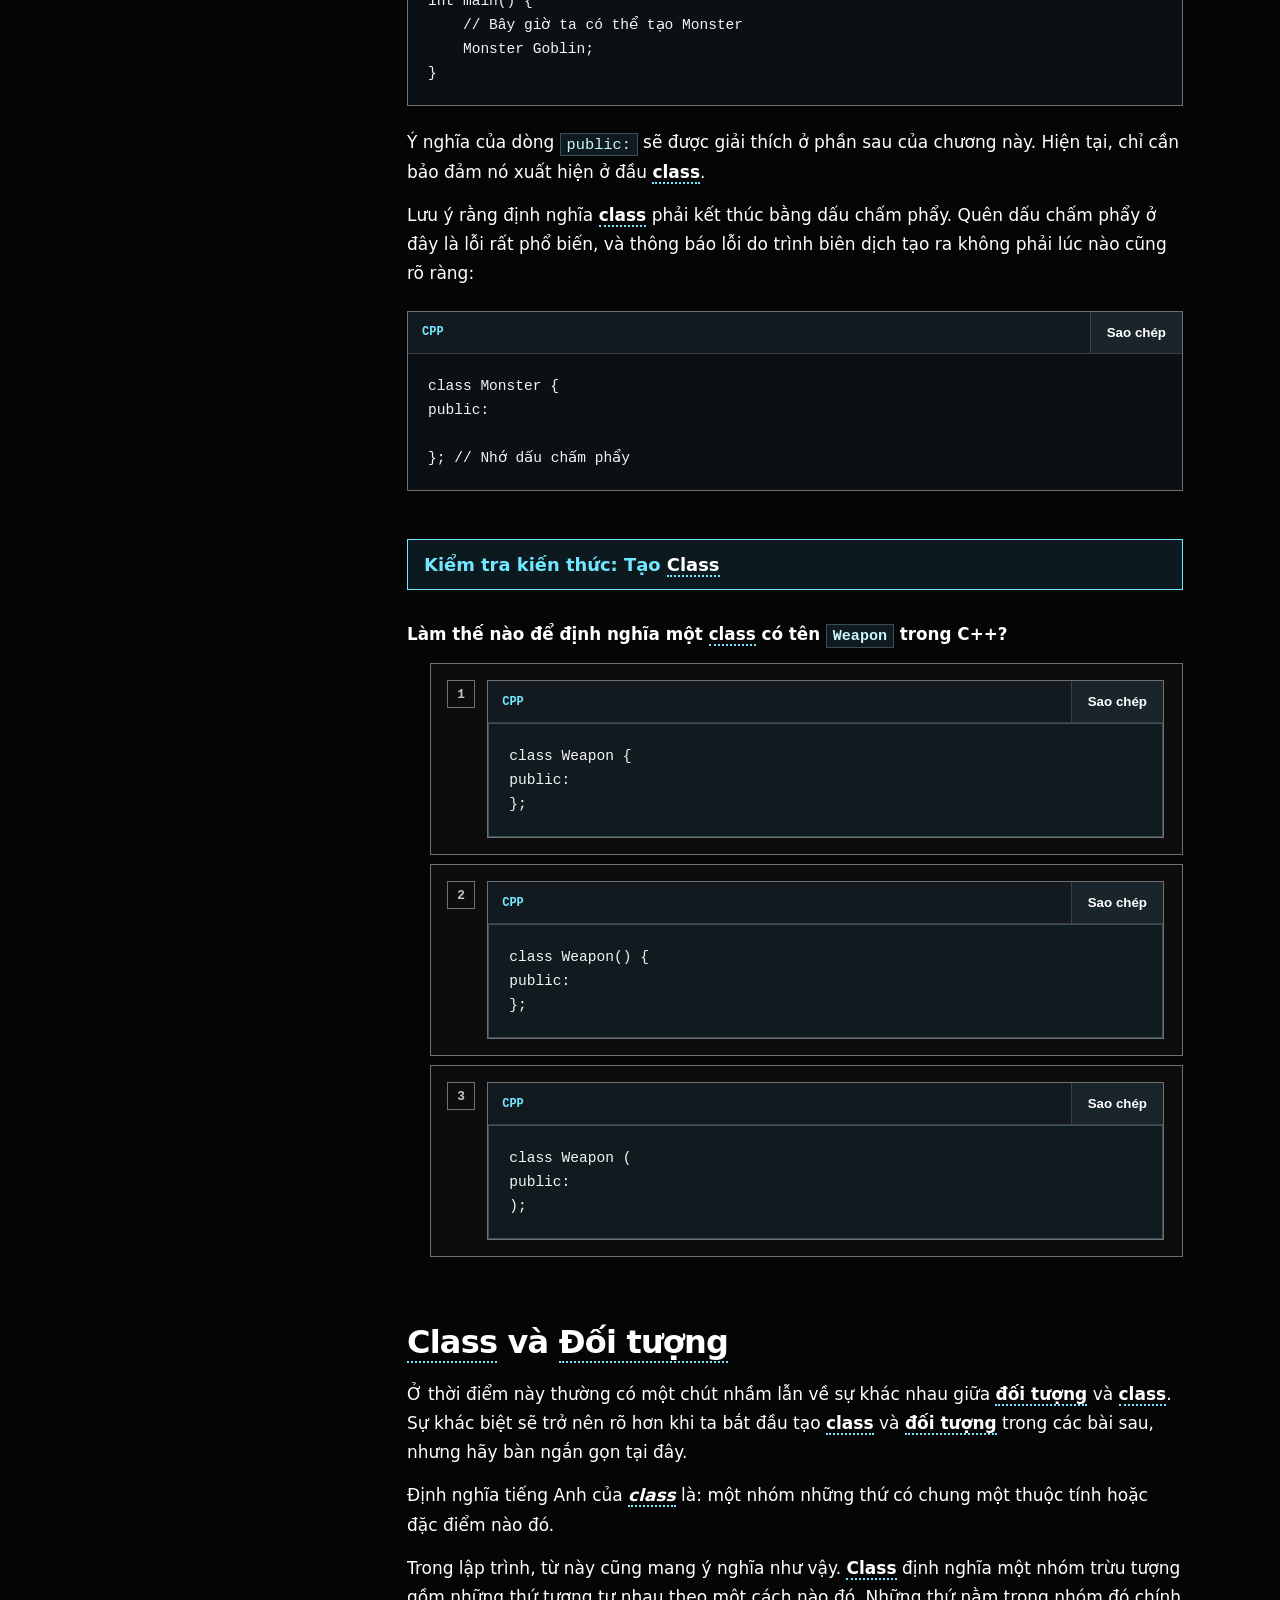
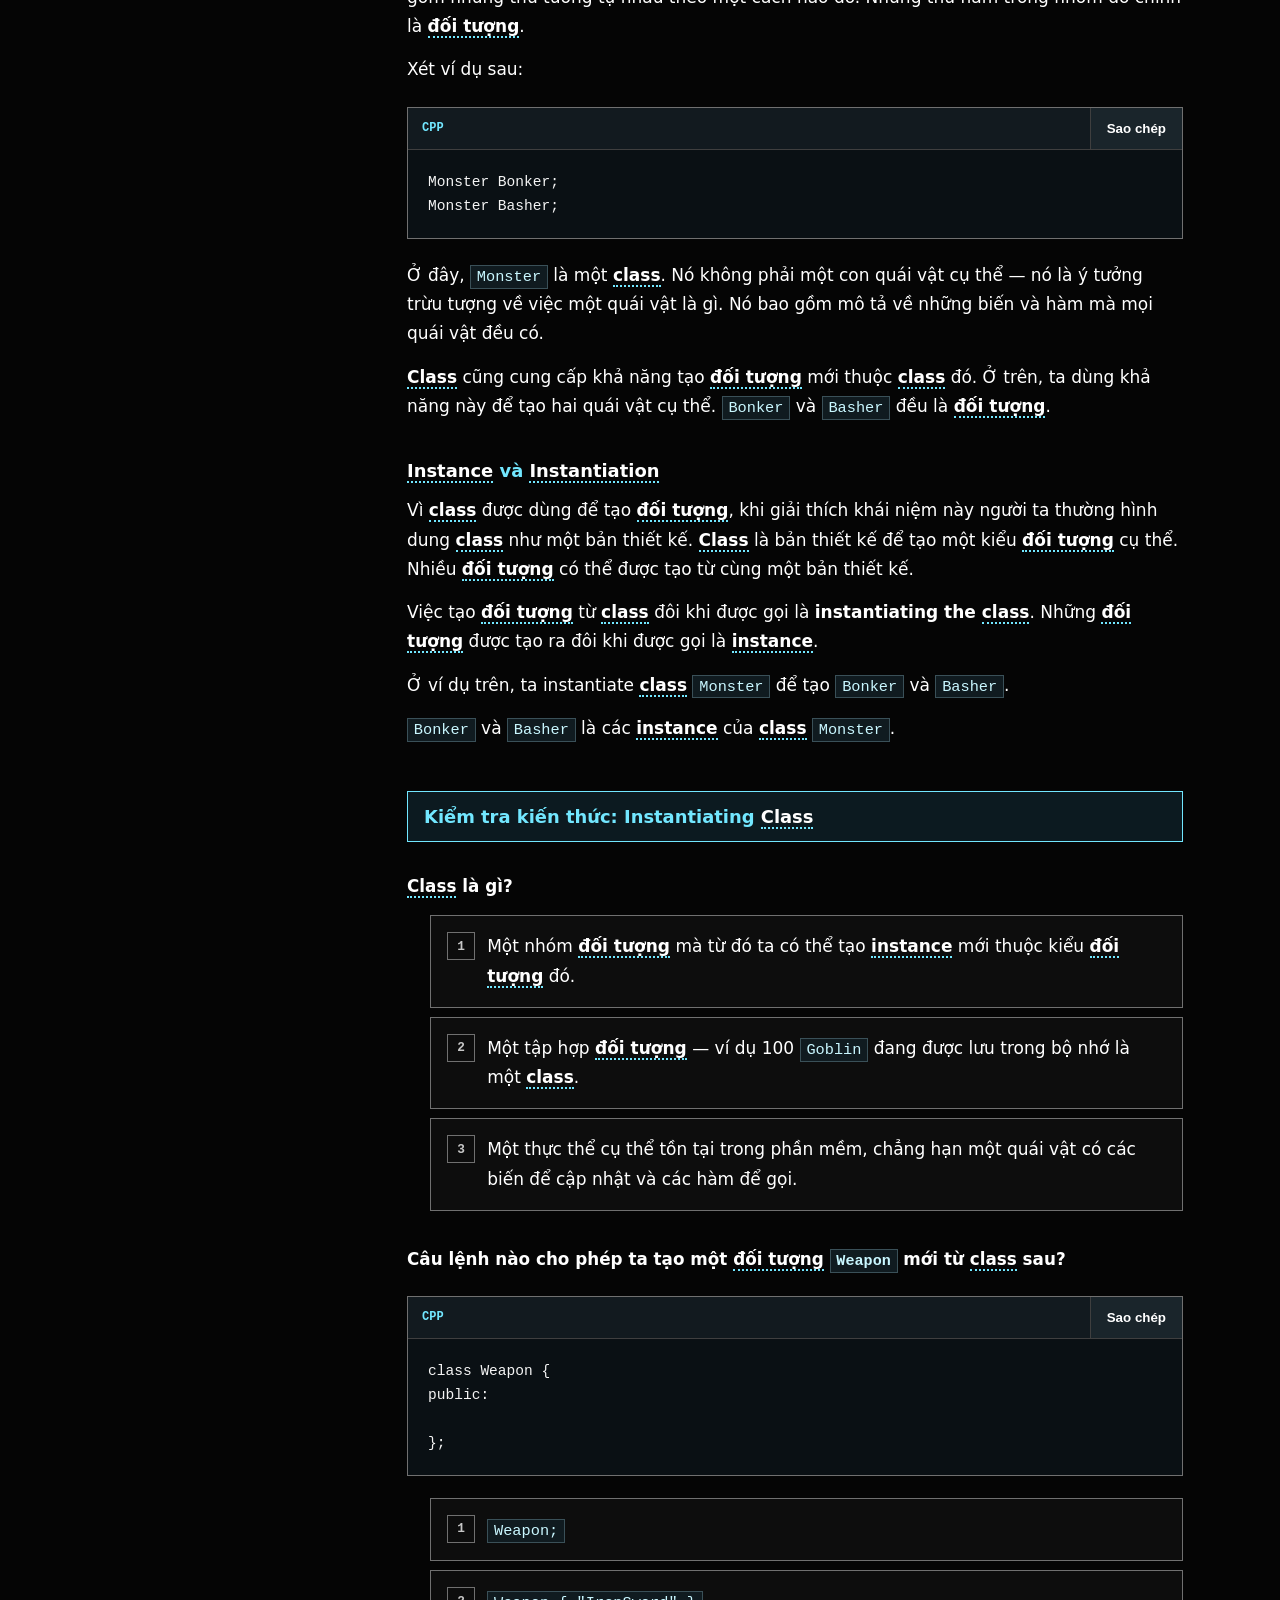
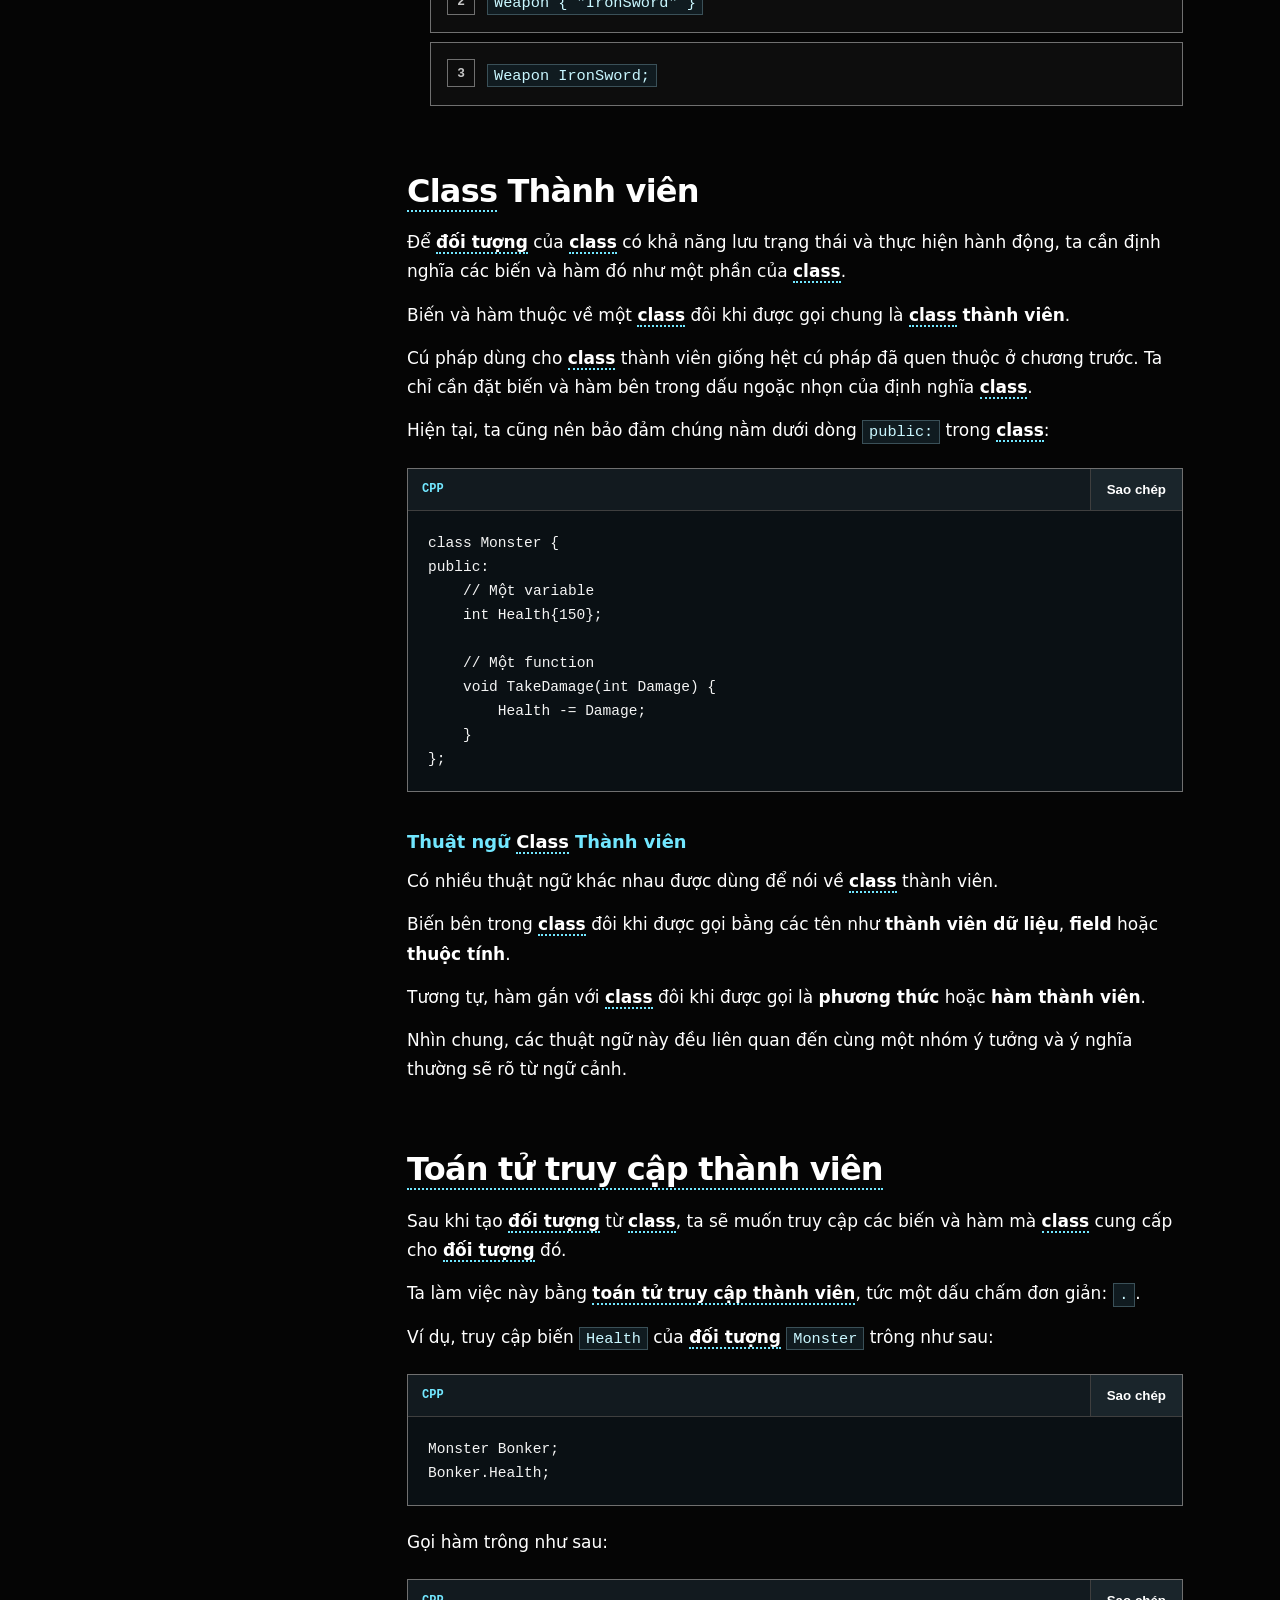
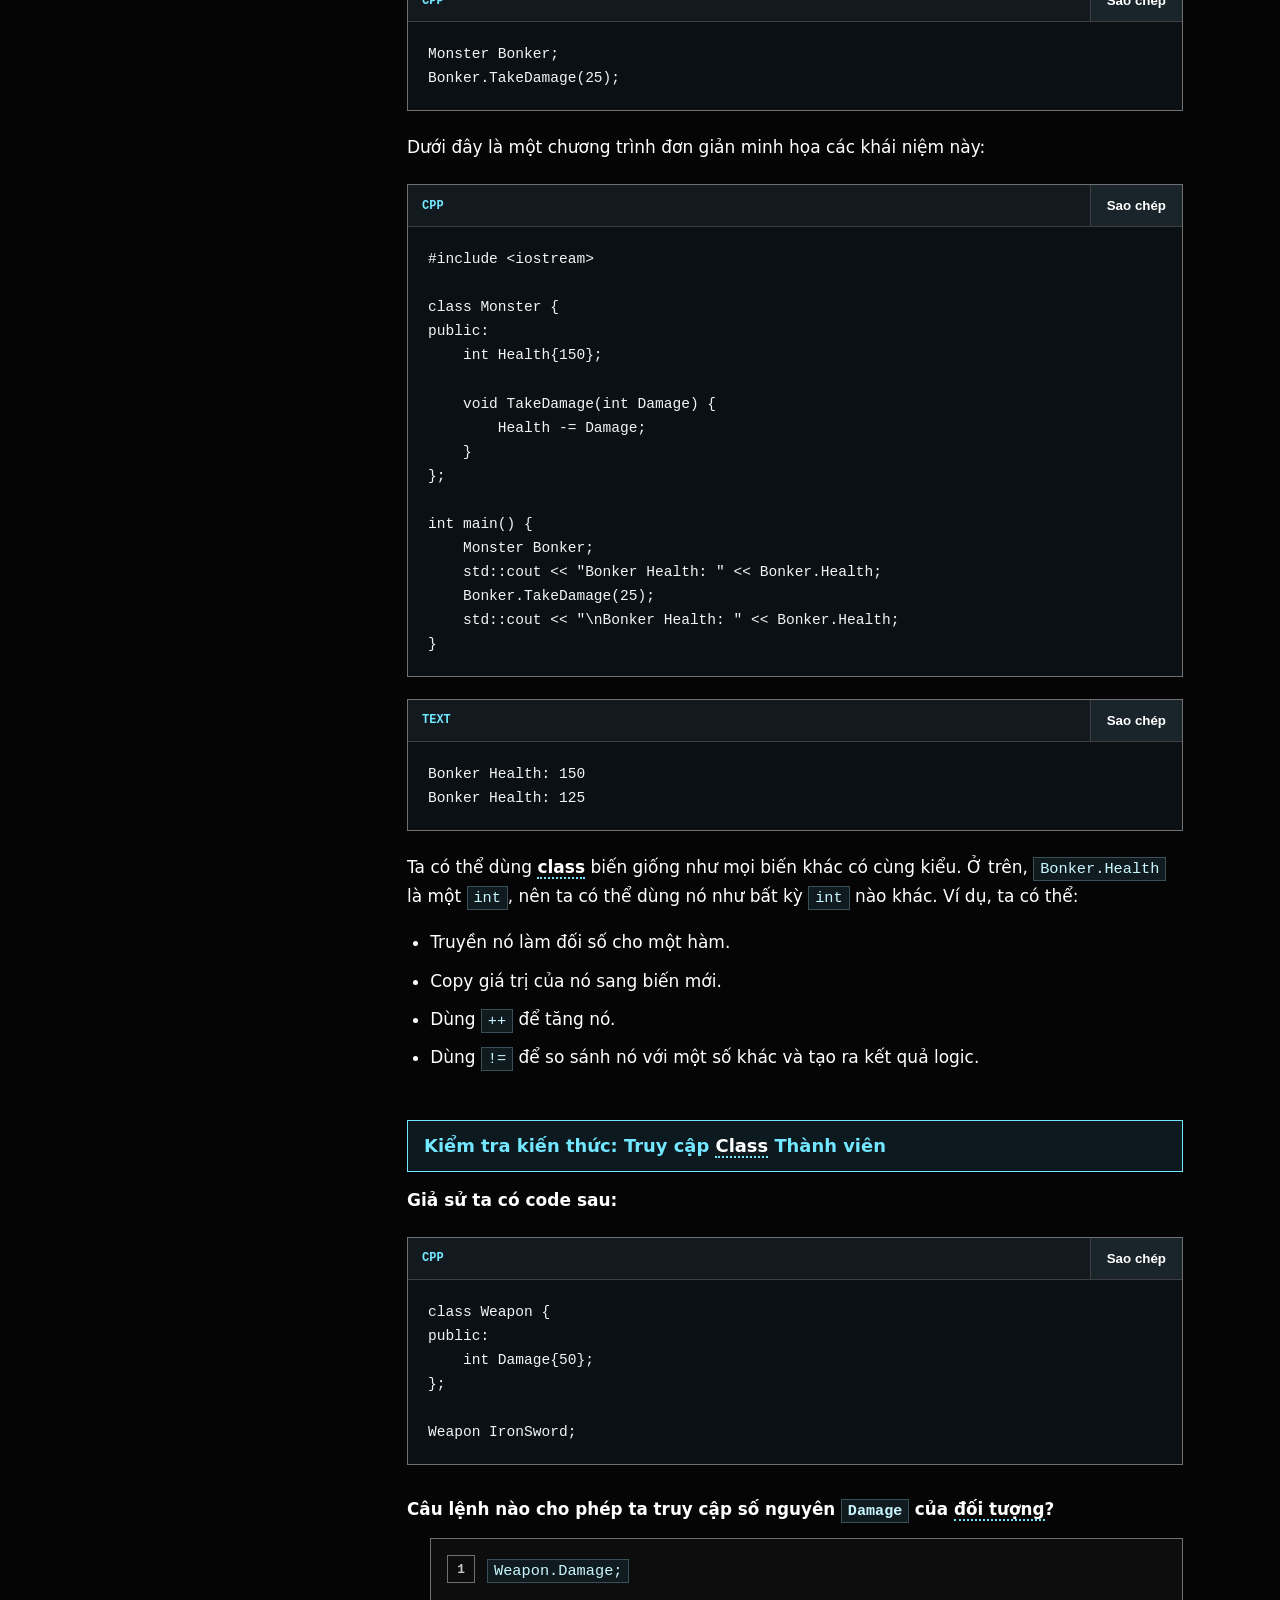
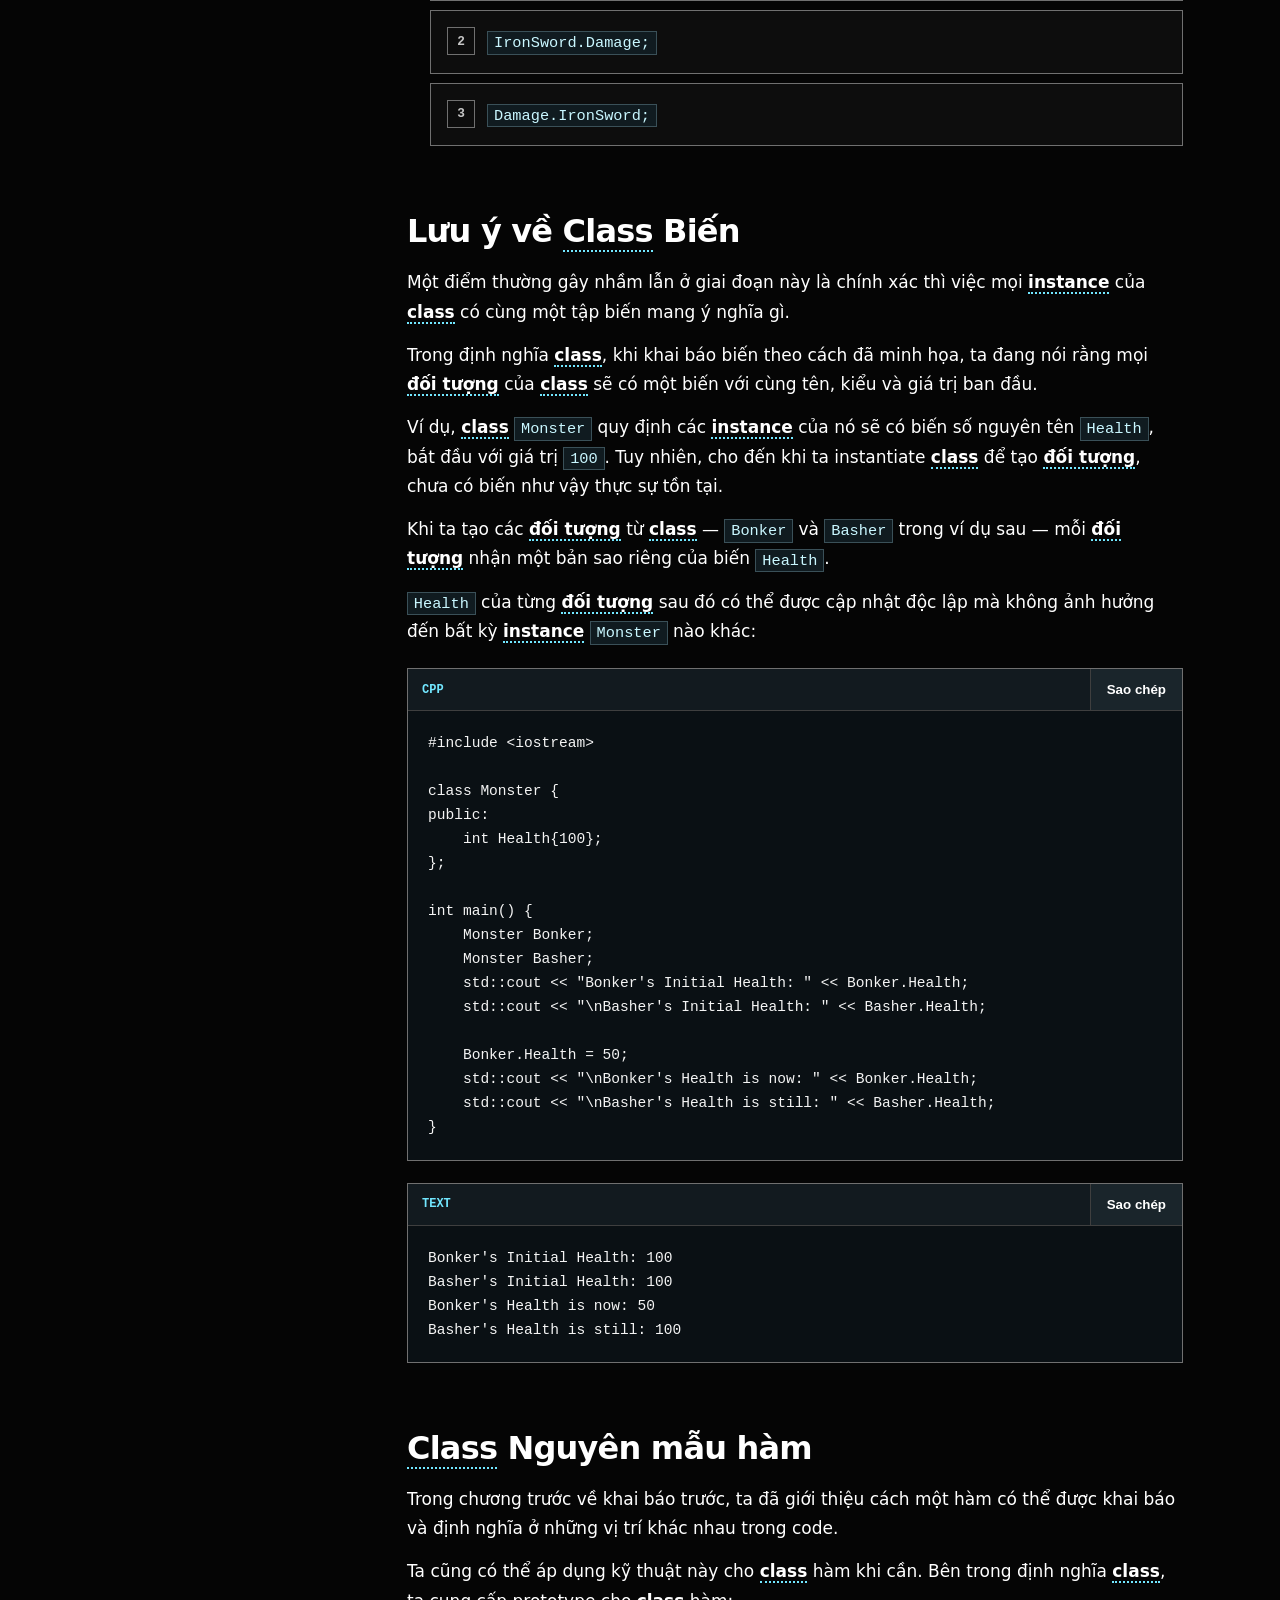
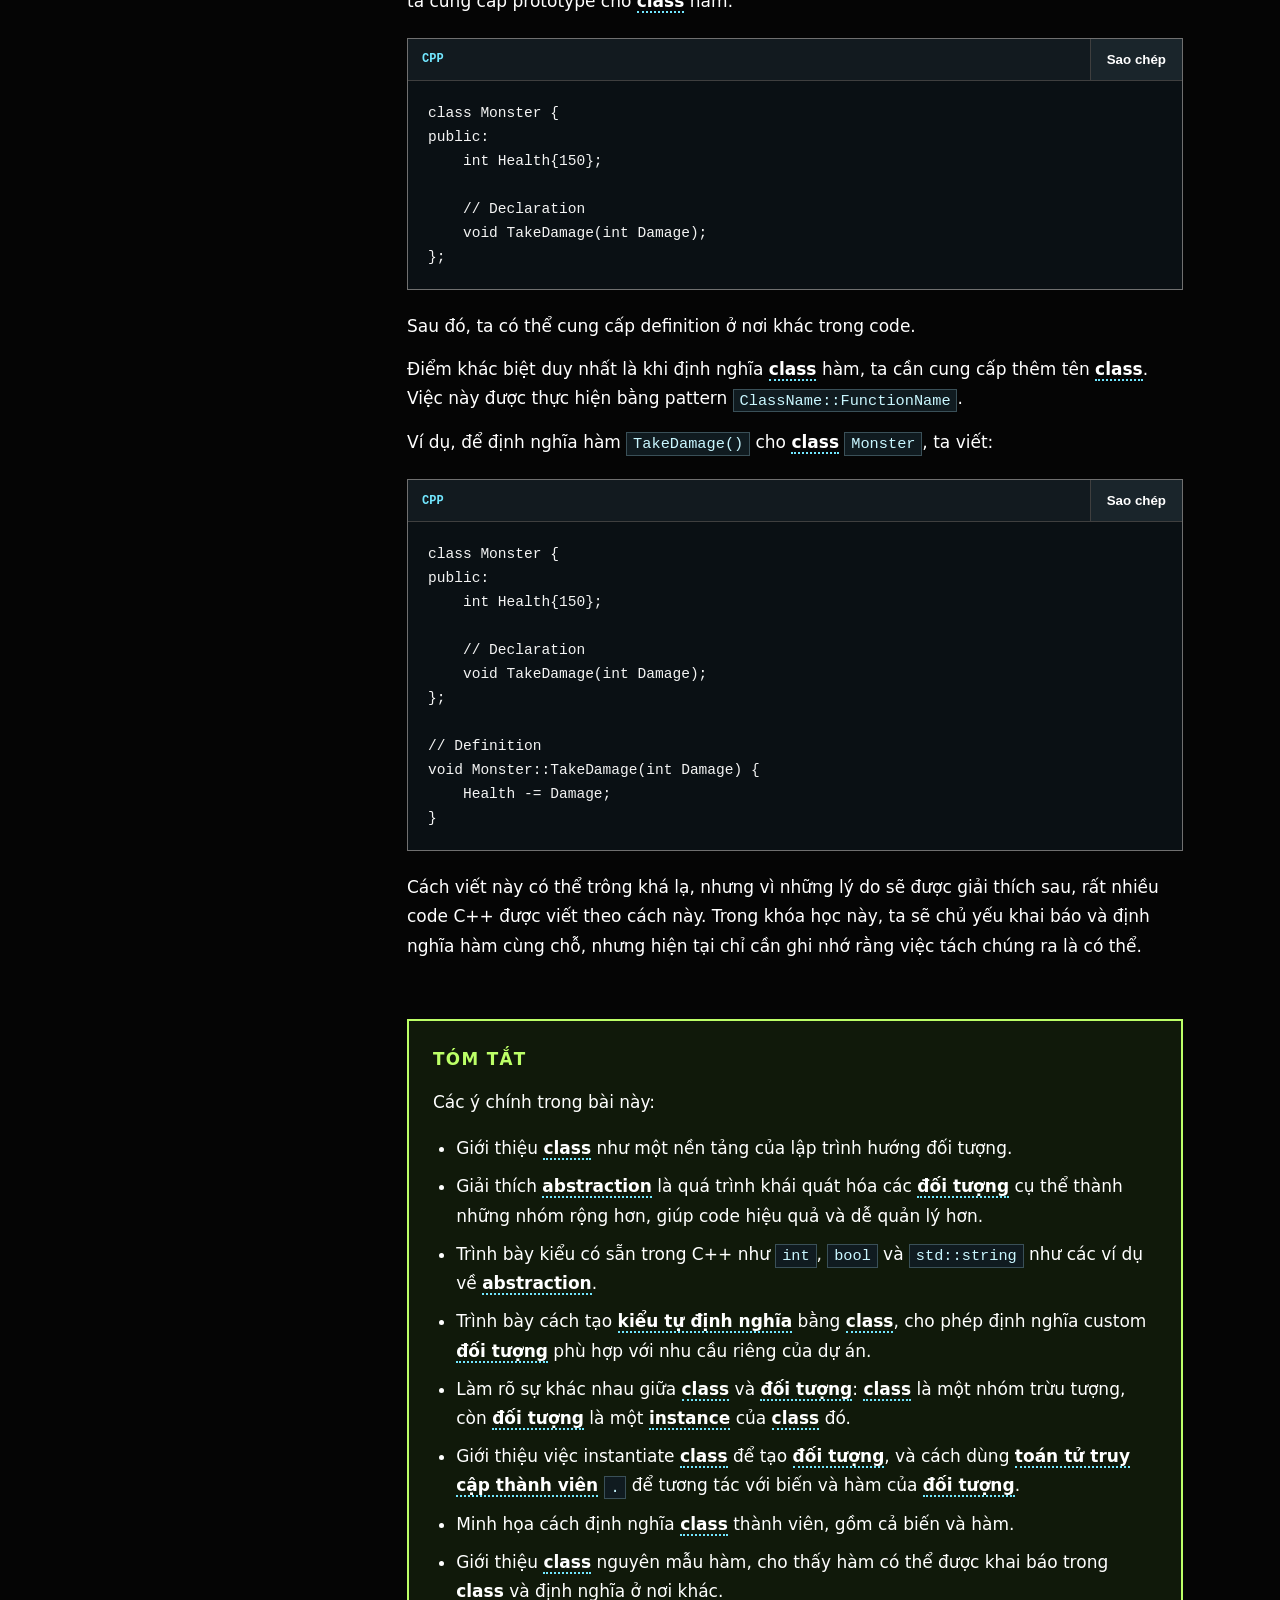
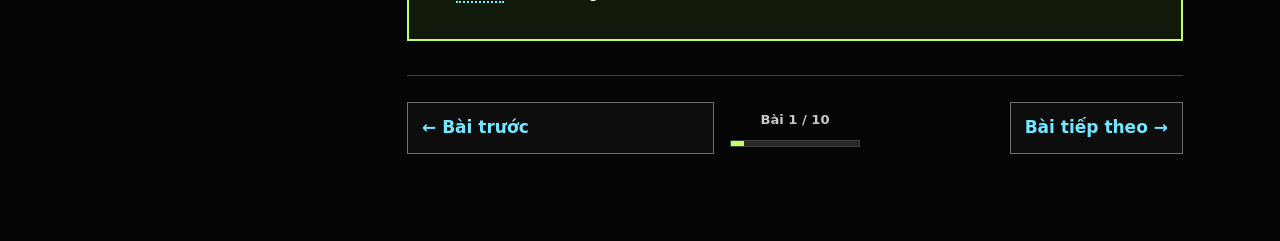
==== commit eee39920: "Vietnamize lesson prose and navigation" ====
--- a/index.html
+++ b/index.html
@@ -22,16 +22,16 @@
       <nav>
         <p class="nav-kicker">CLASS VÀ STRUCT</p>
         <a class="lesson-link active" href="#abstraction-and-class" data-lesson="abstraction-and-class"><span>01</span> Abstraction và Class</a>
-        <a class="lesson-link" href="#encapsulation-and-access-specifier" data-lesson="encapsulation-and-access-specifier"><span>02</span> Encapsulation và Access Specifier</a>
+        <a class="lesson-link" href="#encapsulation-and-access-specifier" data-lesson="encapsulation-and-access-specifier"><span>02</span> Encapsulation và Bộ chỉ định truy cập</a>
         <a class="lesson-link" href="#constructor-and-destructor" data-lesson="constructor-and-destructor"><span>03</span> Constructor và Destructor</a>
-        <a class="lesson-link" href="#struct-and-aggregate-initialization" data-lesson="struct-and-aggregate-initialization"><span>04</span> Struct và Aggregate Initialization</a>
-        <a class="lesson-link" href="#operator-overloading" data-lesson="operator-overloading"><span>05</span> Operator Overloading</a>
+        <a class="lesson-link" href="#struct-and-aggregate-initialization" data-lesson="struct-and-aggregate-initialization"><span>04</span> Struct và Khởi tạo tổng hợp</a>
+        <a class="lesson-link" href="#operator-overloading" data-lesson="operator-overloading"><span>05</span> Nạp chồng toán tử</a>
         <a class="lesson-link" href="#structured-binding" data-lesson="structured-binding"><span>06</span> Structured Binding</a>
         <p class="nav-kicker nav-group">KẾ THỪA</p>
         <a class="lesson-link" href="#inheritance" data-lesson="inheritance"><span>07</span> Inheritance</a>
-        <a class="lesson-link" href="#protected-member" data-lesson="protected-member"><span>08</span> Protected Member</a>
-        <a class="lesson-link" href="#member-initializer-list" data-lesson="member-initializer-list"><span>09</span> Member Initializer List</a>
-        <a class="lesson-link" href="#working-with-inherited-member" data-lesson="working-with-inherited-member"><span>10</span> Làm việc với Inherited Member</a>
+        <a class="lesson-link" href="#protected-member" data-lesson="protected-member"><span>08</span> Thành viên protected</a>
+        <a class="lesson-link" href="#member-initializer-list" data-lesson="member-initializer-list"><span>09</span> Danh sách khởi tạo thành viên</a>
+        <a class="lesson-link" href="#working-with-inherited-member" data-lesson="working-with-inherited-member"><span>10</span> Làm việc với thành viên kế thừa</a>
       </nav>
     </aside>
     <main id="lesson-content" class="content" tabindex="-1">
@@ -47,5 +47,7 @@
   <div id="overlay" class="overlay" hidden></div>
   <script src="app.js"></script>
   <script src="quiz.js"></script>
+  <script src="vietnamize.js"></script>
+  <script src="vietnamize-plurals.js"></script>
 </body>
 </html>
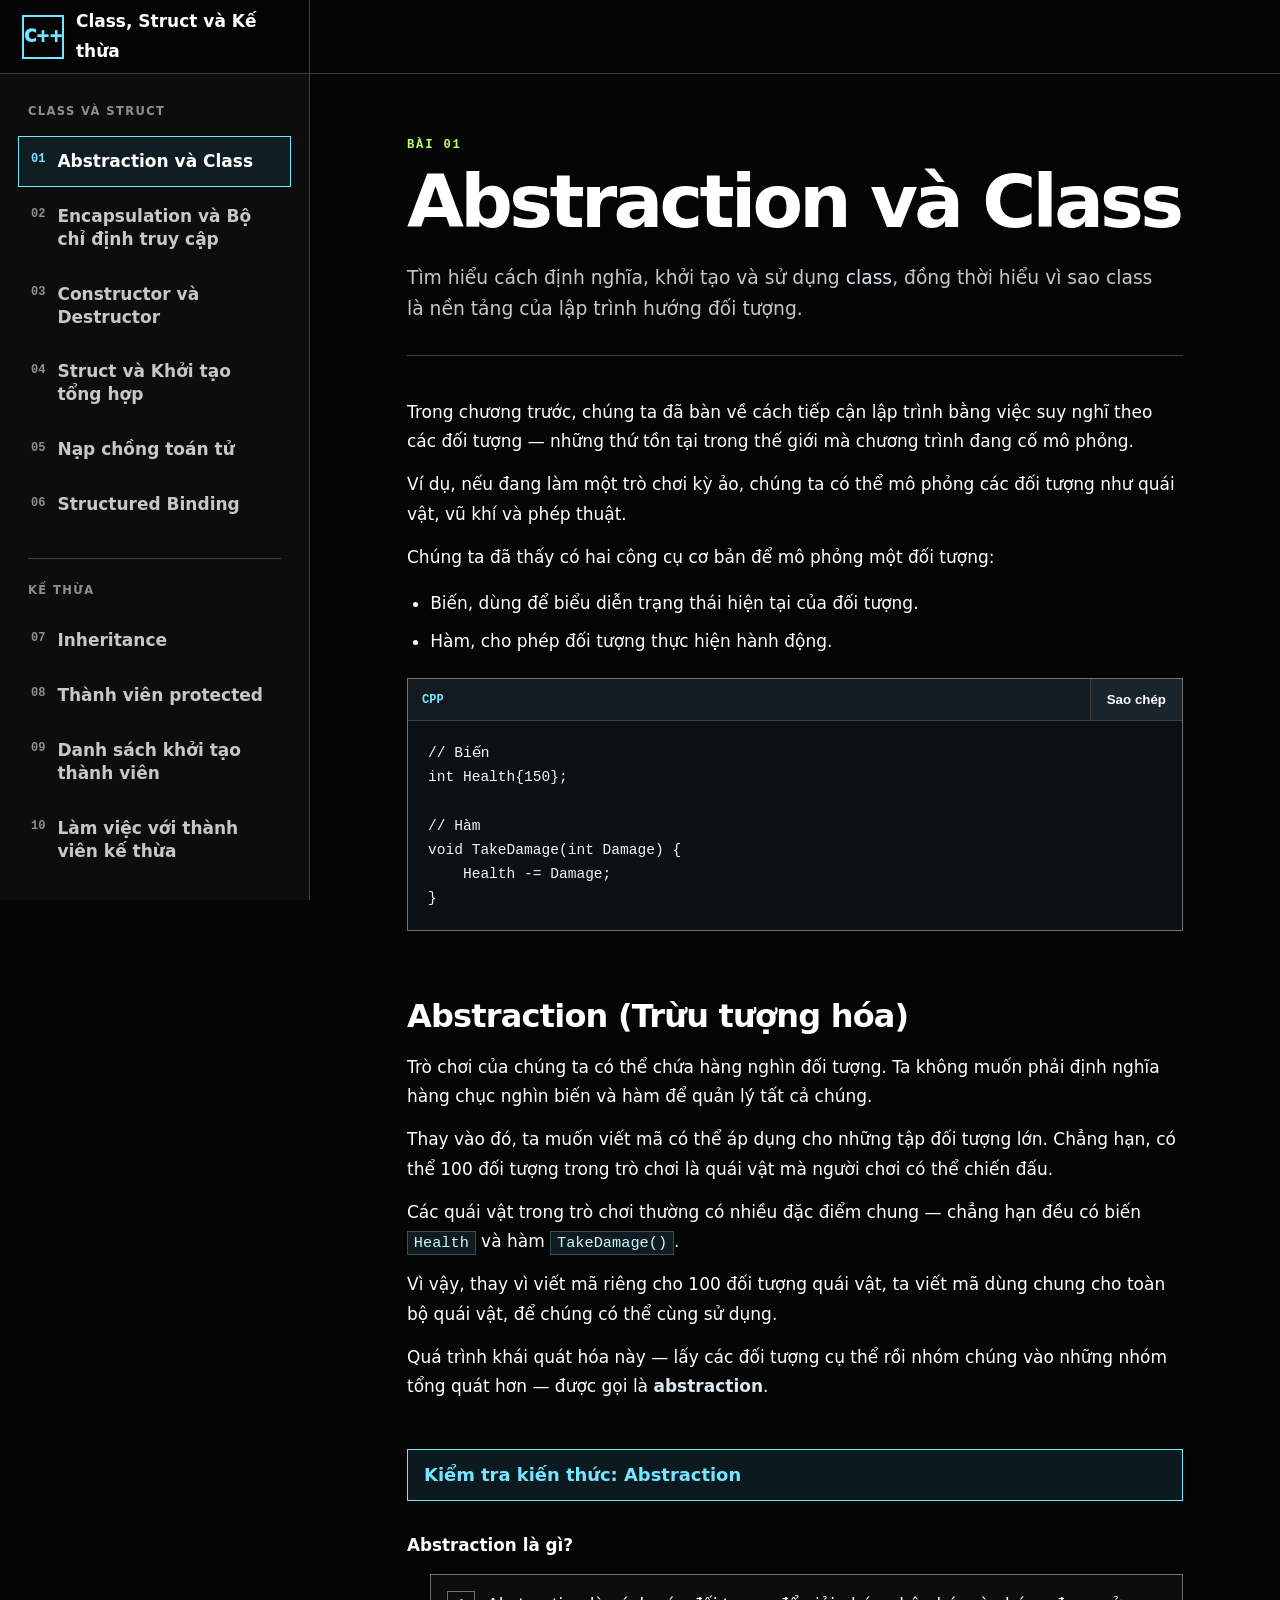
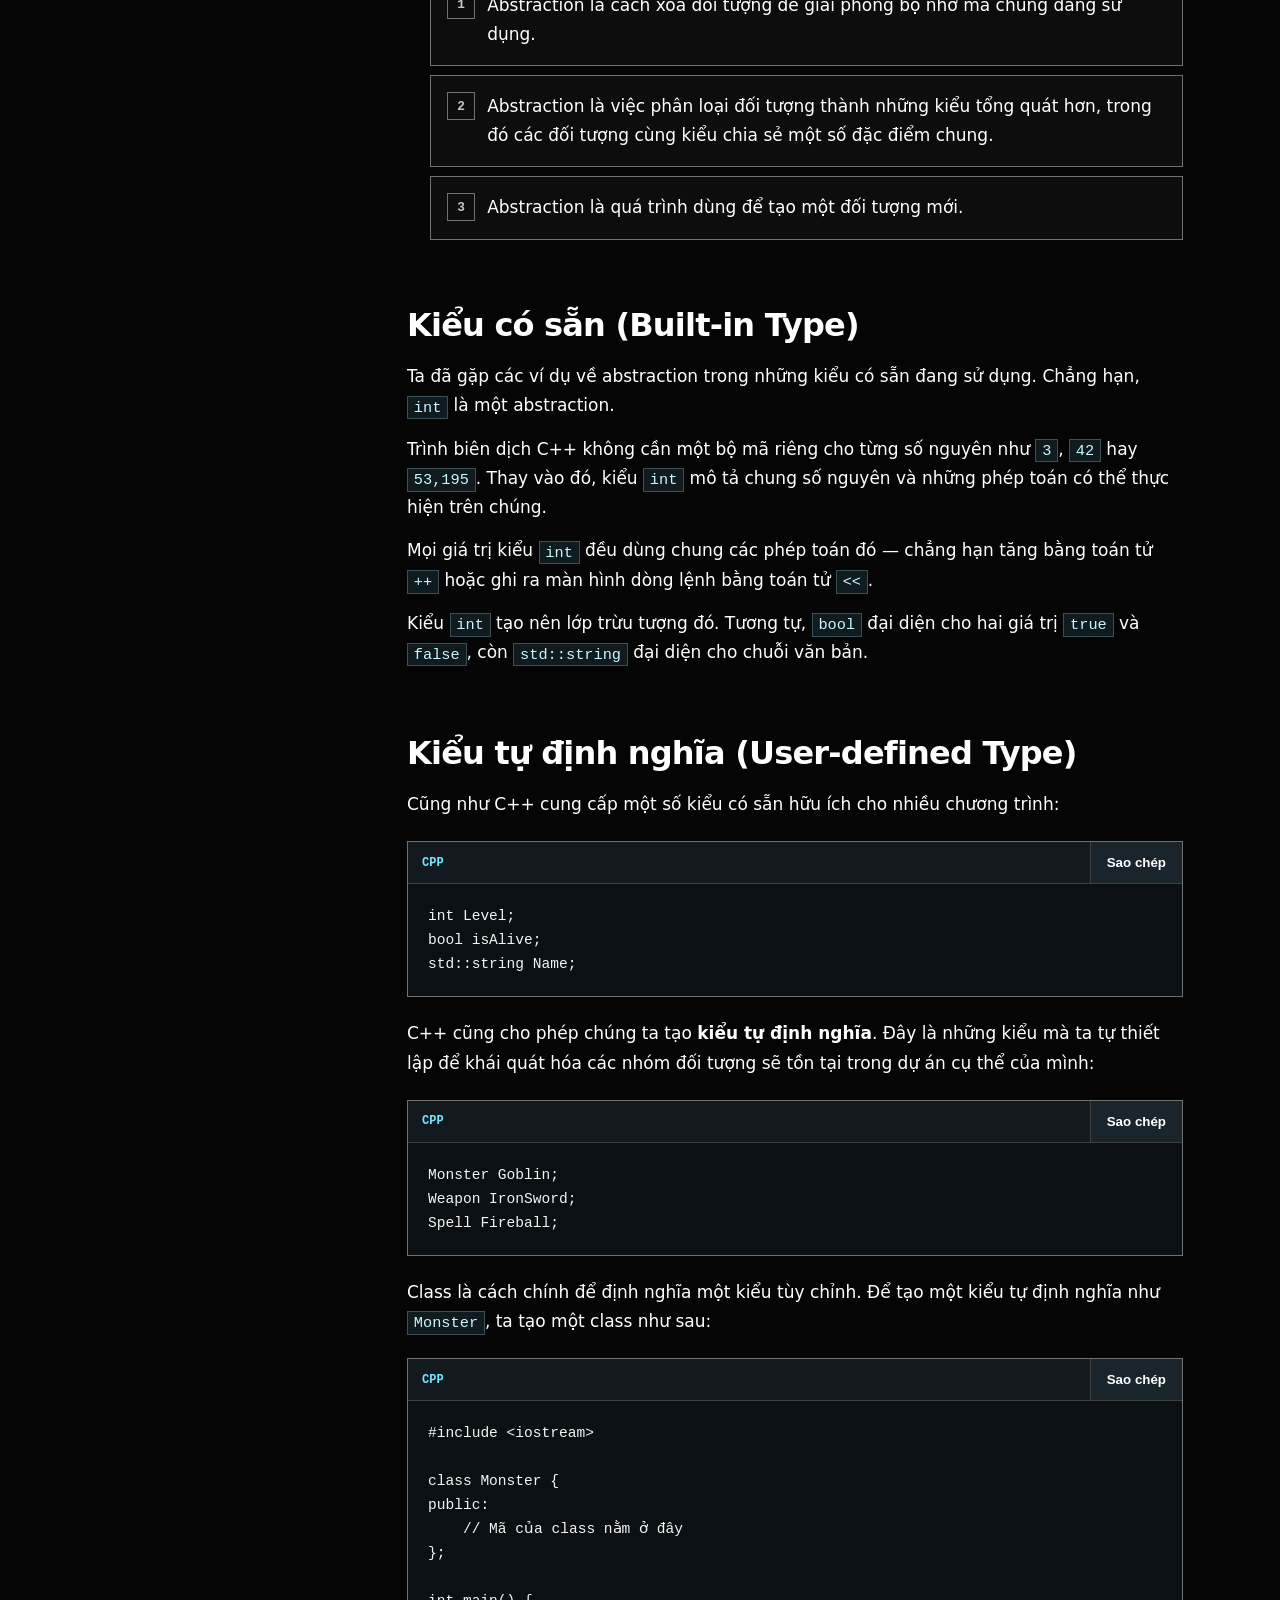
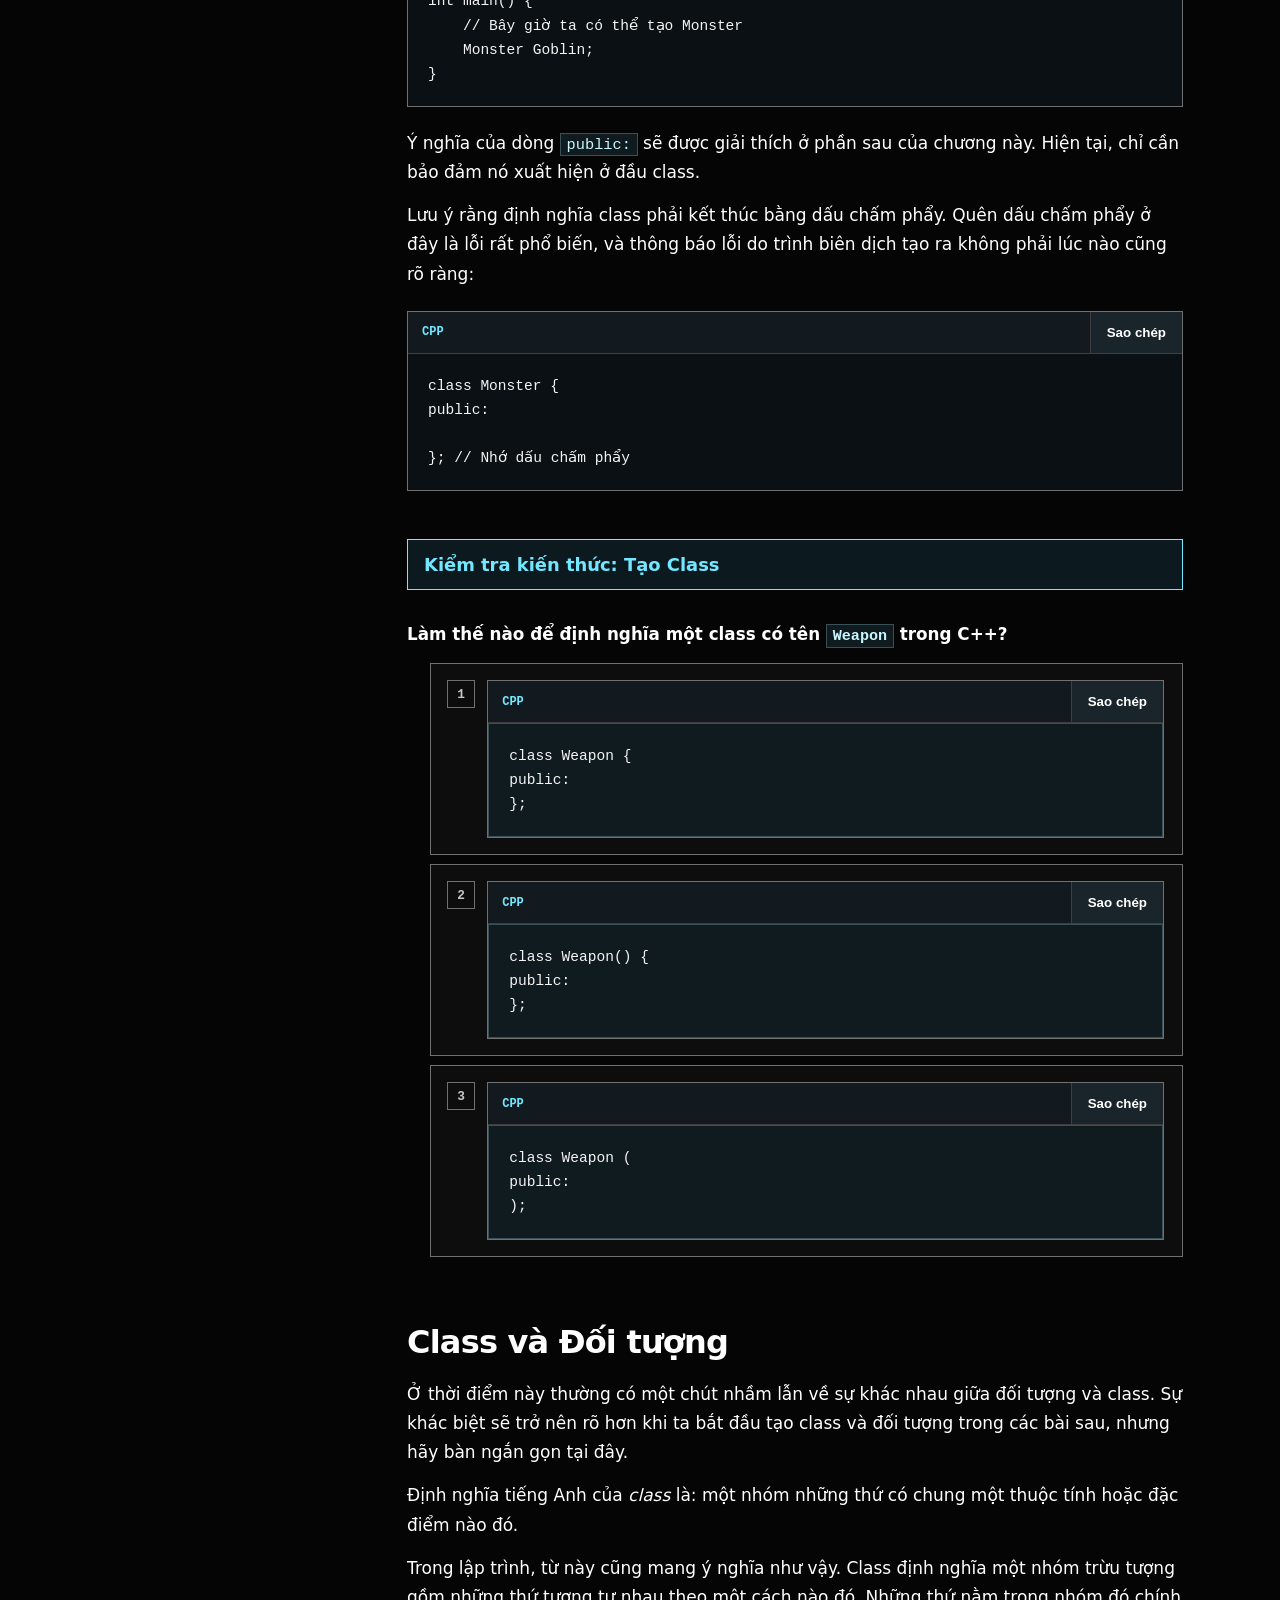
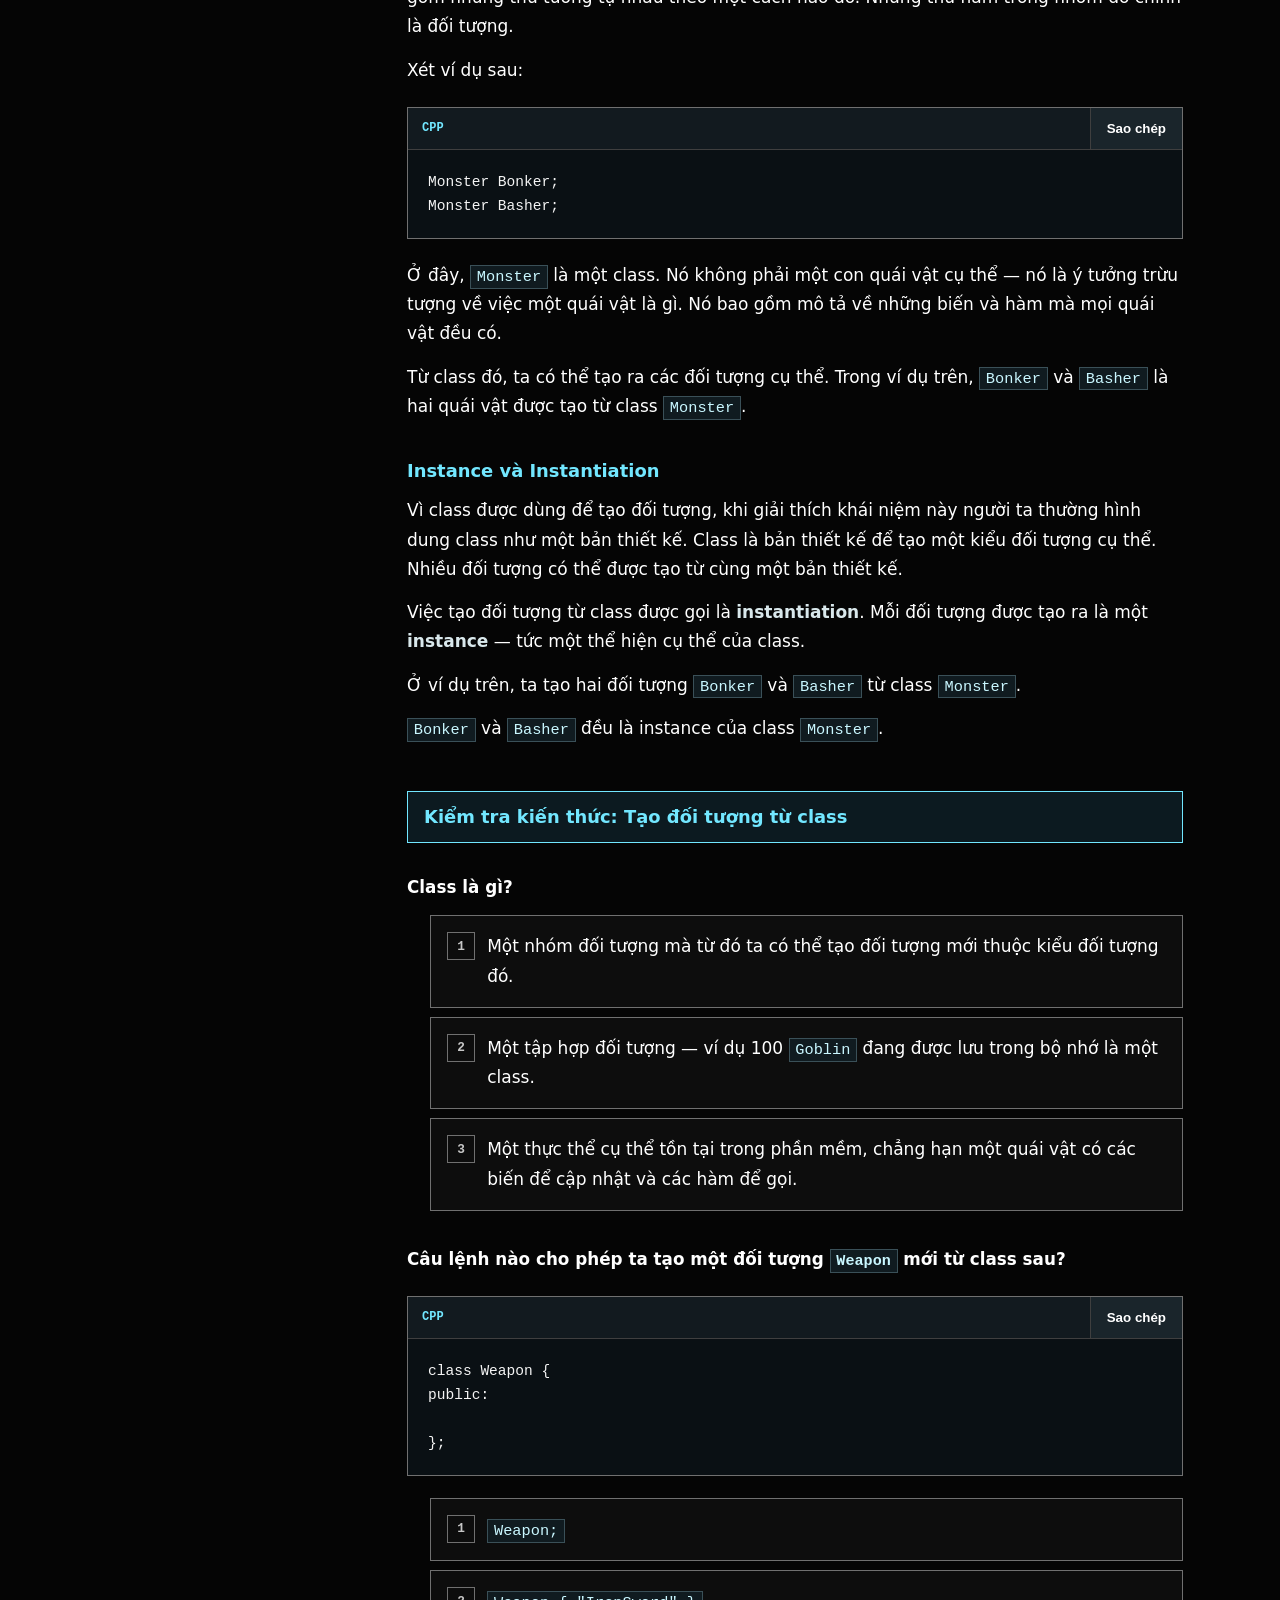
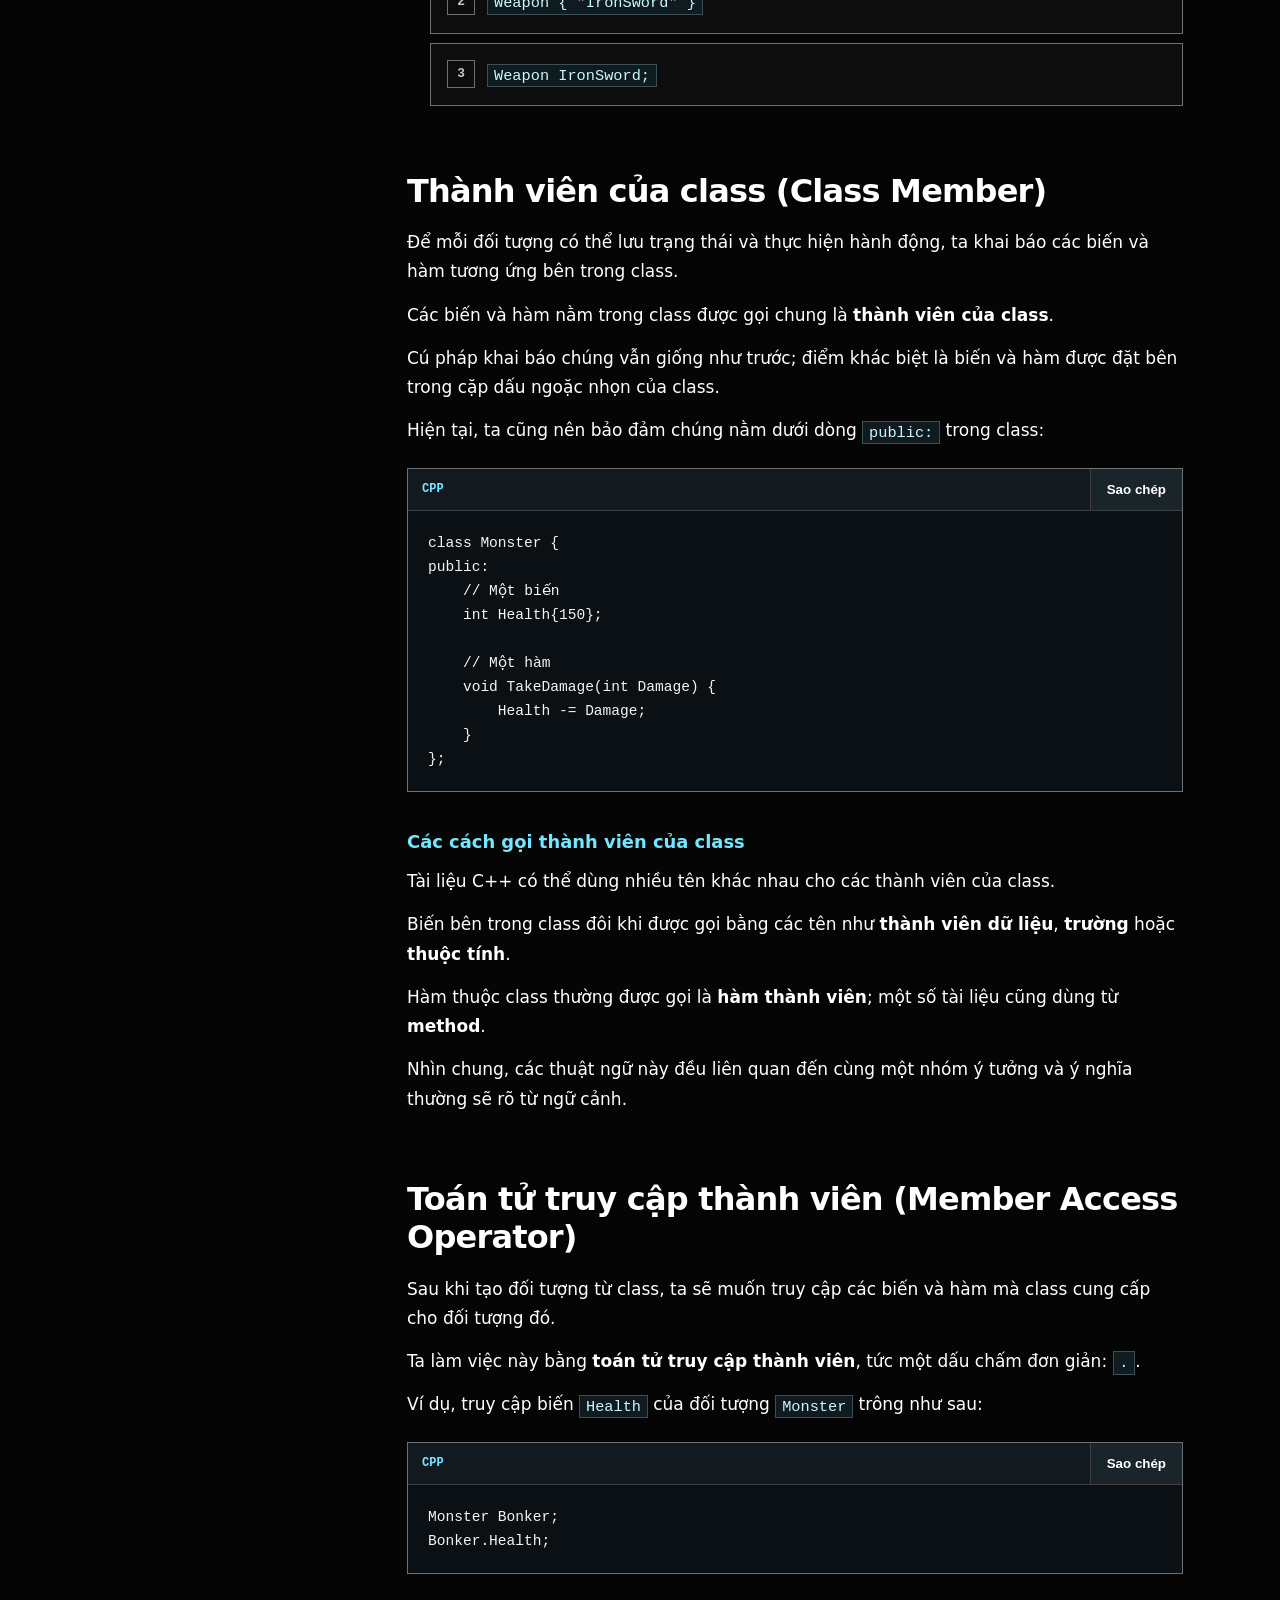
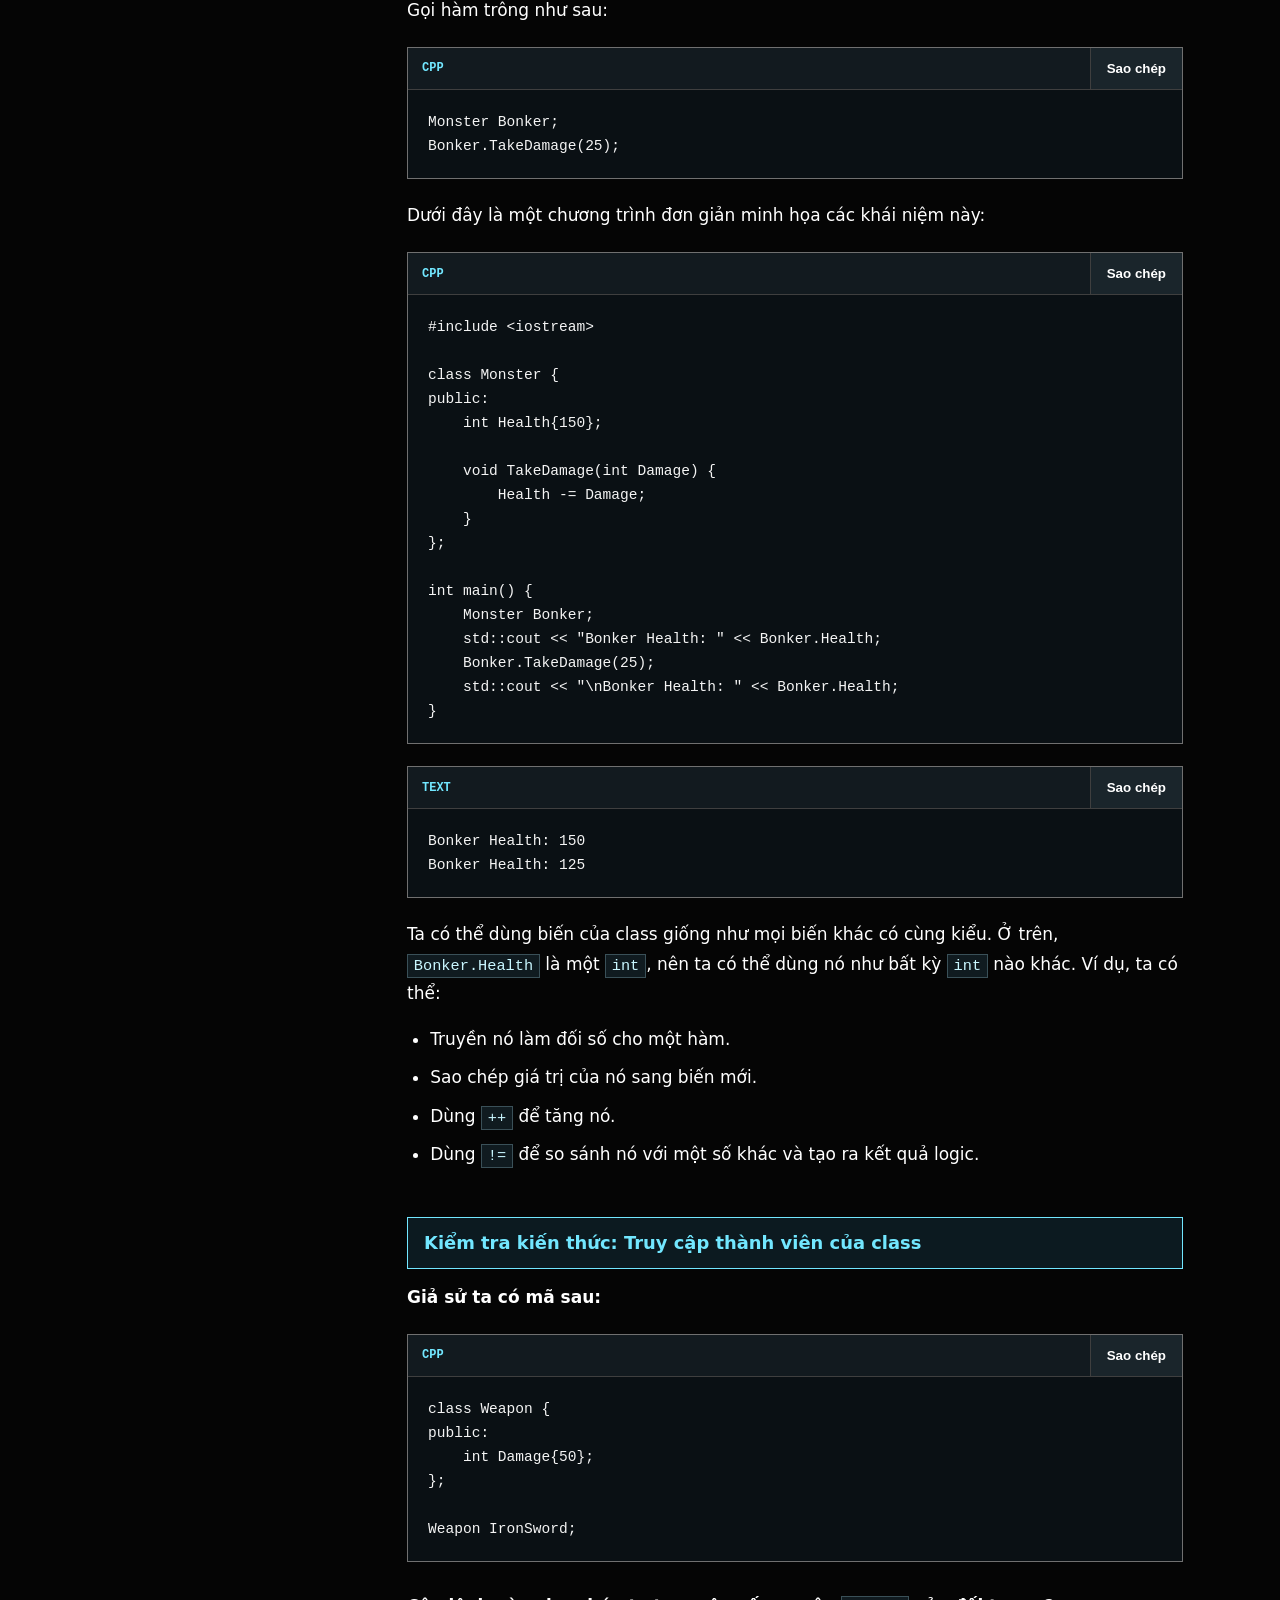
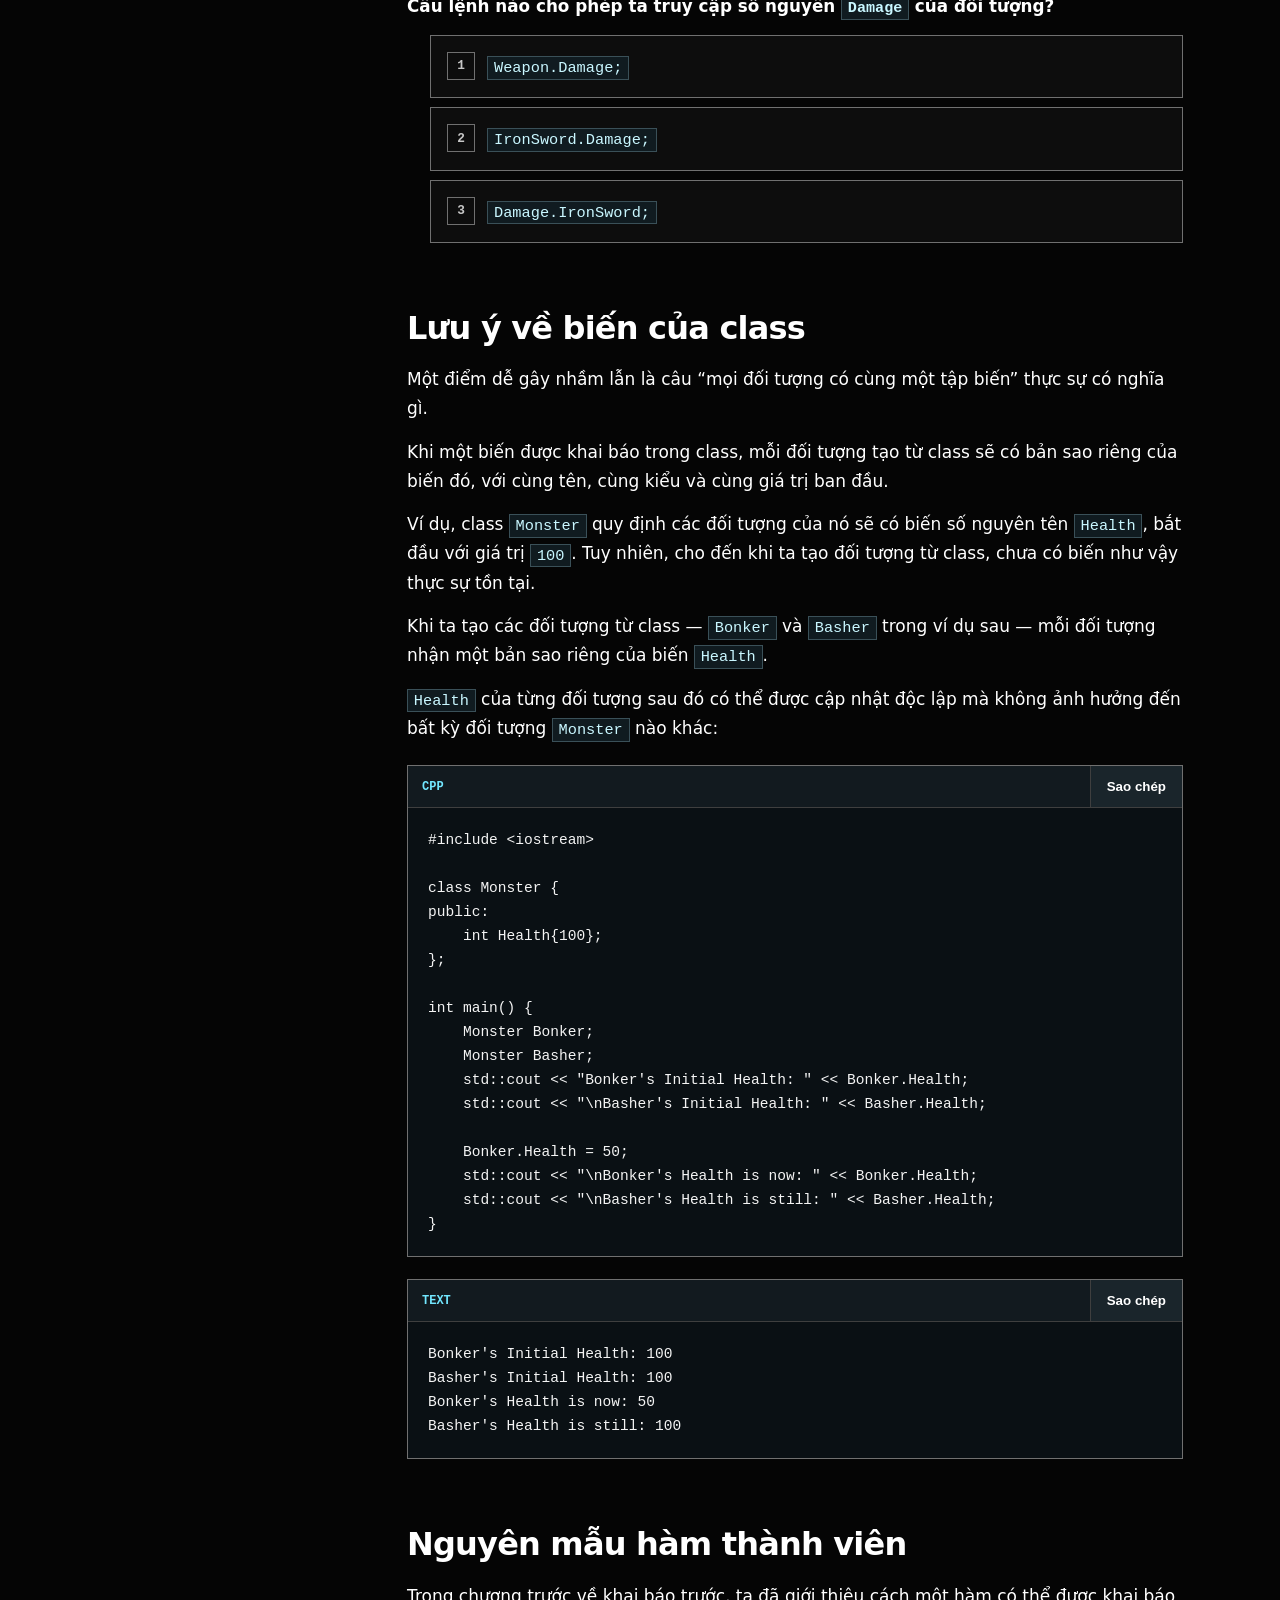
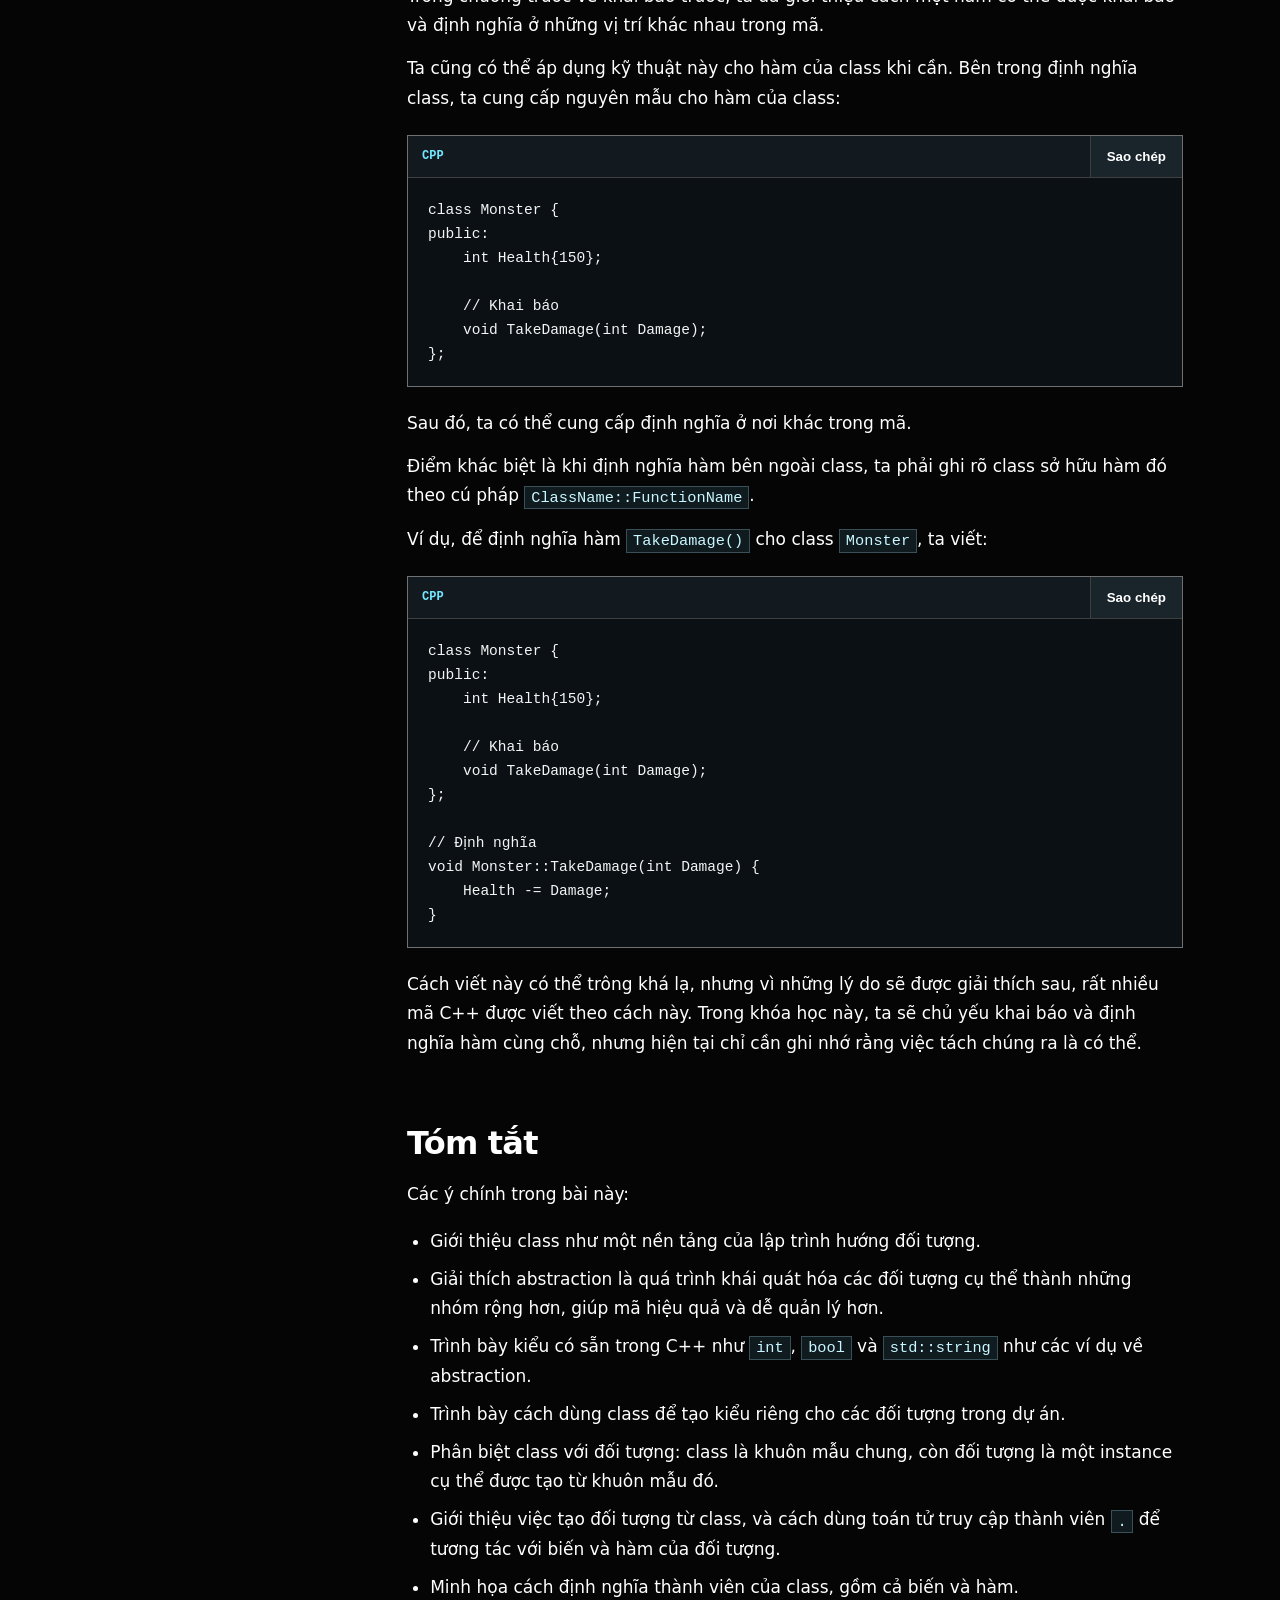
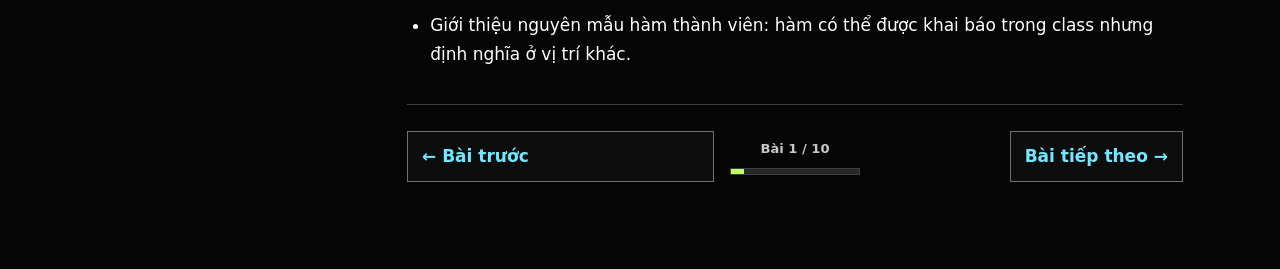
==== commit eccc8ca2: "Activate final polished lesson experience" ====
--- a/index.html
+++ b/index.html
@@ -10,6 +10,7 @@
   <link rel="stylesheet" href="styles.css">
   <link rel="stylesheet" href="extra.css">
   <link rel="stylesheet" href="quiz.css">
+  <link rel="stylesheet" href="polish.css">
 </head>
 <body>
   <a class="skip-link" href="#lesson-content">Đi thẳng đến nội dung</a>
@@ -45,9 +46,8 @@
   </div>
   <div id="tooltip" class="tooltip" role="tooltip" aria-hidden="true"></div>
   <div id="overlay" class="overlay" hidden></div>
+  <script src="polish.js"></script>
   <script src="app.js"></script>
   <script src="quiz.js"></script>
-  <script src="vietnamize.js"></script>
-  <script src="vietnamize-plurals.js"></script>
 </body>
 </html>
--- a/polish.css
+++ b/polish.css
@@ -0,0 +1,50 @@
+/* Final readability pass: emphasis should guide the reader, not compete with the text. */
+.lesson p strong,
+.lesson li strong {
+  color: inherit;
+  font-weight: 620;
+}
+
+.term {
+  border: 0;
+  color: #d9e8ec;
+  font-weight: inherit;
+  text-decoration: none;
+  cursor: help;
+  transition: color 0.15s ease, background-color 0.15s ease;
+}
+
+.term:hover,
+.term:focus-visible {
+  color: var(--accent);
+  background: rgba(114, 231, 255, 0.08);
+  outline: none;
+}
+
+.takeaway {
+  padding: 26px 30px;
+}
+
+.takeaway > strong {
+  font-weight: 800;
+}
+
+.takeaway p,
+.takeaway li {
+  color: #edf4e8;
+}
+
+.takeaway li {
+  margin: 12px 0;
+}
+
+.takeaway li strong,
+.takeaway p strong {
+  font-weight: inherit;
+}
+
+@media (max-width: 620px) {
+  .takeaway {
+    padding: 20px;
+  }
+}
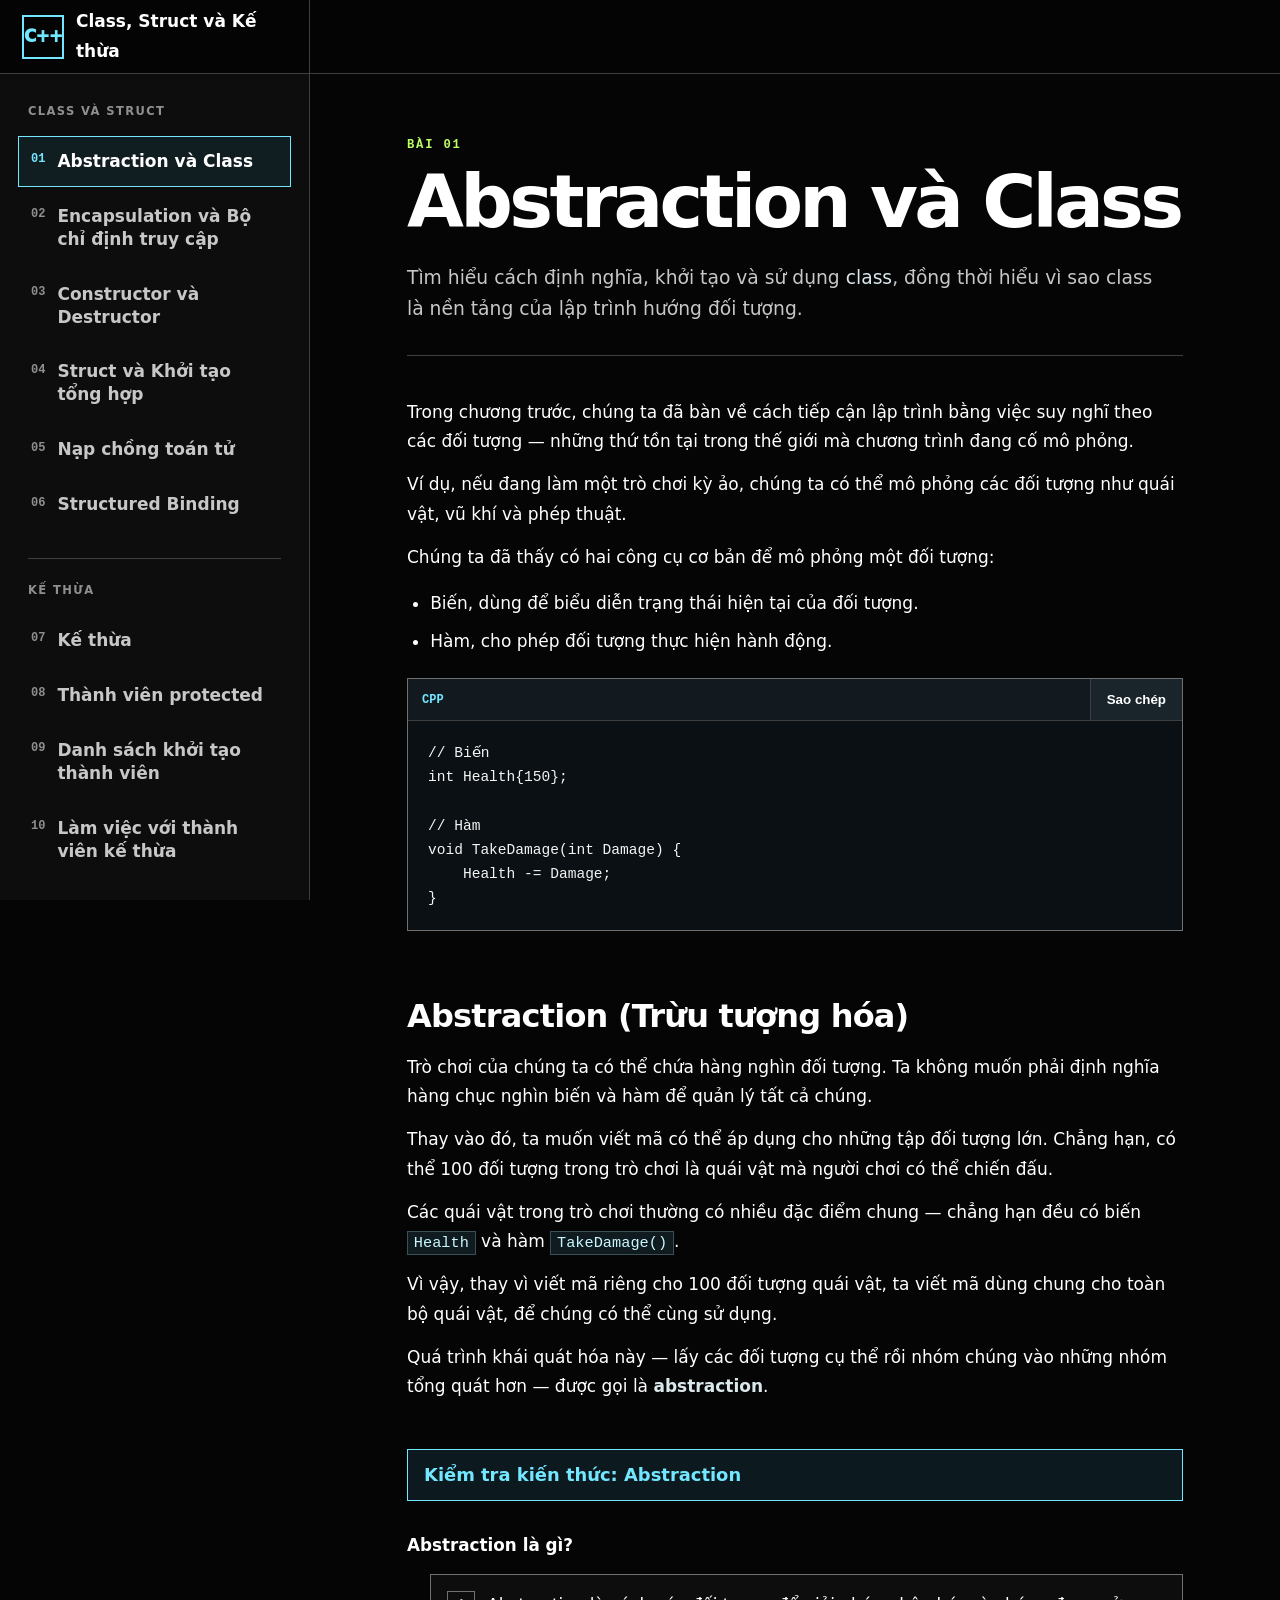
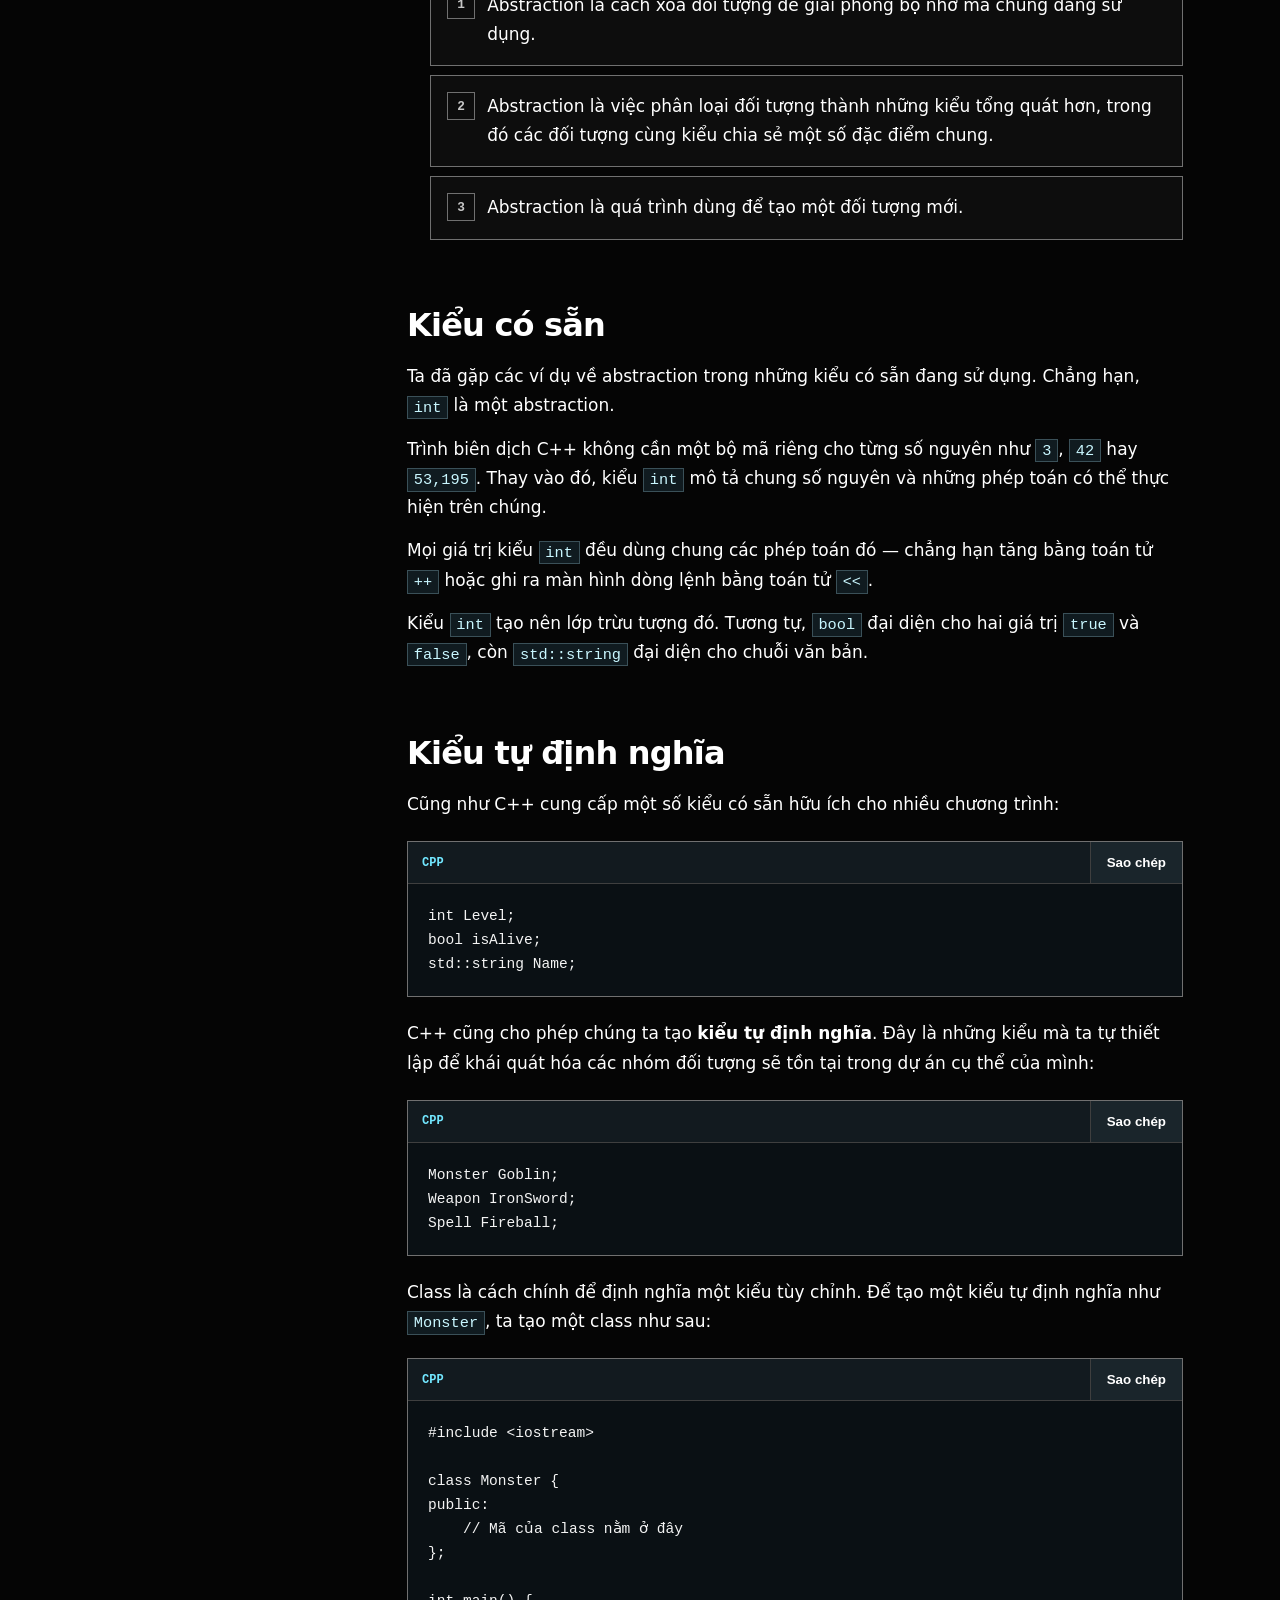
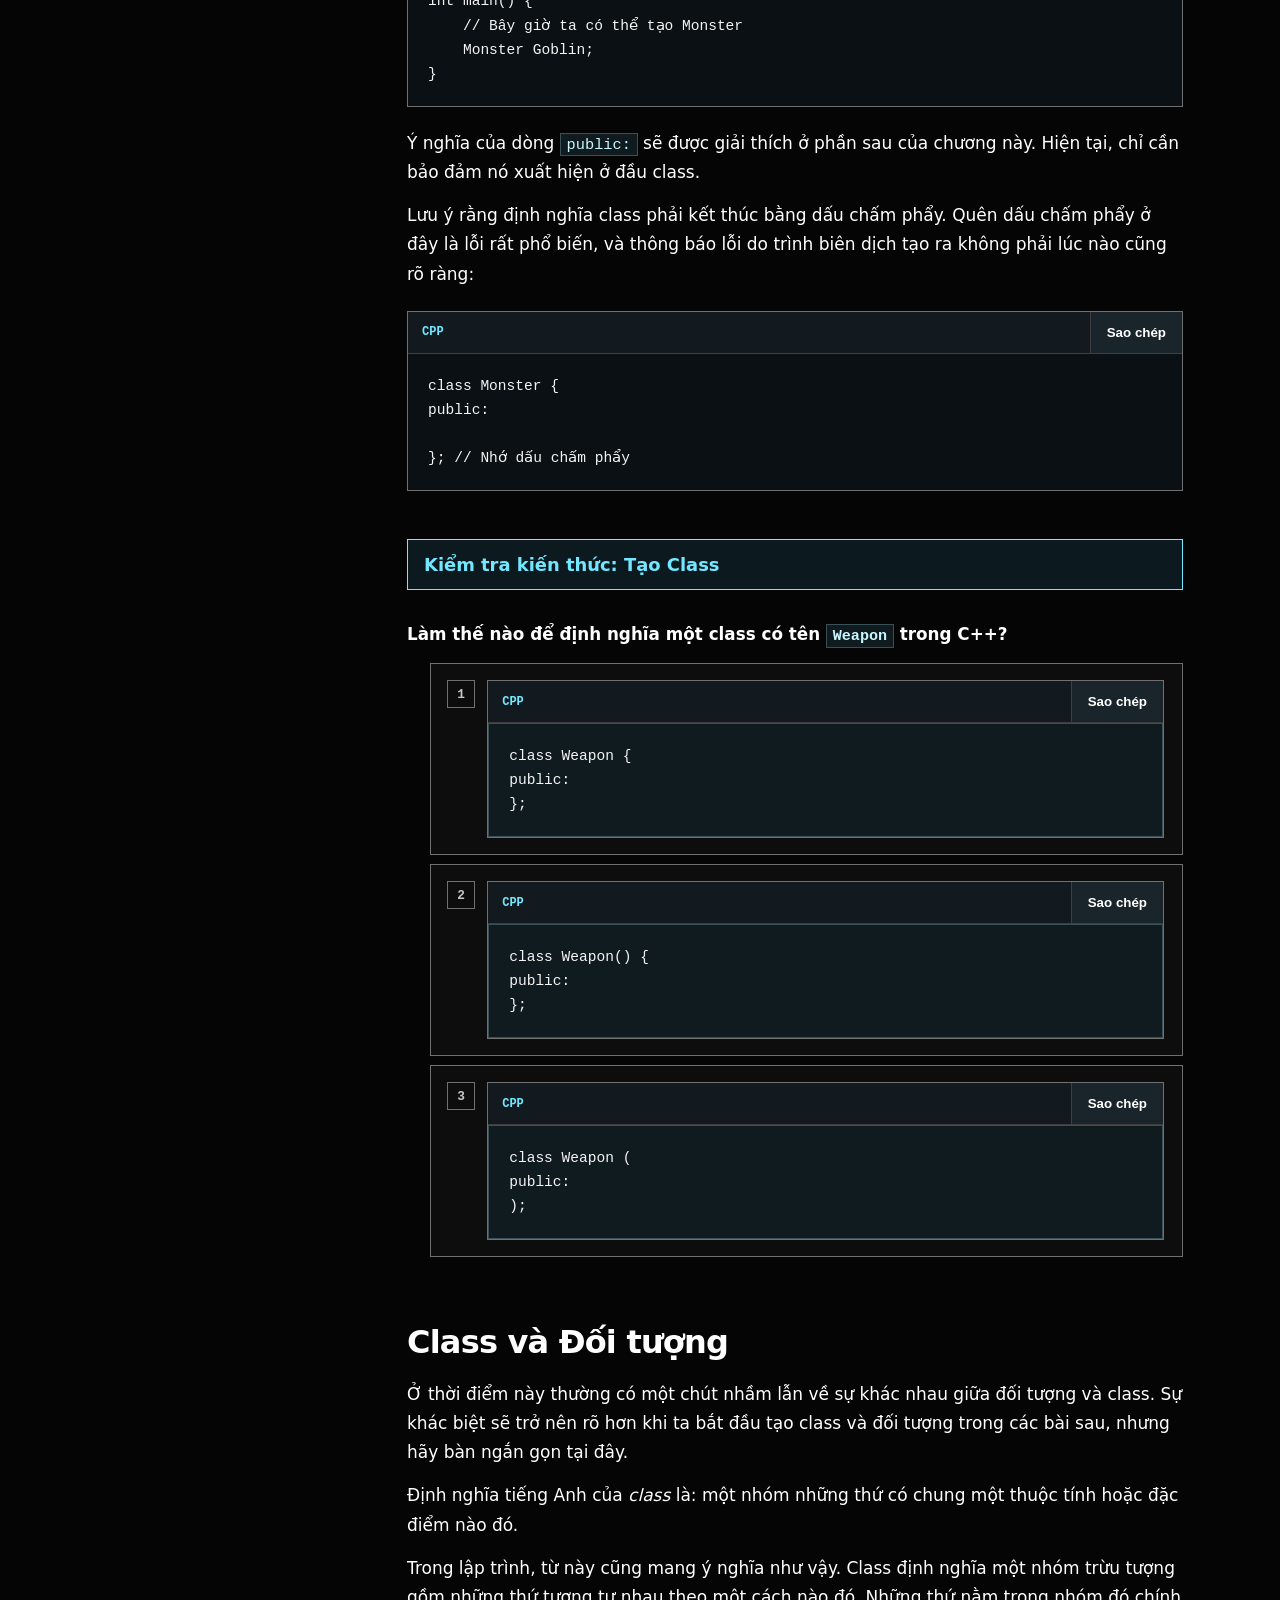
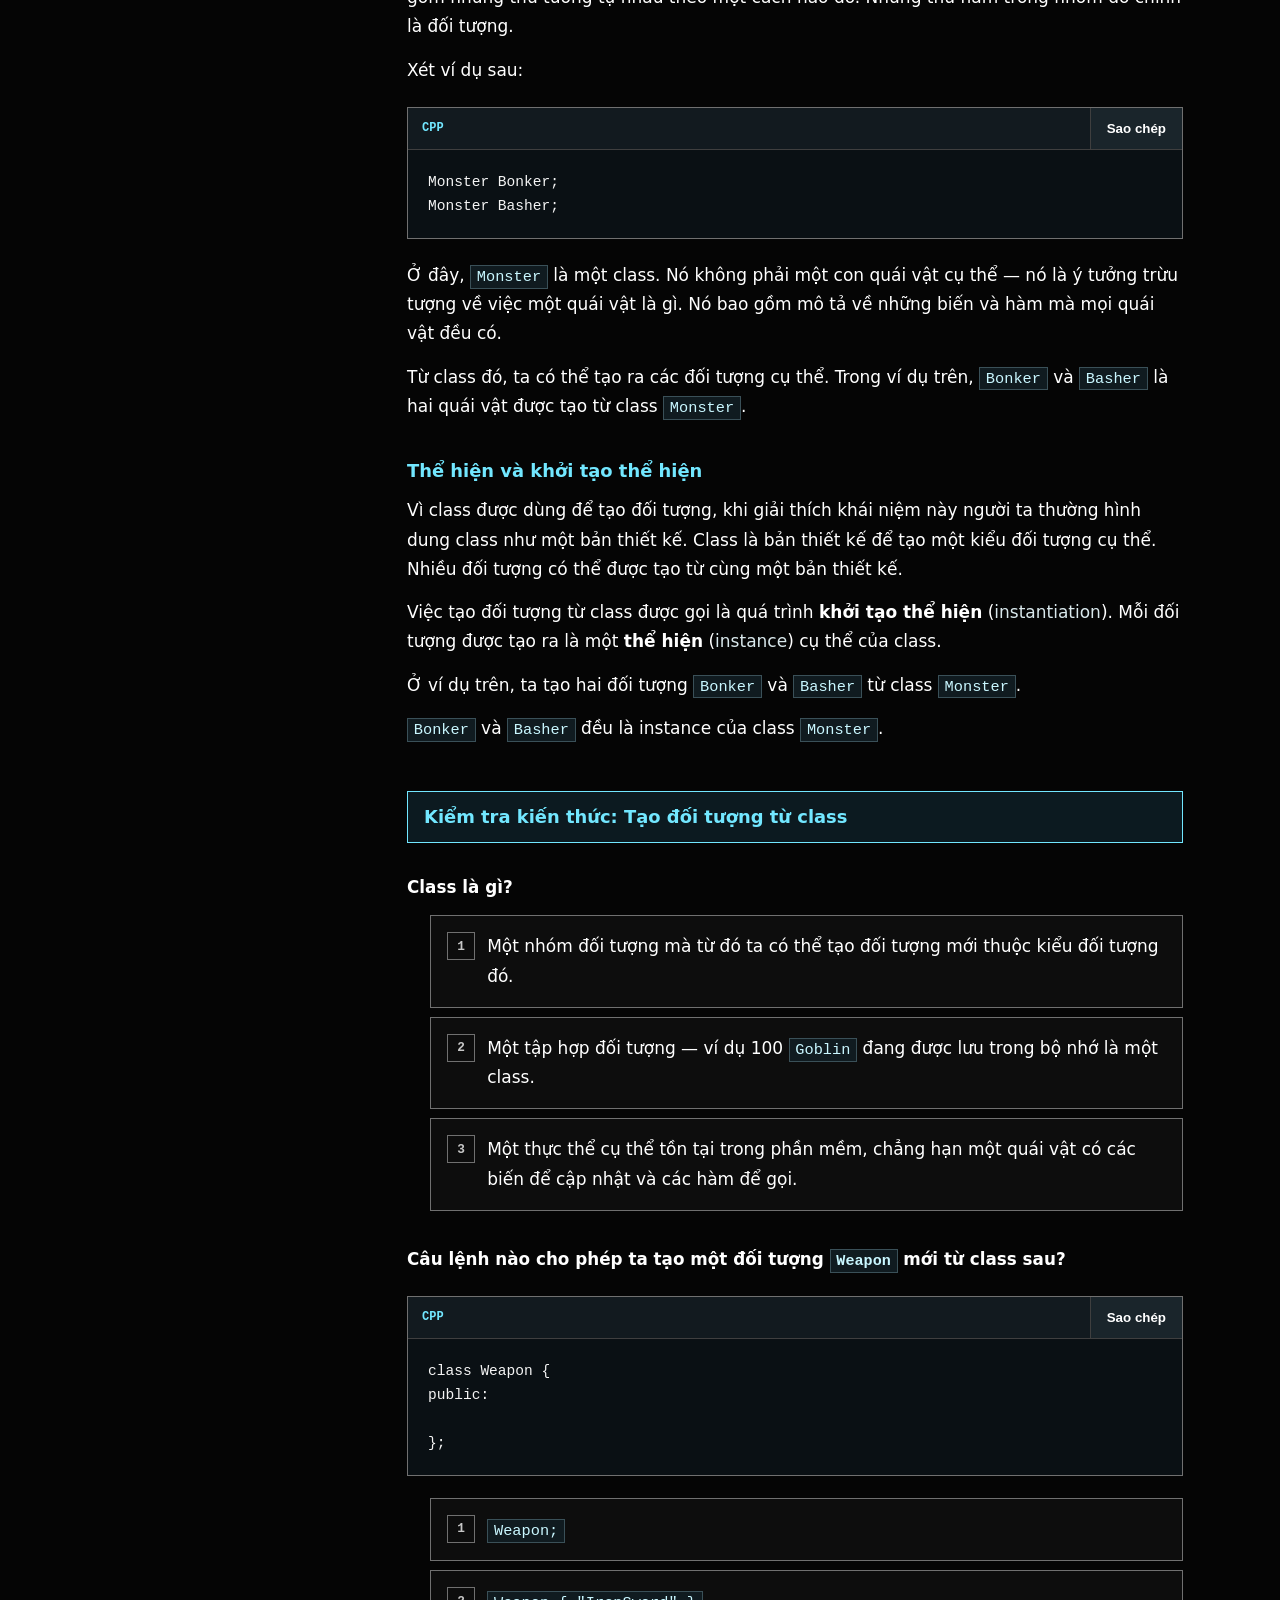
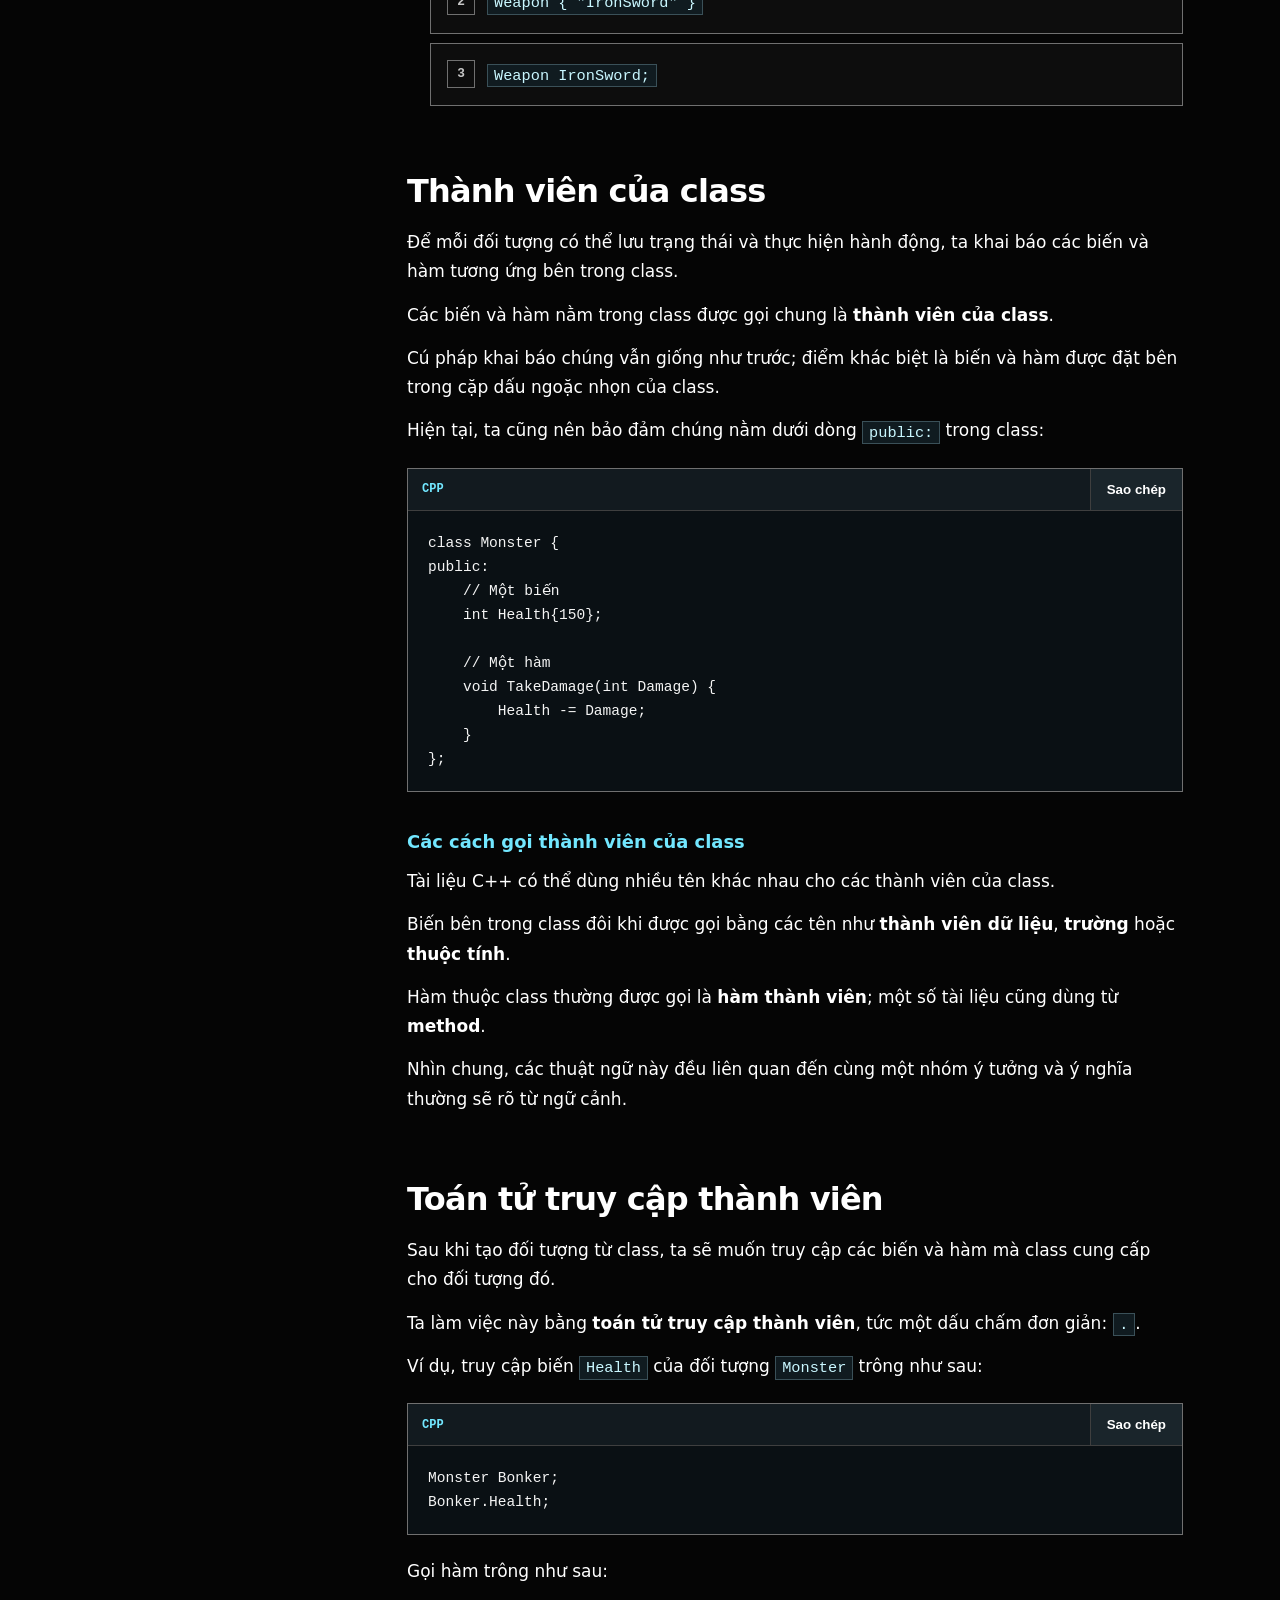
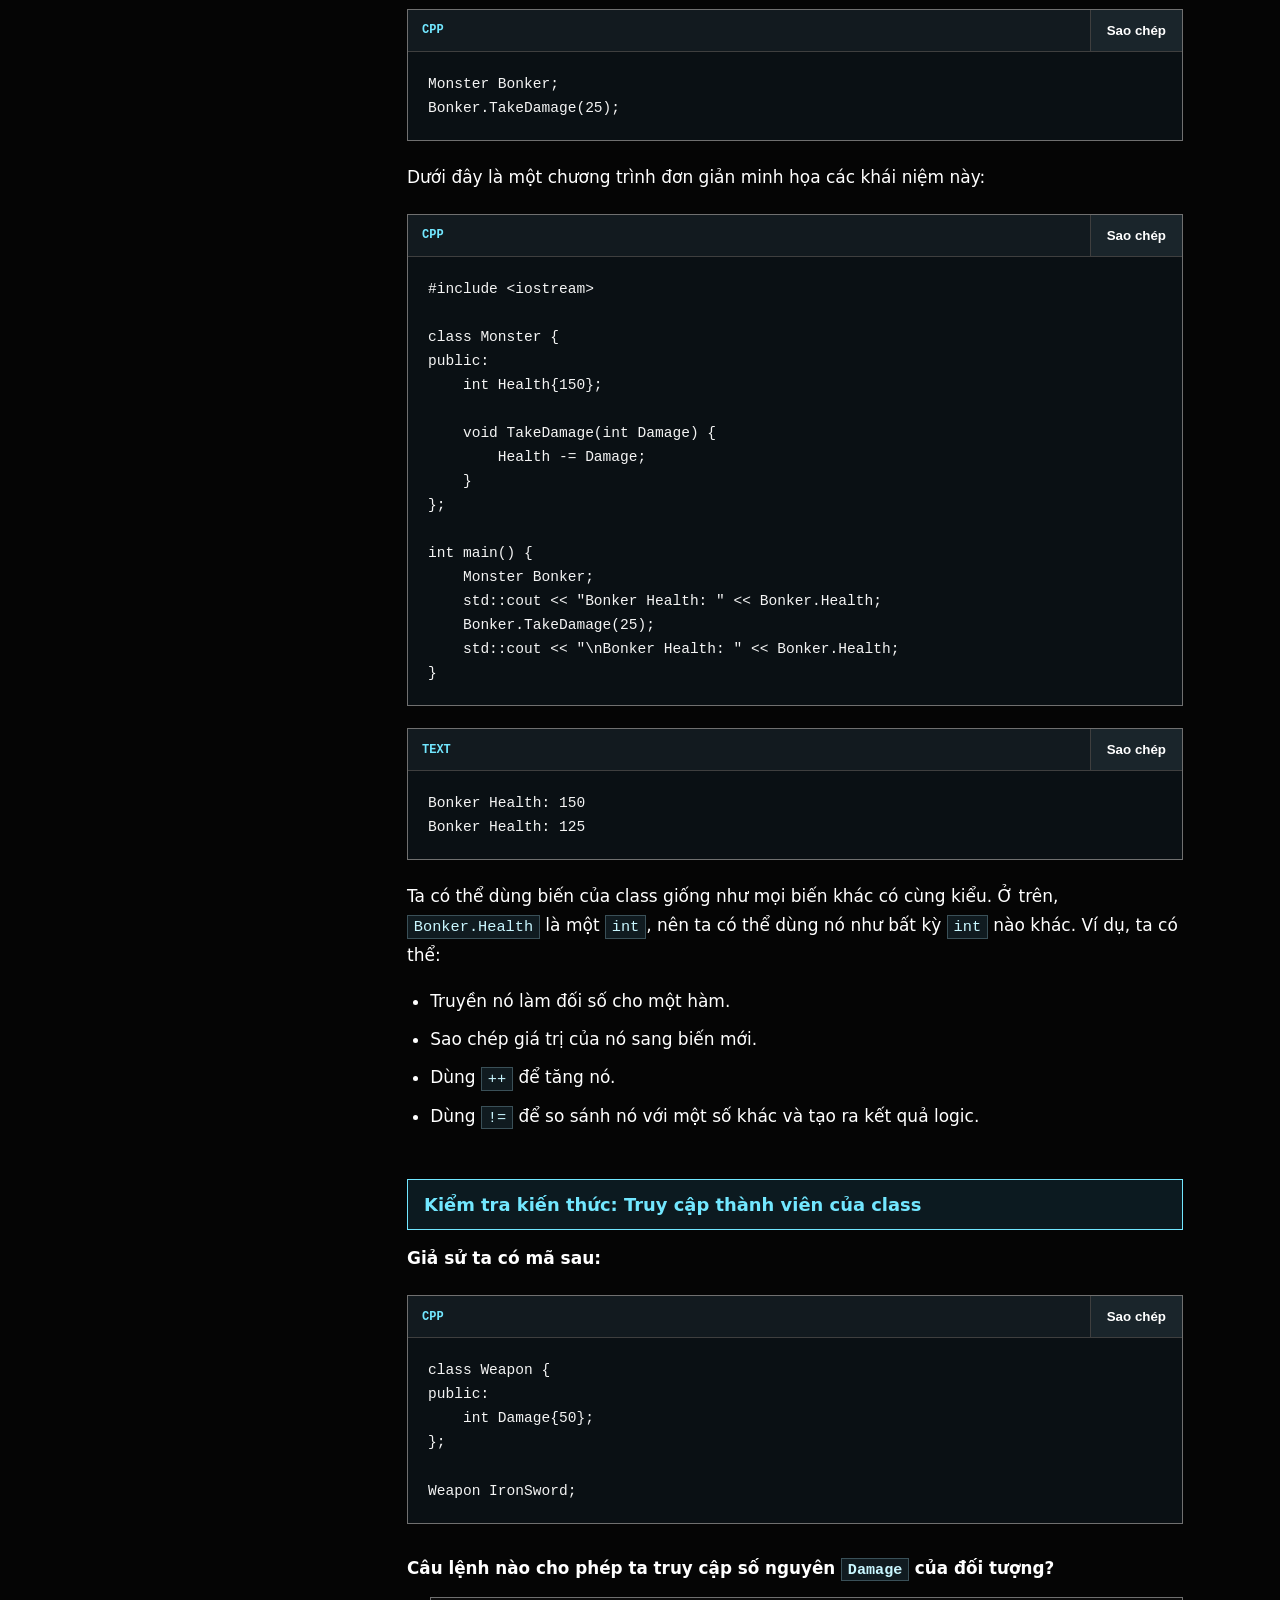
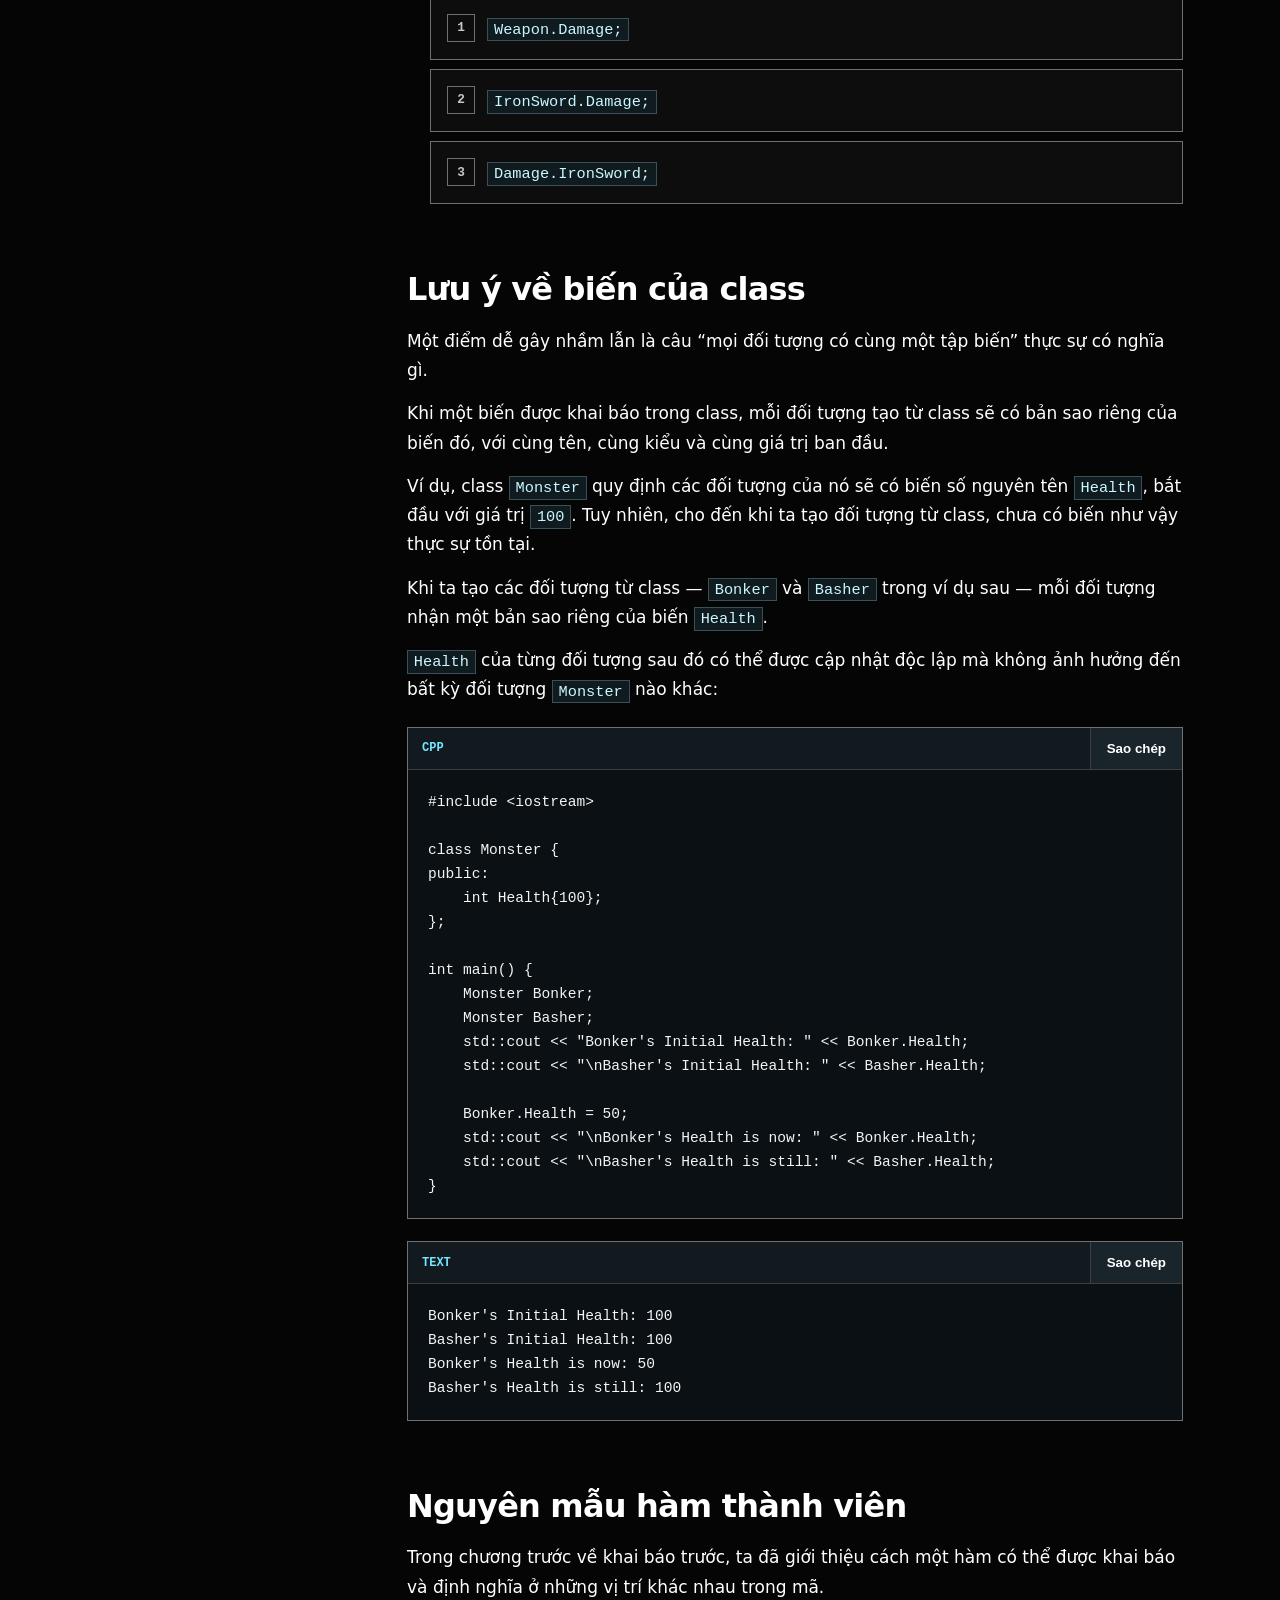
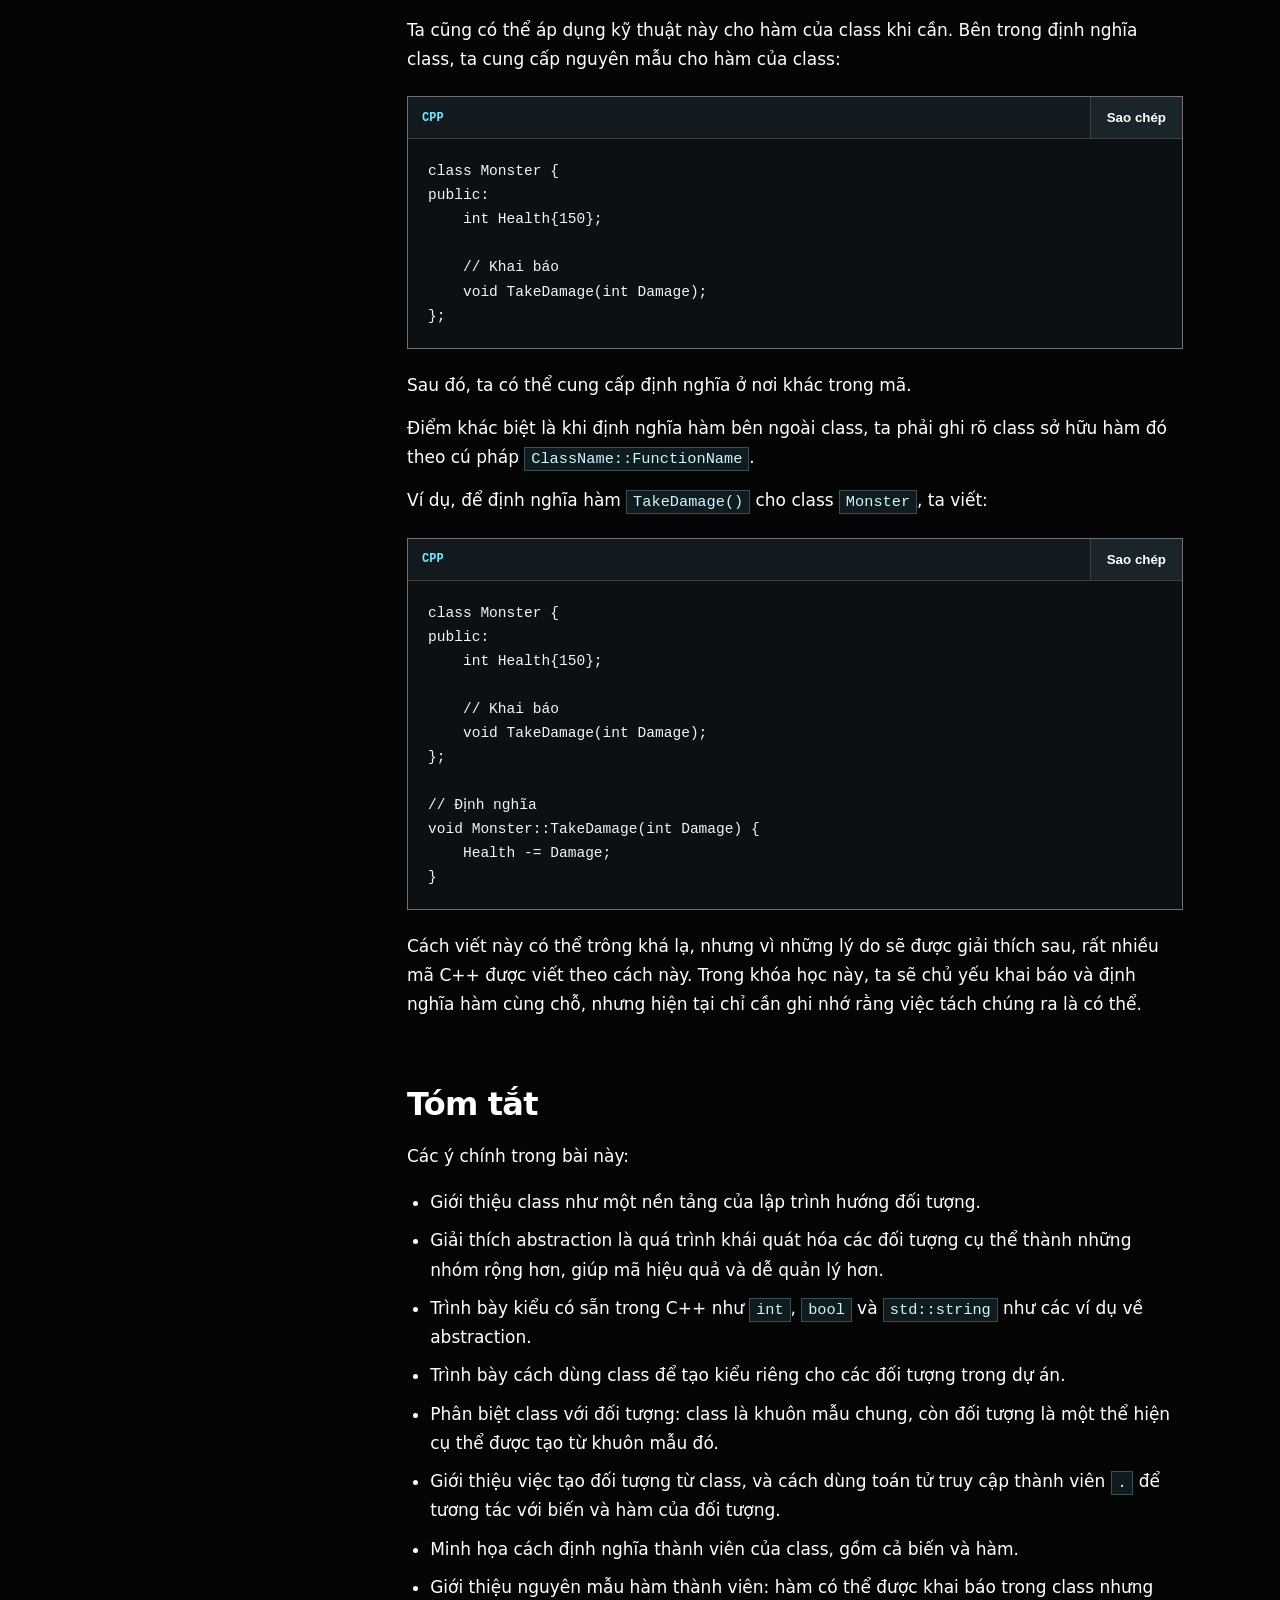
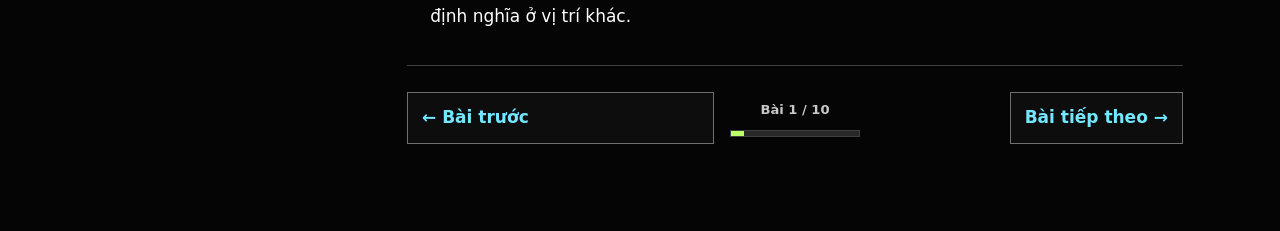
==== commit 3e6374d1: "fix: polish Vietnamese terminology and prose" ====
--- a/index.html
+++ b/index.html
@@ -1,4 +1,4 @@
-<!doctype html>
+﻿<!doctype html>
 <html lang="vi">
 <head>
   <meta charset="utf-8">
@@ -29,7 +29,7 @@
         <a class="lesson-link" href="#operator-overloading" data-lesson="operator-overloading"><span>05</span> Nạp chồng toán tử</a>
         <a class="lesson-link" href="#structured-binding" data-lesson="structured-binding"><span>06</span> Structured Binding</a>
         <p class="nav-kicker nav-group">KẾ THỪA</p>
-        <a class="lesson-link" href="#inheritance" data-lesson="inheritance"><span>07</span> Inheritance</a>
+        <a class="lesson-link" href="#inheritance" data-lesson="inheritance"><span>07</span> Kế thừa</a>
         <a class="lesson-link" href="#protected-member" data-lesson="protected-member"><span>08</span> Thành viên protected</a>
         <a class="lesson-link" href="#member-initializer-list" data-lesson="member-initializer-list"><span>09</span> Danh sách khởi tạo thành viên</a>
         <a class="lesson-link" href="#working-with-inherited-member" data-lesson="working-with-inherited-member"><span>10</span> Làm việc với thành viên kế thừa</a>
